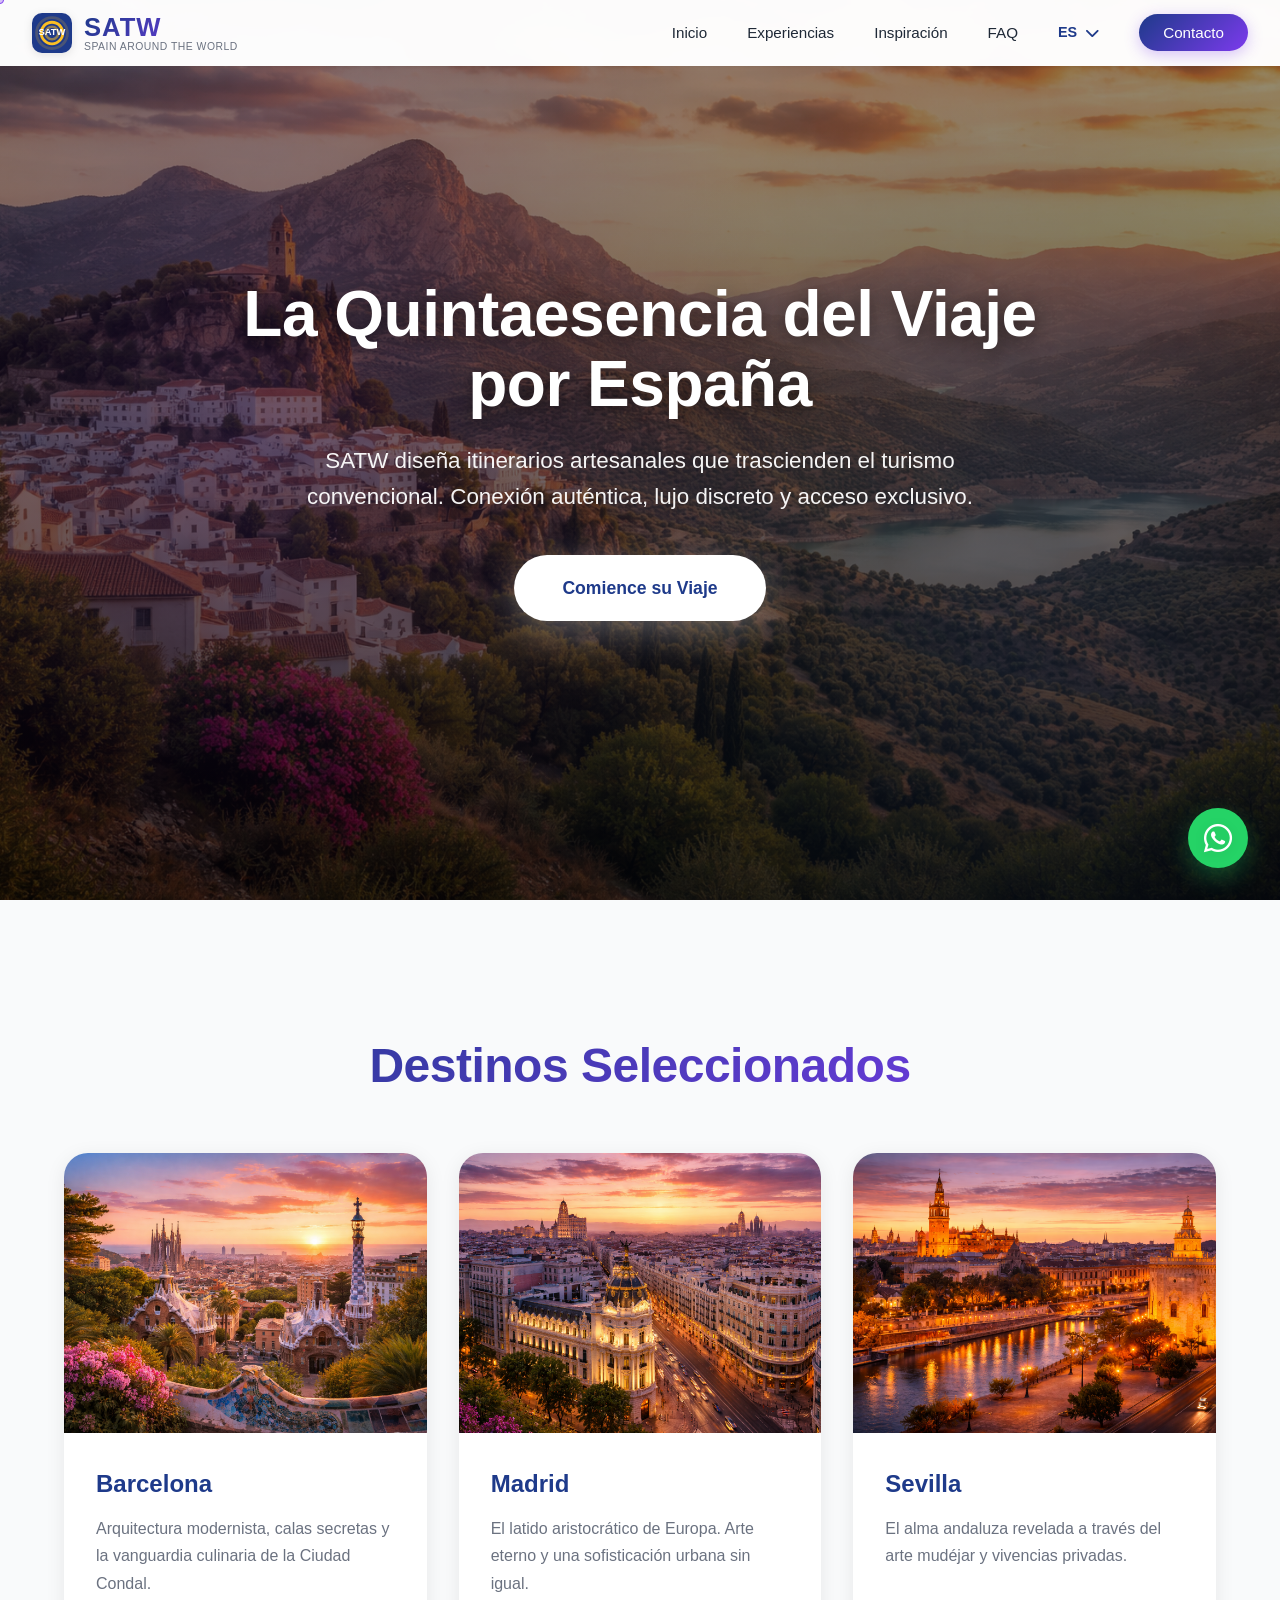
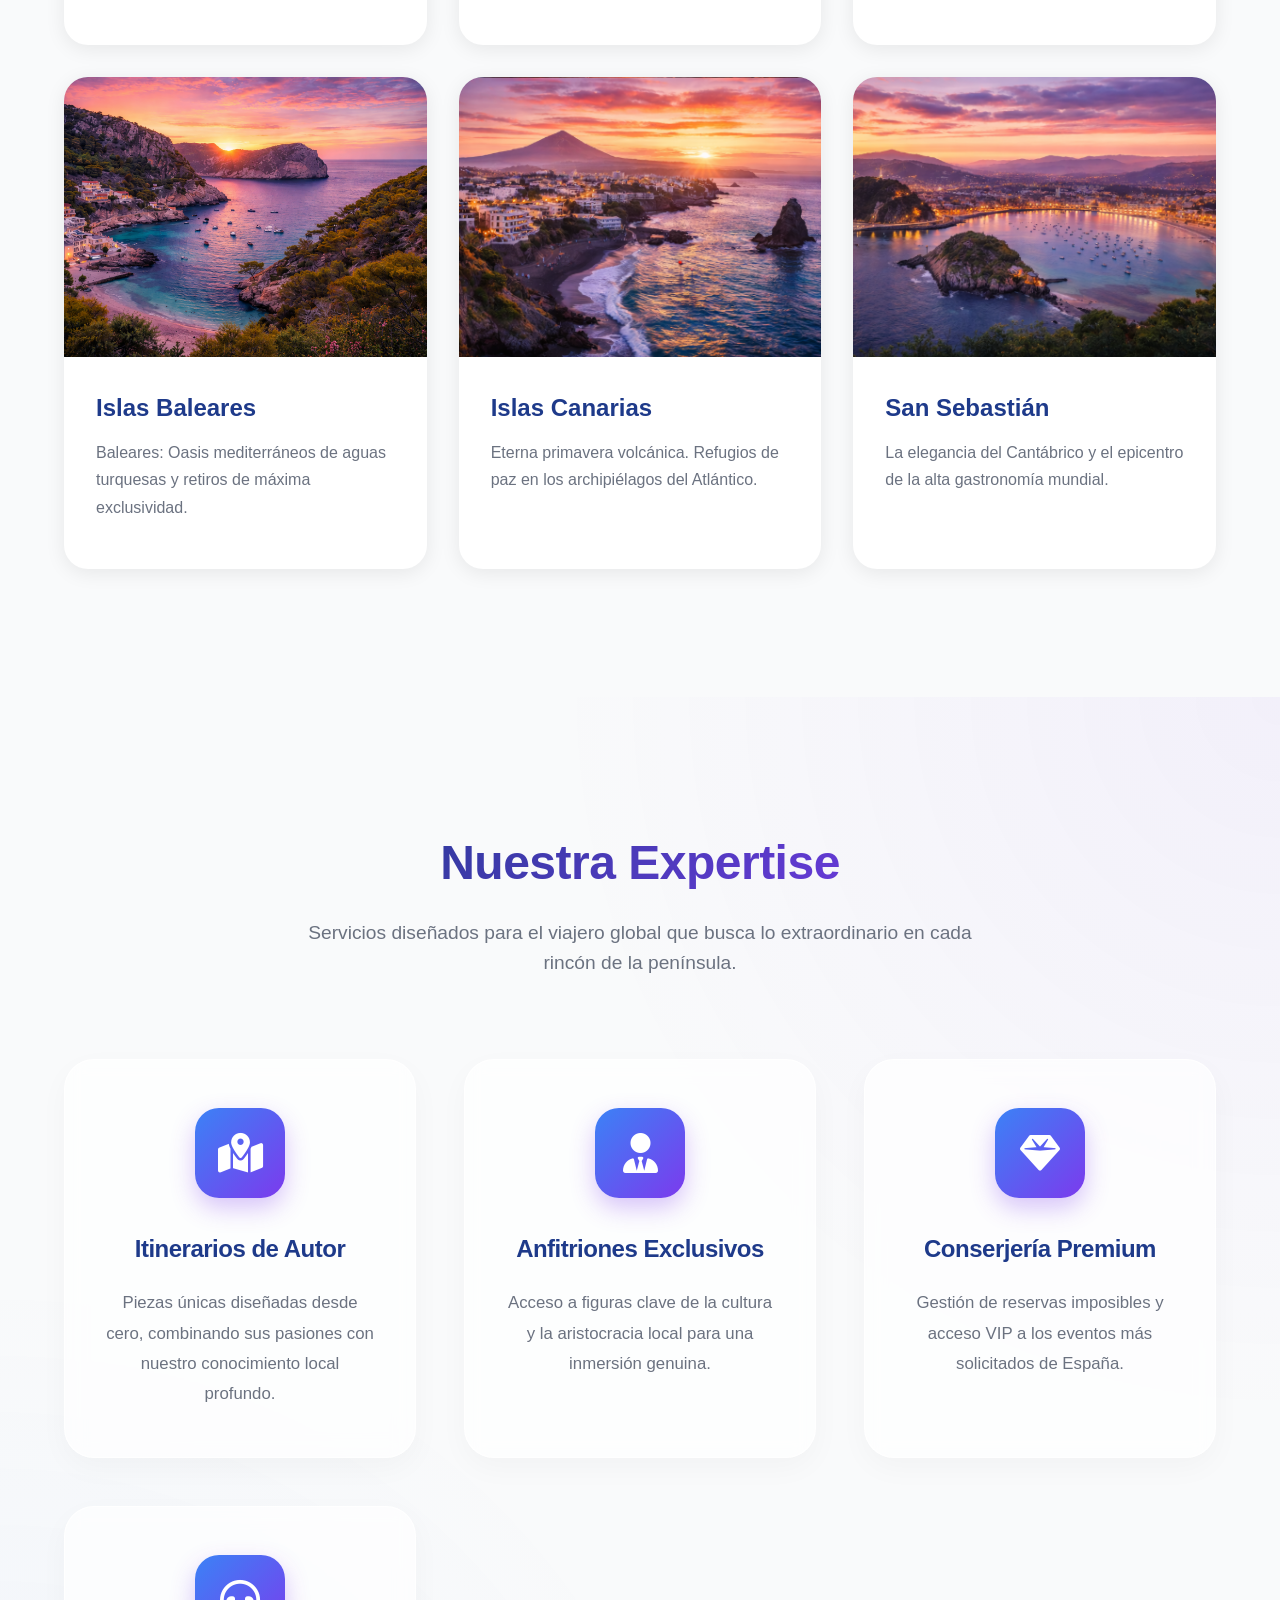
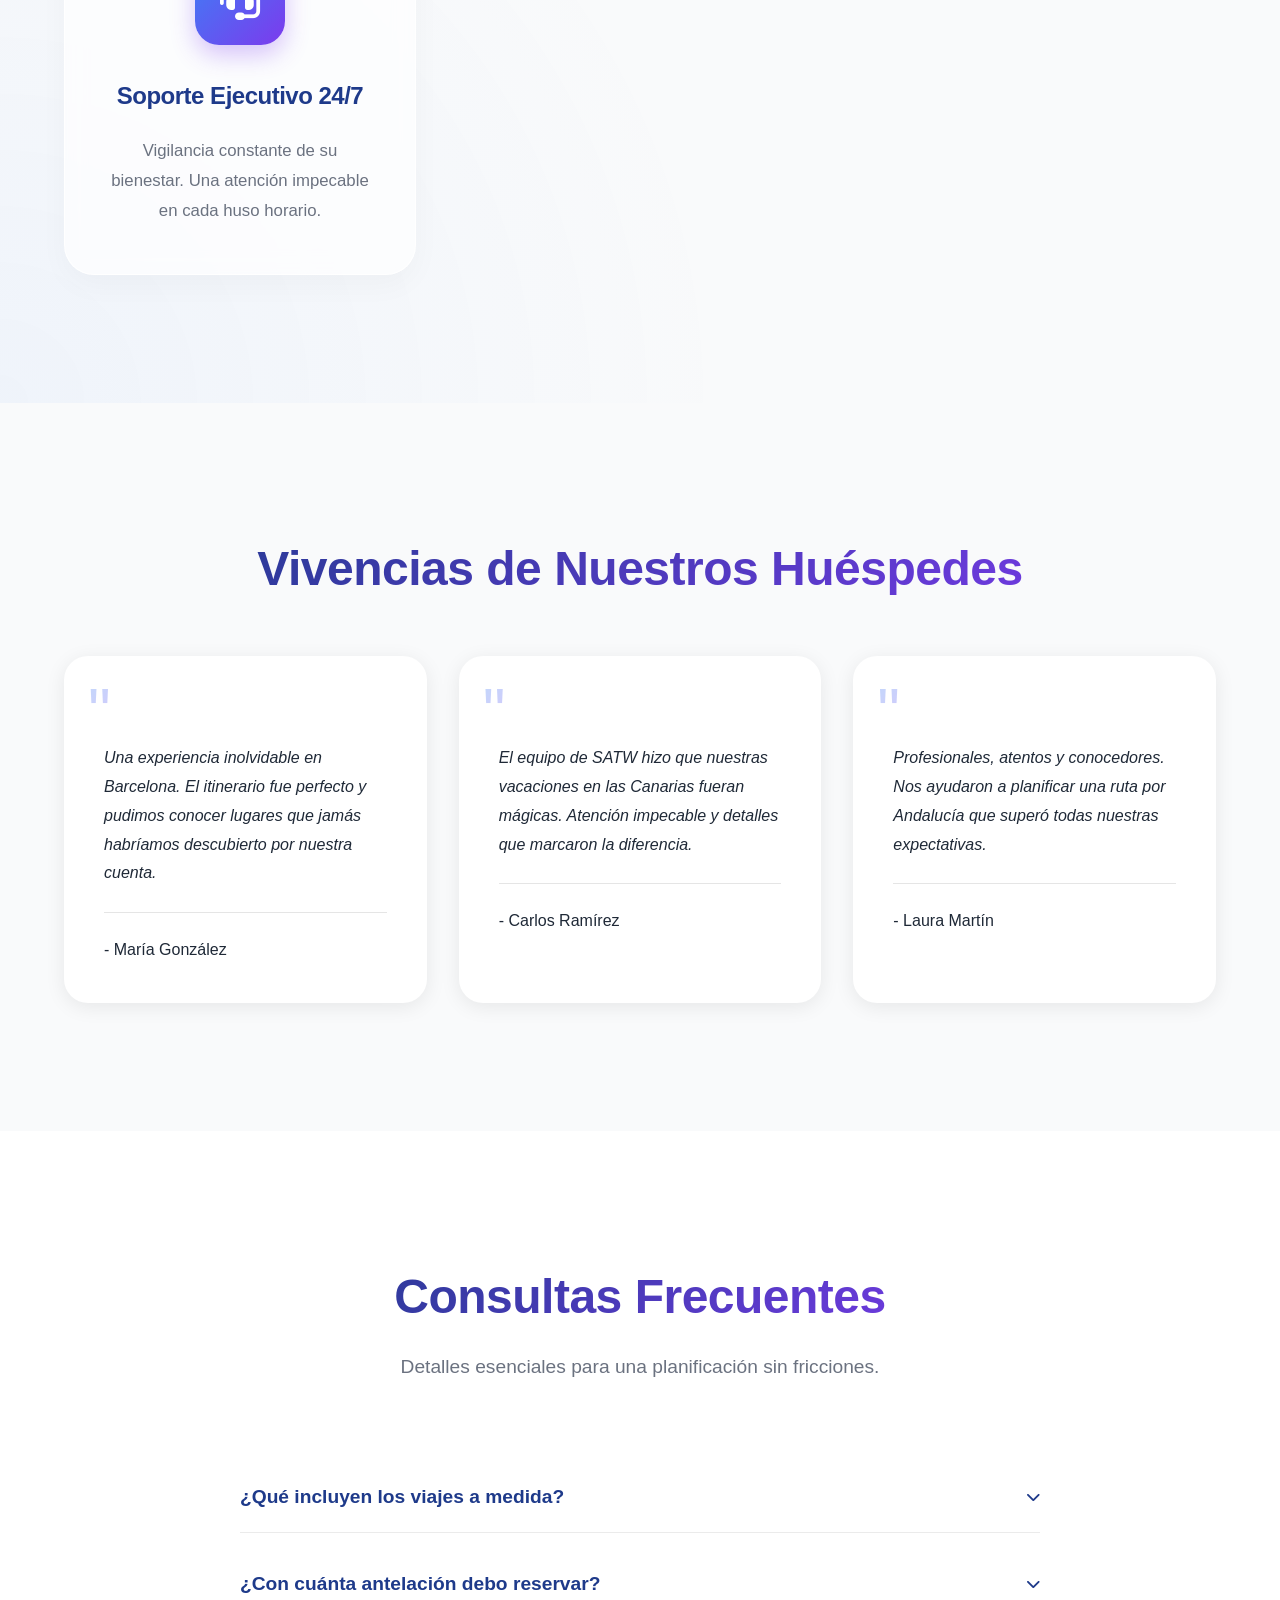
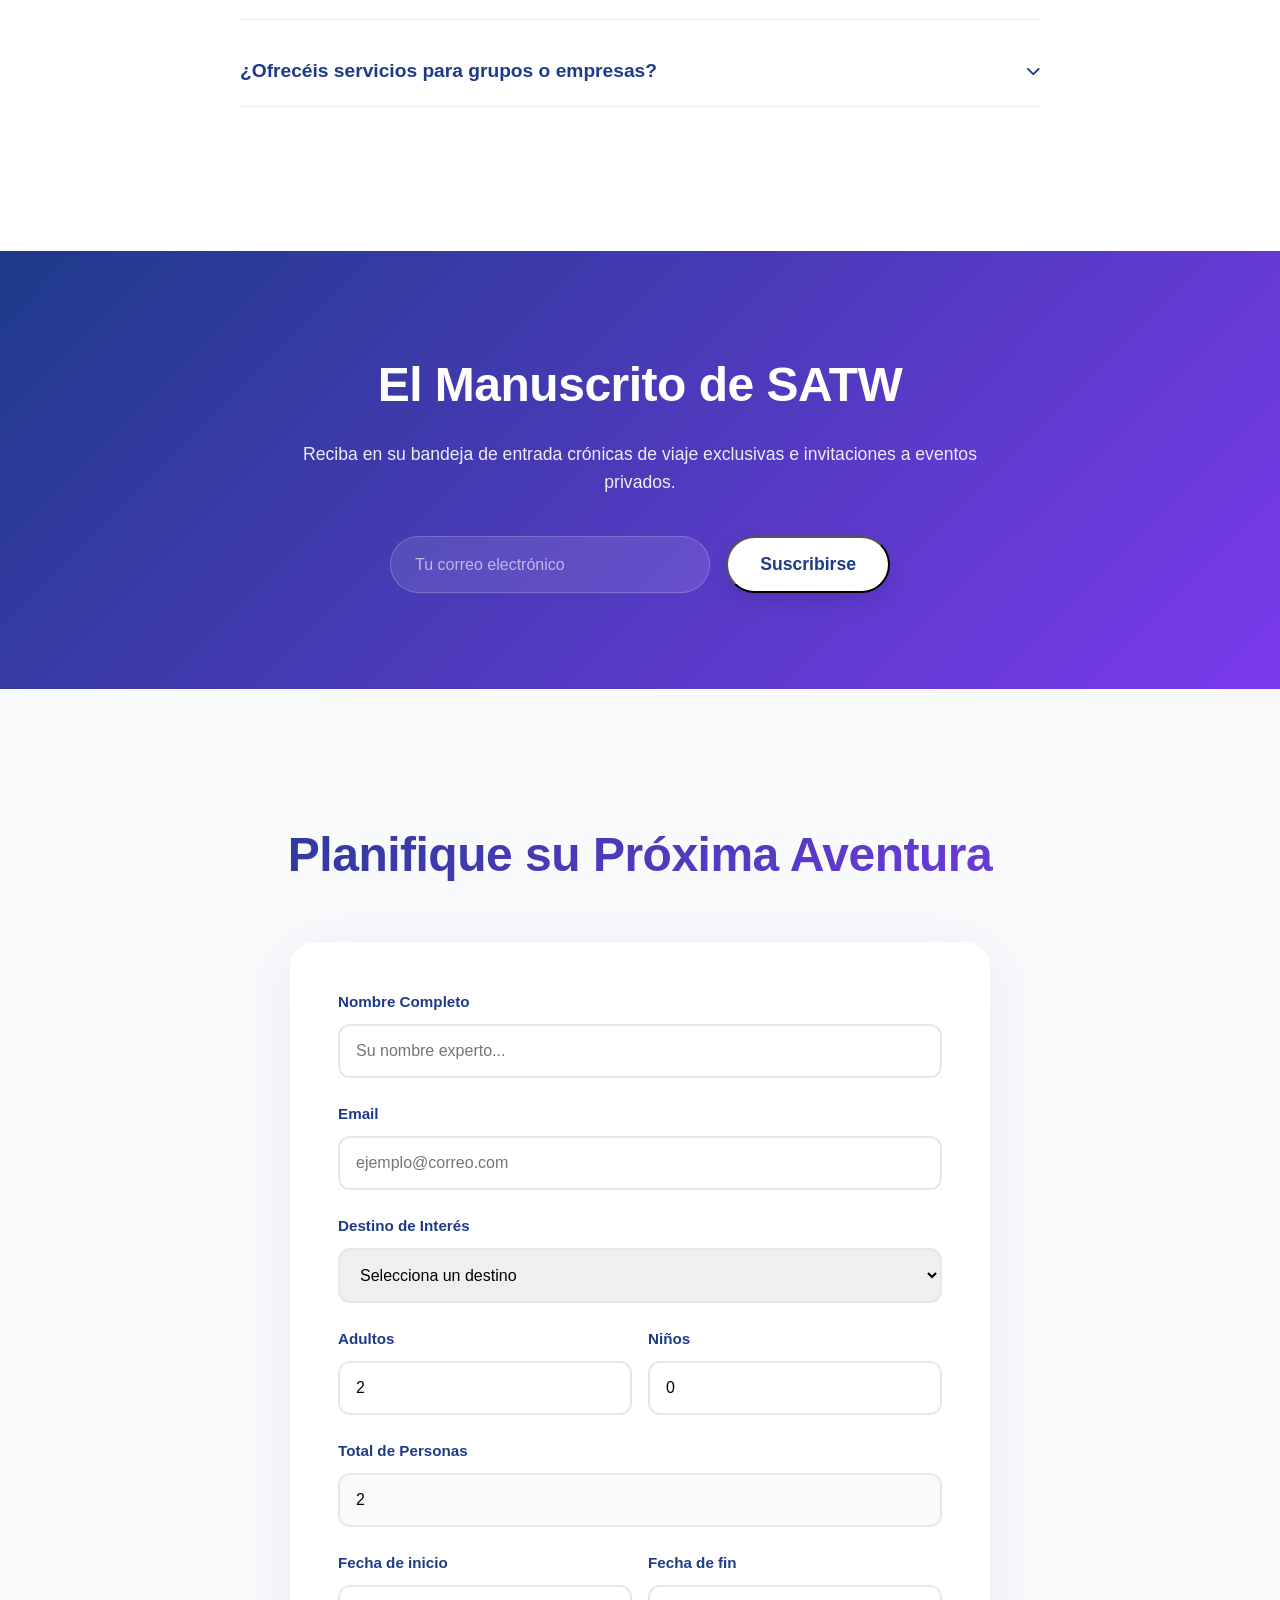
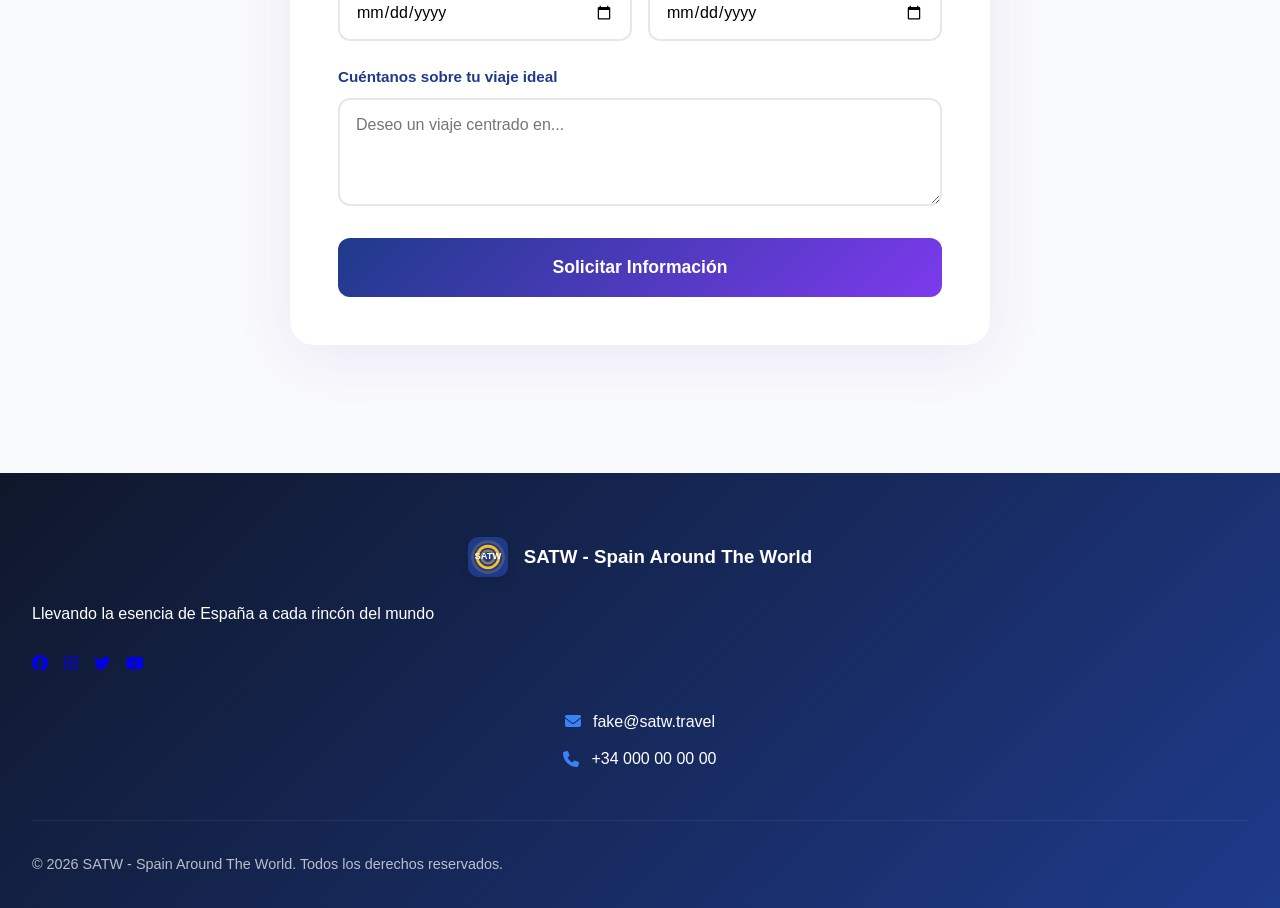
==== index.html @ 43351e34 "Initial commit - agencia de viaje website" ====
<!doctype html>
<html lang="es">
  <head>
    <meta charset="UTF-8" />
    <meta name="viewport" content="width=device-width, initial-scale=1.0" />
    <title>
      SATW - Viajes a España personalizados | Spain Around The World
    </title>
    <meta
      name="description"
      content="SATW diseña viajes personalizados por España: itinerarios exclusivos, guías locales y atención 24/7. Descubre Barcelona, Madrid, Andalucía y las islas con expertos locales."
    />
    <link rel="canonical" href="https://satw.travel/" />
    <meta name="robots" content="index, follow" />
    <meta name="theme-color" content="#1e3a8a" />

    <!-- Open Graph -->
    <meta property="og:title" content="SATW - Viajes a España personalizados" />
    <meta
      property="og:description"
      content="Diseñamos viajes a medida por España con guías locales, mejores precios y soporte 24/7."
    />
    <meta property="og:type" content="website" />
    <meta property="og:url" content="https://satw.travel/" />
    <meta
      property="og:image"
      content="https://satw.travel/images/favicon.svg"
    />
    <meta property="og:locale" content="es_ES" />

    <!-- Twitter Card -->
    <meta name="twitter:card" content="summary_large_image" />
    <meta
      name="twitter:title"
      content="SATW - Viajes a España personalizados"
    />
    <meta
      name="twitter:description"
      content="Viajes a medida por España: itinerarios únicos, guías locales y atención 24/7."
    />
    <meta
      name="twitter:image"
      content="https://satw.travel/images/favicon.svg"
    />

    <!-- JSON-LD Structured Data -->
    <script type="application/ld+json">
      {
        "@context": "https://schema.org",
        "@type": "TravelAgency",
        "name": "SATW - Spain Around The World",
        "image": "https://satw.travel/images/favicon.svg",
        "@id": "https://satw.travel/",
        "url": "https://satw.travel/",
        "telephone": "+34000000000",
        "address": {
          "@type": "PostalAddress",
          "streetAddress": "Calle Falsa 123",
          "addressLocality": "Madrid",
          "postalCode": "28001",
          "addressCountry": "ES"
        },
        "geo": {
          "@type": "GeoCoordinates",
          "latitude": 40.416775,
          "longitude": -3.70379
        },
        "openingHoursSpecification": {
          "@type": "OpeningHoursSpecification",
          "dayOfWeek": ["Monday", "Tuesday", "Wednesday", "Thursday", "Friday"],
          "opens": "09:00",
          "closes": "18:00"
        }
      }
    </script>
    <link
      rel="stylesheet"
      href="https://cdnjs.cloudflare.com/ajax/libs/font-awesome/6.5.1/css/all.min.css"
      integrity="sha512-DTOQO9RWCH3ppGqcWaEA1BIZOC6xxalwEsw9c2QQeAIftl+Vegovlnee1c9QX4TctnWMn13TZye+giMm8e2LwA=="
      crossorigin="anonymous"
      referrerpolicy="no-referrer"
    />
    <link rel="stylesheet" href="styles.css" />
    <script src="script.js" defer></script>
    <link rel="icon" type="image/svg+xml" href="images/favicon.svg" />
  </head>
  <body>
    <!-- Splash Screen -->
    <div id="splash-screen">
      <div class="splash-content">
        <img src="images/favicon.svg" alt="SATW Logo" class="splash-logo" />
        <div class="splash-loader"></div>
      </div>
    </div>

    <!-- Custom Cursor -->
    <div class="custom-cursor"></div>

    <!-- Scroll Progress Bar -->
    <div class="scroll-progress"></div>

    <!-- Floating Contact Button -->
    <a
      href="https://wa.me/34000000000"
      class="floating-whatsapp"
      target="_blank"
      aria-label="Contactar por WhatsApp"
    >
      <i class="fa-brands fa-whatsapp"></i>
    </a>

    <!-- Header -->
    <header>
      <nav>
        <div class="logo">
          <a href="index.html" class="logo-link" aria-label="Volver al inicio">
            <img src="images/favicon.svg" alt="España Alrededor del Mundo Logo" class="logo-image" />
            <div class="logo-text">
              <span class="logo-main">SATW</span>
              <span class="logo-sub">Spain Around The World</span>
            </div>
          </a>
        </div>
        <input
          type="checkbox"
          id="nav-toggle"
          class="nav-toggle-input"
          aria-hidden="true"
        />
        <label for="nav-toggle" class="nav-toggle" aria-label="Abrir menú">
          <span class="hamburger"></span>
        </label>
        <ul id="primary-navigation" class="nav-links">
          <li><a href="index.html" data-i18n="nav_home">Inicio</a></li>
          <li><a href="experiencias.html" data-i18n="nav_exp">Experiencias</a></li>
          <li><a href="blog.html" data-i18n="nav_blog">Inspiración</a></li>
          <li><a href="index.html#faq" data-i18n="nav_faq">FAQ</a></li>
          <li>
            <div class="lang-selector">
              <span class="current-lang">ES <i class="fa-solid fa-chevron-down"></i></span>
              <ul class="lang-dropdown">
                <li><a href="#" data-lang="es">Español</a></li>
                <li><a href="#" data-lang="en">English</a></li>
                <li><a href="#" data-lang="fr">Français</a></li>
                <li><a href="#" data-lang="nl">Nederlands</a></li>
              </ul>
            </div>
          </li>
          <li><a href="index.html#contacto" class="nav-cta" data-i18n="nav_contact">Contacto</a></li>
        </ul>
      </nav>
    </header>

    <!-- Hero Section -->
    <main>
      <section class="hero">
        <img
          src="images/paisaje españa.png"
          alt="Imagen de España"
          class="hero-image"
        />
        <div class="hero-content">
          <h1 data-i18n="hero_h1">Descubre España y Compártela con el Mundo</h1>
          <p data-i18n="hero_p">
            SATW te conecta con los rincones más auténticos de España y los
            lleva a cada esquina del planeta
          </p>
          <a href="#contacto" class="cta-button" data-i18n="cta_plan">Planifica tu Aventura</a>
        </div>
      </section>

      <!-- Destinos -->
      <section id="destinos">
        <h2 class="reveal" data-i18n="dest_title">Destinos Destacados</h2>
        <div class="destinations-grid">
          <div class="destination-card reveal">
            <div class="destination-image">
              <img src="images/paisaje barcelona.png" alt="Barcelona" />
            </div>
            <div class="destination-info">
              <h3>Barcelona</h3>
              <p data-i18n="dest_bcn_p">
                Arquitectura modernista, playas mediterráneas y una vida
                nocturna vibrante te esperan en la Ciudad Condal.
              </p>
            </div>
          </div>
          <div class="destination-card reveal">
            <div class="destination-image">
              <img src="images/paisaje madrid.png" alt="Madrid" />
            </div>
            <div class="destination-info">
              <h3>Madrid</h3>
              <p data-i18n="dest_mad_p">
                La capital ofrece arte de clase mundial, gastronomía excepcional
                y una energía incomparable.
              </p>
            </div>
          </div>
          <div class="destination-card reveal">
            <div class="destination-image">
              <img src="images/paisaje sevilla.png" alt="Sevilla" />
            </div>
            <div class="destination-info">
              <h3>Sevilla</h3>
              <p data-i18n="dest_sev_p">
                Sumérgete en el flamenco, la arquitectura mudéjar y la esencia
                del sur español.
              </p>
            </div>
          </div>
          <div class="destination-card reveal">
            <div class="destination-image">
              <img
                src="images/paisaje islas baleares.png"
                alt="Islas Baleares"
              />
            </div>
            <div class="destination-info">
              <h3>Islas Baleares</h3>
              <p data-i18n="dest_bal_p">
                Paraísos mediterráneos con calas cristalinas, cultura única y
                ambiente cosmopolita.
              </p>
            </div>
          </div>
          <div class="destination-card reveal">
            <div class="destination-image">
              <img
                src="images/paisaje islas canarias.png"
                alt="Islas Canarias"
              />
            </div>
            <div class="destination-info">
              <h3>Islas Canarias</h3>
              <p data-i18n="dest_can_p">
                Paisajes volcánicos, playas de ensueño y clima primaveral
                durante todo el año.
              </p>
            </div>
          </div>
          <div class="destination-card reveal">
            <div class="destination-image">
              <img src="images/paisaje san sebastian.png" alt="San Sebastián" />
            </div>
            <div class="destination-info">
              <h3>San Sebastián</h3>
              <p data-i18n="dest_ss_p">
                Capital gastronómica con playas urbanas espectaculares y cultura
                vasca auténtica.
              </p>
            </div>
          </div>
        </div>
      </section>

      <!-- Servicios -->
      <section id="servicios" class="services">
        <div class="section-header reveal">
          <h2 data-i18n="serv_title">Nuestros Servicios</h2>
          <p class="section-subtitle" data-i18n="serv_subtitle">
            Exclusividad, confort y experiencias diseñadas exclusivamente para
            ti en cada rincón de España.
          </p>
        </div>
        <div class="services-grid">
          <div class="service-card reveal">
            <div class="service-icon">
              <i class="fa-solid fa-map-location-dot"></i>
            </div>
            <h3 data-i18n="serv_custom_h">Viajes a Medida</h3>
            <p data-i18n="serv_custom_p">
              Creamos itinerarios artesanales que reflejan tus sueños, desde
              retiros boutique hasta aventuras gastronómicas privadas.
            </p>
          </div>
          <div class="service-card reveal">
            <div class="service-icon">
              <i class="fa-solid fa-user-tie"></i>
            </div>
            <h3 data-i18n="serv_local_h">Embajadores Locales</h3>
            <p data-i18n="serv_local_p">
              Más que guías, tendrás anfitriones expertos que te abrirán las
              puertas a los secretos mejor guardados de nuestra cultura.
            </p>
          </div>
          <div class="service-card reveal">
            <div class="service-icon">
              <i class="fa-solid fa-gem"></i>
            </div>
            <h3 data-i18n="serv_exec_h">Garantía de Excelencia</h3>
            <p data-i18n="serv_exec_p">
              Acceso a tarifas preferenciales y beneficios exclusivos en los
              mejores hoteles y establecimientos de la península.
            </p>
          </div>
          <div class="service-card reveal">
            <div class="service-icon">
              <i class="fa-solid fa-headset"></i>
            </div>
            <h3 data-i18n="serv_supp_h">Asistencia Ejecutiva 24/7</h3>
            <p data-i18n="serv_supp_p">
              Tu tranquilidad es nuestra prioridad. Nuestro equipo de soporte
              premium te acompaña en cada paso de tu viaje.
            </p>
          </div>
        </div>
      </section>

      <!-- Testimonios -->
      <section id="testimonios">
        <h2 class="reveal" data-i18n="test_title">Lo Que Dicen Nuestros Clientes</h2>
        <div class="testimonials-container">
          <div class="testimonial reveal">
            <div class="testimonial-quote">"</div>
            <p class="testimonial-text" data-i18n="test_1_text">
              Una experiencia inolvidable en Barcelona. El itinerario fue
              perfecto y pudimos conocer lugares que jamás habríamos descubierto
              por nuestra cuenta.
            </p>
            <p class="testimonial-author" data-i18n="test_1_author">- María González</p>
          </div>
          <div class="testimonial reveal">
            <div class="testimonial-quote">"</div>
            <p class="testimonial-text" data-i18n="test_2_text">
              El equipo de Viajes Horizonte hizo que nuestras vacaciones en las
              Canarias fueran mágicas. Atención impecable y detalles que
              marcaron la diferencia.
            </p>
            <p class="testimonial-author" data-i18n="test_2_author">- Carlos Ramírez</p>
          </div>
          <div class="testimonial reveal">
            <div class="testimonial-quote">"</div>
            <p class="testimonial-text" data-i18n="test_3_text">
              Profesionales, atentos y conocedores. Nos ayudaron a planificar
              una ruta por Andalucía que superó todas nuestras expectativas.
            </p>
            <p class="testimonial-author" data-i18n="test_3_author">- Laura Martín</p>
          </div>
        </div>
      </section>


      <!-- FAQ Section -->
      <section id="faq" class="faq-section reveal">
        <div class="section-header">
          <h2 data-i18n="faq_title">Preguntas Frecuentes</h2>
          <p class="section-subtitle" data-i18n="faq_subtitle">Resolvemos tus dudas para que solo te preocupes de disfrutar de tu viaje.</p>
        </div>
        <div class="faq-container">
          <div class="faq-item">
            <button class="faq-question" aria-expanded="false" data-i18n="faq_q1">
              ¿Qué incluyen los viajes a medida?
              <i class="fa-solid fa-chevron-down"></i>
            </button>
            <div class="faq-answer">
              <p data-i18n="faq_a1">Nuestros viajes incluyen itinerarios 100% personalizados, selección de hoteles boutique, transporte privado, guías locales exclusivos y asistencia 24/7 durante toda tu estancia.</p>
            </div>
          </div>
          <div class="faq-item">
            <button class="faq-question" aria-expanded="false" data-i18n="faq_q2">
              ¿Con cuánta antelación debo reservar?
              <i class="fa-solid fa-chevron-down"></i>
            </button>
            <div class="faq-answer">
              <p data-i18n="faq_a2">Recomendamos un mínimo de 2 a 3 meses para garantizar la disponibilidad en los destinos más exclusivos, aunque podemos gestionar peticiones de última hora según disponibilidad.</p>
            </div>
          </div>
          <div class="faq-item">
            <button class="faq-question" aria-expanded="false" data-i18n="faq_q3">
              ¿Ofrecéis servicios para grupos o empresas?
              <i class="fa-solid fa-chevron-down"></i>
            </button>
            <div class="faq-answer">
              <p data-i18n="faq_a3">Sí, diseñamos experiencias MICE, viajes de incentivo y retiros corporativos, así como viajes para grandes grupos familiares con logística dedicada.</p>
            </div>
          </div>
        </div>
      </section>

      <!-- Newsletter Section -->
      <section id="newsletter" class="newsletter-section reveal">
        <div class="newsletter-content">
          <h2 data-i18n="news_h2">Suscríbete a nuestra Newsletter</h2>
          <p data-i18n="news_p">
            Recibe itinerarios exclusivos y secretos de viaje directamente en tu
            bandeja de entrada.
          </p>
          <form class="newsletter-form">
            <input
              type="email"
              placeholder="Tu correo electrónico"
              required
              aria-label="Correo electrónico para newsletter"
              data-i18n="news_placeholder"
            />
            <button type="submit" class="cta-button" data-i18n="news_btn">Suscribirme</button>
          </form>
        </div>
      </section>

      <!-- Formulario de Contacto -->
      <section id="contacto">
        <h2 class="reveal" data-i18n="contact_h2">Planifica Tu Próxima Aventura</h2>
        <form class="contact-form reveal">
          <div class="form-group">
            <label for="nombre" data-i18n="form_name">Nombre Completo</label>
            <input type="text" id="nombre" name="nombre" required data-i18n="form_name_placeholder" />
          </div>
          <div class="form-group">
            <label for="email" data-i18n="form_email">Email</label>
            <input type="email" id="email" name="email" required data-i18n="form_email_placeholder" />
          </div>
          <div class="form-group">
            <label for="destino" data-i18n="form_destination">Destino de Interés</label>
            <select id="destino" name="destino">
              <option value="" data-i18n="form_opt_default">Selecciona un destino</option>
              <option value="barcelona">Barcelona</option>
              <option value="madrid">Madrid</option>
              <option value="sevilla">Sevilla</option>
              <option value="baleares">Islas Baleares</option>
              <option value="canarias">Islas Canarias</option>
              <option value="san-sebastian">San Sebastián</option>
              <option value="otro" data-i18n="form_opt_other">Otro destino</option>
            </select>
          </div>
          <div class="form-group small-inputs-grid">
            <div>
              <label for="adultos" data-i18n="form_adults">Adultos</label>
              <input
                type="number"
                id="adultos"
                name="adultos"
                min="0"
                value="2"
              />
            </div>
            <div>
              <label for="ninos" data-i18n="form_children">Niños</label>
              <input type="number" id="ninos" name="ninos" min="0" value="0" />
            </div>
          </div>
          <div class="form-group">
            <label for="total-personas" data-i18n="form_total">Total de Personas</label>
            <input
              type="number"
              id="total-personas"
              name="total-personas"
              readonly
              value="2"
            />
          </div>
          <div class="form-group date-grid">
            <div>
              <label for="fecha-inicio" data-i18n="form_start">Fecha de inicio</label>
              <input type="date" id="fecha-inicio" name="fecha-inicio" />
            </div>
            <div>
              <label for="fecha-fin" data-i18n="form_end">Fecha de fin</label>
              <input type="date" id="fecha-fin" name="fecha-fin" />
            </div>
          </div>
          <div class="form-group">
            <label for="mensaje" data-i18n="form_message">Cuéntanos sobre tu viaje ideal</label>
            <textarea id="mensaje" name="mensaje" rows="4" data-i18n="form_message_placeholder"></textarea>
          </div>
          <button type="submit" class="submit-button" data-i18n="form_btn">
            Solicitar Información
          </button>
        </form>
      </section>
    </main>

    <!-- Footer -->
    <footer>
      <div class="footer-content">
        <div class="footer-logo">
          <img src="images/favicon.svg" alt="" class="logo-image" aria-hidden="true" />
          <h3 data-i18n="footer_h3">SATW - Spain Around The World</h3>
        </div>
        <p data-i18n="footer_tagline">Llevando la esencia de España a cada rincón del mundo</p>
        <div class="social-links">
          <a href="#" aria-label="Facebook"><i class="fab fa-facebook"></i></a>
          <a href="#" aria-label="Instagram"><i class="fab fa-instagram"></i></a>
          <a href="#" aria-label="Twitter"><i class="fab fa-twitter"></i></a>
          <a href="#" aria-label="YouTube"><i class="fab fa-youtube"></i></a>
        </div>
        <div class="footer-contact">
          <p><i class="fa-solid fa-envelope"></i> fake@satw.travel</p>
          <p><i class="fa-solid fa-phone"></i> +34 000 00 00 00</p>
        </div>
        <p class="copyright" data-i18n="footer_copy">
          © 2026 SATW - Spain Around The World. Todos los derechos reservados.
        </p>
      </div>
    </footer>
    <!-- El JS se ha movido a script.js -->
  </body>
</html>
---- styles.css ----
* {
  margin: 0;
  padding: 0;
  box-sizing: border-box;
}

:root {
  --primary-dark: #1e3a8a;
  --primary-light: #3b82f6;
  --accent: #7c3aed;
  --accent-warm: #ffd166;
  --text-dark: #1f2937;
  --text-light: #6b7280;
  --bg-light: #f9fafb;
}

html {
  scroll-behavior: smooth;
}

body {
  font-family:
    "Inter",
    -apple-system,
    BlinkMacSystemFont,
    "Segoe UI",
    Roboto,
    sans-serif;
  color: var(--text-dark);
  overflow-x: hidden;
  line-height: 1.6;
  background-color: var(--bg-light);
}

/* Scroll Progress Bar */
.scroll-progress {
  position: fixed;
  top: 0;
  left: 0;
  width: 0%;
  height: 4px;
  background: linear-gradient(90deg, var(--primary-light), var(--accent));
  z-index: 2000;
  transition: width 0.1s;
}

/* Floating WhatsApp Button */
.floating-whatsapp {
  position: fixed;
  bottom: 2rem;
  right: 2rem;
  width: 60px;
  height: 60px;
  background: #25d366;
  color: white;
  border-radius: 50%;
  display: flex;
  align-items: center;
  justify-content: center;
  font-size: 2rem;
  box-shadow: 0 10px 25px rgba(37, 211, 102, 0.3);
  z-index: 1500;
  transition: all 0.3s cubic-bezier(0.175, 0.885, 0.32, 1.275);
  text-decoration: none;
}

.floating-whatsapp:hover {
  transform: scale(1.1) translateY(-5px);
  box-shadow: 0 15px 35px rgba(37, 211, 102, 0.4);
}

.floating-whatsapp i {
  filter: drop-shadow(0 2px 5px rgba(0, 0, 0, 0.1));
}

/* Scroll Animation Utilities */
.reveal {
  opacity: 0;
  transform: translateY(30px);
  transition: all 0.8s cubic-bezier(0.4, 0, 0.2, 1);
  visibility: hidden;
}

.reveal-left {
  opacity: 0;
  transform: translateX(-50px);
  transition: all 0.8s cubic-bezier(0.4, 0, 0.2, 1);
  visibility: hidden;
}

.reveal-right {
  opacity: 0;
  transform: translateX(50px);
  transition: all 0.8s cubic-bezier(0.4, 0, 0.2, 1);
  visibility: hidden;
}

.reveal.active,
.reveal-left.active,
.reveal-right.active {
  opacity: 1;
  transform: translate(0, 0);
  visibility: visible;
}

/* Header mejorado */
header {
  position: fixed;
  top: 0;
  width: 100%;
  background: rgba(255, 255, 255, 0.98);
  backdrop-filter: blur(20px);
  box-shadow: 0 1px 3px rgba(0, 0, 0, 0.08);
  z-index: 1000;
  padding: 0.8rem 2rem;
  transition: all 0.3s ease;
}

header.scrolled {
  padding: 0.5rem 2rem;
  box-shadow: 0 4px 12px rgba(0, 0, 0, 0.1);
}

nav {
  margin: 0 auto;
  display: flex;
  justify-content: space-between;
  align-items: center;
}

.logo {
  display: flex;
  align-items: center;
  gap: 0.75rem;
  transition: transform 0.3s ease;
}

.logo:hover {
  transform: scale(1.02);
}

.logo-image {
  width: 40px;
  height: auto;
  filter: drop-shadow(0 2px 4px rgba(0, 0, 0, 0.1));
}

.logo-text {
  display: flex;
  flex-direction: column;
  line-height: 1.1;
}

.logo-main {
  font-size: 1.6rem;
  font-weight: 800;
  background: linear-gradient(135deg, var(--primary-dark), var(--accent));
  -webkit-background-clip: text;
  -webkit-text-fill-color: transparent;
  background-clip: text;
  letter-spacing: 1px;
}

.logo-sub {
  font-size: 0.65rem;
  color: var(--text-light);
  font-weight: 500;
  letter-spacing: 0.5px;
  text-transform: uppercase;
}

.nav-links {
  display: flex;
  gap: 2.5rem;
  list-style: none;
  align-items: center;
}

.nav-links a {
  text-decoration: none;
  color: var(--text-dark);
  font-weight: 500;
  font-size: 0.95rem;
  position: relative;
  transition: color 0.3s;
}

.nav-links a::after {
  content: "";
  position: absolute;
  bottom: -5px;
  left: 0;
  width: 0;
  height: 2px;
  background: linear-gradient(90deg, var(--primary-dark), var(--accent));
  transition: width 0.3s ease;
}

.nav-links a:hover {
  color: var(--accent);
}

.nav-links a:hover::after {
  width: 100%;
}

/* Hamburger menu */
.nav-toggle {
  display: none;
  background: transparent;
  border: none;
  cursor: pointer;
  width: 44px;
  height: 44px;
  align-items: center;
  justify-content: center;
  z-index: 1201;
}

.hamburger,
.hamburger::before,
.hamburger::after {
  display: block;
  width: 24px;
  height: 2px;
  background: var(--primary-dark);
  border-radius: 2px;
  position: relative;
  transition: all 0.3s ease;
}

.hamburger::before,
.hamburger::after {
  content: "";
  position: absolute;
  left: 0;
}

.hamburger::before {
  top: -7px;
}
.hamburger::after {
  top: 7px;
}

#nav-toggle {
  display: none;
}
#nav-toggle:checked + .nav-toggle .hamburger {
  background: transparent;
}
#nav-toggle:checked + .nav-toggle .hamburger::before {
  transform: translateY(7px) rotate(45deg);
}
#nav-toggle:checked + .nav-toggle .hamburger::after {
  transform: translateY(-7px) rotate(-45deg);
}

/* Hero mejorado */
.hero {
  height: 100vh;
  min-height: 600px;
  background: linear-gradient(
    135deg,
    #0f172a 0%,
    var(--primary-dark) 50%,
    var(--accent) 100%
  );
  display: flex;
  align-items: center;
  justify-content: center;
  text-align: center;
  color: white;
  position: relative;
  overflow: hidden;
}

.hero-image {
  position: absolute;
  top: 0;
  left: 0;
  width: 100%;
  height: 100%;
  object-fit: cover;
  z-index: 0;
}

.hero::before {
  content: "";
  position: absolute;
  top: 0;
  left: 0;
  right: 0;
  bottom: 0;
  background:
    radial-gradient(
      circle at 20% 50%,
      rgba(124, 58, 237, 0.3) 0%,
      transparent 50%
    ),
    radial-gradient(
      circle at 80% 80%,
      rgba(59, 130, 246, 0.3) 0%,
      transparent 50%
    );
  z-index: 1;
}

.hero::after {
  content: "";
  position: absolute;
  top: 0;
  left: 0;
  right: 0;
  bottom: 0;
  background: linear-gradient(
    180deg,
    rgba(0, 0, 0, 0.4) 0%,
    rgba(0, 0, 0, 0.5) 50%,
    rgba(0, 0, 0, 0.7) 100%
  );
  z-index: 1;
}

.hero-content {
  position: relative;
  z-index: 2;
  max-width: 900px;
  padding: 2rem;
  animation: fadeInUp 1s ease-out;
}

@keyframes fadeInUp {
  from {
    opacity: 0;
    transform: translateY(40px);
  }
  to {
    opacity: 1;
    transform: translateY(0);
  }
}

.hero h1 {
  font-size: clamp(2rem, 5vw, 4.5rem);
  margin-bottom: 1.5rem;
  color: white;
  font-weight: 900;
  letter-spacing: -0.5px;
  text-shadow: 0 4px 20px rgba(0, 0, 0, 0.5);
  line-height: 1.1;
}

.hero h1 .highlight {
  background: linear-gradient(135deg, var(--accent-warm), #fbbf24);
  -webkit-background-clip: text;
  -webkit-text-fill-color: transparent;
  background-clip: text;
}

.hero p {
  font-size: clamp(1.1rem, 2vw, 1.4rem);
  margin-bottom: 2.5rem;
  opacity: 0.95;
  max-width: 700px;
  margin-left: auto;
  margin-right: auto;
  font-weight: 300;
  line-height: 1.6;
}

.cta-button {
  display: inline-flex;
  align-items: center;
  gap: 0.75rem;
  padding: 1.2rem 3rem;
  background: white;
  color: var(--primary-dark);
  text-decoration: none;
  border-radius: 50px;
  font-weight: 700;
  font-size: 1.1rem;
  transition: all 0.4s cubic-bezier(0.4, 0, 0.2, 1);
  box-shadow: 0 10px 40px rgba(255, 255, 255, 0.3);
}

.cta-button:hover {
  transform: translateY(-4px) scale(1.02);
  box-shadow: 0 20px 60px rgba(255, 255, 255, 0.4);
  background: var(--accent-warm);
}

.cta-button i {
  transition: transform 0.3s ease;
}

.cta-button:hover i {
  transform: translateX(5px);
}

/* Trust badges */
.trust-badges {
  position: absolute;
  bottom: 3rem;
  left: 50%;
  transform: translateX(-50%);
  display: flex;
  gap: 3rem;
  z-index: 3;
  flex-wrap: wrap;
  justify-content: center;
  padding: 0 2rem;
}

.badge {
  display: flex;
  flex-direction: column;
  align-items: center;
  gap: 0.5rem;
  color: white;
}

.badge-icon {
  font-size: 2rem;
  opacity: 0.9;
}

.badge-text {
  font-size: 0.85rem;
  font-weight: 600;
  opacity: 0.85;
}

/* Secciones */
section {
  padding: 8rem 5%;
  width: 100%;
  margin: 0;
}

@media (max-width: 768px) {
  section {
    padding: 5rem 5%;
  }
}

@media (max-width: 480px) {
  section {
    padding: 4rem 5%;
  }
}

h2 {
  text-align: center;
  font-size: clamp(2rem, 4vw, 3rem);
  margin-bottom: 1rem;
  background: linear-gradient(135deg, var(--primary-dark), var(--accent));
  -webkit-background-clip: text;
  -webkit-text-fill-color: transparent;
  background-clip: text;
  font-weight: 800;
  letter-spacing: -0.5px;
}

.section-header {
  text-align: center;
  max-width: 800px;
  margin: 0 auto 5rem;
}

.section-subtitle {
  text-align: center;
  color: var(--text-light);
  font-size: 1.2rem;
  line-height: 1.6;
  max-width: 700px;
  margin: 0 auto;
}

/* Destinos mejorados */
.destinations-grid {
  display: grid;
  grid-template-columns: repeat(auto-fit, minmax(300px, 1fr));
  gap: 2rem;
  margin-top: 3rem;
}

@media (max-width: 480px) {
  .destinations-grid {
    grid-template-columns: 1fr;
    gap: 1.5rem;
  }
}

.destination-card {
  background: white;
  border-radius: 24px;
  overflow: hidden;
  box-shadow: 0 4px 20px rgba(0, 0, 0, 0.08);
  transition: all 0.4s cubic-bezier(0.4, 0, 0.2, 1);
  cursor: pointer;
  position: relative;
}

.destination-card::before {
  content: "";
  position: absolute;
  top: 0;
  left: 0;
  right: 0;
  bottom: 0;
  background: linear-gradient(135deg, var(--primary-dark), var(--accent));
  opacity: 0;
  transition: opacity 0.4s ease;
  z-index: 1;
  border-radius: 24px;
}

.destination-card:hover {
  transform: translateY(-12px);
  box-shadow: 0 20px 60px rgba(124, 58, 237, 0.25);
}

.destination-card:hover::before {
  opacity: 0.05;
}

.destination-image {
  width: 100%;
  height: 280px;
  overflow: hidden;
  position: relative;
}

.destination-image img {
  width: 100%;
  height: 100%;
  object-fit: cover;
  transition: transform 0.6s ease;
}

.destination-card:hover .destination-image img {
  transform: scale(1.1);
}

.destination-badge {
  position: absolute;
  top: 1rem;
  right: 1rem;
  background: rgba(255, 255, 255, 0.95);
  backdrop-filter: blur(10px);
  padding: 0.5rem 1rem;
  border-radius: 50px;
  font-size: 0.85rem;
  font-weight: 600;
  color: var(--accent);
  z-index: 2;
}

.destination-info {
  padding: 2rem;
  position: relative;
  z-index: 2;
}

.destination-info h3 {
  color: var(--primary-dark);
  margin-bottom: 0.75rem;
  font-size: 1.5rem;
  font-weight: 700;
}

.destination-info p {
  color: var(--text-light);
  line-height: 1.7;
  margin-bottom: 1rem;
}

.destination-link {
  display: inline-flex;
  align-items: center;
  gap: 0.5rem;
  color: var(--accent);
  font-weight: 600;
  font-size: 0.95rem;
  text-decoration: none;
  transition: gap 0.3s ease;
}

.destination-link:hover {
  gap: 0.75rem;
}

/* Servicios mejorados */
.services {
  background:
    radial-gradient(
      circle at top right,
      rgba(124, 58, 237, 0.05),
      transparent 40%
    ),
    radial-gradient(
      circle at bottom left,
      rgba(59, 130, 246, 0.05),
      transparent 40%
    ),
    var(--bg-light);
}

.services-grid {
  display: grid;
  grid-template-columns: repeat(auto-fit, minmax(280px, 1fr));
  gap: 3rem;
  margin-top: 2rem;
}

@media (max-width: 768px) {
  .services-grid {
    gap: 2rem;
  }
}

.service-card {
  background: rgba(255, 255, 255, 0.7);
  backdrop-filter: blur(10px);
  -webkit-backdrop-filter: blur(10px);
  padding: 3rem 2.5rem;
  border-radius: 30px;
  text-align: center;
  transition: all 0.5s cubic-bezier(0.4, 0, 0.2, 1);
  border: 1px solid rgba(255, 255, 255, 0.8);
  box-shadow: 0 10px 30px rgba(0, 0, 0, 0.03);
  position: relative;
  overflow: hidden;
}

.service-card::before {
  content: "";
  position: absolute;
  top: 0;
  left: 0;
  width: 100%;
  height: 4px;
  background: linear-gradient(90deg, var(--primary-light), var(--accent));
  transform: scaleX(0);
  transition: transform 0.5s ease;
  transform-origin: left;
}

.service-card:hover {
  transform: translateY(-15px);
  box-shadow: 0 20px 50px rgba(124, 58, 237, 0.12);
  border-color: rgba(124, 58, 237, 0.2);
  background: white;
}

.service-card:hover::before {
  transform: scaleX(1);
}

.service-icon {
  width: 90px;
  height: 90px;
  margin: 0 auto 2rem;
  background: linear-gradient(135deg, var(--primary-light), var(--accent));
  border-radius: 24px;
  display: flex;
  align-items: center;
  justify-content: center;
  font-size: 2.5rem;
  color: white;
  transition: all 0.5s ease;
  box-shadow: 0 10px 25px rgba(124, 58, 237, 0.3);
}

.service-card:hover .service-icon {
  transform: scale(1.1) rotate(8deg);
  box-shadow: 0 15px 35px rgba(124, 58, 237, 0.4);
}

.service-card h3 {
  color: var(--primary-dark);
  margin-bottom: 1.25rem;
  font-size: 1.5rem;
  font-weight: 800;
  letter-spacing: -0.5px;
}

.service-card p {
  color: var(--text-light);
  line-height: 1.8;
  font-size: 1.05rem;
}

/* Stats section */
.stats-section {
  background: linear-gradient(135deg, var(--primary-dark), var(--accent));
  color: white;
  padding: 5rem 2rem;
  margin: 4rem 0;
}

.stats-grid {
  display: grid;
  grid-template-columns: repeat(auto-fit, minmax(200px, 1fr));
  gap: 3rem;
  max-width: 1200px;
  margin: 0 auto;
}

.stat-item {
  text-align: center;
}

.stat-number {
  font-size: 3.5rem;
  font-weight: 900;
  margin-bottom: 0.5rem;
  background: linear-gradient(135deg, white, var(--accent-warm));
  -webkit-background-clip: text;
  -webkit-text-fill-color: transparent;
  background-clip: text;
}

.stat-label {
  font-size: 1.1rem;
  opacity: 0.9;
  font-weight: 500;
}

/* Testimonios mejorados */
.testimonials-container {
  display: grid;
  grid-template-columns: repeat(auto-fit, minmax(320px, 1fr));
  gap: 2rem;
  margin-top: 3rem;
}

.testimonial {
  background: white;
  padding: 2.5rem;
  border-radius: 24px;
  position: relative;
  box-shadow: 0 4px 20px rgba(0, 0, 0, 0.08);
  transition: all 0.3s ease;
}

.testimonial:hover {
  transform: translateY(-5px);
  box-shadow: 0 12px 40px rgba(124, 58, 237, 0.15);
}

.testimonial-quote {
  font-size: 4rem;
  position: absolute;
  top: 1.5rem;
  left: 1.5rem;
  background: linear-gradient(135deg, var(--primary-light), var(--accent));
  -webkit-background-clip: text;
  -webkit-text-fill-color: transparent;
  background-clip: text;
  opacity: 0.3;
  line-height: 1;
}

.testimonial-text {
  margin: 3rem 0 1.5rem;
  line-height: 1.8;
  color: var(--text-dark);
  font-style: italic;
}

.testimonial-author {
  display: flex;
  align-items: center;
  gap: 1rem;
  margin-top: 1.5rem;
  padding-top: 1.5rem;
  border-top: 1px solid rgba(0, 0, 0, 0.1);
}

.author-avatar {
  width: 50px;
  height: 50px;
  border-radius: 50%;
  background: linear-gradient(135deg, var(--primary-light), var(--accent));
  display: flex;
  align-items: center;
  justify-content: center;
  color: white;
  font-weight: 700;
  font-size: 1.2rem;
}

.author-info {
  flex: 1;
}

.author-name {
  font-weight: 700;
  color: var(--primary-dark);
}

.author-location {
  font-size: 0.9rem;
  color: var(--text-light);
}

.rating {
  color: var(--accent-warm);
  font-size: 1.1rem;
}

/* Formulario mejorado */
.contact-form {
  max-width: 700px;
  margin: 3rem auto 0;
  background: white;
  padding: 3rem;
  border-radius: 24px;
  box-shadow: 0 10px 60px rgba(124, 58, 237, 0.1);
}

.form-group {
  margin-bottom: 1.5rem;
}

.form-group label {
  display: block;
  margin-bottom: 0.6rem;
  color: var(--primary-dark);
  font-weight: 600;
  font-size: 0.95rem;
}

.form-group input,
.form-group select,
.form-group textarea {
  width: 100%;
  padding: 1rem;
  border: 2px solid #e5e7eb;
  border-radius: 12px;
  font-size: 1rem;
  transition: all 0.3s;
  font-family: inherit;
}

.form-group input:focus,
.form-group select:focus,
.form-group textarea:focus {
  outline: none;
  border-color: var(--accent);
  box-shadow: 0 0 0 3px rgba(124, 58, 237, 0.1);
}

.small-inputs-grid {
  display: grid;
  grid-template-columns: 1fr 1fr;
  gap: 1rem;
}

.date-grid {
  display: grid;
  grid-template-columns: 1fr 1fr;
  gap: 1rem;
}

input[readonly] {
  background: var(--bg-light);
  cursor: not-allowed;
}

.submit-button {
  width: 100%;
  padding: 1.2rem;
  background: linear-gradient(135deg, var(--primary-dark), var(--accent));
  color: white;
  border: none;
  border-radius: 12px;
  font-size: 1.1rem;
  font-weight: 700;
  cursor: pointer;
  transition: all 0.3s;
  display: flex;
  align-items: center;
  justify-content: center;
  gap: 0.75rem;
}

.submit-button:hover {
  transform: translateY(-2px);
  box-shadow: 0 10px 30px rgba(124, 58, 237, 0.4);
}

/* Footer mejorado */
footer {
  background: linear-gradient(135deg, #0f172a, var(--primary-dark));
  color: white;
  padding: 4rem 2rem 2rem;
}

.footer-content {
  max-width: 1400px;
  margin: 0 auto;
}

.footer-grid {
  display: grid;
  grid-template-columns: repeat(auto-fit, minmax(250px, 1fr));
  gap: 3rem;
  margin-bottom: 3rem;
}

.footer-section h3 {
  margin-bottom: 1.5rem;
  font-size: 1.3rem;
}

.footer-section p,
.footer-section a {
  color: rgba(255, 255, 255, 0.8);
  line-height: 1.8;
  text-decoration: none;
  display: block;
  margin-bottom: 0.5rem;
}

.footer-section a:hover {
  color: var(--accent-warm);
}

.social-links {
  display: flex;
  gap: 1rem;
  margin-top: 1.5rem;
}

.social-link {
  width: 45px;
  height: 45px;
  border-radius: 50%;
  background: rgba(255, 255, 255, 0.1);
  display: flex;
  align-items: center;
  justify-content: center;
  color: white;
  transition: all 0.3s;
  font-size: 1.2rem;
}

.social-link:hover {
  background: var(--accent);
  transform: translateY(-3px);
}

.footer-bottom {
  text-align: center;
  padding-top: 2rem;
  border-top: 1px solid rgba(255, 255, 255, 0.1);
  color: rgba(255, 255, 255, 0.6);
}

/* Responsive */
@media (max-width: 768px) {
  .nav-toggle {
    display: flex;
  }

  .nav-links {
    position: fixed;
    top: 70px;
    right: 0;
    width: 280px;
    height: calc(100vh - 70px);
    background: rgba(255, 255, 255, 0.98);
    backdrop-filter: blur(20px);
    flex-direction: column;
    align-items: flex-start;
    padding: 2.5rem;
    box-shadow: -10px 0 30px rgba(0, 0, 0, 0.05);
    transform: translateX(100%);
    opacity: 0;
    transition: all 0.4s cubic-bezier(0.16, 1, 0.3, 1);
    pointer-events: none;
    overflow-y: auto;
  }

  #nav-toggle:checked ~ #primary-navigation {
    transform: translateX(0);
    opacity: 1;
    pointer-events: auto;
  }

  .nav-links li {
    width: 100%;
    border-bottom: 1px solid rgba(0, 0, 0, 0.05);
  }

  .nav-links a {
    display: block;
    padding: 1rem 0;
    width: 100%;
  }

  .trust-badges {
    gap: 2rem;
    bottom: 2rem;
  }

  .badge {
    font-size: 0.85rem;
  }

  .badge-icon {
    font-size: 1.5rem;
  }

  section {
    padding: 4rem 1.5rem;
  }

  .destinations-grid,
  .services-grid,
  .testimonials-container {
    grid-template-columns: 1fr;
  }

  .stats-grid {
    grid-template-columns: repeat(2, 1fr);
    gap: 2rem;
  }

  .stat-number {
    font-size: 2.5rem;
  }

  .date-grid,
  .small-inputs-grid {
    grid-template-columns: 1fr;
  }

  .contact-form {
    padding: 2rem 1.5rem;
  }
}

@media (max-width: 480px) {
  .logo-main {
    font-size: 1.3rem;
  }

  .trust-badges {
    flex-direction: column;
    gap: 1rem;
  }

  .stats-grid {
    grid-template-columns: 1fr;
  }
}

/* Animaciones adicionales */
@keyframes float {
  0%,
  100% {
    transform: translateY(0px);
  }
  50% {
    transform: translateY(-10px);
  }
}

.service-icon {
  animation: float 3s ease-in-out infinite;
}

.service-card:nth-child(2) .service-icon {
  animation-delay: 0.5s;
}

.service-card:nth-child(3) .service-icon {
  animation-delay: 1s;
}

.service-card:nth-child(4) .service-icon {
  animation-delay: 1.5s;
}

/* FAQ Section */
.faq-section {
  background: white;
}

.faq-container {
  max-width: 800px;
  margin: 0 auto;
}

.faq-item {
  border-bottom: 1px solid rgba(0, 0, 0, 0.08);
  margin-bottom: 1rem;
}

.faq-question {
  width: 100%;
  display: flex;
  justify-content: space-between;
  align-items: center;
  padding: 1.5rem 0;
  background: none;
  border: none;
  font-size: 1.2rem;
  font-weight: 700;
  color: var(--primary-dark);
  cursor: pointer;
  text-align: left;
  transition: color 0.3s ease;
}

.faq-question:hover {
  color: var(--accent);
}

.faq-question i {
  font-size: 0.9rem;
  transition: transform 0.4s cubic-bezier(0.4, 0, 0.2, 1);
}

.faq-item.active .faq-question i {
  transform: rotate(180deg);
}

.faq-answer {
  max-height: 0;
  overflow: hidden;
  transition: all 0.4s cubic-bezier(0.4, 0, 0.2, 1);
  opacity: 0;
}

.faq-item.active .faq-answer {
  max-height: 200px;
  padding-bottom: 1.5rem;
  opacity: 1;
}

.faq-answer p {
  color: var(--text-light);
  line-height: 1.7;
}

/* Newsletter Section */
.newsletter-section {
  background: linear-gradient(135deg, var(--primary-dark), var(--accent));
  color: white;
  text-align: center;
  padding: 6rem 5%;
}

.newsletter-content {
  max-width: 700px;
  margin: 0 auto;
}

.newsletter-section h2 {
  color: white !important;
  -webkit-text-fill-color: white !important;
  margin-bottom: 1rem;
}

.newsletter-section p {
  font-size: 1.1rem;
  opacity: 0.9;
  margin-bottom: 2.5rem;
}

.newsletter-form {
  display: flex;
  gap: 1rem;
  max-width: 500px;
  margin: 0 auto;
}

.newsletter-form input {
  flex: 1;
  padding: 1rem 1.5rem;
  border-radius: 50px;
  border: 1px solid rgba(255, 255, 255, 0.2);
  background: rgba(255, 255, 255, 0.1);
  color: white;
  font-size: 1rem;
  outline: none;
  transition: all 0.3s ease;
}

.newsletter-form input::placeholder {
  color: rgba(255, 255, 255, 0.6);
}

.newsletter-form input:focus {
  background: rgba(255, 255, 255, 0.2);
  border-color: white;
}

.newsletter-form .cta-button {
  padding: 1rem 2rem;
  box-shadow: 0 10px 20px rgba(0, 0, 0, 0.1);
}

/* Logo Link */
.logo-link {
  text-decoration: none;
  display: flex;
  align-items: center;
  gap: 0.75rem;
}

/* Footer Improved */
.footer-logo {
  display: flex;
  align-items: center;
  justify-content: center;
  gap: 1rem;
  margin-bottom: 1.5rem;
}

.footer-logo img {
  width: 40px;
}

.footer-contact {
  margin: 2rem 0;
  display: flex;
  flex-direction: column;
  gap: 0.75rem;
}

.footer-contact p {
  display: flex;
  align-items: center;
  justify-content: center;
  gap: 0.75rem;
  font-weight: 500;
}

.footer-contact i {
  color: var(--primary-light);
}

.copyright {
  margin-top: 3rem;
  padding-top: 2rem;
  border-top: 1px solid rgba(255, 255, 255, 0.1);
  font-size: 0.9rem;
  opacity: 0.7;
}

/* Responsive Newsletter */
/* Splash Screen */
#splash-screen {
  position: fixed;
  top: 0;
  left: 0;
  width: 100%;
  height: 100%;
  background: var(--primary-dark);
  display: flex;
  justify-content: center;
  align-items: center;
  z-index: 5000;
  transition:
    opacity 0.8s ease,
    visibility 0.8s ease;
}

#splash-screen.hidden {
  opacity: 0;
  visibility: hidden;
}

.splash-content {
  text-align: center;
}

.splash-logo {
  width: 120px;
  margin-bottom: 2rem;
  animation: splashPulse 2s infinite ease-in-out;
}

@keyframes splashPulse {
  0% {
    transform: scale(1);
    opacity: 0.8;
  }
  50% {
    transform: scale(1.1);
    opacity: 1;
  }
  100% {
    transform: scale(1);
    opacity: 0.8;
  }
}

.splash-loader {
  width: 50px;
  height: 50px;
  border: 3px solid rgba(255, 255, 255, 0.1);
  border-top-color: var(--accent-warm);
  border-radius: 50%;
  margin: 0 auto;
  animation: spin 1s linear infinite;
}

@keyframes spin {
  to {
    transform: rotate(360deg);
  }
}

/* Custom Cursor */
.custom-cursor {
  width: 8px;
  height: 8px;
  background: rgba(124, 58, 237, 0.3);
  border: 1px solid var(--accent);
  border-radius: 50%;
  position: fixed;
  pointer-events: none;
  z-index: 9999;
  transition:
    transform 0.1s ease,
    width 0.3s ease,
    height 0.3s ease,
    background 0.3s ease;
  transform: translate(-50%, -50%);
  display: none;
}

@media (hover: hover) and (pointer: fine) {
  .custom-cursor {
    display: block;
  }
}

.custom-cursor.hover {
  width: 30px;
  height: 30px;
  background: rgba(124, 58, 237, 0.1);
  border-width: 2px;
}

/* Parallax Utilities */
.parallax-container {
  overflow: hidden;
  position: relative;
}

.parallax-bg {
  transform: translateY(0);
  transition: transform 0.1s linear;
}

/* New Menu Style */
.nav-cta {
  background: linear-gradient(135deg, var(--primary-dark), var(--accent));
  color: white !important;
  padding: 0.6rem 1.5rem !important;
  border-radius: 50px;
  box-shadow: 0 4px 15px rgba(124, 58, 237, 0.3);
}

/* Sub-page Hero */
.hero-sub {
  height: 60vh;
  background:
    linear-gradient(rgba(15, 23, 42, 0.7), rgba(15, 23, 42, 0.7)),
    url("images/paisaje españa.png") center/cover no-repeat;
  display: flex;
  justify-content: center;
  align-items: center;
  text-align: center;
  color: white;
  padding: 0 5%;
}

.blog-bg {
  background-image:
    linear-gradient(rgba(15, 23, 42, 0.8), rgba(15, 23, 42, 0.8)),
    url("images/paisaje madrid.png");
}

/* Page Specifics */
.destination-badge {
  position: absolute;
  top: 1.5rem;
  right: 1.5rem;
  background: var(--accent);
  color: white;
  padding: 0.4rem 1rem;
  border-radius: 20px;
  font-size: 0.8rem;
  font-weight: 600;
  box-shadow: 0 4px 10px rgba(124, 58, 237, 0.2);
}

.post-date {
  display: block;
  font-size: 0.85rem;
  color: var(--accent);
  margin-bottom: 0.5rem;
  font-weight: 500;
}

.destination-link {
  display: inline-flex;
  align-items: center;
  gap: 0.5rem;
  color: var(--primary-dark);
  font-weight: 600;
  margin-top: 1.5rem;
  transition: gap 0.3s ease;
}

.destination-link:hover {
  gap: 1rem;
}

/* Active Nav State */
.nav-links li a.active {
  color: var(--accent) !important;
}

/* Language Selector */
.lang-selector {
  position: relative;
  cursor: pointer;
  padding: 0.5rem 0;
  font-weight: 600;
  font-size: 0.9rem;
  color: var(--primary-dark);
}

.current-lang {
  display: flex;
  align-items: center;
  gap: 0.5rem;
  transition: color 0.3s ease;
}

.lang-dropdown {
  position: absolute;
  top: 100%;
  right: 0;
  background: white;
  border-radius: 12px;
  box-shadow: 0 10px 30px rgba(0, 0, 0, 0.1);
  list-style: none;
  padding: 0.5rem 0;
  min-width: 120px;
  opacity: 0;
  visibility: hidden;
  transform: translateY(10px);
  transition: all 0.3s cubic-bezier(0.4, 0, 0.2, 1);
  z-index: 1000;
}

.lang-selector:hover .lang-dropdown {
  opacity: 1;
  visibility: visible;
  transform: translateY(0);
}

.lang-dropdown li a {
  display: block;
  padding: 0.6rem 1.2rem;
  color: var(--primary-dark);
  text-decoration: none;
  font-size: 0.85rem;
  transition:
    background 0.2s ease,
    color 0.2s ease;
}

.lang-dropdown li a:hover {
  background: rgba(124, 58, 237, 0.05);
  color: var(--accent);
}

/* Mobile Adjustments for Lang Selector */
@media (max-width: 992px) {
  .lang-dropdown {
    position: static;
    opacity: 1;
    visibility: visible;
    transform: none;
    box-shadow: none;
    background: transparent;
    padding-left: 1rem;
    display: none;
  }
}

/* Experiences Editorial Layout */
.experiences-container {
  display: flex;
  flex-direction: column;
  gap: 8rem;
  padding: 8rem 5%;
  max-width: 1400px;
  margin: 0 auto;
}

.experience-item {
  display: grid;
  grid-template-columns: 1.2fr 1fr;
  gap: 4rem;
  align-items: center;
}

.experience-item.inverted {
  grid-template-columns: 1fr 1.2fr;
}

.experience-item.inverted .experience-visual {
  order: 2;
}

.experience-visual {
  position: relative;
  border-radius: 40px;
  overflow: hidden;
  aspect-ratio: 4/3;
  box-shadow: 0 30px 60px rgba(0, 0, 0, 0.1);
  transition: transform 0.6s cubic-bezier(0.23, 1, 0.32, 1);
}

.experience-visual img {
  width: 100%;
  height: 100%;
  object-fit: cover;
  transition: transform 1.2s ease;
}

.experience-visual:hover img {
  transform: scale(1.1);
}

.experience-overlay {
  position: absolute;
  inset: 0;
  background: linear-gradient(to top, rgba(0, 0, 0, 0.4), transparent);
  opacity: 0;
  transition: opacity 0.6s ease;
}

.experience-visual:hover .experience-overlay {
  opacity: 1;
}

.experience-label {
  position: absolute;
  top: 2rem;
  left: 2rem;
  background: rgba(255, 255, 255, 0.9);
  backdrop-filter: blur(10px);
  padding: 0.6rem 1.5rem;
  border-radius: 30px;
  font-weight: 700;
  letter-spacing: 1px;
  text-transform: uppercase;
  font-size: 0.75rem;
  color: var(--primary-dark);
  z-index: 2;
}

.experience-text {
  padding: 2rem;
}

.experience-location {
  display: block;
  font-size: 0.9rem;
  color: var(--accent);
  font-weight: 500;
  margin-bottom: 1rem;
  text-transform: uppercase;
  letter-spacing: 2px;
}

.experience-text h3 {
  font-family: "Playfair Display", serif;
  font-size: 2.8rem;
  line-height: 1.2;
  margin-bottom: 1.5rem;
  color: var(--primary-dark);
}

.experience-text p {
  font-size: 1.15rem;
  line-height: 1.8;
  color: #64748b;
  margin-bottom: 2rem;
}

.experience-cta {
  display: inline-flex;
  align-items: center;
  gap: 1rem;
  padding: 1rem 2rem;
  background: var(--primary-dark);
  color: white;
  border-radius: 50px;
  text-decoration: none;
  font-weight: 600;
  transition: all 0.3s ease;
}

.experience-cta:hover {
  background: var(--accent);
  transform: translateX(10px);
  box-shadow: 0 10px 20px rgba(124, 58, 237, 0.2);
}

/* Responsive Experiences */
@media (max-width: 992px) {
  .experience-item,
  .experience-item.inverted {
    grid-template-columns: 1fr !important;
    gap: 2rem;
  }

  .experience-item.inverted .experience-visual {
    order: 0 !important;
  }

  .experience-text {
    padding: 0;
    text-align: center;
  }

  .experience-text h3 {
    font-size: 2.2rem;
  }
}

/* Blog Masonry Layout */
.blog-masonry-grid {
  display: grid;
  grid-template-columns: repeat(auto-fill, minmax(320px, 1fr));
  gap: 3rem;
  padding: 4rem 5%;
  max-width: 1400px;
  margin: 0 auto;
}

.blog-post-card {
  background: white;
  border-radius: 30px;
  overflow: hidden;
  box-shadow: 0 10px 30px rgba(0, 0, 0, 0.03);
  transition: all 0.5s cubic-bezier(0.4, 0, 0.2, 1);
  border: 1px solid rgba(0, 0, 0, 0.05);
  display: flex;
  flex-direction: column;
}

.blog-post-card.large {
  grid-column: span 2;
  flex-direction: row;
}

.blog-post-card.large .blog-post-visual {
  width: 55%;
  aspect-ratio: auto;
}

.blog-post-card.large .blog-post-content {
  width: 45%;
  padding: 3rem;
  justify-content: center;
}

.blog-post-visual {
  position: relative;
  aspect-ratio: 16/10;
  overflow: hidden;
}

.blog-post-visual img {
  width: 100%;
  height: 100%;
  object-fit: cover;
  transition: transform 1s ease;
}

.blog-post-card:hover .blog-post-visual img {
  transform: scale(1.05);
}

.blog-post-tag {
  position: absolute;
  top: 1.5rem;
  left: 1.5rem;
  background: rgba(15, 23, 42, 0.8);
  color: white;
  padding: 0.4rem 1rem;
  border-radius: 20px;
  font-size: 0.7rem;
  font-weight: 600;
  text-transform: uppercase;
  letter-spacing: 1px;
}

.blog-post-content {
  padding: 2rem;
  display: flex;
  flex-direction: column;
  flex-grow: 1;
}

.blog-post-meta {
  display: flex;
  gap: 1.5rem;
  margin-bottom: 1rem;
  font-size: 0.8rem;
  color: var(--accent);
  font-weight: 600;
  text-transform: uppercase;
  letter-spacing: 1px;
}

.blog-post-content h3 {
  font-family: "Playfair Display", serif;
  font-size: 1.8rem;
  margin-bottom: 1rem;
  line-height: 1.3;
  color: var(--primary-dark);
}

.blog-post-card.large h3 {
  font-size: 2.5rem;
}

.blog-post-content p {
  color: #64748b;
  line-height: 1.7;
  margin-bottom: 2rem;
  font-size: 1rem;
}

.blog-post-link {
  margin-top: auto;
  color: var(--primary-dark);
  text-decoration: none;
  font-weight: 700;
  display: inline-flex;
  align-items: center;
  gap: 0.8rem;
  transition: gap 0.3s ease;
}

.blog-post-link:hover {
  gap: 1.5rem;
  color: var(--accent);
}

.blog-post-card:hover {
  transform: translateY(-10px);
  box-shadow: 0 30px 60px rgba(0, 0, 0, 0.08);
  border-color: rgba(124, 58, 237, 0.2);
}

/* Responsive Blog */
@media (max-width: 1100px) {
  .blog-post-card.large {
    grid-column: span 1;
    flex-direction: column;
  }
  .blog-post-card.large .blog-post-visual,
  .blog-post-card.large .blog-post-content {
    width: 100%;
  }
  .blog-post-card.large .blog-post-content {
    padding: 2rem;
  }
}

@media (max-width: 768px) {
  .blog-masonry-grid {
    grid-template-columns: 1fr;
    padding: 2rem 5%;
  }
  .blog-post-content h3 {
    font-size: 1.5rem;
  }
}
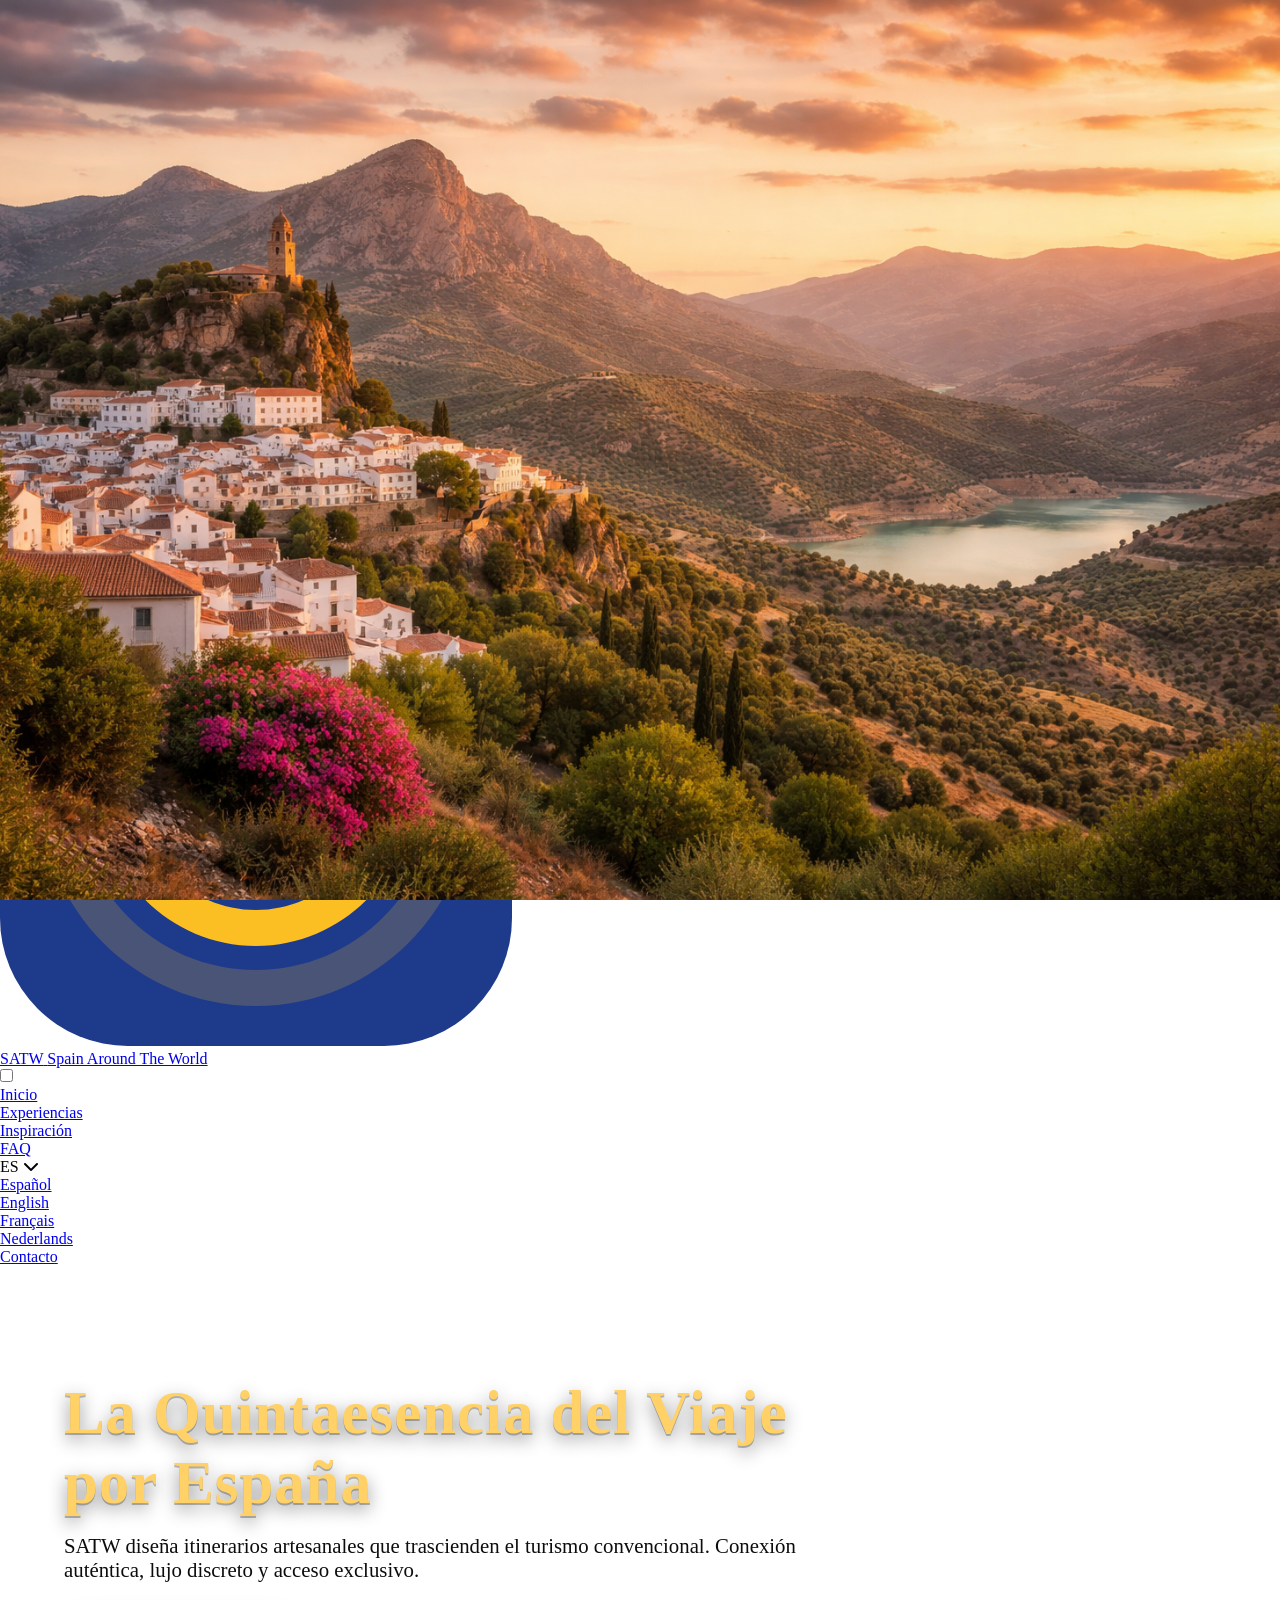
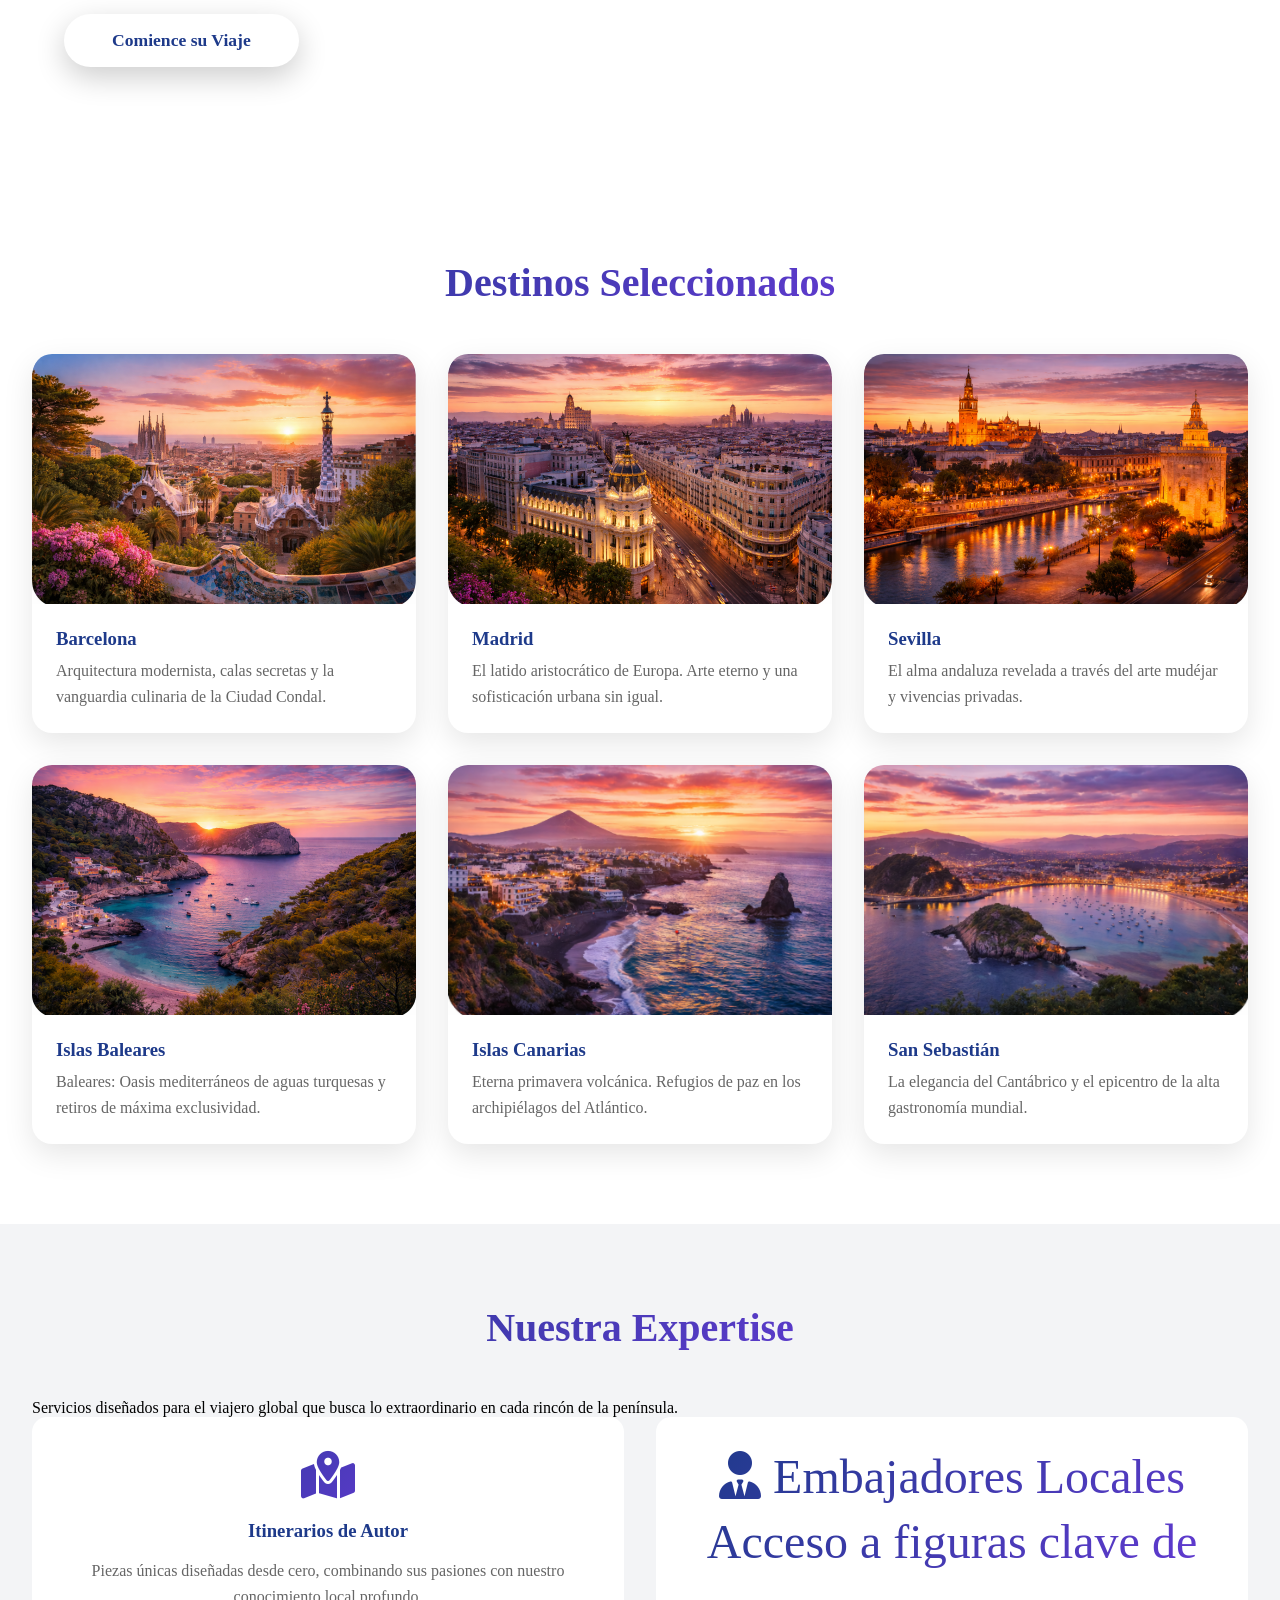
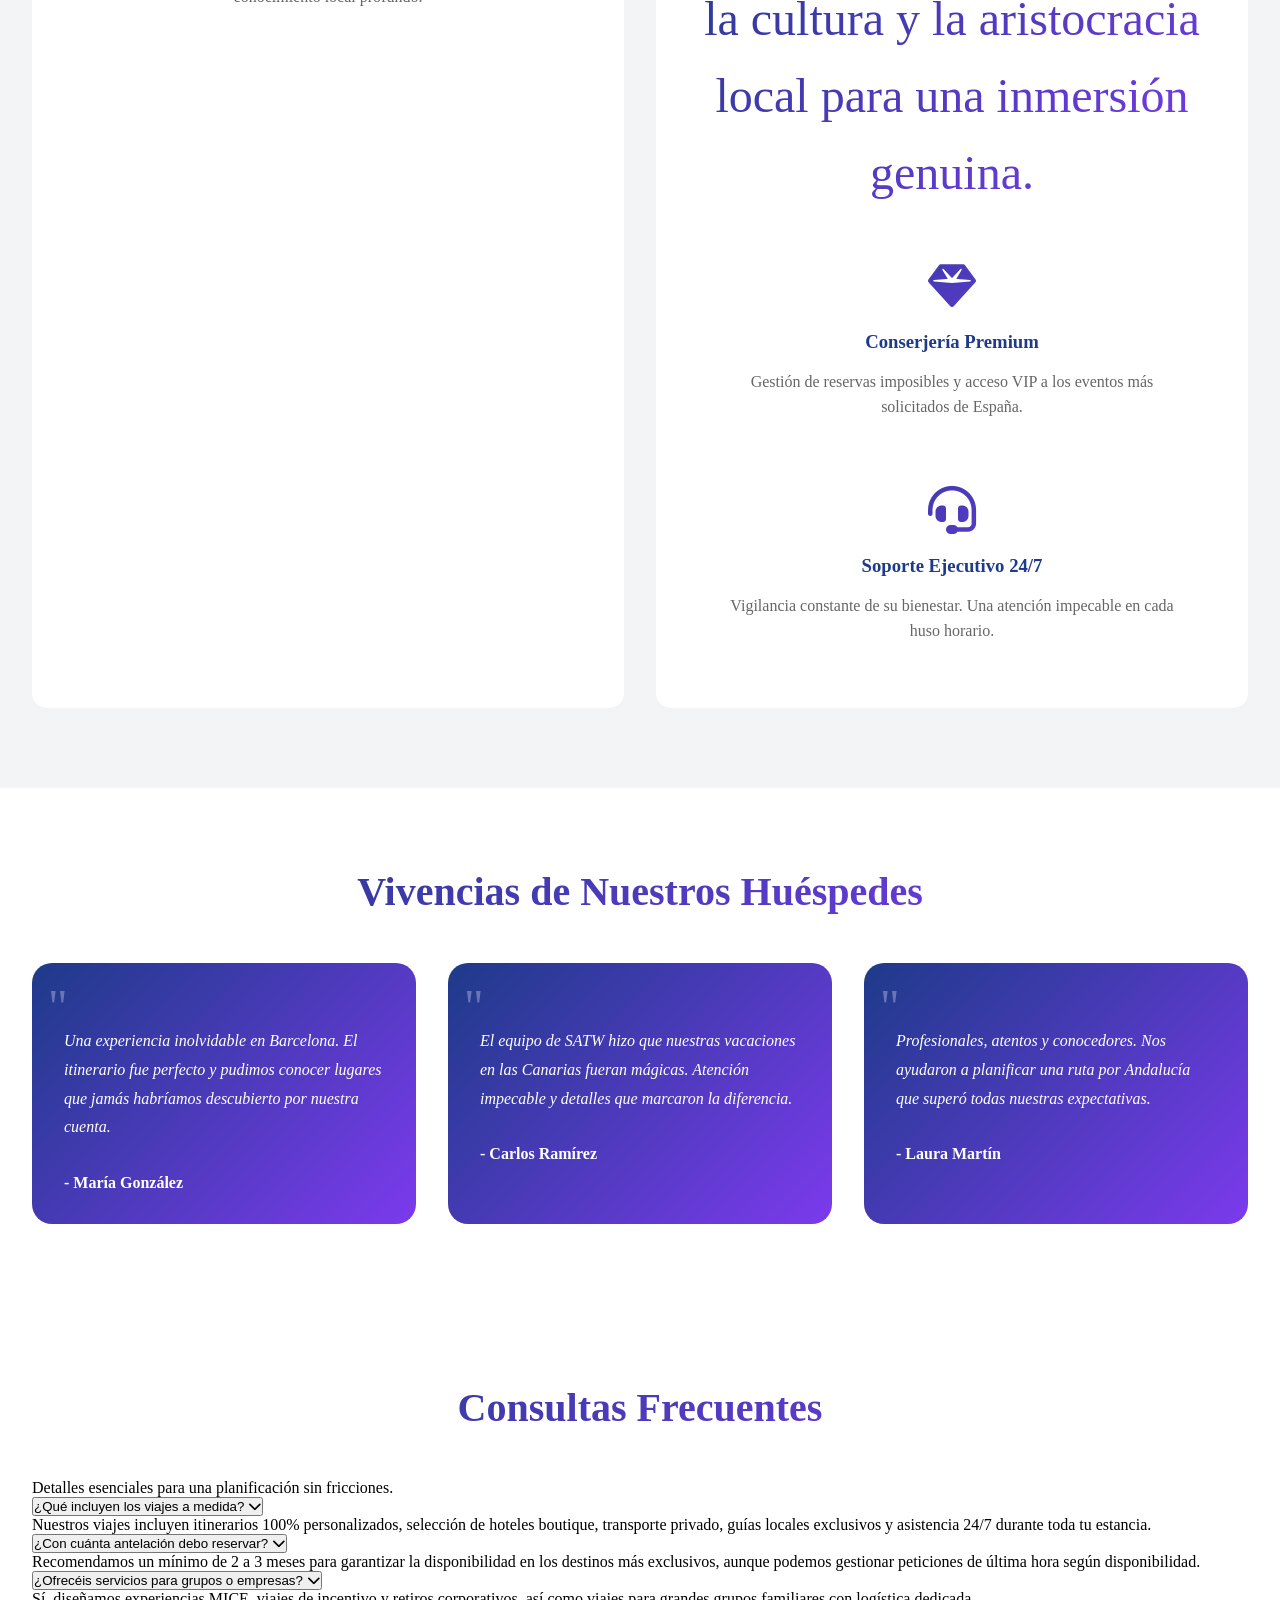
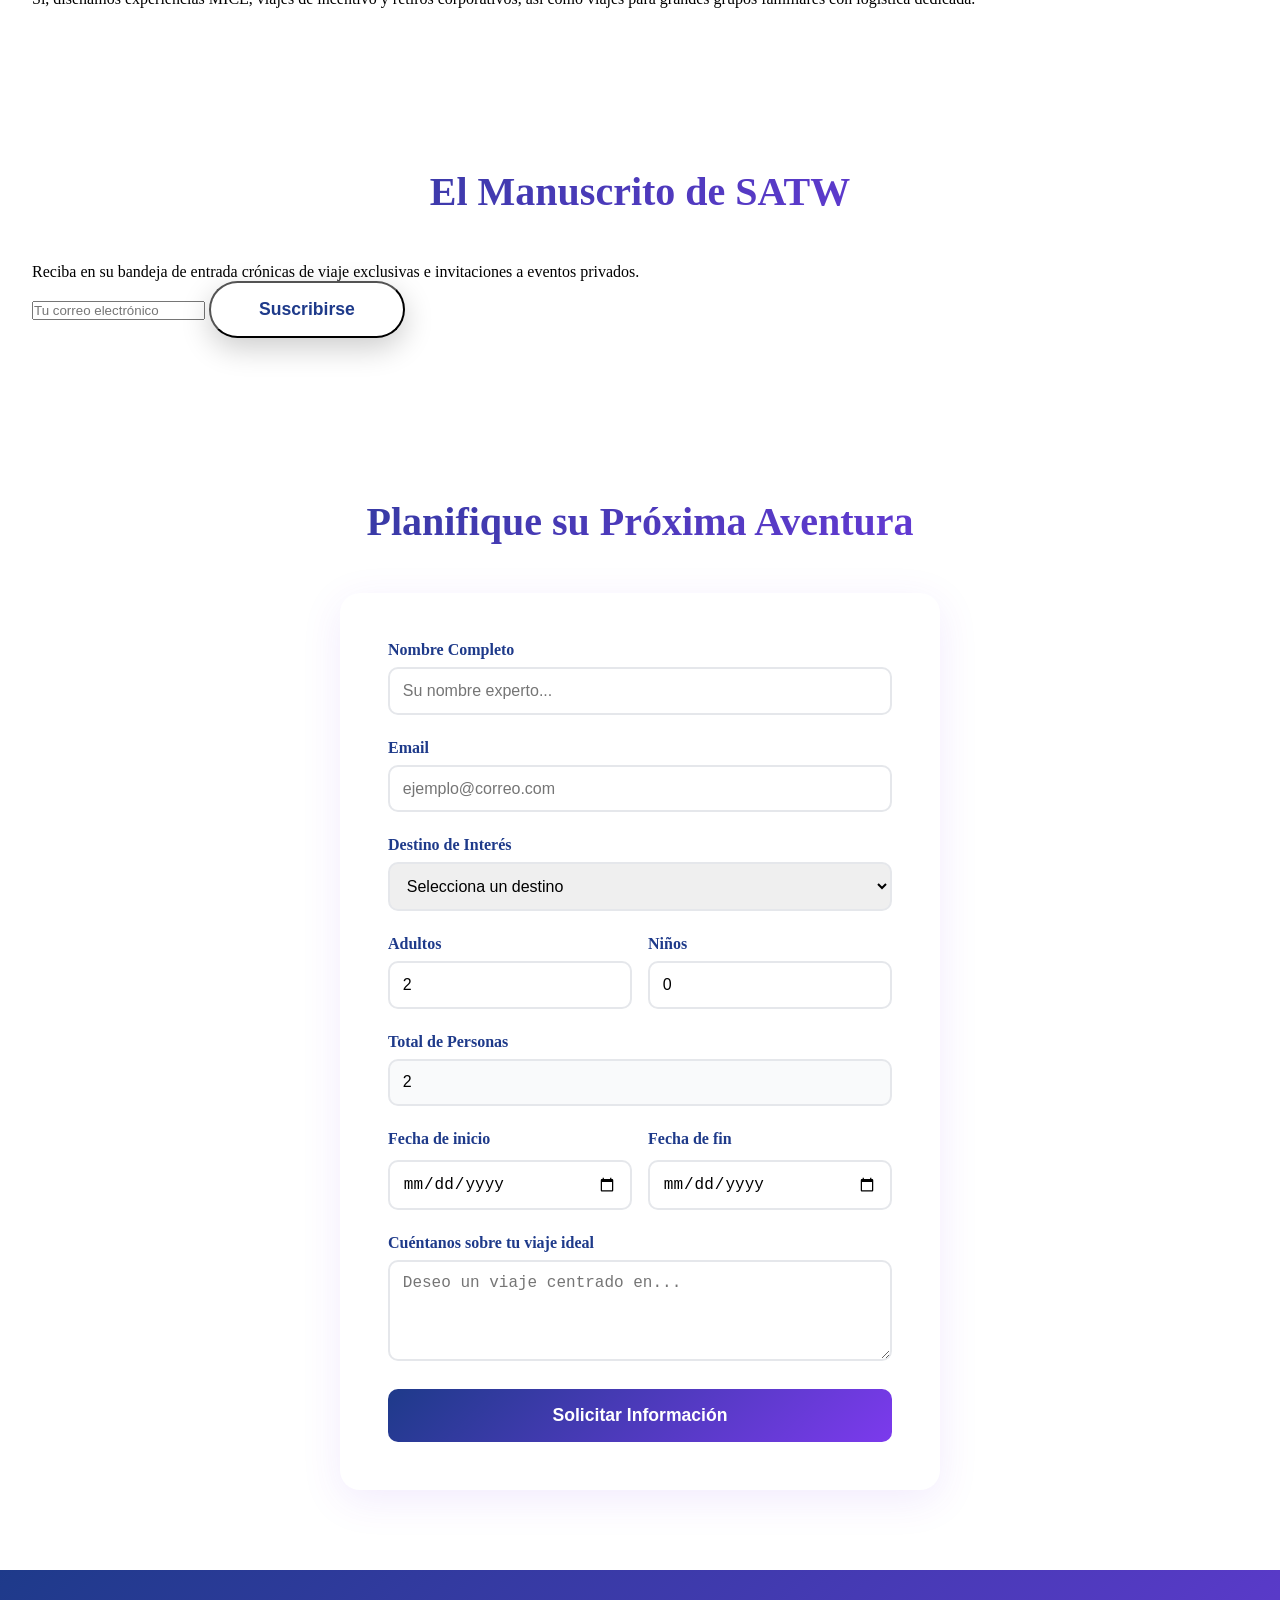
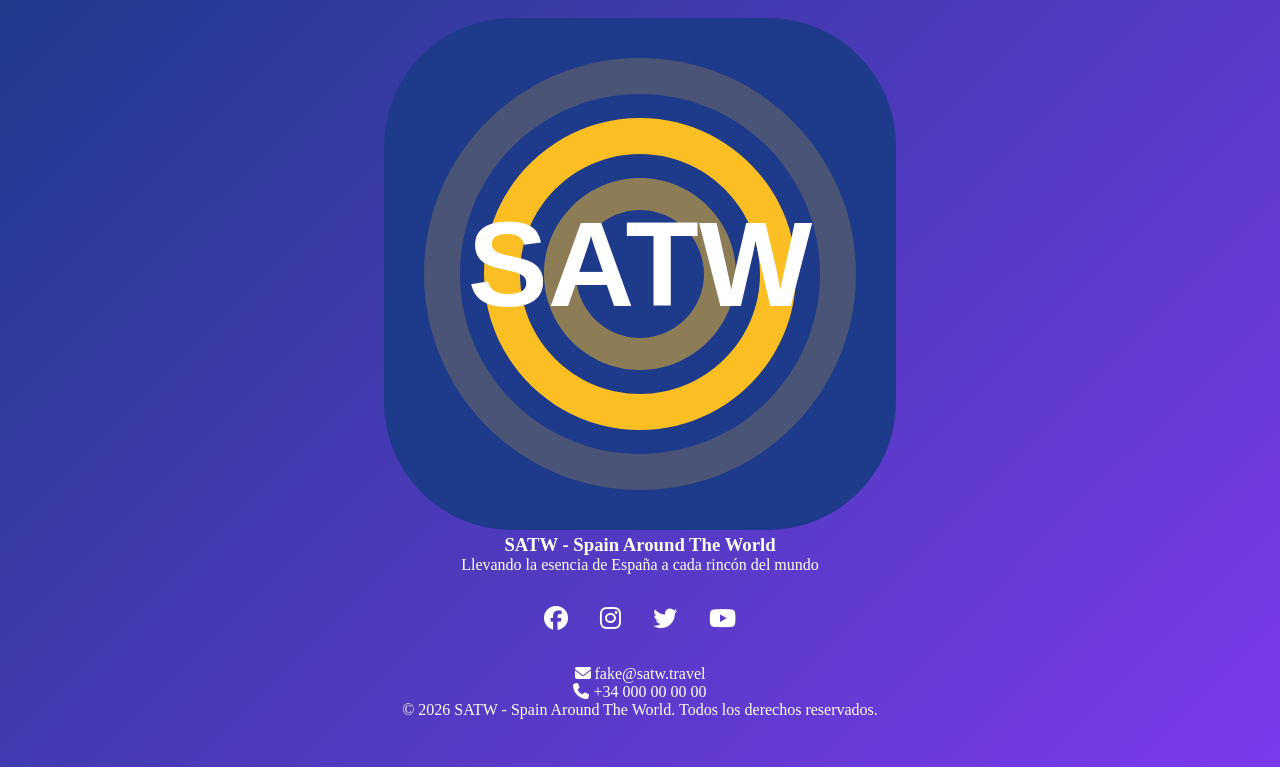
==== commit d6afe7bb: "Merge: Resolve conflicts, keep enhanced local version with i18n, splash screen, FAQ" ====
--- a/index.html
+++ b/index.html
@@ -277,8 +277,8 @@
           <div class="service-card reveal">
             <div class="service-icon">
               <i class="fa-solid fa-user-tie"></i>
-            </div>
-            <h3 data-i18n="serv_local_h">Embajadores Locales</h3>
+            <h>
+            </div3 data-i18n="serv_local_h">Embajadores Locales</h3>
             <p data-i18n="serv_local_p">
               Más que guías, tendrás anfitriones expertos que te abrirán las
               puertas a los secretos mejor guardados de nuestra cultura.
@@ -494,6 +494,5 @@
         </p>
       </div>
     </footer>
-    <!-- El JS se ha movido a script.js -->
   </body>
 </html>
--- a/styles.css
+++ b/styles.css
@@ -13,1785 +13,448 @@
   --text-light: #6b7280;
   --bg-light: #f9fafb;
 }
-
-html {
-  scroll-behavior: smooth;
-}
-
-body {
-  font-family:
-    "Inter",
-    -apple-system,
-    BlinkMacSystemFont,
-    "Segoe UI",
-    Roboto,
-    sans-serif;
-  color: var(--text-dark);
-  overflow-x: hidden;
-  line-height: 1.6;
-  background-color: var(--bg-light);
-}
-
-/* Scroll Progress Bar */
-.scroll-progress {
-  position: fixed;
-  top: 0;
-  left: 0;
-  width: 0%;
-  height: 4px;
-  background: linear-gradient(90deg, var(--primary-light), var(--accent));
-  z-index: 2000;
-  transition: width 0.1s;
-}
-
-/* Floating WhatsApp Button */
-.floating-whatsapp {
-  position: fixed;
-  bottom: 2rem;
-  right: 2rem;
-  width: 60px;
-  height: 60px;
-  background: #25d366;
-  color: white;
-  border-radius: 50%;
-  display: flex;
-  align-items: center;
-  justify-content: center;
-  font-size: 2rem;
-  box-shadow: 0 10px 25px rgba(37, 211, 102, 0.3);
-  z-index: 1500;
-  transition: all 0.3s cubic-bezier(0.175, 0.885, 0.32, 1.275);
-  text-decoration: none;
-}
-
-.floating-whatsapp:hover {
-  transform: scale(1.1) translateY(-5px);
-  box-shadow: 0 15px 35px rgba(37, 211, 102, 0.4);
-}
-
-.floating-whatsapp i {
-  filter: drop-shadow(0 2px 5px rgba(0, 0, 0, 0.1));
-}
-
-/* Scroll Animation Utilities */
-.reveal {
-  opacity: 0;
-  transform: translateY(30px);
-  transition: all 0.8s cubic-bezier(0.4, 0, 0.2, 1);
-  visibility: hidden;
-}
-
-.reveal-left {
-  opacity: 0;
-  transform: translateX(-50px);
-  transition: all 0.8s cubic-bezier(0.4, 0, 0.2, 1);
-  visibility: hidden;
-}
-
-.reveal-right {
-  opacity: 0;
-  transform: translateX(50px);
-  transition: all 0.8s cubic-bezier(0.4, 0, 0.2, 1);
-  visibility: hidden;
-}
-
-.reveal.active,
-.reveal-left.active,
-.reveal-right.active {
-  opacity: 1;
-  transform: translate(0, 0);
-  visibility: visible;
-}
-
-/* Header mejorado */
-header {
-  position: fixed;
-  top: 0;
-  width: 100%;
-  background: rgba(255, 255, 255, 0.98);
-  backdrop-filter: blur(20px);
-  box-shadow: 0 1px 3px rgba(0, 0, 0, 0.08);
-  z-index: 1000;
-  padding: 0.8rem 2rem;
-  transition: all 0.3s ease;
-}
-
-header.scrolled {
-  padding: 0.5rem 2rem;
-  box-shadow: 0 4px 12px rgba(0, 0, 0, 0.1);
-}
-
-nav {
-  margin: 0 auto;
-  display: flex;
-  justify-content: space-between;
-  align-items: center;
-}
-
-.logo {
-  display: flex;
-  align-items: center;
-  gap: 0.75rem;
-  transition: transform 0.3s ease;
-}
-
-.logo:hover {
-  transform: scale(1.02);
-}
-
-.logo-image {
-  width: 40px;
-  height: auto;
-  filter: drop-shadow(0 2px 4px rgba(0, 0, 0, 0.1));
-}
-
-.logo-text {
-  display: flex;
-  flex-direction: column;
-  line-height: 1.1;
-}
-
-.logo-main {
-  font-size: 1.6rem;
-  font-weight: 800;
-  background: linear-gradient(135deg, var(--primary-dark), var(--accent));
-  -webkit-background-clip: text;
-  -webkit-text-fill-color: transparent;
-  background-clip: text;
-  letter-spacing: 1px;
-}
-
-.logo-sub {
-  font-size: 0.65rem;
-  color: var(--text-light);
-  font-weight: 500;
-  letter-spacing: 0.5px;
-  text-transform: uppercase;
-}
-
-.nav-links {
-  display: flex;
-  gap: 2.5rem;
-  list-style: none;
-  align-items: center;
-}
-
-.nav-links a {
-  text-decoration: none;
-  color: var(--text-dark);
-  font-weight: 500;
-  font-size: 0.95rem;
-  position: relative;
-  transition: color 0.3s;
-}
-
-.nav-links a::after {
-  content: "";
-  position: absolute;
-  bottom: -5px;
-  left: 0;
-  width: 0;
-  height: 2px;
-  background: linear-gradient(90deg, var(--primary-dark), var(--accent));
-  transition: width 0.3s ease;
-}
-
-.nav-links a:hover {
-  color: var(--accent);
-}
-
-.nav-links a:hover::after {
-  width: 100%;
-}
-
-/* Hamburger menu */
-.nav-toggle {
-  display: none;
-  background: transparent;
-  border: none;
-  cursor: pointer;
-  width: 44px;
-  height: 44px;
-  align-items: center;
-  justify-content: center;
-  z-index: 1201;
-}
-
-.hamburger,
-.hamburger::before,
-.hamburger::after {
-  display: block;
-  width: 24px;
-  height: 2px;
-  background: var(--primary-dark);
-  border-radius: 2px;
-  position: relative;
-  transition: all 0.3s ease;
-}
-
-.hamburger::before,
-.hamburger::after {
-  content: "";
-  position: absolute;
-  left: 0;
-}
-
-.hamburger::before {
-  top: -7px;
-}
-.hamburger::after {
-  top: 7px;
-}
-
-#nav-toggle {
-  display: none;
-}
-#nav-toggle:checked + .nav-toggle .hamburger {
-  background: transparent;
-}
-#nav-toggle:checked + .nav-toggle .hamburger::before {
-  transform: translateY(7px) rotate(45deg);
-}
-#nav-toggle:checked + .nav-toggle .hamburger::after {
-  transform: translateY(-7px) rotate(-45deg);
-}
-
-/* Hero mejorado */
-.hero {
-  height: 100vh;
-  min-height: 600px;
-  background: linear-gradient(
-    135deg,
-    #0f172a 0%,
-    var(--primary-dark) 50%,
-    var(--accent) 100%
-  );
-  display: flex;
-  align-items: center;
-  justify-content: center;
-  text-align: center;
-  color: white;
-  position: relative;
-  overflow: hidden;
-}
-
-.hero-image {
-  position: absolute;
-  top: 0;
-  left: 0;
-  width: 100%;
-  height: 100%;
-  object-fit: cover;
-  z-index: 0;
-}
-
-.hero::before {
-  content: "";
-  position: absolute;
-  top: 0;
-  left: 0;
-  right: 0;
-  bottom: 0;
-  background:
-    radial-gradient(
-      circle at 20% 50%,
-      rgba(124, 58, 237, 0.3) 0%,
-      transparent 50%
-    ),
-    radial-gradient(
-      circle at 80% 80%,
-      rgba(59, 130, 246, 0.3) 0%,
-      transparent 50%
-    );
-  z-index: 1;
-}
-
-.hero::after {
-  content: "";
-  position: absolute;
-  top: 0;
-  left: 0;
-  right: 0;
-  bottom: 0;
-  background: linear-gradient(
-    180deg,
-    rgba(0, 0, 0, 0.4) 0%,
-    rgba(0, 0, 0, 0.5) 50%,
-    rgba(0, 0, 0, 0.7) 100%
-  );
-  z-index: 1;
-}
-
-.hero-content {
-  position: relative;
-  z-index: 2;
-  max-width: 900px;
-  padding: 2rem;
-  animation: fadeInUp 1s ease-out;
-}
-
-@keyframes fadeInUp {
-  from {
-    opacity: 0;
-    transform: translateY(40px);
-  }
-  to {
-    opacity: 1;
-    transform: translateY(0);
-  }
-}
-
-.hero h1 {
-  font-size: clamp(2rem, 5vw, 4.5rem);
-  margin-bottom: 1.5rem;
-  color: white;
-  font-weight: 900;
-  letter-spacing: -0.5px;
-  text-shadow: 0 4px 20px rgba(0, 0, 0, 0.5);
-  line-height: 1.1;
-}
-
-.hero h1 .highlight {
-  background: linear-gradient(135deg, var(--accent-warm), #fbbf24);
-  -webkit-background-clip: text;
-  -webkit-text-fill-color: transparent;
-  background-clip: text;
-}
-
-.hero p {
-  font-size: clamp(1.1rem, 2vw, 1.4rem);
-  margin-bottom: 2.5rem;
-  opacity: 0.95;
-  max-width: 700px;
-  margin-left: auto;
-  margin-right: auto;
-  font-weight: 300;
-  line-height: 1.6;
-}
-
-.cta-button {
-  display: inline-flex;
-  align-items: center;
-  gap: 0.75rem;
-  padding: 1.2rem 3rem;
-  background: white;
-  color: var(--primary-dark);
-  text-decoration: none;
-  border-radius: 50px;
-  font-weight: 700;
-  font-size: 1.1rem;
-  transition: all 0.4s cubic-bezier(0.4, 0, 0.2, 1);
-  box-shadow: 0 10px 40px rgba(255, 255, 255, 0.3);
-}
-
-.cta-button:hover {
-  transform: translateY(-4px) scale(1.02);
-  box-shadow: 0 20px 60px rgba(255, 255, 255, 0.4);
-  background: var(--accent-warm);
-}
-
-.cta-button i {
-  transition: transform 0.3s ease;
-}
-
-.cta-button:hover i {
-  transform: translateX(5px);
-}
-
-/* Trust badges */
-.trust-badges {
-  position: absolute;
-  bottom: 3rem;
-  left: 50%;
-  transform: translateX(-50%);
-  display: flex;
-  gap: 3rem;
-  z-index: 3;
-  flex-wrap: wrap;
-  justify-content: center;
-  padding: 0 2rem;
-}
-
-.badge {
-  display: flex;
-  flex-direction: column;
-  align-items: center;
-  gap: 0.5rem;
-  color: white;
-}
-
-.badge-icon {
-  font-size: 2rem;
-  opacity: 0.9;
-}
-
-.badge-text {
-  font-size: 0.85rem;
-  font-weight: 600;
-  opacity: 0.85;
-}
-
-/* Secciones */
-section {
-  padding: 8rem 5%;
-  width: 100%;
-  margin: 0;
-}
-
-@media (max-width: 768px) {
-  section {
-    padding: 5rem 5%;
-  }
-}
-
-@media (max-width: 480px) {
-  section {
-    padding: 4rem 5%;
-  }
-}
-
-h2 {
-  text-align: center;
-  font-size: clamp(2rem, 4vw, 3rem);
-  margin-bottom: 1rem;
-  background: linear-gradient(135deg, var(--primary-dark), var(--accent));
-  -webkit-background-clip: text;
-  -webkit-text-fill-color: transparent;
-  background-clip: text;
-  font-weight: 800;
-  letter-spacing: -0.5px;
-}
-
-.section-header {
-  text-align: center;
-  max-width: 800px;
-  margin: 0 auto 5rem;
-}
-
-.section-subtitle {
-  text-align: center;
-  color: var(--text-light);
-  font-size: 1.2rem;
-  line-height: 1.6;
-  max-width: 700px;
-  margin: 0 auto;
-}
-
-/* Destinos mejorados */
-.destinations-grid {
-  display: grid;
-  grid-template-columns: repeat(auto-fit, minmax(300px, 1fr));
-  gap: 2rem;
-  margin-top: 3rem;
-}
-
-@media (max-width: 480px) {
-  .destinations-grid {
-    grid-template-columns: 1fr;
-    gap: 1.5rem;
-  }
-}
-
-.destination-card {
-  background: white;
-  border-radius: 24px;
-  overflow: hidden;
-  box-shadow: 0 4px 20px rgba(0, 0, 0, 0.08);
-  transition: all 0.4s cubic-bezier(0.4, 0, 0.2, 1);
-  cursor: pointer;
-  position: relative;
-}
-
-.destination-card::before {
-  content: "";
-  position: absolute;
-  top: 0;
-  left: 0;
-  right: 0;
-  bottom: 0;
-  background: linear-gradient(135deg, var(--primary-dark), var(--accent));
-  opacity: 0;
-  transition: opacity 0.4s ease;
-  z-index: 1;
-  border-radius: 24px;
-}
-
-.destination-card:hover {
-  transform: translateY(-12px);
-  box-shadow: 0 20px 60px rgba(124, 58, 237, 0.25);
-}
-
-.destination-card:hover::before {
-  opacity: 0.05;
-}
-
-.destination-image {
-  width: 100%;
-  height: 280px;
-  overflow: hidden;
-  position: relative;
-}
-
-.destination-image img {
-  width: 100%;
-  height: 100%;
-  object-fit: cover;
-  transition: transform 0.6s ease;
-}
-
-.destination-card:hover .destination-image img {
-  transform: scale(1.1);
-}
-
-.destination-badge {
-  position: absolute;
-  top: 1rem;
-  right: 1rem;
-  background: rgba(255, 255, 255, 0.95);
-  backdrop-filter: blur(10px);
-  padding: 0.5rem 1rem;
-  border-radius: 50px;
-  font-size: 0.85rem;
-  font-weight: 600;
-  color: var(--accent);
-  z-index: 2;
-}
-
-.destination-info {
-  padding: 2rem;
-  position: relative;
-  z-index: 2;
-}
-
-.destination-info h3 {
-  color: var(--primary-dark);
-  margin-bottom: 0.75rem;
-  font-size: 1.5rem;
-  font-weight: 700;
-}
-
-.destination-info p {
-  color: var(--text-light);
-  line-height: 1.7;
-  margin-bottom: 1rem;
-}
-
-.destination-link {
-  display: inline-flex;
-  align-items: center;
-  gap: 0.5rem;
-  color: var(--accent);
-  font-weight: 600;
-  font-size: 0.95rem;
-  text-decoration: none;
-  transition: gap 0.3s ease;
-}
-
-.destination-link:hover {
-  gap: 0.75rem;
-}
-
-/* Servicios mejorados */
-.services {
-  background:
-    radial-gradient(
-      circle at top right,
-      rgba(124, 58, 237, 0.05),
-      transparent 40%
-    ),
-    radial-gradient(
-      circle at bottom left,
-      rgba(59, 130, 246, 0.05),
-      transparent 40%
-    ),
-    var(--bg-light);
-}
-
-.services-grid {
-  display: grid;
-  grid-template-columns: repeat(auto-fit, minmax(280px, 1fr));
-  gap: 3rem;
-  margin-top: 2rem;
-}
-
-@media (max-width: 768px) {
-  .services-grid {
-    gap: 2rem;
-  }
-}
-
-.service-card {
-  background: rgba(255, 255, 255, 0.7);
-  backdrop-filter: blur(10px);
-  -webkit-backdrop-filter: blur(10px);
-  padding: 3rem 2.5rem;
-  border-radius: 30px;
-  text-align: center;
-  transition: all 0.5s cubic-bezier(0.4, 0, 0.2, 1);
-  border: 1px solid rgba(255, 255, 255, 0.8);
-  box-shadow: 0 10px 30px rgba(0, 0, 0, 0.03);
-  position: relative;
-  overflow: hidden;
-}
-
-.service-card::before {
-  content: "";
-  position: absolute;
-  top: 0;
-  left: 0;
-  width: 100%;
-  height: 4px;
-  background: linear-gradient(90deg, var(--primary-light), var(--accent));
-  transform: scaleX(0);
-  transition: transform 0.5s ease;
-  transform-origin: left;
-}
-
-.service-card:hover {
-  transform: translateY(-15px);
-  box-shadow: 0 20px 50px rgba(124, 58, 237, 0.12);
-  border-color: rgba(124, 58, 237, 0.2);
-  background: white;
-}
-
-.service-card:hover::before {
-  transform: scaleX(1);
-}
-
-.service-icon {
-  width: 90px;
-  height: 90px;
-  margin: 0 auto 2rem;
-  background: linear-gradient(135deg, var(--primary-light), var(--accent));
-  border-radius: 24px;
-  display: flex;
-  align-items: center;
-  justify-content: center;
-  font-size: 2.5rem;
-  color: white;
-  transition: all 0.5s ease;
-  box-shadow: 0 10px 25px rgba(124, 58, 237, 0.3);
-}
-
-.service-card:hover .service-icon {
-  transform: scale(1.1) rotate(8deg);
-  box-shadow: 0 15px 35px rgba(124, 58, 237, 0.4);
-}
-
-.service-card h3 {
-  color: var(--primary-dark);
-  margin-bottom: 1.25rem;
-  font-size: 1.5rem;
-  font-weight: 800;
-  letter-spacing: -0.5px;
-}
-
-.service-card p {
-  color: var(--text-light);
-  line-height: 1.8;
-  font-size: 1.05rem;
-}
-
-/* Stats section */
-.stats-section {
-  background: linear-gradient(135deg, var(--primary-dark), var(--accent));
-  color: white;
-  padding: 5rem 2rem;
-  margin: 4rem 0;
-}
-
-.stats-grid {
-  display: grid;
-  grid-template-columns: repeat(auto-fit, minmax(200px, 1fr));
-  gap: 3rem;
-  max-width: 1200px;
-  margin: 0 auto;
-}
-
-.stat-item {
-  text-align: center;
-}
-
-.stat-number {
-  font-size: 3.5rem;
-  font-weight: 900;
-  margin-bottom: 0.5rem;
-  background: linear-gradient(135deg, white, var(--accent-warm));
-  -webkit-background-clip: text;
-  -webkit-text-fill-color: transparent;
-  background-clip: text;
-}
-
-.stat-label {
-  font-size: 1.1rem;
-  opacity: 0.9;
-  font-weight: 500;
-}
-
-/* Testimonios mejorados */
-.testimonials-container {
-  display: grid;
-  grid-template-columns: repeat(auto-fit, minmax(320px, 1fr));
-  gap: 2rem;
-  margin-top: 3rem;
-}
-
-.testimonial {
-  background: white;
-  padding: 2.5rem;
-  border-radius: 24px;
-  position: relative;
-  box-shadow: 0 4px 20px rgba(0, 0, 0, 0.08);
-  transition: all 0.3s ease;
-}
-
-.testimonial:hover {
-  transform: translateY(-5px);
-  box-shadow: 0 12px 40px rgba(124, 58, 237, 0.15);
-}
-
-.testimonial-quote {
-  font-size: 4rem;
-  position: absolute;
-  top: 1.5rem;
-  left: 1.5rem;
-  background: linear-gradient(135deg, var(--primary-light), var(--accent));
-  -webkit-background-clip: text;
-  -webkit-text-fill-color: transparent;
-  background-clip: text;
-  opacity: 0.3;
-  line-height: 1;
-}
-
-.testimonial-text {
-  margin: 3rem 0 1.5rem;
-  line-height: 1.8;
-  color: var(--text-dark);
-  font-style: italic;
-}
-
-.testimonial-author {
-  display: flex;
-  align-items: center;
-  gap: 1rem;
-  margin-top: 1.5rem;
-  padding-top: 1.5rem;
-  border-top: 1px solid rgba(0, 0, 0, 0.1);
-}
-
-.author-avatar {
-  width: 50px;
-  height: 50px;
-  border-radius: 50%;
-  background: linear-gradient(135deg, var(--primary-light), var(--accent));
-  display: flex;
-  align-items: center;
-  justify-content: center;
-  color: white;
-  font-weight: 700;
-  font-size: 1.2rem;
-}
-
-.author-info {
-  flex: 1;
-}
-
-.author-name {
-  font-weight: 700;
-  color: var(--primary-dark);
-}
-
-.author-location {
-  font-size: 0.9rem;
-  color: var(--text-light);
-}
-
-.rating {
-  color: var(--accent-warm);
-  font-size: 1.1rem;
-}
-
-/* Formulario mejorado */
-.contact-form {
-  max-width: 700px;
-  margin: 3rem auto 0;
-  background: white;
-  padding: 3rem;
-  border-radius: 24px;
-  box-shadow: 0 10px 60px rgba(124, 58, 237, 0.1);
-}
-
-.form-group {
-  margin-bottom: 1.5rem;
-}
-
-.form-group label {
-  display: block;
-  margin-bottom: 0.6rem;
-  color: var(--primary-dark);
-  font-weight: 600;
-  font-size: 0.95rem;
-}
-
-.form-group input,
-.form-group select,
-.form-group textarea {
-  width: 100%;
-  padding: 1rem;
-  border: 2px solid #e5e7eb;
-  border-radius: 12px;
-  font-size: 1rem;
-  transition: all 0.3s;
-  font-family: inherit;
-}
-
-.form-group input:focus,
-.form-group select:focus,
-.form-group textarea:focus {
-  outline: none;
-  border-color: var(--accent);
-  box-shadow: 0 0 0 3px rgba(124, 58, 237, 0.1);
-}
-
-.small-inputs-grid {
-  display: grid;
-  grid-template-columns: 1fr 1fr;
-  gap: 1rem;
-}
-
-.date-grid {
-  display: grid;
-  grid-template-columns: 1fr 1fr;
-  gap: 1rem;
-}
-
-input[readonly] {
-  background: var(--bg-light);
-  cursor: not-allowed;
-}
-
-.submit-button {
-  width: 100%;
-  padding: 1.2rem;
-  background: linear-gradient(135deg, var(--primary-dark), var(--accent));
-  color: white;
-  border: none;
-  border-radius: 12px;
-  font-size: 1.1rem;
-  font-weight: 700;
-  cursor: pointer;
-  transition: all 0.3s;
-  display: flex;
-  align-items: center;
-  justify-content: center;
-  gap: 0.75rem;
-}
-
-.submit-button:hover {
-  transform: translateY(-2px);
-  box-shadow: 0 10px 30px rgba(124, 58, 237, 0.4);
-}
-
-/* Footer mejorado */
-footer {
-  background: linear-gradient(135deg, #0f172a, var(--primary-dark));
-  color: white;
-  padding: 4rem 2rem 2rem;
-}
-
-.footer-content {
-  max-width: 1400px;
-  margin: 0 auto;
-}
-
-.footer-grid {
-  display: grid;
-  grid-template-columns: repeat(auto-fit, minmax(250px, 1fr));
-  gap: 3rem;
-  margin-bottom: 3rem;
-}
-
-.footer-section h3 {
-  margin-bottom: 1.5rem;
-  font-size: 1.3rem;
-}
-
-.footer-section p,
-.footer-section a {
-  color: rgba(255, 255, 255, 0.8);
-  line-height: 1.8;
-  text-decoration: none;
-  display: block;
-  margin-bottom: 0.5rem;
-}
-
-.footer-section a:hover {
-  color: var(--accent-warm);
-}
-
-.social-links {
-  display: flex;
-  gap: 1rem;
-  margin-top: 1.5rem;
-}
-
-.social-link {
-  width: 45px;
-  height: 45px;
-  border-radius: 50%;
-  background: rgba(255, 255, 255, 0.1);
-  display: flex;
-  align-items: center;
-  justify-content: center;
-  color: white;
-  transition: all 0.3s;
-  font-size: 1.2rem;
-}
-
-.social-link:hover {
-  background: var(--accent);
-  transform: translateY(-3px);
-}
-
-.footer-bottom {
-  text-align: center;
-  padding-top: 2rem;
-  border-top: 1px solid rgba(255, 255, 255, 0.1);
-  color: rgba(255, 255, 255, 0.6);
-}
-
-/* Responsive */
-@media (max-width: 768px) {
-  .nav-toggle {
-    display: flex;
-  }
-
-  .nav-links {
-    position: fixed;
-    top: 70px;
-    right: 0;
-    width: 280px;
-    height: calc(100vh - 70px);
-    background: rgba(255, 255, 255, 0.98);
-    backdrop-filter: blur(20px);
-    flex-direction: column;
-    align-items: flex-start;
-    padding: 2.5rem;
-    box-shadow: -10px 0 30px rgba(0, 0, 0, 0.05);
-    transform: translateX(100%);
-    opacity: 0;
-    transition: all 0.4s cubic-bezier(0.16, 1, 0.3, 1);
-    pointer-events: none;
-    overflow-y: auto;
-  }
-
-  #nav-toggle:checked ~ #primary-navigation {
-    transform: translateX(0);
-    opacity: 1;
-    pointer-events: auto;
-  }
-
-  .nav-links li {
-    width: 100%;
-    border-bottom: 1px solid rgba(0, 0, 0, 0.05);
-  }
-
-  .nav-links a {
-    display: block;
-    padding: 1rem 0;
-    width: 100%;
-  }
-
-  .trust-badges {
-    gap: 2rem;
-    bottom: 2rem;
-  }
-
-  .badge {
-    font-size: 0.85rem;
-  }
-
-  .badge-icon {
-    font-size: 1.5rem;
-  }
-
-  section {
-    padding: 4rem 1.5rem;
-  }
-
-  .destinations-grid,
-  .services-grid,
-  .testimonials-container {
-    grid-template-columns: 1fr;
-  }
-
-  .stats-grid {
-    grid-template-columns: repeat(2, 1fr);
-    gap: 2rem;
-  }
-
-  .stat-number {
-    font-size: 2.5rem;
-  }
-
-  .date-grid,
-  .small-inputs-grid {
-    grid-template-columns: 1fr;
-  }
-
-  .contact-form {
-    padding: 2rem 1.5rem;
-  }
-}
-
-@media (max-width: 480px) {
-  .logo-main {
-    font-size: 1.3rem;
-  }
-
-  .trust-badges {
-    flex-direction: column;
-    gap: 1rem;
-  }
-
-  .stats-grid {
-    grid-template-columns: 1fr;
-  }
-}
-
-/* Animaciones adicionales */
-@keyframes float {
-  0%,
-  100% {
-    transform: translateY(0px);
-  }
-  50% {
-    transform: translateY(-10px);
-  }
-}
-
-.service-icon {
-  animation: float 3s ease-in-out infinite;
-}
-
-.service-card:nth-child(2) .service-icon {
-  animation-delay: 0.5s;
-}
-
-.service-card:nth-child(3) .service-icon {
-  animation-delay: 1s;
-}
-
-.service-card:nth-child(4) .service-icon {
-  animation-delay: 1.5s;
-}
-
-/* FAQ Section */
-.faq-section {
-  background: white;
-}
-
-.faq-container {
-  max-width: 800px;
-  margin: 0 auto;
-}
-
-.faq-item {
-  border-bottom: 1px solid rgba(0, 0, 0, 0.08);
-  margin-bottom: 1rem;
-}
-
-.faq-question {
-  width: 100%;
-  display: flex;
-  justify-content: space-between;
-  align-items: center;
-  padding: 1.5rem 0;
-  background: none;
-  border: none;
-  font-size: 1.2rem;
-  font-weight: 700;
-  color: var(--primary-dark);
-  cursor: pointer;
-  text-align: left;
-  transition: color 0.3s ease;
-}
-
-.faq-question:hover {
-  color: var(--accent);
-}
-
-.faq-question i {
-  font-size: 0.9rem;
-  transition: transform 0.4s cubic-bezier(0.4, 0, 0.2, 1);
-}
-
-.faq-item.active .faq-question i {
-  transform: rotate(180deg);
-}
-
-.faq-answer {
-  max-height: 0;
-  overflow: hidden;
-  transition: all 0.4s cubic-bezier(0.4, 0, 0.2, 1);
-  opacity: 0;
-}
-
-.faq-item.active .faq-answer {
-  max-height: 200px;
-  padding-bottom: 1.5rem;
-  opacity: 1;
-}
-
-.faq-answer p {
-  color: var(--text-light);
-  line-height: 1.7;
-}
-
-/* Newsletter Section */
-.newsletter-section {
-  background: linear-gradient(135deg, var(--primary-dark), var(--accent));
-  color: white;
-  text-align: center;
-  padding: 6rem 5%;
-}
-
-.newsletter-content {
-  max-width: 700px;
-  margin: 0 auto;
-}
-
-.newsletter-section h2 {
-  color: white !important;
-  -webkit-text-fill-color: white !important;
-  margin-bottom: 1rem;
-}
-
-.newsletter-section p {
-  font-size: 1.1rem;
-  opacity: 0.9;
-  margin-bottom: 2.5rem;
-}
-
-.newsletter-form {
-  display: flex;
-  gap: 1rem;
-  max-width: 500px;
-  margin: 0 auto;
-}
-
-.newsletter-form input {
-  flex: 1;
-  padding: 1rem 1.5rem;
-  border-radius: 50px;
-  border: 1px solid rgba(255, 255, 255, 0.2);
-  background: rgba(255, 255, 255, 0.1);
-  color: white;
-  font-size: 1rem;
-  outline: none;
-  transition: all 0.3s ease;
-}
-
-.newsletter-form input::placeholder {
-  color: rgba(255, 255, 255, 0.6);
-}
-
-.newsletter-form input:focus {
-  background: rgba(255, 255, 255, 0.2);
-  border-color: white;
-}
-
-.newsletter-form .cta-button {
-  padding: 1rem 2rem;
-  box-shadow: 0 10px 20px rgba(0, 0, 0, 0.1);
-}
-
-/* Logo Link */
-.logo-link {
-  text-decoration: none;
-  display: flex;
-  align-items: center;
-  gap: 0.75rem;
-}
-
-/* Footer Improved */
-.footer-logo {
-  display: flex;
-  align-items: center;
-  justify-content: center;
-  gap: 1rem;
-  margin-bottom: 1.5rem;
-}
-
-.footer-logo img {
-  width: 40px;
-}
-
-.footer-contact {
-  margin: 2rem 0;
-  display: flex;
-  flex-direction: column;
-  gap: 0.75rem;
-}
-
-.footer-contact p {
-  display: flex;
-  align-items: center;
-  justify-content: center;
-  gap: 0.75rem;
-  font-weight: 500;
-}
-
-.footer-contact i {
-  color: var(--primary-light);
-}
-
-.copyright {
-  margin-top: 3rem;
-  padding-top: 2rem;
-  border-top: 1px solid rgba(255, 255, 255, 0.1);
-  font-size: 0.9rem;
-  opacity: 0.7;
-}
-
-/* Responsive Newsletter */
-/* Splash Screen */
-#splash-screen {
-  position: fixed;
-  top: 0;
-  left: 0;
-  width: 100%;
-  height: 100%;
-  background: var(--primary-dark);
-  display: flex;
-  justify-content: center;
-  align-items: center;
-  z-index: 5000;
-  transition:
-    opacity 0.8s ease,
-    visibility 0.8s ease;
-}
-
-#splash-screen.hidden {
-  opacity: 0;
-  visibility: hidden;
-}
-
-.splash-content {
-  text-align: center;
-}
-
-.splash-logo {
-  width: 120px;
-  margin-bottom: 2rem;
-  animation: splashPulse 2s infinite ease-in-out;
-}
-
-@keyframes splashPulse {
-  0% {
-    transform: scale(1);
-    opacity: 0.8;
-  }
-  50% {
-    transform: scale(1.1);
-    opacity: 1;
-  }
-  100% {
-    transform: scale(1);
-    opacity: 0.8;
-  }
-}
-
-.splash-loader {
-  width: 50px;
-  height: 50px;
-  border: 3px solid rgba(255, 255, 255, 0.1);
-  border-top-color: var(--accent-warm);
-  border-radius: 50%;
-  margin: 0 auto;
-  animation: spin 1s linear infinite;
-}
-
-@keyframes spin {
-  to {
-    transform: rotate(360deg);
-  }
-}
-
-/* Custom Cursor */
-.custom-cursor {
-  width: 8px;
-  height: 8px;
-  background: rgba(124, 58, 237, 0.3);
-  border: 1px solid var(--accent);
-  border-radius: 50%;
-  position: fixed;
-  pointer-events: none;
-  z-index: 9999;
-  transition:
-    transform 0.1s ease,
-    width 0.3s ease,
-    height 0.3s ease,
-    background 0.3s ease;
-  transform: translate(-50%, -50%);
-  display: none;
-}
-
-@media (hover: hover) and (pointer: fine) {
-  .custom-cursor {
-    display: block;
-  }
-}
-
-.custom-cursor.hover {
-  width: 30px;
-  height: 30px;
-  background: rgba(124, 58, 237, 0.1);
-  border-width: 2px;
-}
-
-/* Parallax Utilities */
-.parallax-container {
-  overflow: hidden;
-  position: relative;
-}
-
-.parallax-bg {
-  transform: translateY(0);
-  transition: transform 0.1s linear;
-}
-
-/* New Menu Style */
-.nav-cta {
-  background: linear-gradient(135deg, var(--primary-dark), var(--accent));
-  color: white !important;
-  padding: 0.6rem 1.5rem !important;
-  border-radius: 50px;
-  box-shadow: 0 4px 15px rgba(124, 58, 237, 0.3);
-}
-
-/* Sub-page Hero */
-.hero-sub {
-  height: 60vh;
-  background:
-    linear-gradient(rgba(15, 23, 42, 0.7), rgba(15, 23, 42, 0.7)),
-    url("images/paisaje españa.png") center/cover no-repeat;
-  display: flex;
-  justify-content: center;
-  align-items: center;
-  text-align: center;
-  color: white;
-  padding: 0 5%;
-}
-
-.blog-bg {
-  background-image:
-    linear-gradient(rgba(15, 23, 42, 0.8), rgba(15, 23, 42, 0.8)),
-    url("images/paisaje madrid.png");
-}
-
-/* Page Specifics */
-.destination-badge {
-  position: absolute;
-  top: 1.5rem;
-  right: 1.5rem;
-  background: var(--accent);
-  color: white;
-  padding: 0.4rem 1rem;
-  border-radius: 20px;
-  font-size: 0.8rem;
-  font-weight: 600;
-  box-shadow: 0 4px 10px rgba(124, 58, 237, 0.2);
-}
-
-.post-date {
-  display: block;
-  font-size: 0.85rem;
-  color: var(--accent);
-  margin-bottom: 0.5rem;
-  font-weight: 500;
-}
-
-.destination-link {
-  display: inline-flex;
-  align-items: center;
-  gap: 0.5rem;
-  color: var(--primary-dark);
-  font-weight: 600;
-  margin-top: 1.5rem;
-  transition: gap 0.3s ease;
-}
-
-.destination-link:hover {
-  gap: 1rem;
-}
-
-/* Active Nav State */
-.nav-links li a.active {
-  color: var(--accent) !important;
-}
-
-/* Language Selector */
-.lang-selector {
-  position: relative;
-  cursor: pointer;
-  padding: 0.5rem 0;
-  font-weight: 600;
-  font-size: 0.9rem;
-  color: var(--primary-dark);
-}
-
-.current-lang {
-  display: flex;
-  align-items: center;
-  gap: 0.5rem;
-  transition: color 0.3s ease;
-}
-
-.lang-dropdown {
-  position: absolute;
-  top: 100%;
-  right: 0;
-  background: white;
-  border-radius: 12px;
-  box-shadow: 0 10px 30px rgba(0, 0, 0, 0.1);
-  list-style: none;
-  padding: 0.5rem 0;
-  min-width: 120px;
-  opacity: 0;
-  visibility: hidden;
-  transform: translateY(10px);
-  transition: all 0.3s cubic-bezier(0.4, 0, 0.2, 1);
-  z-index: 1000;
-}
-
-.lang-selector:hover .lang-dropdown {
-  opacity: 1;
-  visibility: visible;
-  transform: translateY(0);
-}
-
-.lang-dropdown li a {
-  display: block;
-  padding: 0.6rem 1.2rem;
-  color: var(--primary-dark);
-  text-decoration: none;
-  font-size: 0.85rem;
-  transition:
-    background 0.2s ease,
-    color 0.2s ease;
-}
-
-.lang-dropdown li a:hover {
-  background: rgba(124, 58, 237, 0.05);
-  color: var(--accent);
-}
-
-/* Mobile Adjustments for Lang Selector */
-@media (max-width: 992px) {
-  .lang-dropdown {
-    position: static;
-    opacity: 1;
-    visibility: visible;
-    transform: none;
-    box-shadow: none;
-    background: transparent;
-    padding-left: 1rem;
-    display: none;
-  }
-}
-
-/* Experiences Editorial Layout */
-.experiences-container {
-  display: flex;
-  flex-direction: column;
-  gap: 8rem;
-  padding: 8rem 5%;
-  max-width: 1400px;
-  margin: 0 auto;
-}
-
-.experience-item {
-  display: grid;
-  grid-template-columns: 1.2fr 1fr;
-  gap: 4rem;
-  align-items: center;
-}
-
-.experience-item.inverted {
-  grid-template-columns: 1fr 1.2fr;
-}
-
-.experience-item.inverted .experience-visual {
-  order: 2;
-}
-
-.experience-visual {
-  position: relative;
-  border-radius: 40px;
-  overflow: hidden;
-  aspect-ratio: 4/3;
-  box-shadow: 0 30px 60px rgba(0, 0, 0, 0.1);
-  transition: transform 0.6s cubic-bezier(0.23, 1, 0.32, 1);
-}
-
-.experience-visual img {
-  width: 100%;
-  height: 100%;
-  object-fit: cover;
-  transition: transform 1.2s ease;
-}
-
-.experience-visual:hover img {
-  transform: scale(1.1);
-}
-
-.experience-overlay {
-  position: absolute;
-  inset: 0;
-  background: linear-gradient(to top, rgba(0, 0, 0, 0.4), transparent);
-  opacity: 0;
-  transition: opacity 0.6s ease;
-}
-
-.experience-visual:hover .experience-overlay {
-  opacity: 1;
-}
-
-.experience-label {
-  position: absolute;
-  top: 2rem;
-  left: 2rem;
-  background: rgba(255, 255, 255, 0.9);
-  backdrop-filter: blur(10px);
-  padding: 0.6rem 1.5rem;
-  border-radius: 30px;
-  font-weight: 700;
-  letter-spacing: 1px;
-  text-transform: uppercase;
-  font-size: 0.75rem;
-  color: var(--primary-dark);
-  z-index: 2;
-}
-
-.experience-text {
-  padding: 2rem;
-}
-
-.experience-location {
-  display: block;
-  font-size: 0.9rem;
-  color: var(--accent);
-  font-weight: 500;
-  margin-bottom: 1rem;
-  text-transform: uppercase;
-  letter-spacing: 2px;
-}
-
-.experience-text h3 {
-  font-family: "Playfair Display", serif;
-  font-size: 2.8rem;
-  line-height: 1.2;
-  margin-bottom: 1.5rem;
-  color: var(--primary-dark);
-}
-
-.experience-text p {
-  font-size: 1.15rem;
-  line-height: 1.8;
-  color: #64748b;
-  margin-bottom: 2rem;
-}
-
-.experience-cta {
-  display: inline-flex;
-  align-items: center;
-  gap: 1rem;
-  padding: 1rem 2rem;
-  background: var(--primary-dark);
-  color: white;
-  border-radius: 50px;
-  text-decoration: none;
-  font-weight: 600;
-  transition: all 0.3s ease;
-}
-
-.experience-cta:hover {
-  background: var(--accent);
-  transform: translateX(10px);
-  box-shadow: 0 10px 20px rgba(124, 58, 237, 0.2);
-}
-
-/* Responsive Experiences */
-@media (max-width: 992px) {
-  .experience-item,
-  .experience-item.inverted {
-    grid-template-columns: 1fr !important;
-    gap: 2rem;
-  }
-
-  .experience-item.inverted .experience-visual {
-    order: 0 !important;
-  }
-
-  .experience-text {
-    padding: 0;
-    text-align: center;
-  }
-
-  .experience-text h3 {
-    font-size: 2.2rem;
-  }
-}
-
-/* Blog Masonry Layout */
-.blog-masonry-grid {
-  display: grid;
-  grid-template-columns: repeat(auto-fill, minmax(320px, 1fr));
-  gap: 3rem;
-  padding: 4rem 5%;
-  max-width: 1400px;
-  margin: 0 auto;
-}
-
-.blog-post-card {
-  background: white;
-  border-radius: 30px;
-  overflow: hidden;
-  box-shadow: 0 10px 30px rgba(0, 0, 0, 0.03);
-  transition: all 0.5s cubic-bezier(0.4, 0, 0.2, 1);
-  border: 1px solid rgba(0, 0, 0, 0.05);
-  display: flex;
-  flex-direction: column;
-}
-
-.blog-post-card.large {
-  grid-column: span 2;
-  flex-direction: row;
-}
-
-.blog-post-card.large .blog-post-visual {
-  width: 55%;
-  aspect-ratio: auto;
-}
-
-.blog-post-card.large .blog-post-content {
-  width: 45%;
-  padding: 3rem;
-  justify-content: center;
-}
-
-.blog-post-visual {
-  position: relative;
-  aspect-ratio: 16/10;
-  overflow: hidden;
-}
-
-.blog-post-visual img {
-  width: 100%;
-  height: 100%;
-  object-fit: cover;
-  transition: transform 1s ease;
-}
-
-.blog-post-card:hover .blog-post-visual img {
-  transform: scale(1.05);
-}
-
-.blog-post-tag {
-  position: absolute;
-  top: 1.5rem;
-  left: 1.5rem;
-  background: rgba(15, 23, 42, 0.8);
-  color: white;
-  padding: 0.4rem 1rem;
-  border-radius: 20px;
-  font-size: 0.7rem;
-  font-weight: 600;
-  text-transform: uppercase;
-  letter-spacing: 1px;
-}
-
-.blog-post-content {
-  padding: 2rem;
-  display: flex;
-  flex-direction: column;
-  flex-grow: 1;
-}
-
-.blog-post-meta {
-  display: flex;
-  gap: 1.5rem;
-  margin-bottom: 1rem;
-  font-size: 0.8rem;
-  color: var(--accent);
-  font-weight: 600;
-  text-transform: uppercase;
-  letter-spacing: 1px;
-}
-
-.blog-post-content h3 {
-  font-family: "Playfair Display", serif;
-  font-size: 1.8rem;
-  margin-bottom: 1rem;
-  line-height: 1.3;
-  color: var(--primary-dark);
-}
-
-.blog-post-card.large h3 {
-  font-size: 2.5rem;
-}
-
-.blog-post-content p {
-  color: #64748b;
-  line-height: 1.7;
-  margin-bottom: 2rem;
-  font-size: 1rem;
-}
-
-.blog-post-link {
-  margin-top: auto;
-  color: var(--primary-dark);
-  text-decoration: none;
-  font-weight: 700;
-  display: inline-flex;
-  align-items: center;
-  gap: 0.8rem;
-  transition: gap 0.3s ease;
-}
-
-.blog-post-link:hover {
-  gap: 1.5rem;
-  color: var(--accent);
-}
-
-.blog-post-card:hover {
-  transform: translateY(-10px);
-  box-shadow: 0 30px 60px rgba(0, 0, 0, 0.08);
-  border-color: rgba(124, 58, 237, 0.2);
-}
-
-/* Responsive Blog */
-@media (max-width: 1100px) {
-  .blog-post-card.large {
-    grid-column: span 1;
-    flex-direction: column;
-  }
-  .blog-post-card.large .blog-post-visual,
-  .blog-post-card.large .blog-post-content {
-    width: 100%;
-  }
-  .blog-post-card.large .blog-post-content {
-    padding: 2rem;
-  }
-}
-
-@media (max-width: 768px) {
-  .blog-masonry-grid {
-    grid-template-columns: 1fr;
-    padding: 2rem 5%;
-  }
-  .blog-post-content h3 {
-    font-size: 1.5rem;
-  }
-}
+            background-size: cover;
+            opacity: 0.3;
+            z-index: 1;
+        }
+
+        /* Capa oscura y sombra inferior sobre la imagen del hero */
+        .hero::after {
+            content: '';
+            position: absolute;
+            top: 0;
+            left: 0;
+            right: 0;
+            bottom: 0;
+            pointer-events: none;
+            background: linear-gradient(180deg, rgba(0,0,0,0.35) 0%, rgba(0,0,0,0.45) 60%, rgba(0,0,0,0.65) 100%);
+            z-index: 1;
+        }
+
+        .hero-content {
+            position: relative;
+            z-index: 2;
+            max-width: 800px;
+            padding: 2rem;
+            animation: fadeInUp 1s ease-out;
+        }
+
+        .hero-image {
+            position: absolute;
+            top: 0;
+            left: 0;
+            width: 100%;
+            height: 100%;
+            object-fit: cover;
+            z-index: 0;
+        }
+
+        @keyframes fadeInUp {
+            from {
+                opacity: 0;
+                transform: translateY(30px);
+            }
+            to {
+                opacity: 1;
+                transform: translateY(0);
+            }
+        }
+
+        .hero h1 {
+            font-size: 3.8rem;
+            margin-bottom: 1rem;
+            color: #FFD166;
+            font-weight: 800;
+            letter-spacing: 1px;
+            text-shadow: 0 6px 18px rgba(0,0,0,0.45), 0 2px 0 rgba(0,0,0,0.25);
+        }
+
+        .hero p {
+            font-size: 1.3rem;
+            margin-bottom: 2rem;
+            opacity: 0.95;
+        }
+
+        .cta-button {
+            display: inline-block;
+            padding: 1rem 3rem;
+            background: white;
+            color: #1e3a8a;
+            text-decoration: none;
+            border-radius: 50px;
+            font-weight: bold;
+            font-size: 1.1rem;
+            transition: all 0.3s;
+            box-shadow: 0 10px 30px rgba(0, 0, 0, 0.2);
+        }
+
+        .cta-button:hover {
+            transform: translateY(-3px);
+            box-shadow: 0 15px 40px rgba(0, 0, 0, 0.3);
+        }
+
+        /* Secciones */
+        section {
+            padding: 5rem 2rem;
+            width: 100%;
+            max-width: none;
+            margin: 0;
+        }
+
+        h2 {
+            text-align: center;
+            font-size: 2.5rem;
+            margin-bottom: 3rem;
+            background: linear-gradient(135deg, #1e3a8a, #7c3aed);
+            -webkit-background-clip: text;
+            -webkit-text-fill-color: transparent;
+            background-clip: text;
+        }
+
+        /* Destinos */
+        .destinations-grid {
+            display: grid;
+            grid-template-columns: repeat(3, 1fr);
+            gap: 2rem;
+            justify-items: stretch;
+        }
+
+        .destination-card {
+            background: white;
+            border-radius: 20px;
+            overflow: hidden;
+            box-shadow: 0 10px 30px rgba(0, 0, 0, 0.1);
+            transition: all 0.3s;
+            cursor: pointer;
+        }
+
+        .destination-card:hover {
+            transform: translateY(-10px);
+            box-shadow: 0 20px 40px rgba(124, 58, 237, 0.2);
+        }
+
+        .destination-image {
+            width: 100%;
+            height: 250px;
+            display: flex;
+            align-items: center;
+            justify-content: center;
+            overflow: hidden;
+            position: relative;
+            background: linear-gradient(135deg, #3b82f6, #7c3aed);
+        }
+
+        .destination-image img {
+            width: 100%;
+            height: 100%;
+            object-fit: cover;
+            display: block;
+        }
+
+        .destination-info {
+            padding: 1.5rem;
+        }
+
+        .destination-info h3 {
+            color: #1e3a8a;
+            margin-bottom: 0.5rem;
+        }
+
+        .destination-info p {
+            color: #666;
+            line-height: 1.6;
+        }
+
+        /* Servicios */
+        .services {
+            background: #f3f4f6;
+        }
+
+        .services-grid {
+            display: grid;
+            grid-template-columns: repeat(auto-fit, minmax(250px, 1fr));
+            gap: 2rem;
+        }
+
+        .service-card {
+            background: white;
+            padding: 2rem;
+            border-radius: 15px;
+            text-align: center;
+            transition: all 0.3s;
+        }
+
+        .service-card:hover {
+            transform: scale(1.05);
+            box-shadow: 0 10px 30px rgba(124, 58, 237, 0.15);
+        }
+
+        .service-icon {
+            font-size: 3rem;
+            background: linear-gradient(135deg, #1e3a8a, #7c3aed);
+            -webkit-background-clip: text;
+            -webkit-text-fill-color: transparent;
+            background-clip: text;
+            margin-bottom: 1rem;
+        }
+
+        .service-card h3 {
+            color: #1e3a8a;
+            margin-bottom: 1rem;
+        }
+
+        .service-card p {
+            color: #666;
+            line-height: 1.6;
+        }
+
+        /* Testimonios */
+        .testimonials-container {
+            display: grid;
+            grid-template-columns: repeat(auto-fit, minmax(300px, 1fr));
+            gap: 2rem;
+        }
+
+        .testimonial {
+            background: linear-gradient(135deg, #1e3a8a, #7c3aed);
+            color: white;
+            padding: 2rem;
+            border-radius: 20px;
+            position: relative;
+        }
+
+        .testimonial-quote {
+            font-size: 3rem;
+            position: absolute;
+            top: 1rem;
+            left: 1rem;
+            opacity: 0.3;
+        }
+
+        .testimonial-text {
+            margin: 2rem 0;
+            line-height: 1.8;
+            font-style: italic;
+        }
+
+        .testimonial-author {
+            font-weight: bold;
+            margin-top: 1rem;
+        }
+
+        /* Formulario de contacto */
+        .contact-form {
+            max-width: 600px;
+            margin: 0 auto;
+            background: white;
+            padding: 3rem;
+            border-radius: 20px;
+            box-shadow: 0 10px 40px rgba(124, 58, 237, 0.1);
+        }
+
+        .form-group {
+            margin-bottom: 1.5rem;
+        }
+
+        .form-group label {
+            display: block;
+            margin-bottom: 0.5rem;
+            color: #1e3a8a;
+            font-weight: 600;
+        }
+
+        .form-group input,
+        .form-group select,
+        .form-group textarea {
+            width: 100%;
+            max-width: 100%;
+            padding: 0.8rem;
+            border: 2px solid #e5e7eb;
+            border-radius: 10px;
+            font-size: 1rem;
+            transition: border-color 0.3s;
+        }
+
+        /* Grid para inputs pequeños (adultos / niños) */
+        .small-inputs-grid {
+            display: grid;
+            grid-template-columns: 1fr 1fr;
+            gap: 1rem;
+        }
+
+        /* Grid para selecciones de fecha lado a lado */
+        .date-grid {
+            display: grid;
+            grid-template-columns: 1fr 1fr;
+            gap: 1rem;
+        }
+
+        /* Asegura que cada bloque tenga orientación columna (label encima del input) */
+        .date-grid > div {
+            display: flex;
+            flex-direction: column;
+            gap: 0.25rem;
+        }
+        /* Estilo para inputs de solo lectura (total) */
+        input[readonly] {
+            background: #f9fafb;
+            cursor: default;
+        }
+
+        .form-group input:focus,
+        .form-group select:focus,
+        .form-group textarea:focus {
+            outline: none;
+            border-color: #7c3aed;
+        }
+
+        .submit-button {
+            width: 100%;
+            padding: 1rem;
+            background: linear-gradient(135deg, #1e3a8a, #7c3aed);
+            color: white;
+            border: none;
+            border-radius: 10px;
+            font-size: 1.1rem;
+            font-weight: bold;
+            cursor: pointer;
+            transition: all 0.3s;
+        }
+
+        .submit-button:hover {
+            transform: translateY(-2px);
+            box-shadow: 0 10px 30px rgba(124, 58, 237, 0.3);
+        }
+
+        /* Footer */
+        footer {
+            background: linear-gradient(135deg, #1e3a8a, #7c3aed);
+            color: white;
+            padding: 3rem 2rem;
+            text-align: center;
+        }
+
+        .footer-content {
+            width: 100%;
+            max-width: none;
+            margin: 0;
+            padding: 0 2rem;
+        }
+
+        .social-links {
+            display: flex;
+            justify-content: center;
+            gap: 2rem;
+            margin: 2rem 0;
+            font-size: 1.5rem;
+        }
+
+        .social-links a {
+            color: white;
+            transition: transform 0.3s;
+        }
+
+        .social-links a:hover {
+            transform: scale(1.2);
+        }
+
+        /* Responsive */
+        @media (max-width: 1024px) {
+            .destinations-grid {
+                grid-template-columns: repeat(2, 1fr);
+                gap: 1.5rem;
+            }
+
+            .hero h1 {
+                font-size: 3rem;
+            }
+
+            .hero p {
+                font-size: 1.15rem;
+            }
+
+            header {
+                padding: 0.9rem 1.5rem;
+            }
+
+            .nav-links {
+                gap: 1rem;
+            }
+
+            .hero-content {
+                padding: 1.5rem;
+            }
+
+            .cta-button {
+                padding: 0.9rem 2rem;
+                font-size: 1rem;
+            }
+
+            footer {
+                padding: 2rem 1.5rem;
+            }
+        }
+
+        @media (max-width: 768px) {
+            .hero h1 {
+                font-size: 2rem;
+            }
+
+            .hero p {
+                font-size: 1rem;
+            }
+
+            h2 {
+                font-size: 1.8rem;
+            }
+
+            .destinations-grid {
+                grid-template-columns: 1fr;
+            }
+        }
+
+        /* En pantallas pequeñas apilar las fechas (inicio / fin) */
+        @media (max-width: 600px) {
+            .date-grid {
+                grid-template-columns: 1fr;
+                gap: 0.75rem;
+            }
+        }
+        @media (max-width: 480px) {
+            .hero h1 {
+                font-size: 1.6rem;
+                line-height: 1.1;
+            }
+
+            .hero p {
+                font-size: 0.95rem;
+            }
+
+            .hero-content {
+                padding: 1rem;
+            }
+
+            header {
+                padding: 0.6rem 1rem;
+            }
+
+            .destinations-grid {
+                grid-template-columns: 1fr;
+                gap: 1rem;
+            }
+
+            .destination-image {
+                height: 200px;
+            }
+
+            .cta-button {
+                padding: 0.7rem 1.4rem;
+                font-size: 0.95rem;
+            }
+
+            .nav-links {
+                width: 240px;
+                padding: 1rem 1.5rem;
+            }
+        }
+>>>>>>> 554434c2532d15357e457335e2a3988747863fe7
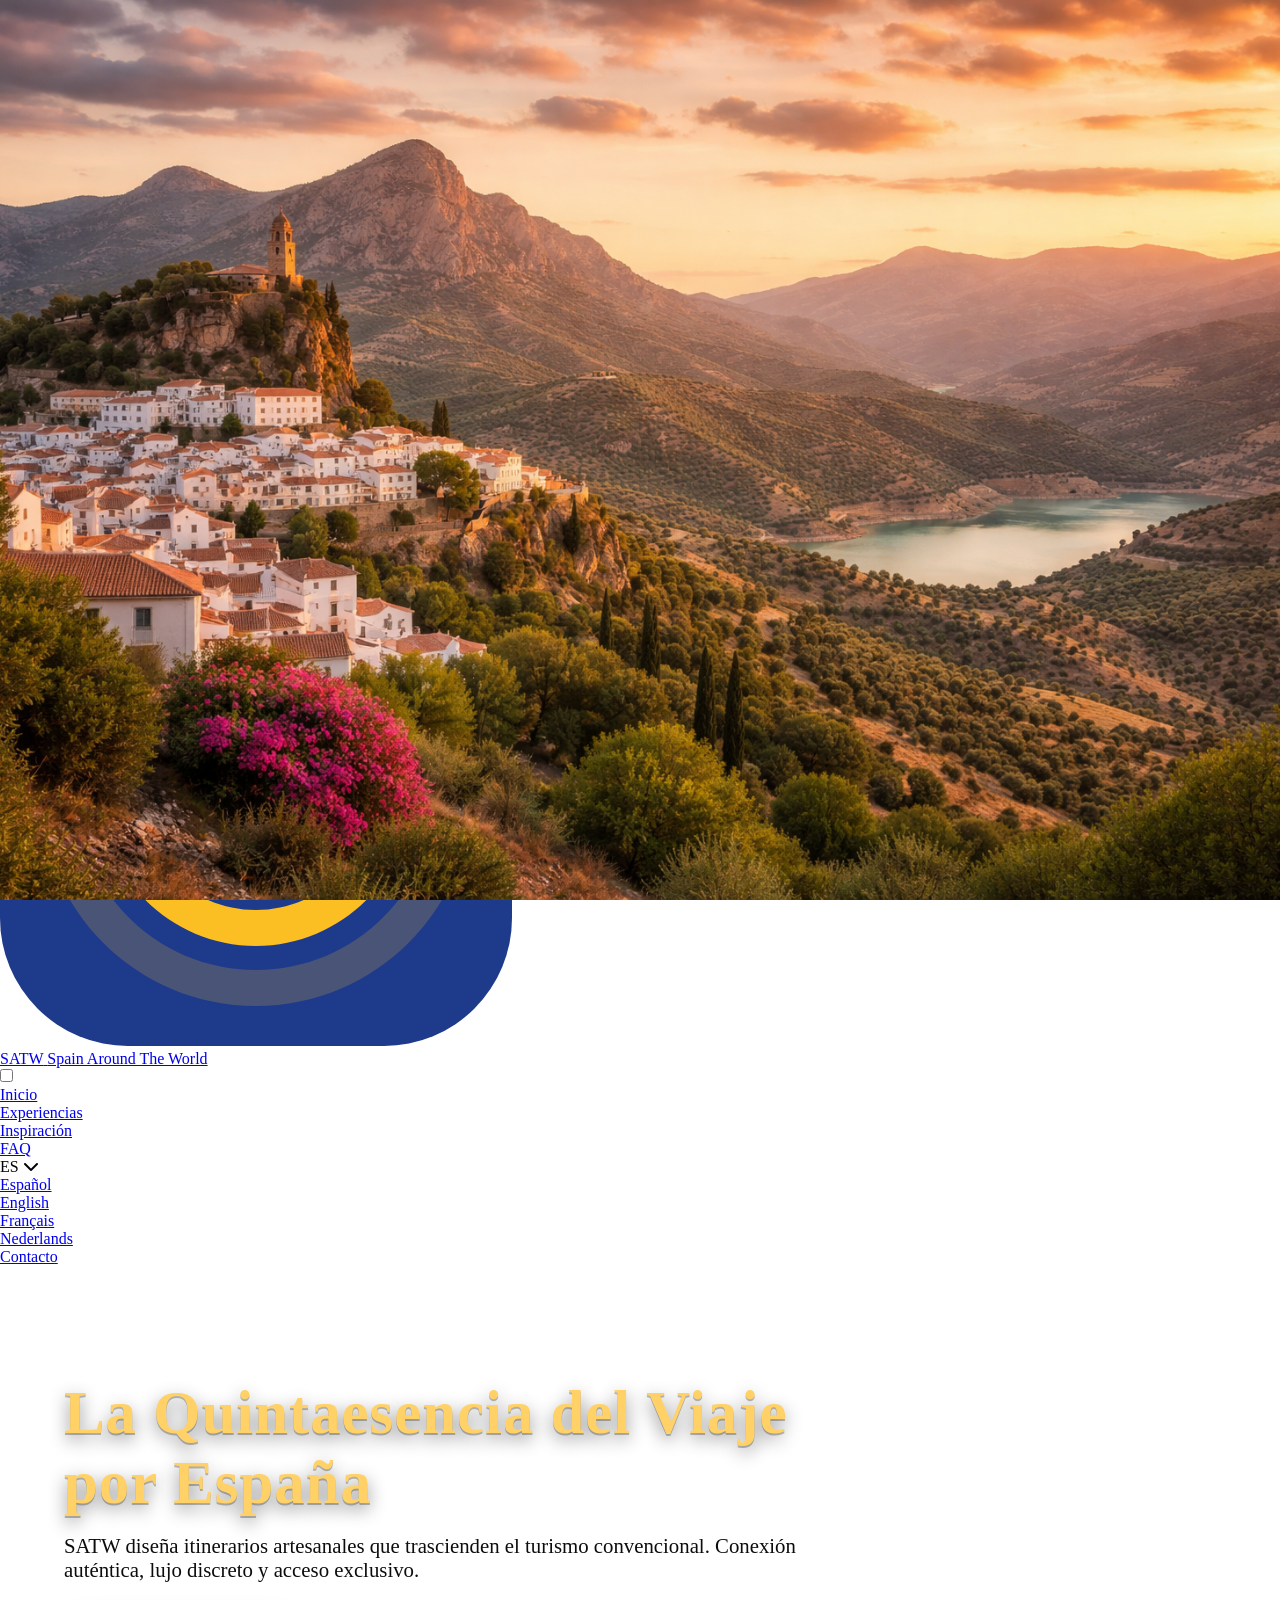
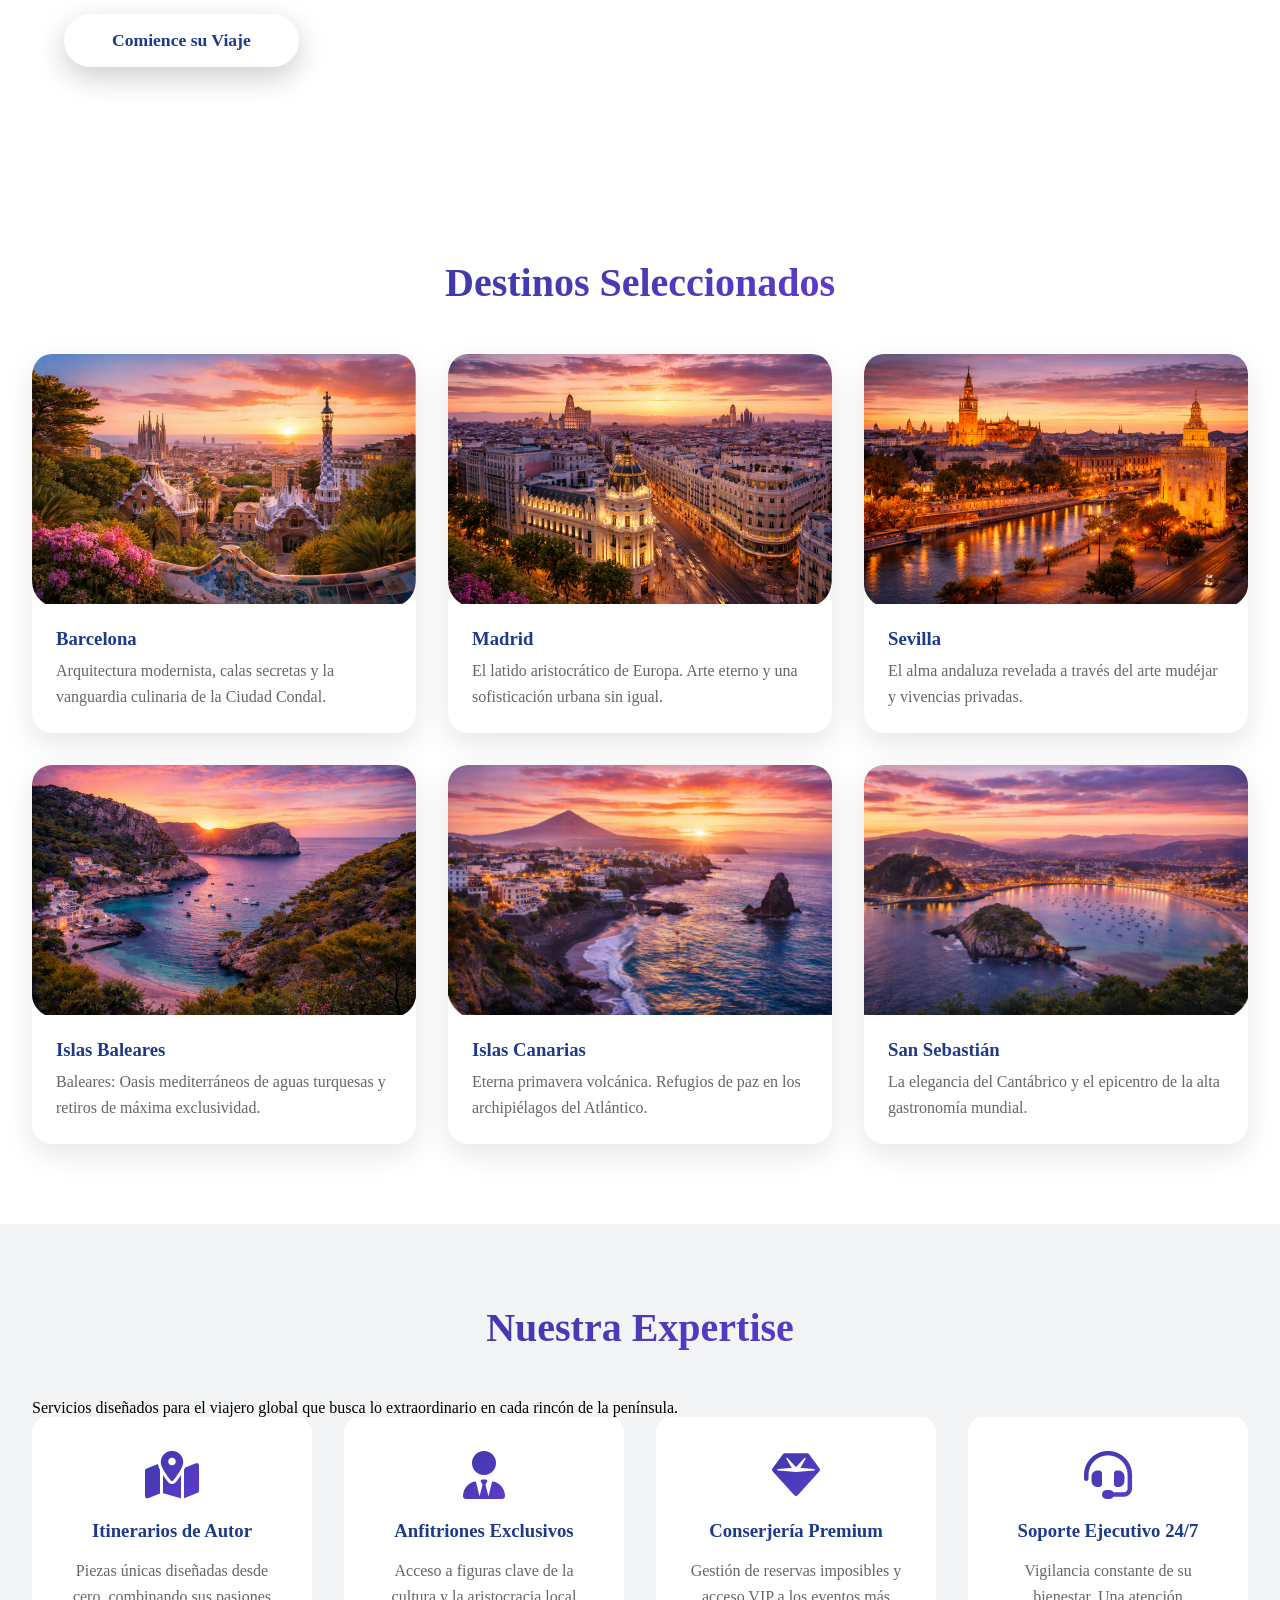
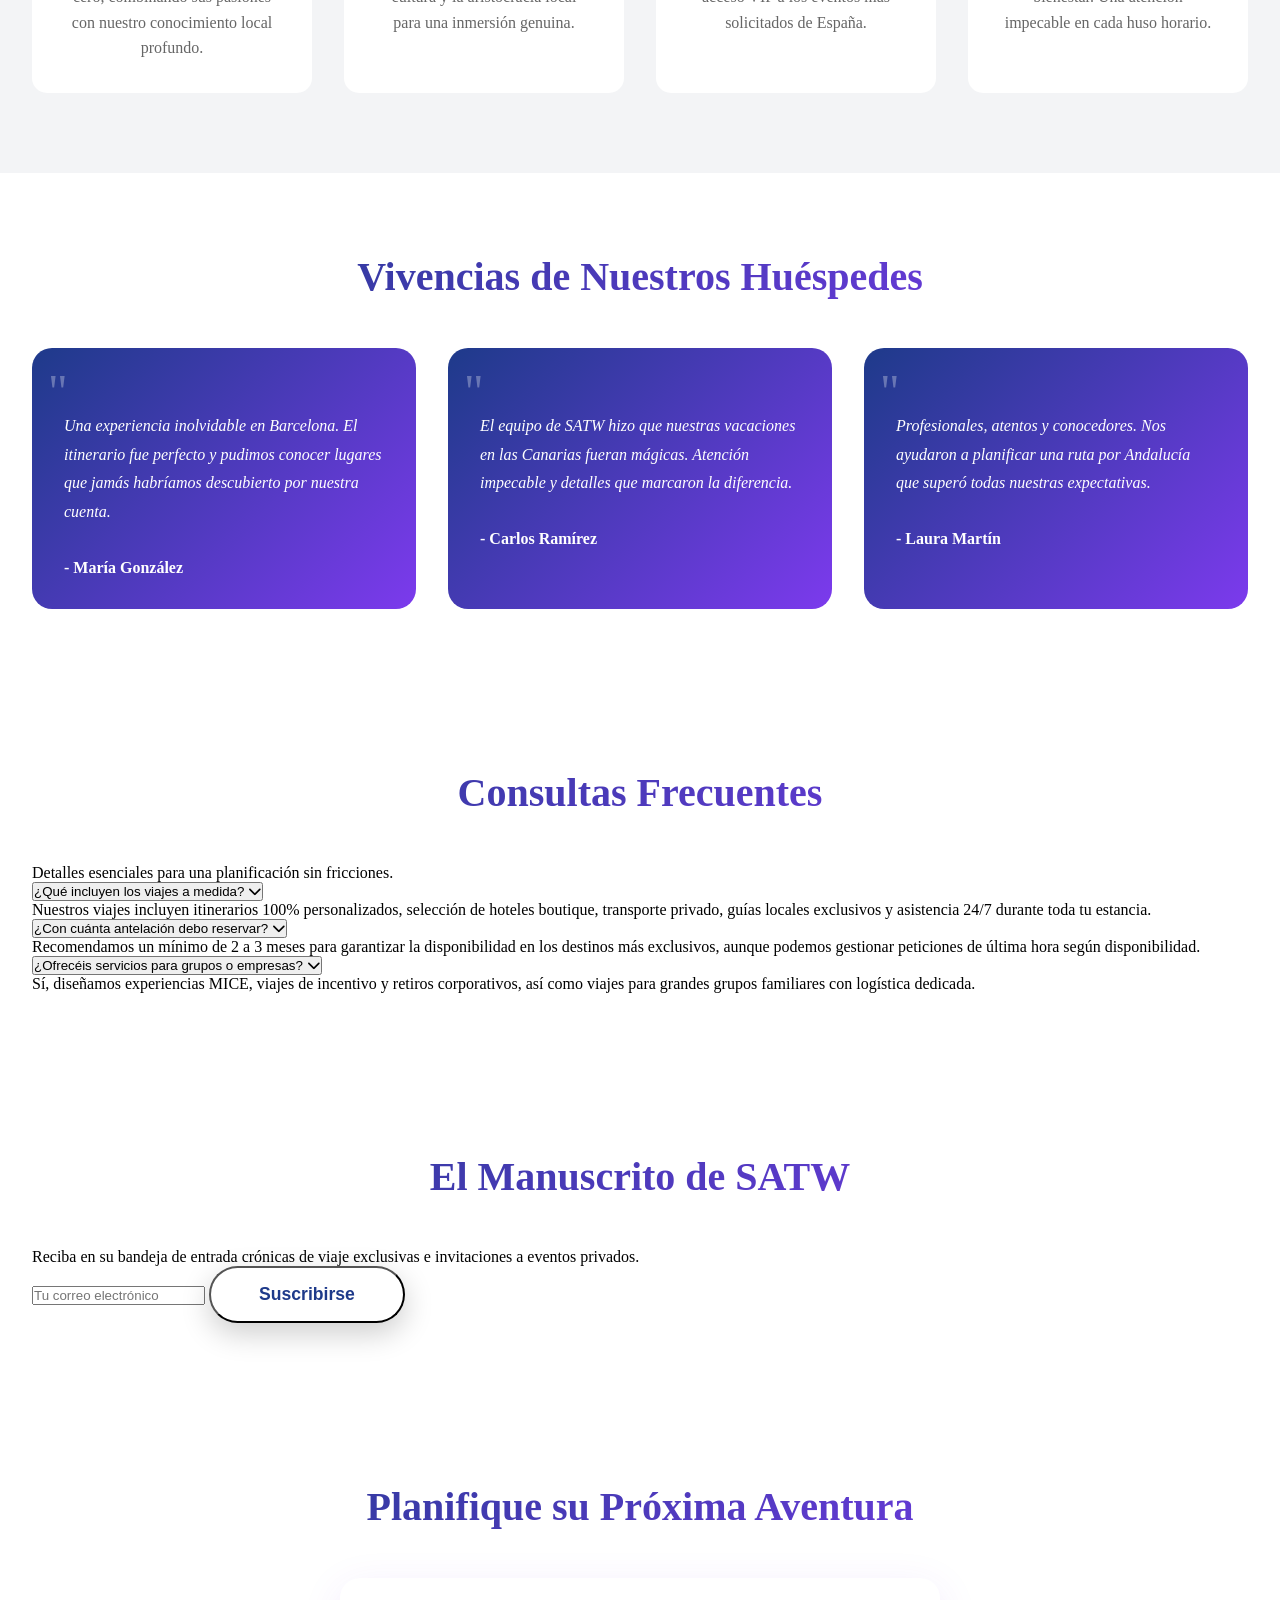
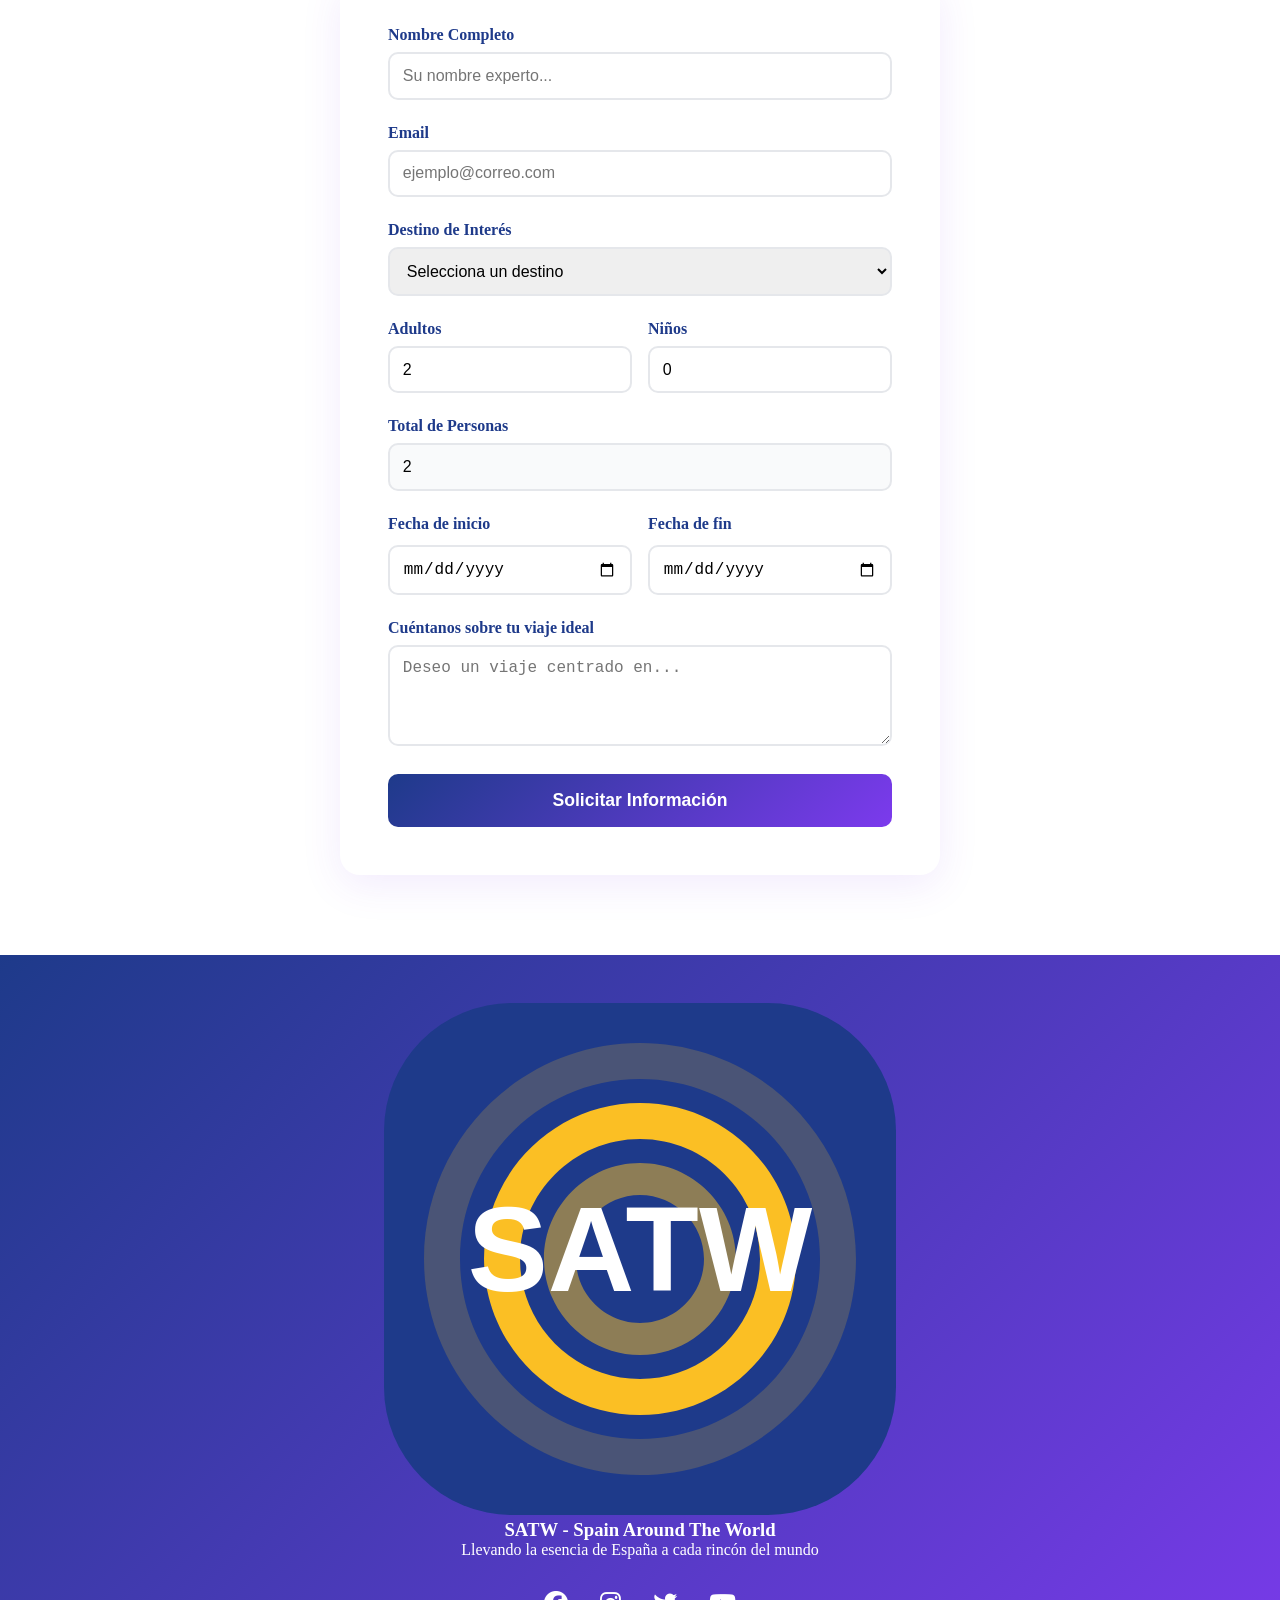
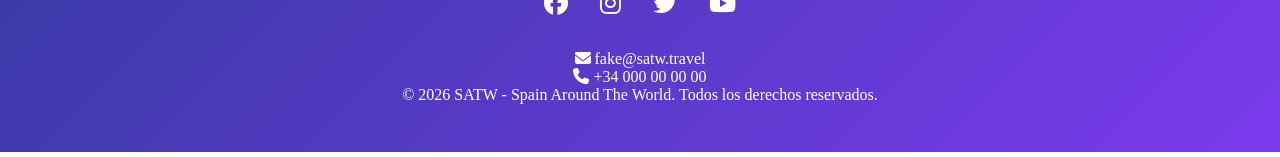
==== commit 170d0432: "Fix HTML typo in servicios section" ====
--- a/index.html
+++ b/index.html
@@ -277,8 +277,8 @@
           <div class="service-card reveal">
             <div class="service-icon">
               <i class="fa-solid fa-user-tie"></i>
-            <h>
-            </div3 data-i18n="serv_local_h">Embajadores Locales</h3>
+            </div>
+            <h3 data-i18n="serv_local_h">Embajadores Locales</h3>
             <p data-i18n="serv_local_p">
               Más que guías, tendrás anfitriones expertos que te abrirán las
               puertas a los secretos mejor guardados de nuestra cultura.
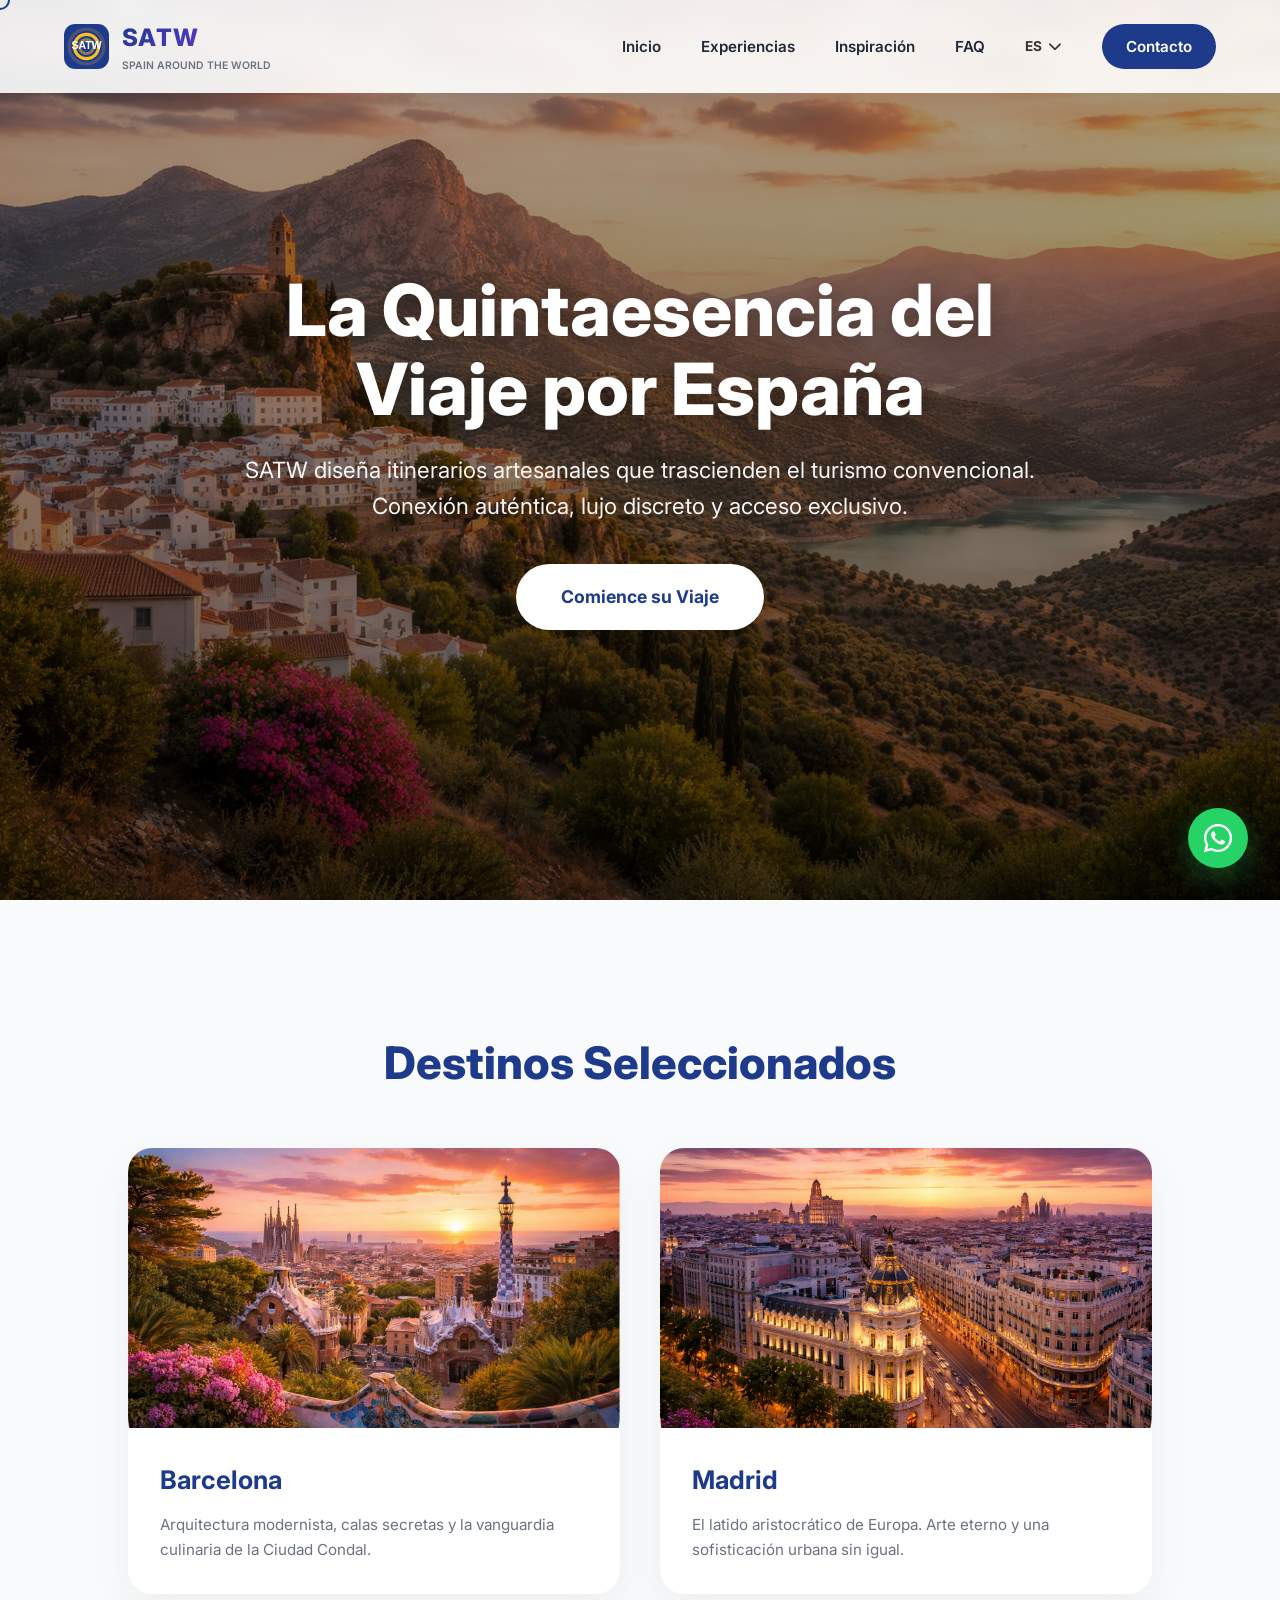
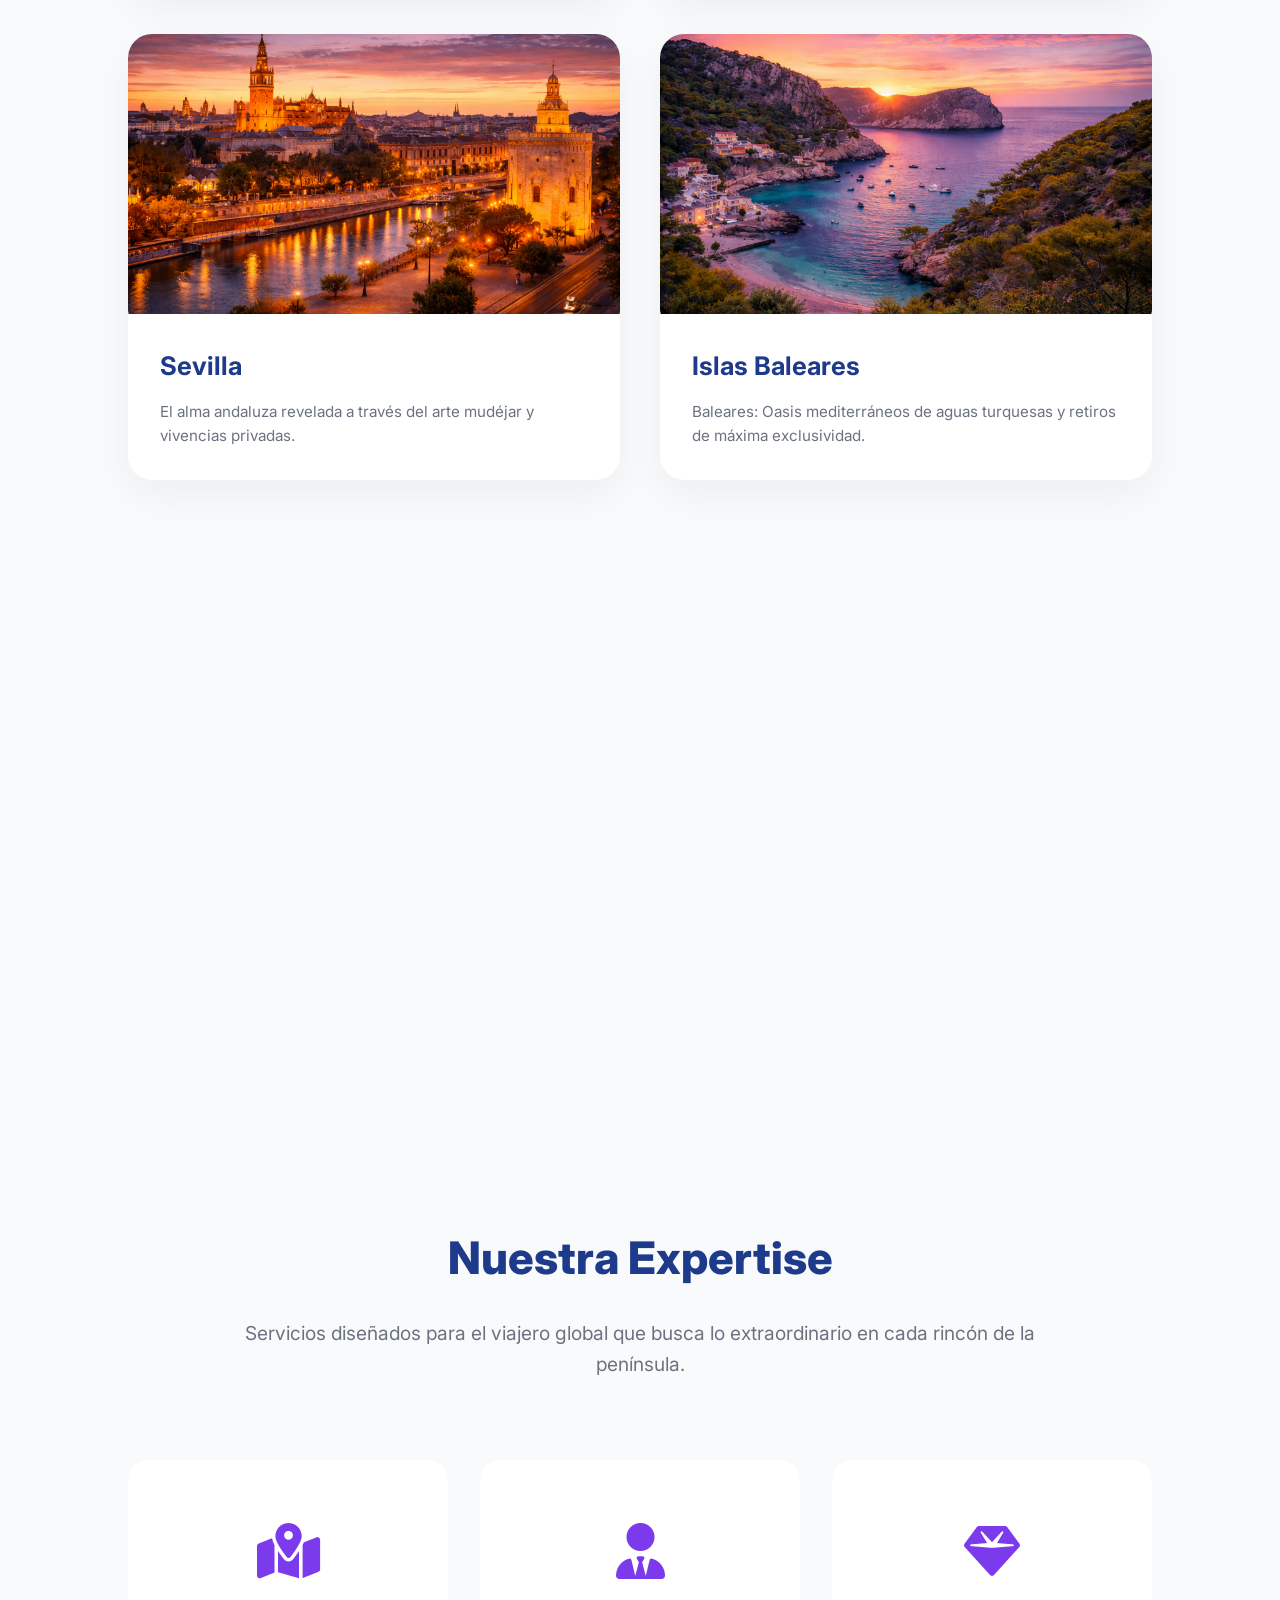
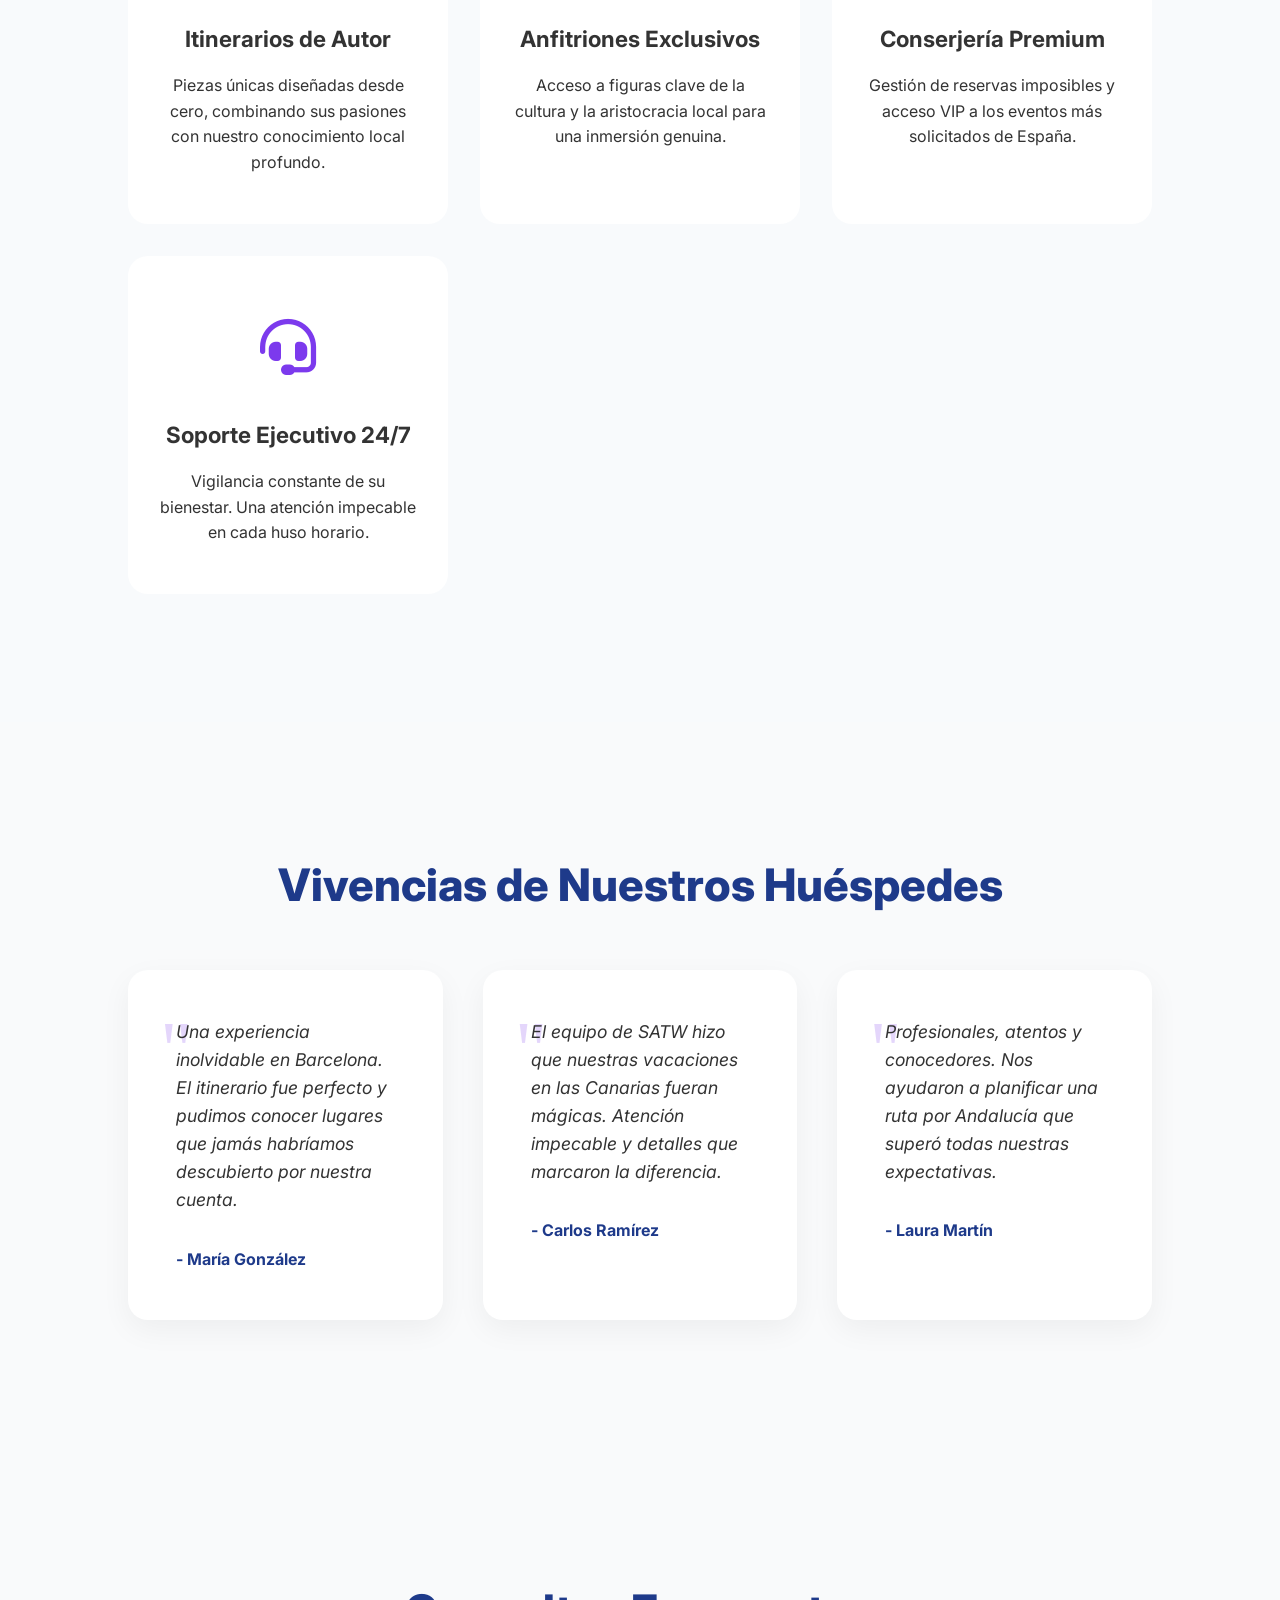
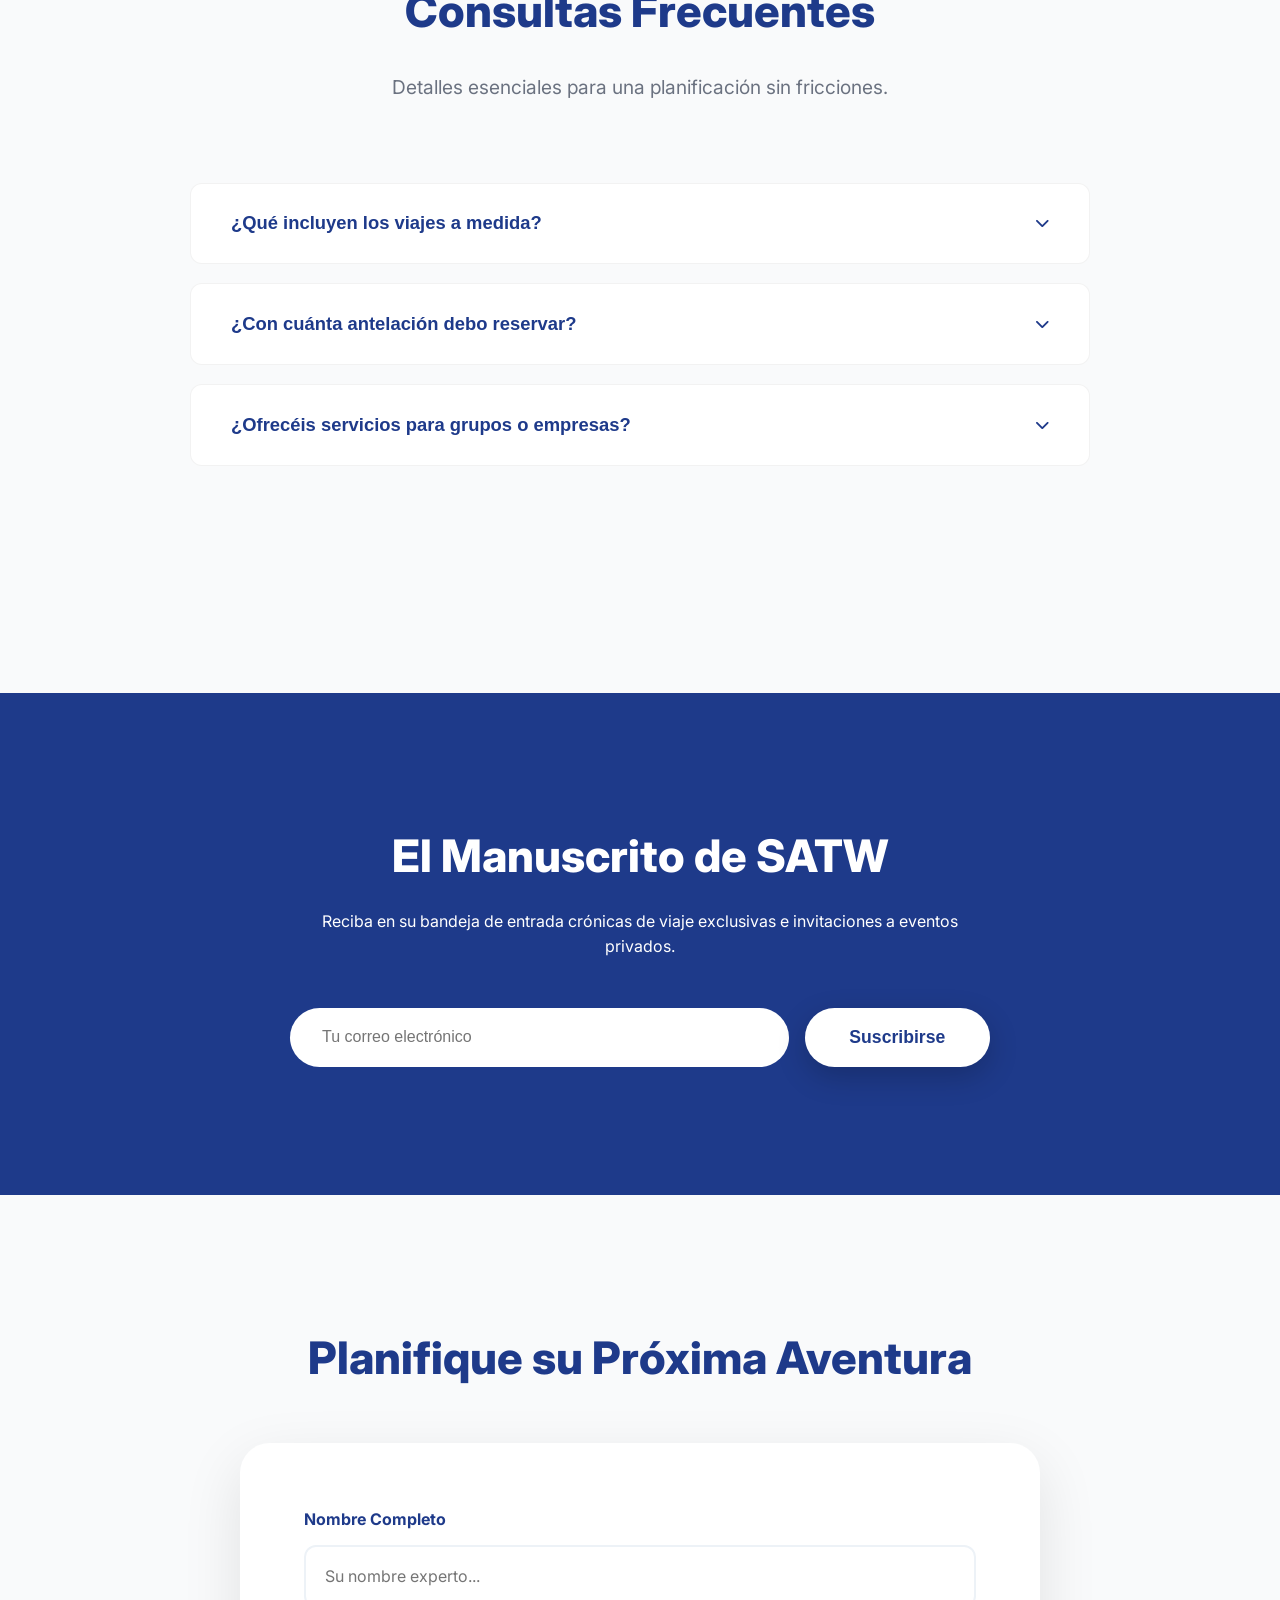
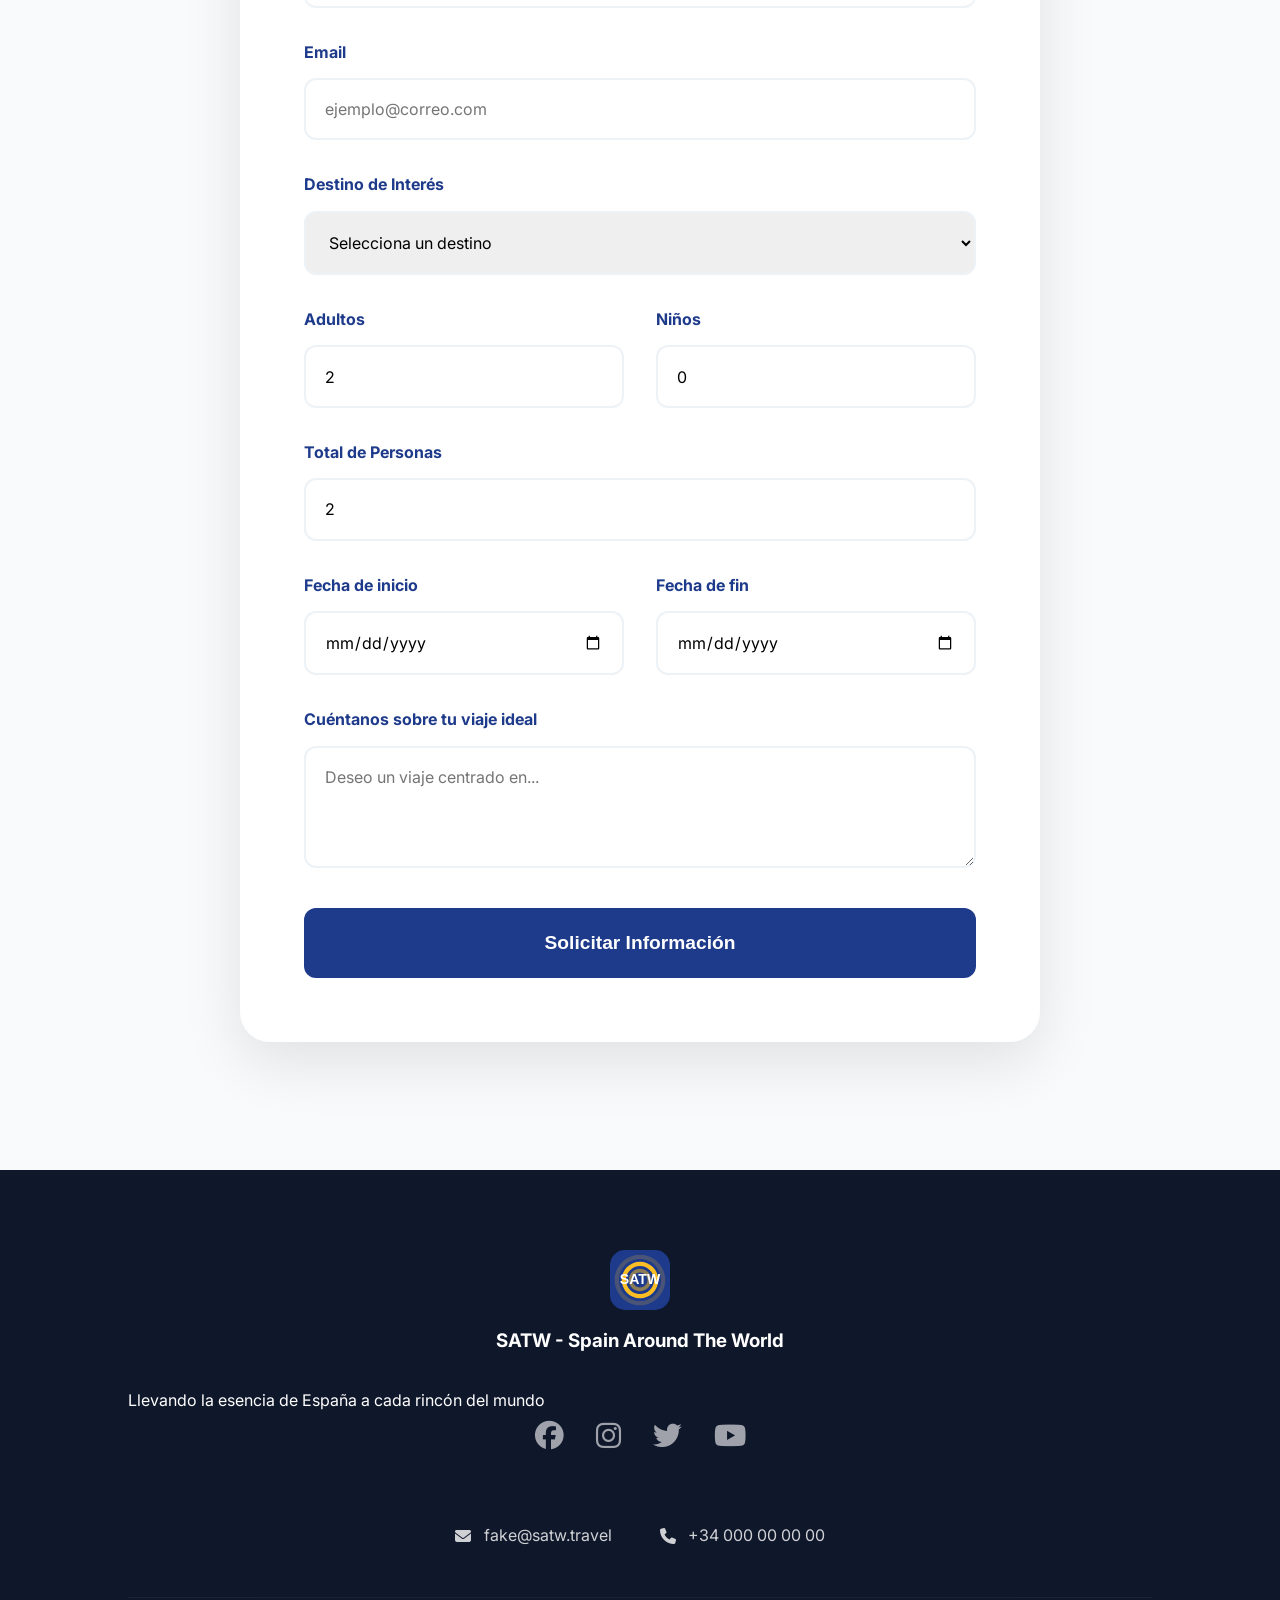
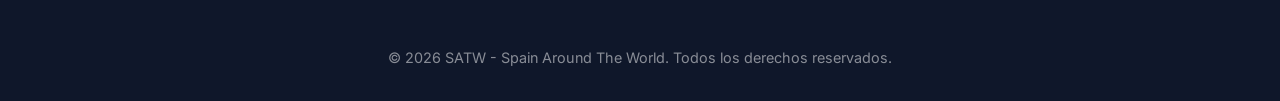
==== commit fb9430be: "Add files via upload" ====
--- a/index.html
+++ b/index.html
@@ -80,11 +80,15 @@
       crossorigin="anonymous"
       referrerpolicy="no-referrer"
     />
+    <link
+      href="https://fonts.googleapis.com/css2?family=Inter:wght@300;400;500;600;700;800&display=swap"
+      rel="stylesheet"
+    />
     <link rel="stylesheet" href="styles.css" />
     <script src="script.js" defer></script>
     <link rel="icon" type="image/svg+xml" href="images/favicon.svg" />
   </head>
-  <body>
+  <body class="loading">
     <!-- Splash Screen -->
     <div id="splash-screen">
       <div class="splash-content">
@@ -104,6 +108,7 @@
       href="https://wa.me/34000000000"
       class="floating-whatsapp"
       target="_blank"
+      rel="noopener"
       aria-label="Contactar por WhatsApp"
     >
       <i class="fa-brands fa-whatsapp"></i>
@@ -114,7 +119,11 @@
       <nav>
         <div class="logo">
           <a href="index.html" class="logo-link" aria-label="Volver al inicio">
-            <img src="images/favicon.svg" alt="España Alrededor del Mundo Logo" class="logo-image" />
+            <img
+              src="images/favicon.svg"
+              alt="España Alrededor del Mundo Logo"
+              class="logo-image"
+            />
             <div class="logo-text">
               <span class="logo-main">SATW</span>
               <span class="logo-sub">Spain Around The World</span>
@@ -132,12 +141,16 @@
         </label>
         <ul id="primary-navigation" class="nav-links">
           <li><a href="index.html" data-i18n="nav_home">Inicio</a></li>
-          <li><a href="experiencias.html" data-i18n="nav_exp">Experiencias</a></li>
+          <li>
+            <a href="experiencias.html" data-i18n="nav_exp">Experiencias</a>
+          </li>
           <li><a href="blog.html" data-i18n="nav_blog">Inspiración</a></li>
           <li><a href="index.html#faq" data-i18n="nav_faq">FAQ</a></li>
           <li>
             <div class="lang-selector">
-              <span class="current-lang">ES <i class="fa-solid fa-chevron-down"></i></span>
+              <span class="current-lang"
+                >ES <i class="fa-solid fa-chevron-down"></i
+              ></span>
               <ul class="lang-dropdown">
                 <li><a href="#" data-lang="es">Español</a></li>
                 <li><a href="#" data-lang="en">English</a></li>
@@ -146,7 +159,14 @@
               </ul>
             </div>
           </li>
-          <li><a href="index.html#contacto" class="nav-cta" data-i18n="nav_contact">Contacto</a></li>
+          <li>
+            <a
+              href="index.html#contacto"
+              class="nav-cta"
+              data-i18n="nav_contact"
+              >Contacto</a
+            >
+          </li>
         </ul>
       </nav>
     </header>
@@ -165,7 +185,9 @@
             SATW te conecta con los rincones más auténticos de España y los
             lleva a cada esquina del planeta
           </p>
-          <a href="#contacto" class="cta-button" data-i18n="cta_plan">Planifica tu Aventura</a>
+          <a href="#contacto" class="cta-button" data-i18n="cta_plan"
+            >Planifica tu Aventura</a
+          >
         </div>
       </section>
 
@@ -309,7 +331,9 @@
 
       <!-- Testimonios -->
       <section id="testimonios">
-        <h2 class="reveal" data-i18n="test_title">Lo Que Dicen Nuestros Clientes</h2>
+        <h2 class="reveal" data-i18n="test_title">
+          Lo Que Dicen Nuestros Clientes
+        </h2>
         <div class="testimonials-container">
           <div class="testimonial reveal">
             <div class="testimonial-quote">"</div>
@@ -318,7 +342,9 @@
               perfecto y pudimos conocer lugares que jamás habríamos descubierto
               por nuestra cuenta.
             </p>
-            <p class="testimonial-author" data-i18n="test_1_author">- María González</p>
+            <p class="testimonial-author" data-i18n="test_1_author">
+              - María González
+            </p>
           </div>
           <div class="testimonial reveal">
             <div class="testimonial-quote">"</div>
@@ -327,7 +353,9 @@
               Canarias fueran mágicas. Atención impecable y detalles que
               marcaron la diferencia.
             </p>
-            <p class="testimonial-author" data-i18n="test_2_author">- Carlos Ramírez</p>
+            <p class="testimonial-author" data-i18n="test_2_author">
+              - Carlos Ramírez
+            </p>
           </div>
           <div class="testimonial reveal">
             <div class="testimonial-quote">"</div>
@@ -335,44 +363,72 @@
               Profesionales, atentos y conocedores. Nos ayudaron a planificar
               una ruta por Andalucía que superó todas nuestras expectativas.
             </p>
-            <p class="testimonial-author" data-i18n="test_3_author">- Laura Martín</p>
-          </div>
-        </div>
-      </section>
-
+            <p class="testimonial-author" data-i18n="test_3_author">
+              - Laura Martín
+            </p>
+          </div>
+        </div>
+      </section>
 
       <!-- FAQ Section -->
       <section id="faq" class="faq-section reveal">
         <div class="section-header">
           <h2 data-i18n="faq_title">Preguntas Frecuentes</h2>
-          <p class="section-subtitle" data-i18n="faq_subtitle">Resolvemos tus dudas para que solo te preocupes de disfrutar de tu viaje.</p>
+          <p class="section-subtitle" data-i18n="faq_subtitle">
+            Resolvemos tus dudas para que solo te preocupes de disfrutar de tu
+            viaje.
+          </p>
         </div>
         <div class="faq-container">
           <div class="faq-item">
-            <button class="faq-question" aria-expanded="false" data-i18n="faq_q1">
+            <button
+              class="faq-question"
+              aria-expanded="false"
+              data-i18n="faq_q1"
+            >
               ¿Qué incluyen los viajes a medida?
               <i class="fa-solid fa-chevron-down"></i>
             </button>
             <div class="faq-answer">
-              <p data-i18n="faq_a1">Nuestros viajes incluyen itinerarios 100% personalizados, selección de hoteles boutique, transporte privado, guías locales exclusivos y asistencia 24/7 durante toda tu estancia.</p>
+              <p data-i18n="faq_a1">
+                Nuestros viajes incluyen itinerarios 100% personalizados,
+                selección de hoteles boutique, transporte privado, guías locales
+                exclusivos y asistencia 24/7 durante toda tu estancia.
+              </p>
             </div>
           </div>
           <div class="faq-item">
-            <button class="faq-question" aria-expanded="false" data-i18n="faq_q2">
+            <button
+              class="faq-question"
+              aria-expanded="false"
+              data-i18n="faq_q2"
+            >
               ¿Con cuánta antelación debo reservar?
               <i class="fa-solid fa-chevron-down"></i>
             </button>
             <div class="faq-answer">
-              <p data-i18n="faq_a2">Recomendamos un mínimo de 2 a 3 meses para garantizar la disponibilidad en los destinos más exclusivos, aunque podemos gestionar peticiones de última hora según disponibilidad.</p>
+              <p data-i18n="faq_a2">
+                Recomendamos un mínimo de 2 a 3 meses para garantizar la
+                disponibilidad en los destinos más exclusivos, aunque podemos
+                gestionar peticiones de última hora según disponibilidad.
+              </p>
             </div>
           </div>
           <div class="faq-item">
-            <button class="faq-question" aria-expanded="false" data-i18n="faq_q3">
+            <button
+              class="faq-question"
+              aria-expanded="false"
+              data-i18n="faq_q3"
+            >
               ¿Ofrecéis servicios para grupos o empresas?
               <i class="fa-solid fa-chevron-down"></i>
             </button>
             <div class="faq-answer">
-              <p data-i18n="faq_a3">Sí, diseñamos experiencias MICE, viajes de incentivo y retiros corporativos, así como viajes para grandes grupos familiares con logística dedicada.</p>
+              <p data-i18n="faq_a3">
+                Sí, diseñamos experiencias MICE, viajes de incentivo y retiros
+                corporativos, así como viajes para grandes grupos familiares con
+                logística dedicada.
+              </p>
             </div>
           </div>
         </div>
@@ -394,34 +450,56 @@
               aria-label="Correo electrónico para newsletter"
               data-i18n="news_placeholder"
             />
-            <button type="submit" class="cta-button" data-i18n="news_btn">Suscribirme</button>
+            <button type="submit" class="cta-button" data-i18n="news_btn">
+              Suscribirme
+            </button>
           </form>
         </div>
       </section>
 
       <!-- Formulario de Contacto -->
       <section id="contacto">
-        <h2 class="reveal" data-i18n="contact_h2">Planifica Tu Próxima Aventura</h2>
+        <h2 class="reveal" data-i18n="contact_h2">
+          Planifica Tu Próxima Aventura
+        </h2>
         <form class="contact-form reveal">
           <div class="form-group">
             <label for="nombre" data-i18n="form_name">Nombre Completo</label>
-            <input type="text" id="nombre" name="nombre" required data-i18n="form_name_placeholder" />
+            <input
+              type="text"
+              id="nombre"
+              name="nombre"
+              required
+              data-i18n="form_name_placeholder"
+            />
           </div>
           <div class="form-group">
             <label for="email" data-i18n="form_email">Email</label>
-            <input type="email" id="email" name="email" required data-i18n="form_email_placeholder" />
+            <input
+              type="email"
+              id="email"
+              name="email"
+              required
+              data-i18n="form_email_placeholder"
+            />
           </div>
           <div class="form-group">
-            <label for="destino" data-i18n="form_destination">Destino de Interés</label>
+            <label for="destino" data-i18n="form_destination"
+              >Destino de Interés</label
+            >
             <select id="destino" name="destino">
-              <option value="" data-i18n="form_opt_default">Selecciona un destino</option>
+              <option value="" data-i18n="form_opt_default">
+                Selecciona un destino
+              </option>
               <option value="barcelona">Barcelona</option>
               <option value="madrid">Madrid</option>
               <option value="sevilla">Sevilla</option>
               <option value="baleares">Islas Baleares</option>
               <option value="canarias">Islas Canarias</option>
               <option value="san-sebastian">San Sebastián</option>
-              <option value="otro" data-i18n="form_opt_other">Otro destino</option>
+              <option value="otro" data-i18n="form_opt_other">
+                Otro destino
+              </option>
             </select>
           </div>
           <div class="form-group small-inputs-grid">
@@ -441,7 +519,9 @@
             </div>
           </div>
           <div class="form-group">
-            <label for="total-personas" data-i18n="form_total">Total de Personas</label>
+            <label for="total-personas" data-i18n="form_total"
+              >Total de Personas</label
+            >
             <input
               type="number"
               id="total-personas"
@@ -452,7 +532,9 @@
           </div>
           <div class="form-group date-grid">
             <div>
-              <label for="fecha-inicio" data-i18n="form_start">Fecha de inicio</label>
+              <label for="fecha-inicio" data-i18n="form_start"
+                >Fecha de inicio</label
+              >
               <input type="date" id="fecha-inicio" name="fecha-inicio" />
             </div>
             <div>
@@ -461,8 +543,15 @@
             </div>
           </div>
           <div class="form-group">
-            <label for="mensaje" data-i18n="form_message">Cuéntanos sobre tu viaje ideal</label>
-            <textarea id="mensaje" name="mensaje" rows="4" data-i18n="form_message_placeholder"></textarea>
+            <label for="mensaje" data-i18n="form_message"
+              >Cuéntanos sobre tu viaje ideal</label
+            >
+            <textarea
+              id="mensaje"
+              name="mensaje"
+              rows="4"
+              data-i18n="form_message_placeholder"
+            ></textarea>
           </div>
           <button type="submit" class="submit-button" data-i18n="form_btn">
             Solicitar Información
@@ -475,13 +564,22 @@
     <footer>
       <div class="footer-content">
         <div class="footer-logo">
-          <img src="images/favicon.svg" alt="" class="logo-image" aria-hidden="true" />
+          <img
+            src="images/favicon.svg"
+            alt=""
+            class="logo-image"
+            aria-hidden="true"
+          />
           <h3 data-i18n="footer_h3">SATW - Spain Around The World</h3>
         </div>
-        <p data-i18n="footer_tagline">Llevando la esencia de España a cada rincón del mundo</p>
+        <p data-i18n="footer_tagline">
+          Llevando la esencia de España a cada rincón del mundo
+        </p>
         <div class="social-links">
           <a href="#" aria-label="Facebook"><i class="fab fa-facebook"></i></a>
-          <a href="#" aria-label="Instagram"><i class="fab fa-instagram"></i></a>
+          <a href="#" aria-label="Instagram"
+            ><i class="fab fa-instagram"></i
+          ></a>
           <a href="#" aria-label="Twitter"><i class="fab fa-twitter"></i></a>
           <a href="#" aria-label="YouTube"><i class="fab fa-youtube"></i></a>
         </div>
--- a/styles.css
+++ b/styles.css
@@ -1,460 +1,985 @@
-* {
-  margin: 0;
-  padding: 0;
-  box-sizing: border-box;
-}
-
-:root {
-  --primary-dark: #1e3a8a;
-  --primary-light: #3b82f6;
-  --accent: #7c3aed;
-  --accent-warm: #ffd166;
-  --text-dark: #1f2937;
-  --text-light: #6b7280;
-  --bg-light: #f9fafb;
-}
-            background-size: cover;
-            opacity: 0.3;
-            z-index: 1;
-        }
-
-        /* Capa oscura y sombra inferior sobre la imagen del hero */
-        .hero::after {
-            content: '';
-            position: absolute;
-            top: 0;
-            left: 0;
-            right: 0;
-            bottom: 0;
-            pointer-events: none;
-            background: linear-gradient(180deg, rgba(0,0,0,0.35) 0%, rgba(0,0,0,0.45) 60%, rgba(0,0,0,0.65) 100%);
-            z-index: 1;
-        }
-
-        .hero-content {
-            position: relative;
-            z-index: 2;
-            max-width: 800px;
-            padding: 2rem;
-            animation: fadeInUp 1s ease-out;
-        }
-
-        .hero-image {
-            position: absolute;
-            top: 0;
-            left: 0;
-            width: 100%;
-            height: 100%;
-            object-fit: cover;
-            z-index: 0;
-        }
-
-        @keyframes fadeInUp {
-            from {
-                opacity: 0;
-                transform: translateY(30px);
-            }
-            to {
-                opacity: 1;
-                transform: translateY(0);
-            }
-        }
-
-        .hero h1 {
-            font-size: 3.8rem;
-            margin-bottom: 1rem;
-            color: #FFD166;
-            font-weight: 800;
-            letter-spacing: 1px;
-            text-shadow: 0 6px 18px rgba(0,0,0,0.45), 0 2px 0 rgba(0,0,0,0.25);
-        }
-
-        .hero p {
-            font-size: 1.3rem;
-            margin-bottom: 2rem;
-            opacity: 0.95;
-        }
-
-        .cta-button {
-            display: inline-block;
-            padding: 1rem 3rem;
-            background: white;
-            color: #1e3a8a;
-            text-decoration: none;
-            border-radius: 50px;
-            font-weight: bold;
-            font-size: 1.1rem;
-            transition: all 0.3s;
-            box-shadow: 0 10px 30px rgba(0, 0, 0, 0.2);
-        }
-
-        .cta-button:hover {
-            transform: translateY(-3px);
-            box-shadow: 0 15px 40px rgba(0, 0, 0, 0.3);
-        }
-
-        /* Secciones */
-        section {
-            padding: 5rem 2rem;
-            width: 100%;
-            max-width: none;
-            margin: 0;
-        }
-
-        h2 {
-            text-align: center;
-            font-size: 2.5rem;
-            margin-bottom: 3rem;
-            background: linear-gradient(135deg, #1e3a8a, #7c3aed);
-            -webkit-background-clip: text;
-            -webkit-text-fill-color: transparent;
-            background-clip: text;
-        }
-
-        /* Destinos */
-        .destinations-grid {
-            display: grid;
-            grid-template-columns: repeat(3, 1fr);
-            gap: 2rem;
-            justify-items: stretch;
-        }
-
-        .destination-card {
-            background: white;
-            border-radius: 20px;
-            overflow: hidden;
-            box-shadow: 0 10px 30px rgba(0, 0, 0, 0.1);
-            transition: all 0.3s;
-            cursor: pointer;
-        }
-
-        .destination-card:hover {
-            transform: translateY(-10px);
-            box-shadow: 0 20px 40px rgba(124, 58, 237, 0.2);
-        }
-
-        .destination-image {
-            width: 100%;
-            height: 250px;
-            display: flex;
-            align-items: center;
-            justify-content: center;
-            overflow: hidden;
-            position: relative;
-            background: linear-gradient(135deg, #3b82f6, #7c3aed);
-        }
-
-        .destination-image img {
-            width: 100%;
-            height: 100%;
-            object-fit: cover;
-            display: block;
-        }
-
-        .destination-info {
-            padding: 1.5rem;
-        }
-
-        .destination-info h3 {
-            color: #1e3a8a;
-            margin-bottom: 0.5rem;
-        }
-
-        .destination-info p {
-            color: #666;
-            line-height: 1.6;
-        }
-
-        /* Servicios */
-        .services {
-            background: #f3f4f6;
-        }
-
-        .services-grid {
-            display: grid;
-            grid-template-columns: repeat(auto-fit, minmax(250px, 1fr));
-            gap: 2rem;
-        }
-
-        .service-card {
-            background: white;
-            padding: 2rem;
-            border-radius: 15px;
-            text-align: center;
-            transition: all 0.3s;
-        }
-
-        .service-card:hover {
-            transform: scale(1.05);
-            box-shadow: 0 10px 30px rgba(124, 58, 237, 0.15);
-        }
-
-        .service-icon {
-            font-size: 3rem;
-            background: linear-gradient(135deg, #1e3a8a, #7c3aed);
-            -webkit-background-clip: text;
-            -webkit-text-fill-color: transparent;
-            background-clip: text;
-            margin-bottom: 1rem;
-        }
-
-        .service-card h3 {
-            color: #1e3a8a;
-            margin-bottom: 1rem;
-        }
-
-        .service-card p {
-            color: #666;
-            line-height: 1.6;
-        }
-
-        /* Testimonios */
-        .testimonials-container {
-            display: grid;
-            grid-template-columns: repeat(auto-fit, minmax(300px, 1fr));
-            gap: 2rem;
-        }
-
-        .testimonial {
-            background: linear-gradient(135deg, #1e3a8a, #7c3aed);
-            color: white;
-            padding: 2rem;
-            border-radius: 20px;
-            position: relative;
-        }
-
-        .testimonial-quote {
-            font-size: 3rem;
-            position: absolute;
-            top: 1rem;
-            left: 1rem;
-            opacity: 0.3;
-        }
-
-        .testimonial-text {
-            margin: 2rem 0;
-            line-height: 1.8;
-            font-style: italic;
-        }
-
-        .testimonial-author {
-            font-weight: bold;
-            margin-top: 1rem;
-        }
-
-        /* Formulario de contacto */
-        .contact-form {
-            max-width: 600px;
-            margin: 0 auto;
-            background: white;
-            padding: 3rem;
-            border-radius: 20px;
-            box-shadow: 0 10px 40px rgba(124, 58, 237, 0.1);
-        }
-
-        .form-group {
-            margin-bottom: 1.5rem;
-        }
-
-        .form-group label {
-            display: block;
-            margin-bottom: 0.5rem;
-            color: #1e3a8a;
-            font-weight: 600;
-        }
-
-        .form-group input,
-        .form-group select,
-        .form-group textarea {
-            width: 100%;
-            max-width: 100%;
-            padding: 0.8rem;
-            border: 2px solid #e5e7eb;
-            border-radius: 10px;
-            font-size: 1rem;
-            transition: border-color 0.3s;
-        }
-
-        /* Grid para inputs pequeños (adultos / niños) */
-        .small-inputs-grid {
-            display: grid;
-            grid-template-columns: 1fr 1fr;
-            gap: 1rem;
-        }
-
-        /* Grid para selecciones de fecha lado a lado */
-        .date-grid {
-            display: grid;
-            grid-template-columns: 1fr 1fr;
-            gap: 1rem;
-        }
-
-        /* Asegura que cada bloque tenga orientación columna (label encima del input) */
-        .date-grid > div {
-            display: flex;
-            flex-direction: column;
-            gap: 0.25rem;
-        }
-        /* Estilo para inputs de solo lectura (total) */
-        input[readonly] {
-            background: #f9fafb;
-            cursor: default;
-        }
-
-        .form-group input:focus,
-        .form-group select:focus,
-        .form-group textarea:focus {
-            outline: none;
-            border-color: #7c3aed;
-        }
-
-        .submit-button {
-            width: 100%;
-            padding: 1rem;
-            background: linear-gradient(135deg, #1e3a8a, #7c3aed);
-            color: white;
-            border: none;
-            border-radius: 10px;
-            font-size: 1.1rem;
-            font-weight: bold;
-            cursor: pointer;
-            transition: all 0.3s;
-        }
-
-        .submit-button:hover {
-            transform: translateY(-2px);
-            box-shadow: 0 10px 30px rgba(124, 58, 237, 0.3);
-        }
-
-        /* Footer */
-        footer {
-            background: linear-gradient(135deg, #1e3a8a, #7c3aed);
-            color: white;
-            padding: 3rem 2rem;
-            text-align: center;
-        }
-
-        .footer-content {
-            width: 100%;
-            max-width: none;
-            margin: 0;
-            padding: 0 2rem;
-        }
-
-        .social-links {
-            display: flex;
-            justify-content: center;
-            gap: 2rem;
-            margin: 2rem 0;
-            font-size: 1.5rem;
-        }
-
-        .social-links a {
-            color: white;
-            transition: transform 0.3s;
-        }
-
-        .social-links a:hover {
-            transform: scale(1.2);
-        }
-
-        /* Responsive */
-        @media (max-width: 1024px) {
-            .destinations-grid {
-                grid-template-columns: repeat(2, 1fr);
-                gap: 1.5rem;
-            }
-
-            .hero h1 {
-                font-size: 3rem;
-            }
-
-            .hero p {
-                font-size: 1.15rem;
-            }
-
-            header {
-                padding: 0.9rem 1.5rem;
-            }
-
-            .nav-links {
-                gap: 1rem;
-            }
-
-            .hero-content {
-                padding: 1.5rem;
-            }
-
-            .cta-button {
-                padding: 0.9rem 2rem;
-                font-size: 1rem;
-            }
-
-            footer {
-                padding: 2rem 1.5rem;
-            }
-        }
-
-        @media (max-width: 768px) {
-            .hero h1 {
-                font-size: 2rem;
-            }
-
-            .hero p {
-                font-size: 1rem;
-            }
-
-            h2 {
-                font-size: 1.8rem;
-            }
-
-            .destinations-grid {
-                grid-template-columns: 1fr;
-            }
-        }
-
-        /* En pantallas pequeñas apilar las fechas (inicio / fin) */
-        @media (max-width: 600px) {
-            .date-grid {
-                grid-template-columns: 1fr;
-                gap: 0.75rem;
-            }
-        }
-        @media (max-width: 480px) {
-            .hero h1 {
-                font-size: 1.6rem;
-                line-height: 1.1;
-            }
-
-            .hero p {
-                font-size: 0.95rem;
-            }
-
-            .hero-content {
-                padding: 1rem;
-            }
-
-            header {
-                padding: 0.6rem 1rem;
-            }
-
-            .destinations-grid {
-                grid-template-columns: 1fr;
-                gap: 1rem;
-            }
-
-            .destination-image {
-                height: 200px;
-            }
-
-            .cta-button {
-                padding: 0.7rem 1.4rem;
-                font-size: 0.95rem;
-            }
-
-            .nav-links {
-                width: 240px;
-                padding: 1rem 1.5rem;
-            }
-        }
->>>>>>> 554434c2532d15357e457335e2a3988747863fe7
+﻿:root {
+  --primary-dark: #1e3a8a;
+  --primary-light: #3b82f6;
+  --accent: #7c3aed;
+  --accent-warm: #ffd166;
+  --text-dark: #1f2937;
+  --text-light: #6b7280;
+  --bg-light: #f9fafb;
+}
+
+* {
+  margin: 0;
+  padding: 0;
+  box-sizing: border-box;
+}
+
+body {
+  font-family: "Inter", "Segoe UI", Tahoma, Geneva, Verdana, sans-serif;
+  color: #333;
+  overflow-x: hidden;
+  background-color: var(--bg-light);
+  line-height: 1.6;
+}
+
+body.loading {
+  overflow: hidden;
+}
+
+/* --- Animations --- */
+.reveal {
+  opacity: 0;
+  transform: translateY(30px);
+  transition: all 0.8s cubic-bezier(0.16, 1, 0.3, 1);
+}
+
+.reveal.active {
+  opacity: 1;
+  transform: translateY(0);
+}
+
+.reveal-left {
+  opacity: 0;
+  transform: translateX(-50px);
+  transition: all 0.8s cubic-bezier(0.16, 1, 0.3, 1);
+}
+
+.reveal-left.active {
+  opacity: 1;
+  transform: translateX(0);
+}
+
+.reveal-right {
+  opacity: 0;
+  transform: translateX(50px);
+  transition: all 0.8s cubic-bezier(0.16, 1, 0.3, 1);
+}
+
+.reveal-right.active {
+  opacity: 1;
+  transform: translateX(0);
+}
+
+/* --- Splash Screen --- */
+#splash-screen {
+  position: fixed;
+  top: 0;
+  left: 0;
+  width: 100%;
+  height: 100%;
+  background: #fff;
+  display: flex;
+  justify-content: center;
+  align-items: center;
+  z-index: 9999;
+  transition: opacity 0.8s cubic-bezier(0.45, 0, 0.55, 1), visibility 0.8s;
+}
+
+#splash-screen.hidden {
+  opacity: 0;
+  visibility: hidden;
+}
+
+.splash-content {
+  text-align: center;
+  animation: pulse 2s infinite ease-in-out;
+}
+
+.splash-logo {
+  width: 120px;
+  margin-bottom: 2rem;
+}
+
+.splash-loader {
+  width: 50px;
+  height: 50px;
+  border: 3px solid rgba(30, 58, 138, 0.1);
+  border-top: 3px solid var(--primary-dark);
+  border-radius: 50%;
+  margin: 0 auto;
+  animation: spin 1s linear infinite;
+}
+
+@keyframes spin { 0% { transform: rotate(0deg); } 100% { transform: rotate(360deg); } }
+@keyframes pulse { 0%, 100% { transform: scale(1); opacity: 1; } 50% { transform: scale(1.05); opacity: 0.8; } }
+
+/* --- Custom Cursor --- */
+.custom-cursor {
+  width: 20px;
+  height: 20px;
+  border: 2px solid var(--primary-dark);
+  border-radius: 50%;
+  position: fixed;
+  pointer-events: none;
+  z-index: 99999;
+  transform: translate(-50%, -50%);
+  transition: width 0.3s, height 0.3s, background 0.3s, border-color 0.3s;
+}
+
+.custom-cursor.hover {
+  width: 40px;
+  height: 40px;
+  background: rgba(30, 58, 138, 0.1);
+  border-color: var(--accent);
+}
+
+@media (max-width: 1024px) {
+  .custom-cursor { display: none; }
+}
+
+/* --- Scroll Progress Bar --- */
+.scroll-progress {
+  position: fixed;
+  top: 0;
+  left: 0;
+  width: 0%;
+  height: 4px;
+  background: linear-gradient(to right, var(--primary-dark), var(--accent));
+  z-index: 2000;
+  transition: width 0.1s ease;
+}
+
+/* --- Floating WhatsApp --- */
+.floating-whatsapp {
+  position: fixed;
+  bottom: 2rem;
+  right: 2rem;
+  width: 60px;
+  height: 60px;
+  background: #25d366;
+  color: white;
+  border-radius: 50%;
+  display: flex;
+  align-items: center;
+  justify-content: center;
+  font-size: 2rem;
+  box-shadow: 0 10px 30px rgba(37, 211, 102, 0.3);
+  z-index: 1000;
+  text-decoration: none;
+  transition: all 0.3s;
+}
+
+.floating-whatsapp:hover {
+  transform: scale(1.1) translateY(-5px);
+  box-shadow: 0 15px 40px rgba(37, 211, 102, 0.4);
+}
+
+/* --- Header --- */
+header {
+  position: fixed;
+  top: 0;
+  width: 100%;
+  background: rgba(255, 255, 255, 0.9);
+  -webkit-backdrop-filter: blur(10px);
+  backdrop-filter: blur(10px);
+  box-shadow: 0 2px 20px rgba(0, 0, 0, 0.05);
+  z-index: 1000;
+  transition: all 0.4s ease;
+  padding: 1.2rem 5%;
+}
+
+header.scrolled {
+  padding: 0.7rem 5%;
+  background: rgba(255, 255, 255, 0.98);
+  box-shadow: 0 4px 30px rgba(0, 0, 0, 0.1);
+}
+
+nav {
+  display: flex;
+  justify-content: space-between;
+  align-items: center;
+}
+
+.logo-link {
+  text-decoration: none;
+  display: flex;
+  align-items: center;
+  gap: 0.8rem;
+}
+
+.logo-image {
+  width: 45px;
+  height: auto;
+  flex-shrink: 0;
+}
+
+.logo-text {
+  display: flex;
+  flex-direction: column;
+}
+
+.logo-main {
+  font-size: 1.5rem;
+  font-weight: 800;
+  background: linear-gradient(135deg, var(--primary-dark), var(--accent));
+  -webkit-background-clip: text;
+  -webkit-text-fill-color: transparent;
+  background-clip: text;
+  letter-spacing: 1.5px;
+}
+
+.logo-sub {
+  font-size: 0.65rem;
+  color: var(--text-light);
+  font-weight: 600;
+  text-transform: uppercase;
+}
+
+.nav-links {
+  display: flex;
+  gap: 2.5rem;
+  list-style: none;
+  align-items: center;
+}
+
+.nav-links a {
+  text-decoration: none;
+  color: var(--text-dark);
+  font-weight: 600;
+  font-size: 0.95rem;
+  transition: color 0.3s;
+}
+
+.nav-links a:hover,
+.nav-links a.active {
+  color: var(--accent);
+}
+
+.nav-cta {
+  background: var(--primary-dark);
+  color: white !important;
+  padding: 0.8rem 1.5rem;
+  border-radius: 50px;
+  transition: all 0.3s !important;
+}
+
+.nav-cta:hover {
+  background: var(--accent);
+  transform: translateY(-2px);
+  box-shadow: 0 5px 15px rgba(124, 58, 237, 0.2);
+}
+
+/* Mobile Toggle */
+.nav-toggle {
+  display: none;
+  cursor: pointer;
+  z-index: 1100;
+}
+
+.hamburger {
+  display: block;
+  width: 25px;
+  height: 2px;
+  background: var(--primary-dark);
+  position: relative;
+  transition: background 0.3s;
+}
+
+.hamburger::before,
+.hamburger::after {
+  content: "";
+  position: absolute;
+  width: 100%;
+  height: 100%;
+  background: var(--primary-dark);
+  transition: all 0.3s;
+}
+
+.hamburger::before { top: -8px; }
+.hamburger::after { top: 8px; }
+
+#nav-toggle:checked + .nav-toggle .hamburger { background: transparent; }
+#nav-toggle:checked + .nav-toggle .hamburger::before { transform: rotate(45deg); top: 0; }
+#nav-toggle:checked + .nav-toggle .hamburger::after { transform: rotate(-45deg); top: 0; }
+
+.nav-toggle-input { display: none; }
+
+/* Language Selector */
+.lang-selector {
+  position: relative;
+  cursor: pointer;
+}
+
+.current-lang {
+  font-weight: 700;
+  font-size: 0.85rem;
+  display: flex;
+  align-items: center;
+  gap: 0.4rem;
+}
+
+.lang-dropdown {
+  position: absolute;
+  top: calc(100% + 1rem);
+  right: 0;
+  background: white;
+  border-radius: 12px;
+  box-shadow: 0 10px 40px rgba(0,0,0,0.1);
+  list-style: none;
+  padding: 0.8rem;
+  min-width: 120px;
+  opacity: 0;
+  visibility: hidden;
+  transform: translateY(10px);
+  transition: all 0.3s;
+}
+
+.lang-selector:hover .lang-dropdown {
+  opacity: 1;
+  visibility: visible;
+  transform: translateY(0);
+}
+
+.lang-dropdown li a {
+  display: block;
+  padding: 0.5rem 1rem;
+  border-radius: 6px;
+  white-space: nowrap;
+}
+
+.lang-dropdown li a:hover {
+  background: var(--bg-light);
+}
+
+/* --- Hero Section --- */
+.hero {
+  height: 100vh;
+  position: relative;
+  display: flex;
+  align-items: center;
+  justify-content: center;
+  overflow: hidden;
+  color: white;
+  text-align: center;
+}
+
+.hero-image {
+  position: absolute;
+  top: 0;
+  left: 0;
+  width: 100%;
+  height: 100%;
+  object-fit: cover;
+  z-index: -1;
+}
+
+.hero::after {
+  content: "";
+  position: absolute;
+  top: 0;
+  left: 0;
+  width: 100%;
+  height: 100%;
+  background: linear-gradient(to bottom, rgba(0,0,0,0.3), rgba(0,0,0,0.6));
+  z-index: 0;
+}
+
+.hero-content {
+  position: relative;
+  z-index: 10;
+  max-width: 900px;
+  padding: 0 2rem;
+}
+
+.hero h1 {
+  font-size: clamp(2.5rem, 6vw, 4.5rem);
+  font-weight: 800;
+  line-height: 1.1;
+  margin-bottom: 1.5rem;
+  text-shadow: 0 4px 20px rgba(0,0,0,0.3);
+}
+
+.hero p {
+  font-size: clamp(1rem, 2vw, 1.4rem);
+  margin-bottom: 2.5rem;
+  opacity: 0.95;
+}
+
+.cta-button {
+  display: inline-block;
+  padding: 1.2rem 2.8rem;
+  background: white;
+  color: var(--primary-dark);
+  text-decoration: none;
+  border-radius: 50px;
+  font-weight: 700;
+  font-size: 1.1rem;
+  transition: all 0.3s;
+  box-shadow: 0 10px 30px rgba(0,0,0,0.2);
+  border: none;
+  cursor: pointer;
+}
+
+.cta-button:hover {
+  transform: translateY(-3px);
+  box-shadow: 0 15px 40px rgba(0,0,0,0.3);
+  background: var(--primary-light);
+  color: white;
+}
+
+/* --- Sections --- */
+section {
+  padding: 8rem 10%;
+}
+
+h2 {
+  font-size: 2.8rem;
+  font-weight: 800;
+  color: var(--primary-dark);
+  margin-bottom: 3rem;
+  text-align: center;
+}
+
+.section-header {
+  max-width: 800px;
+  margin: 0 auto 5rem;
+  text-align: center;
+}
+
+.section-subtitle {
+  font-size: 1.2rem;
+  color: var(--text-light);
+  margin-top: -1.5rem;
+}
+
+/* --- Destinations --- */
+.destinations-grid {
+  display: grid;
+  grid-template-columns: repeat(auto-fill, minmax(350px, 1fr));
+  gap: 2.5rem;
+}
+
+.destination-card {
+  background: white;
+  border-radius: 24px;
+  overflow: hidden;
+  box-shadow: 0 15px 40px rgba(0,0,0,0.05);
+  transition: all 0.5s cubic-bezier(0.16, 1, 0.3, 1);
+}
+
+.destination-card:hover {
+  transform: translateY(-10px);
+  box-shadow: 0 30px 60px rgba(30, 58, 138, 0.1);
+}
+
+.destination-image {
+  height: 280px;
+  overflow: hidden;
+}
+
+.destination-image img {
+  width: 100%;
+  height: 100%;
+  object-fit: cover;
+  transition: transform 0.8s ease;
+}
+
+.destination-card:hover .destination-image img {
+  transform: scale(1.1);
+}
+
+.destination-info {
+  padding: 2rem;
+}
+
+.destination-info h3 {
+  font-size: 1.6rem;
+  color: var(--primary-dark);
+  margin-bottom: 0.8rem;
+}
+
+.destination-info p {
+  color: var(--text-light);
+  font-size: 0.95rem;
+}
+
+/* --- Services --- */
+.services {
+  background: #f8fafc;
+}
+
+.services-grid {
+  display: grid;
+  grid-template-columns: repeat(auto-fit, minmax(280px, 1fr));
+  gap: 2rem;
+}
+
+.service-card {
+  background: white;
+  padding: 3rem 2rem;
+  border-radius: 20px;
+  text-align: center;
+  transition: all 0.3s;
+}
+
+.service-card:hover {
+  background: var(--primary-dark);
+  color: white;
+  transform: scale(1.03);
+}
+
+.service-icon {
+  font-size: 3.5rem;
+  color: var(--accent);
+  margin-bottom: 1.5rem;
+  transition: color 0.3s;
+}
+
+.service-card:hover .service-icon {
+  color: var(--accent-warm);
+}
+
+.service-card h3 {
+  font-size: 1.4rem;
+  margin-bottom: 1rem;
+}
+
+.service-card:hover p {
+  color: rgba(255,255,255,0.8);
+}
+
+/* --- Testimonials --- */
+.testimonials-container {
+  display: grid;
+  grid-template-columns: repeat(auto-fit, minmax(300px, 1fr));
+  gap: 2.5rem;
+}
+
+.testimonial {
+  background: white;
+  padding: 3rem;
+  border-radius: 20px;
+  position: relative;
+  box-shadow: 0 10px 30px rgba(0,0,0,0.05);
+}
+
+.testimonial-quote {
+  font-family: serif;
+  font-size: 5rem;
+  color: var(--accent);
+  opacity: 0.2;
+  position: absolute;
+  top: 1rem;
+  left: 2rem;
+}
+
+.testimonial-text {
+  font-style: italic;
+  font-size: 1.1rem;
+  margin-bottom: 2rem;
+  position: relative;
+  z-index: 1;
+}
+
+.testimonial-author {
+  font-weight: 700;
+  color: var(--primary-dark);
+}
+
+/* --- FAQ --- */
+.faq-container {
+  max-width: 900px;
+  margin: 0 auto;
+}
+
+.faq-item {
+  margin-bottom: 1.2rem;
+  border-radius: 12px;
+  background: white;
+  border: 1px solid rgba(0,0,0,0.05);
+  overflow: hidden;
+}
+
+.faq-question {
+  width: 100%;
+  padding: 1.8rem 2.5rem;
+  background: none;
+  border: none;
+  display: flex;
+  justify-content: space-between;
+  align-items: center;
+  font-size: 1.15rem;
+  font-weight: 700;
+  color: var(--primary-dark);
+  cursor: pointer;
+  text-align: left;
+  transition: all 0.3s;
+}
+
+.faq-question i {
+  font-size: 0.9rem;
+  transition: transform 0.3s;
+}
+
+.faq-item.active .faq-question {
+  background: var(--bg-light);
+  color: var(--accent);
+}
+
+.faq-item.active i { transform: rotate(180deg); }
+
+.faq-answer {
+  max-height: 0;
+  overflow: hidden;
+  transition: max-height 0.4s cubic-bezier(0.16, 1, 0.3, 1);
+}
+
+.faq-item.active .faq-answer {
+  max-height: 300px;
+  padding: 0 2.5rem 2rem;
+}
+
+/* --- Newsletter --- */
+.newsletter-section {
+  background: var(--primary-dark);
+  color: white;
+  margin-top: 5rem;
+}
+
+.newsletter-content {
+  max-width: 700px;
+  margin: 0 auto;
+  text-align: center;
+}
+
+.newsletter-content h2 {
+  color: white;
+  margin-bottom: 1rem;
+}
+
+.newsletter-form {
+  display: flex;
+  gap: 1rem;
+  margin-top: 3rem;
+}
+
+.newsletter-form input {
+  flex: 1;
+  padding: 1.2rem 2rem;
+  border-radius: 50px;
+  border: none;
+  outline: none;
+  font-size: 1rem;
+}
+
+@media (max-width: 600px) {
+  .newsletter-form { flex-direction: column; }
+}
+
+/* --- Contact Form --- */
+.contact-form {
+  max-width: 800px;
+  margin: 0 auto;
+  background: white;
+  padding: 4rem;
+  border-radius: 30px;
+  box-shadow: 0 20px 60px rgba(0,0,0,0.1);
+}
+
+.form-group {
+  margin-bottom: 2rem;
+}
+
+.form-group label {
+  display: block;
+  font-weight: 700;
+  margin-bottom: 0.8rem;
+  color: var(--primary-dark);
+}
+
+.form-group input,
+.form-group select,
+.form-group textarea {
+  width: 100%;
+  padding: 1.2rem;
+  border: 2px solid #edf2f7;
+  border-radius: 12px;
+  font-family: inherit;
+  font-size: 1rem;
+  transition: border-color 0.3s;
+}
+
+.form-group input:focus,
+.form-group select:focus,
+.form-group textarea:focus {
+  outline: none;
+  border-color: var(--accent);
+}
+
+.small-inputs-grid, .date-grid {
+  display: grid;
+  grid-template-columns: 1fr 1fr;
+  gap: 2rem;
+}
+
+.submit-button {
+  width: 100%;
+  padding: 1.5rem;
+  background: var(--primary-dark);
+  color: white;
+  border: none;
+  border-radius: 12px;
+  font-size: 1.2rem;
+  font-weight: 800;
+  cursor: pointer;
+  transition: all 0.3s;
+}
+
+.submit-button:hover {
+  background: var(--accent);
+  transform: translateY(-3px);
+  box-shadow: 0 10px 30px rgba(124, 58, 237, 0.3);
+}
+
+/* --- Footer --- */
+footer {
+  background: #0f172a;
+  color: white;
+  padding: 5rem 10% 2rem;
+}
+
+.footer-logo {
+  margin-bottom: 2rem;
+  display: flex;
+  flex-direction: column;
+  align-items: center;
+  gap: 1rem;
+}
+
+.footer-logo img { width: 60px; }
+
+.footer-contact {
+  display: flex;
+  justify-content: center;
+  gap: 3rem;
+  margin: 3rem 0;
+}
+
+.footer-contact p {
+  display: flex;
+  align-items: center;
+  gap: 0.8rem;
+  opacity: 0.8;
+}
+
+.social-links {
+  display: flex;
+  justify-content: center;
+  gap: 2rem;
+  margin-bottom: 4rem;
+}
+
+.social-links a {
+  font-size: 1.8rem;
+  color: white;
+  opacity: 0.6;
+  transition: all 0.3s;
+}
+
+.social-links a:hover {
+  opacity: 1;
+  transform: translateY(-5px);
+  color: var(--accent);
+}
+
+.copyright {
+  text-align: center;
+  padding-top: 3rem;
+  border-top: 1px solid rgba(255,255,255,0.1);
+  font-size: 0.9rem;
+  opacity: 0.5;
+}
+
+/* --- Subpages --- */
+.hero-sub {
+  height: 50vh;
+  min-height: 400px;
+  display: flex;
+  align-items: center;
+  justify-content: center;
+  background: var(--primary-dark);
+  color: white;
+  text-align: center;
+  padding-top: 100px;
+  position: relative;
+}
+
+.hero-sub.blog-bg {
+  background: linear-gradient(rgba(0,0,0,0.4), rgba(0,0,0,0.4)), url('images/paisaje madrid.png') center/cover;
+}
+
+.hero-sub.exp-bg {
+  background: linear-gradient(rgba(0,0,0,0.4), rgba(0,0,0,0.4)), url('images/paisaje islas baleares.png') center/cover;
+}
+
+/* --- Experiences Gallery --- */
+.experiences-container {
+  max-width: 1200px;
+  margin: 0 auto;
+  display: flex;
+  flex-direction: column;
+  gap: 6rem;
+}
+
+.experience-item {
+  display: flex;
+  gap: 5rem;
+  align-items: center;
+}
+
+.experience-item.inverted { flex-direction: row-reverse; }
+
+.experience-visual {
+  flex: 1.3;
+  height: 500px;
+  border-radius: 30px;
+  overflow: hidden;
+  position: relative;
+}
+
+.experience-visual img { width: 100%; height: 100%; object-fit: cover; }
+
+.experience-overlay {
+  position: absolute;
+  top: 0;
+  left: 0;
+  width: 100%;
+  height: 100%;
+  background: linear-gradient(to top, rgba(0,0,0,0.4), transparent);
+}
+
+.experience-label {
+  position: absolute;
+  top: 2rem;
+  left: 2rem;
+  background: white;
+  color: var(--primary-dark);
+  padding: 0.6rem 1.4rem;
+  border-radius: 50px;
+  font-weight: 800;
+  font-size: 0.8rem;
+  text-transform: uppercase;
+}
+
+.experience-text { flex: 1; }
+
+.experience-location {
+  color: var(--accent);
+  font-weight: 800;
+  font-size: 0.9rem;
+  margin-bottom: 1rem;
+  display: block;
+}
+
+.experience-text h3 {
+  font-size: 2.5rem;
+  margin-bottom: 1.5rem;
+}
+
+.experience-cta {
+  display: flex;
+  align-items: center;
+  gap: 1rem;
+  text-decoration: none;
+  color: var(--primary-dark);
+  font-weight: 800;
+  margin-top: 2rem;
+  transition: all 0.3s;
+}
+
+.experience-cta:hover { gap: 1.5rem; color: var(--accent); }
+
+/* --- Blog Masonry --- */
+.blog-masonry-grid {
+  display: grid;
+  grid-template-columns: repeat(auto-fill, minmax(350px, 1fr));
+  gap: 3rem;
+}
+
+.blog-post-card.large {
+  grid-column: span 2;
+}
+
+@media (max-width: 900px) {
+  .blog-post-card.large {
+    grid-column: span 1;
+  }
+}
+
+.blog-post-card {
+  background: white;
+  border-radius: 24px;
+  overflow: hidden;
+  box-shadow: 0 15px 40px rgba(0,0,0,0.05);
+}
+
+.blog-post-visual {
+  height: 260px;
+  position: relative;
+}
+
+.blog-post-visual img { width: 100%; height: 100%; object-fit: cover; }
+
+.blog-post-tag {
+  position: absolute;
+  bottom: 1.5rem;
+  right: 1.5rem;
+  background: var(--accent);
+  color: white;
+  padding: 0.5rem 1.2rem;
+  border-radius: 50px;
+  font-size: 0.75rem;
+  font-weight: 700;
+}
+
+.blog-post-content { padding: 2.5rem; }
+
+.blog-post-meta {
+  display: flex;
+  gap: 1.5rem;
+  font-size: 0.85rem;
+  color: var(--text-light);
+  margin-bottom: 1rem;
+}
+
+.blog-post-link {
+  color: var(--accent);
+  font-weight: 700;
+  text-decoration: none;
+  display: flex;
+  align-items: center;
+  gap: 0.5rem;
+  margin-top: 1.5rem;
+}
+
+/* --- Responsive Adaptations --- */
+@media (max-width: 1024px) {
+  section { padding: 5rem 5%; }
+  .header { padding: 1rem 5%; }
+  .nav-links {
+    position: fixed;
+    top: 0;
+    right: -100%;
+    width: 300px;
+    height: 100vh;
+    background: white;
+    flex-direction: column;
+    padding: 100px 2rem;
+    transition: 0.5s;
+    box-shadow: -10px 0 30px rgba(0,0,0,0.1);
+    z-index: 1000;
+  }
+  #nav-toggle:checked ~ .nav-links { right: 0; }
+  .nav-toggle { display: block; }
+  .hero h1 { font-size: 3.2rem; }
+  .experience-item { flex-direction: column !important; gap: 2rem; }
+  .experience-visual { width: 100%; height: 350px; }
+}
+
+@media (max-width: 768px) {
+  .hero h1 { font-size: 2.5rem; }
+  .destinations-grid { grid-template-columns: 1fr; }
+  .small-inputs-grid, .date-grid { grid-template-columns: 1fr; }
+  .footer-contact { flex-direction: column; gap: 1rem; align-items: center; }
+  .contact-form { padding: 2rem; }
+}
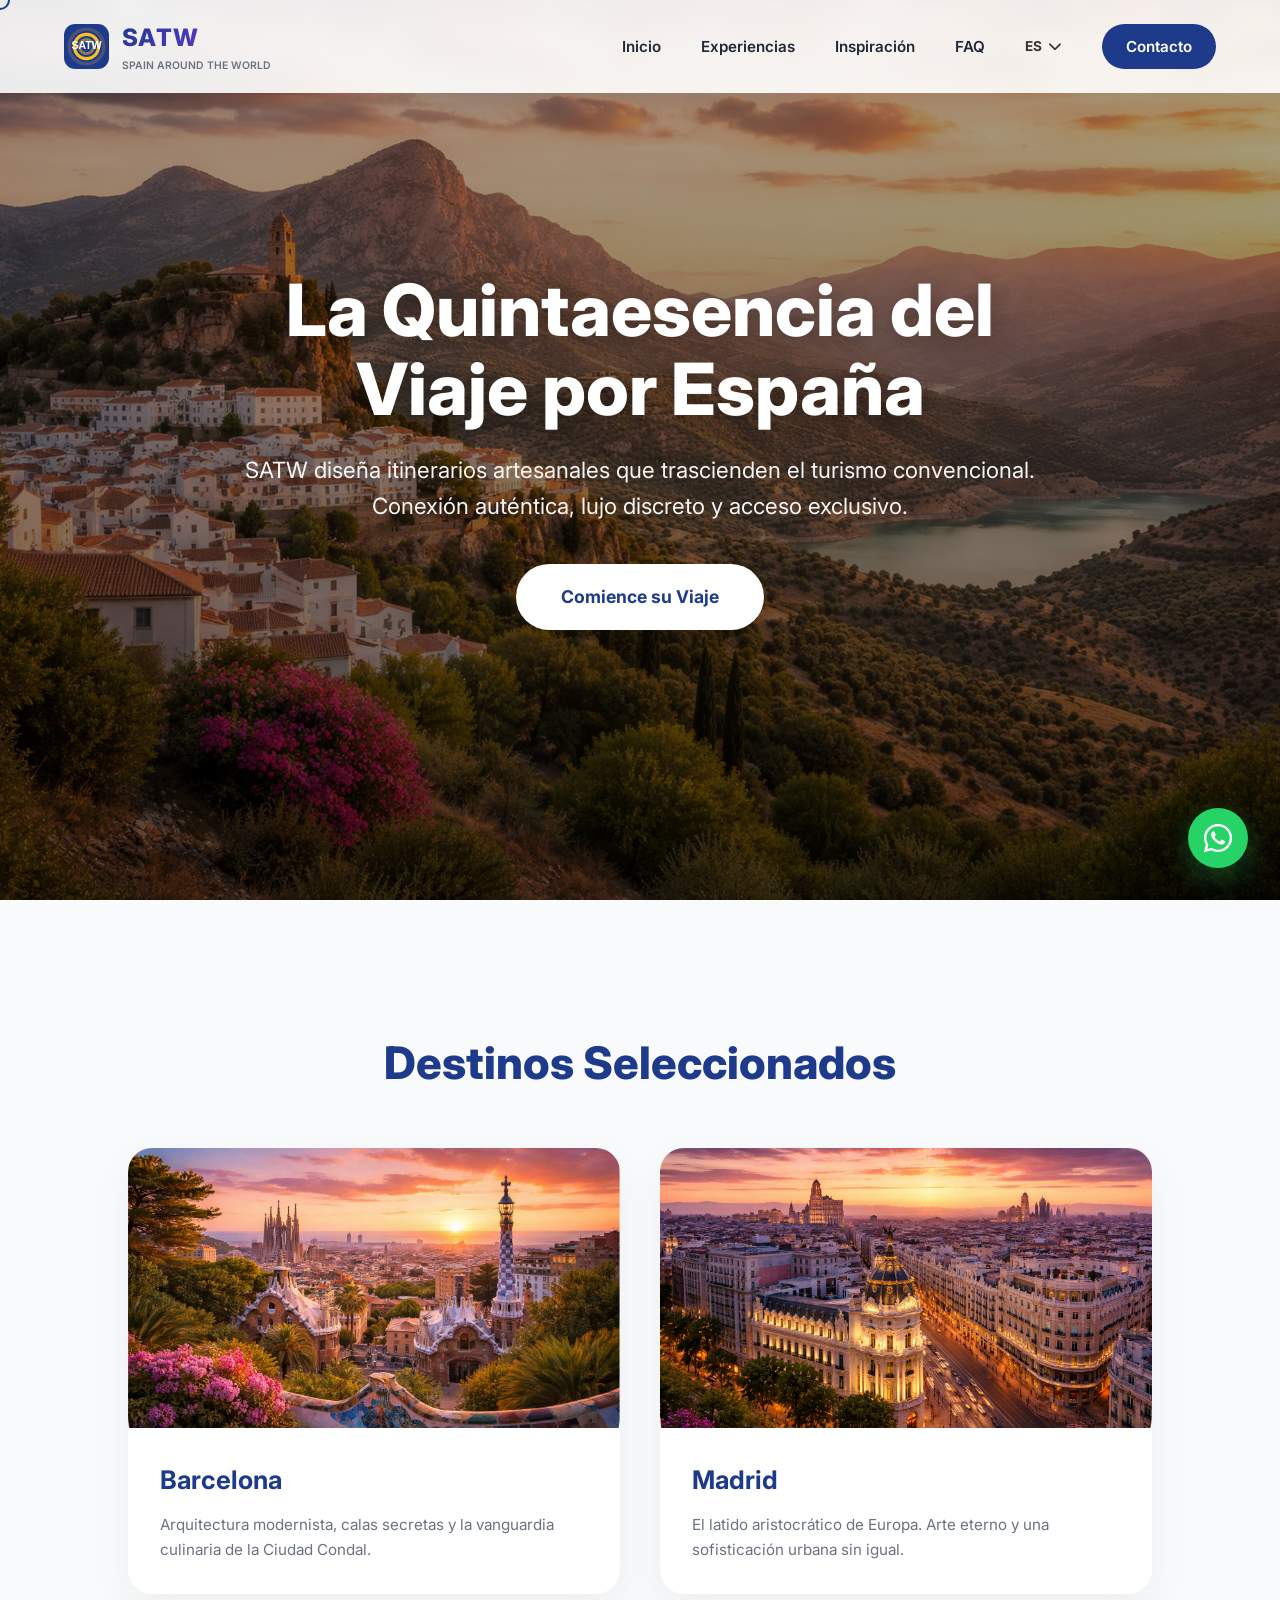
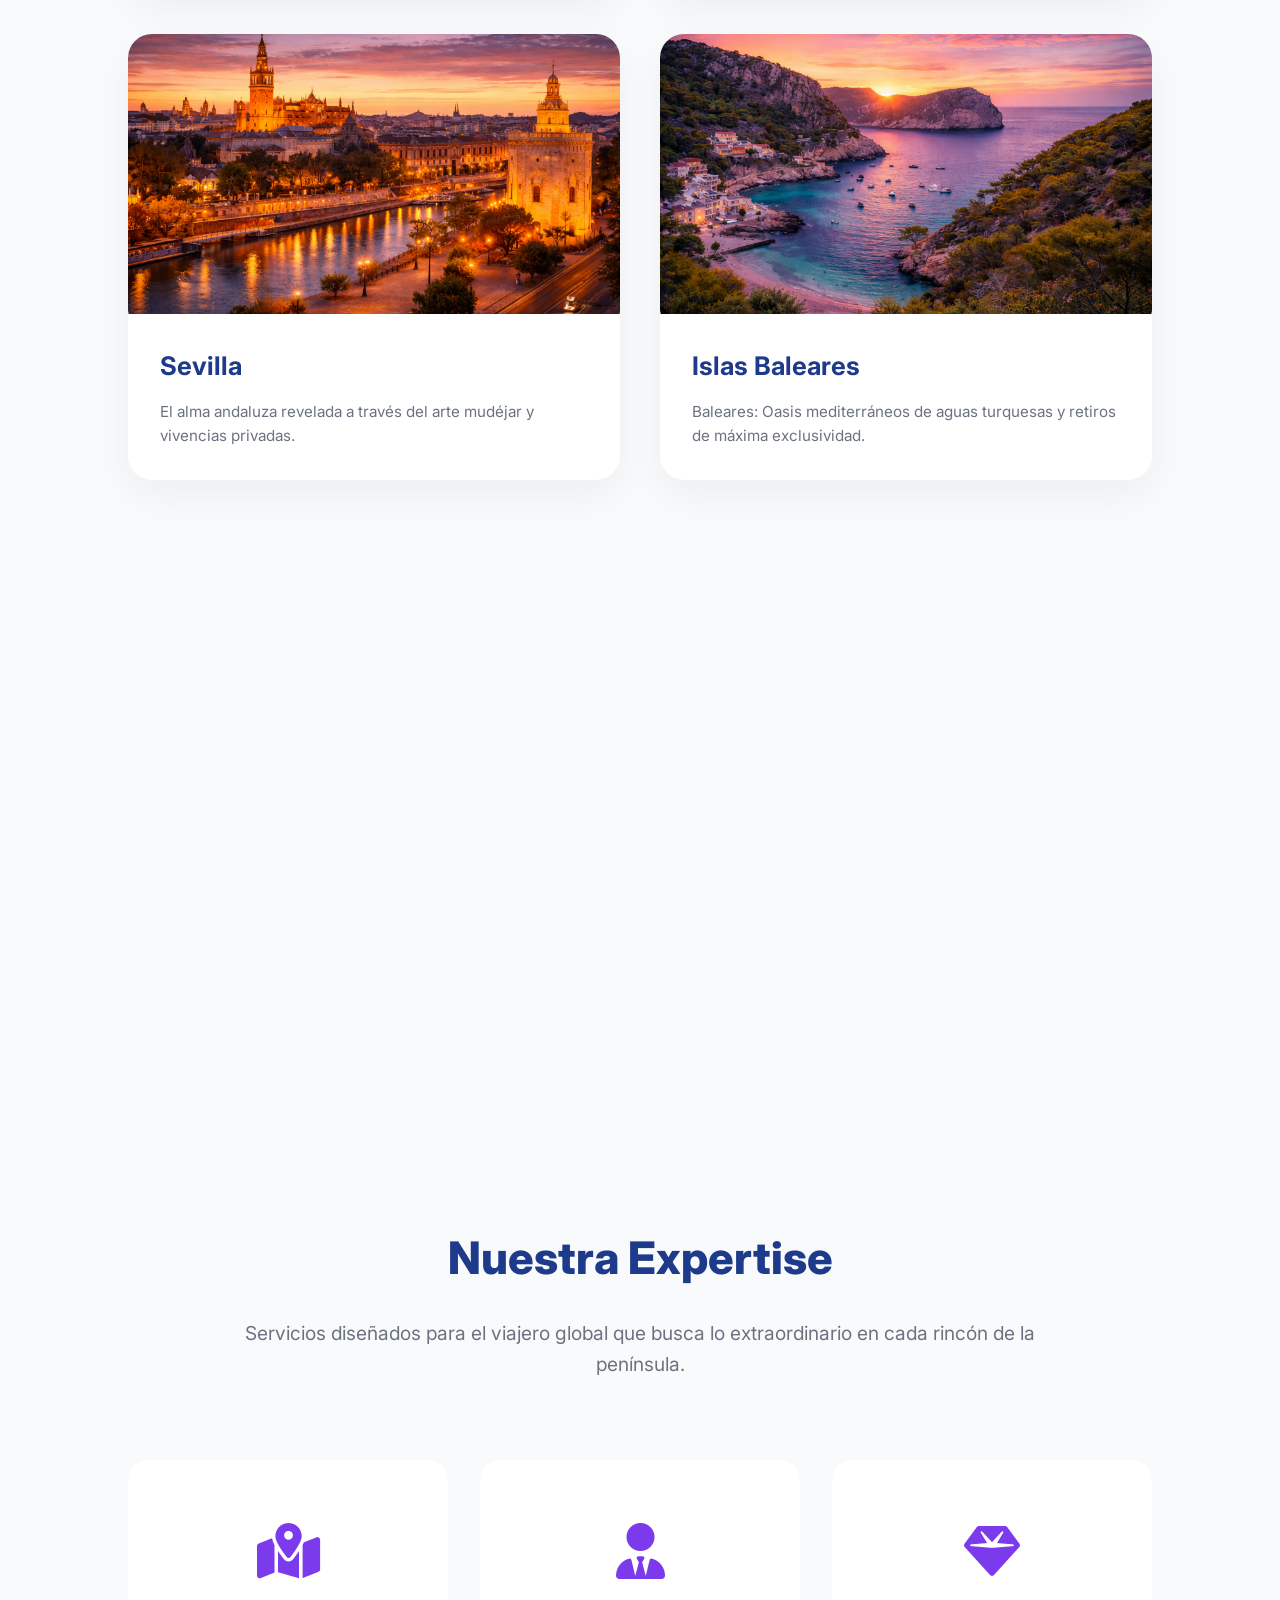
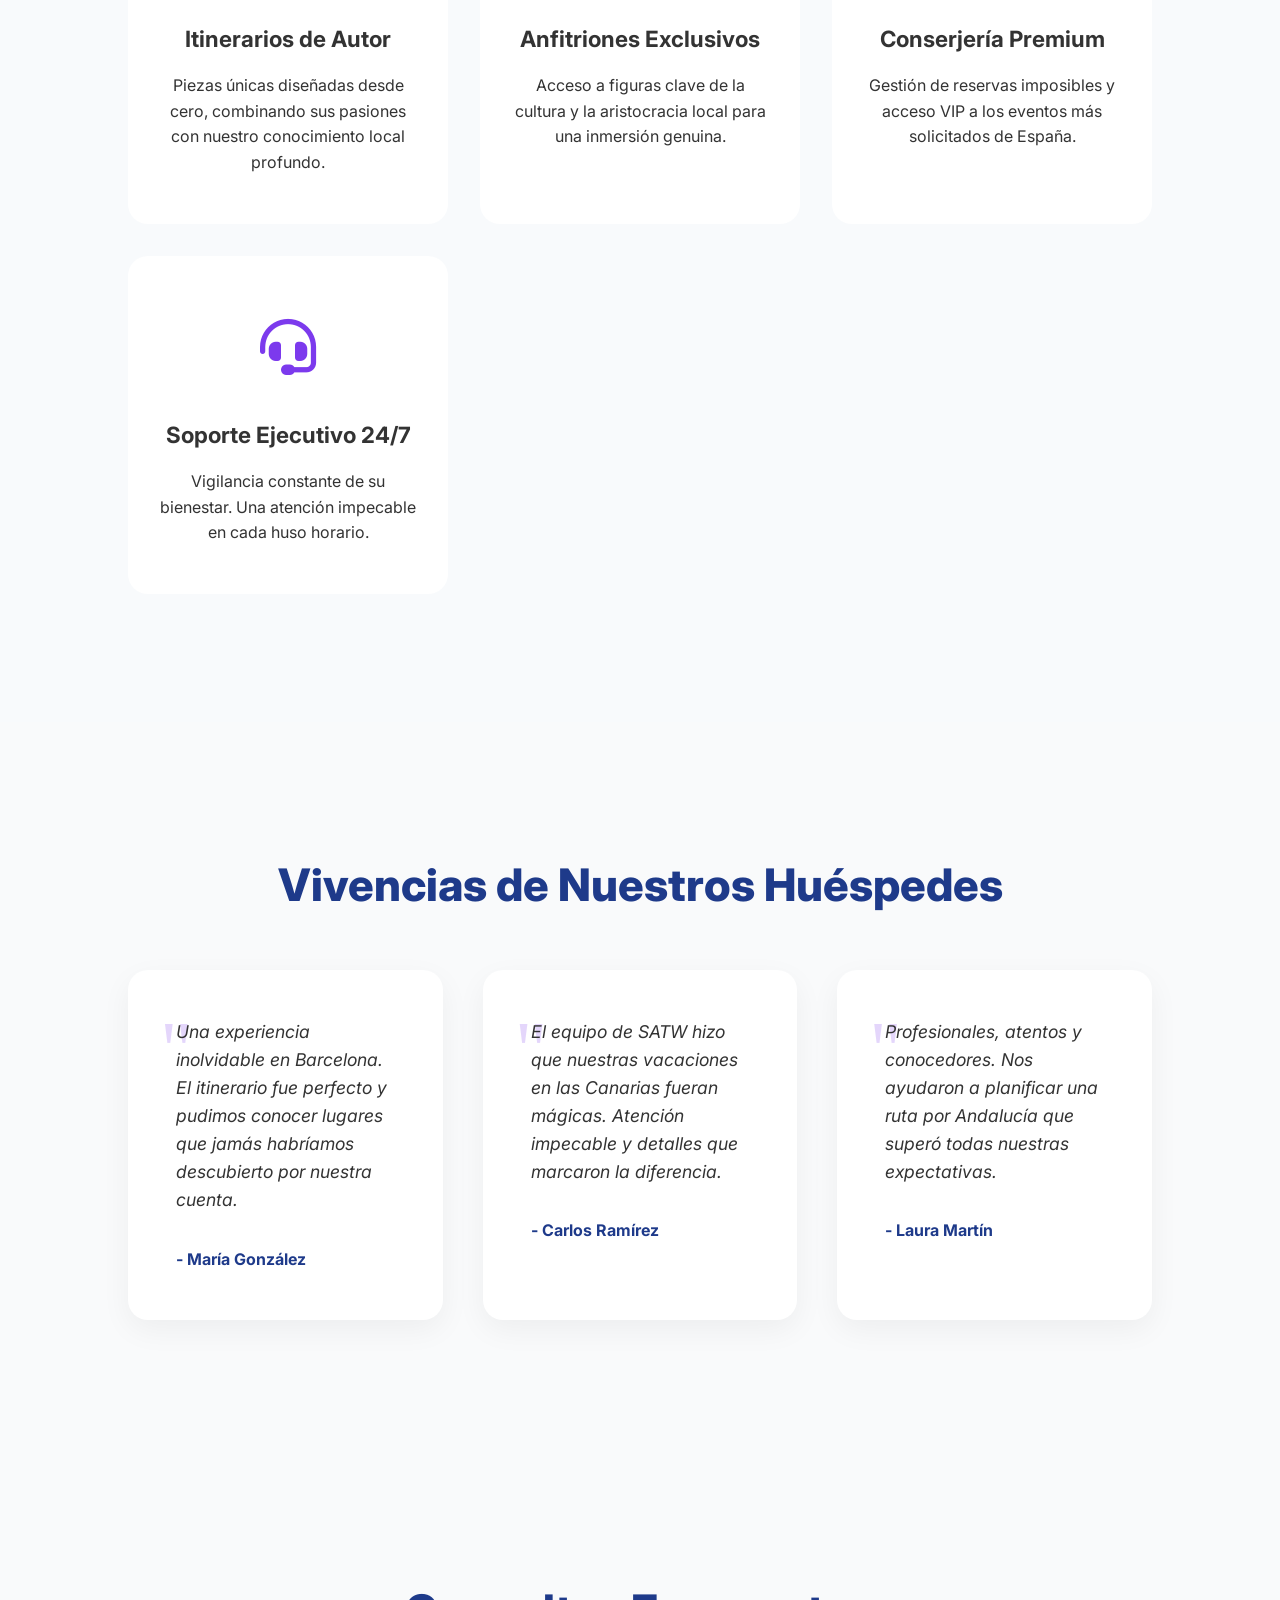
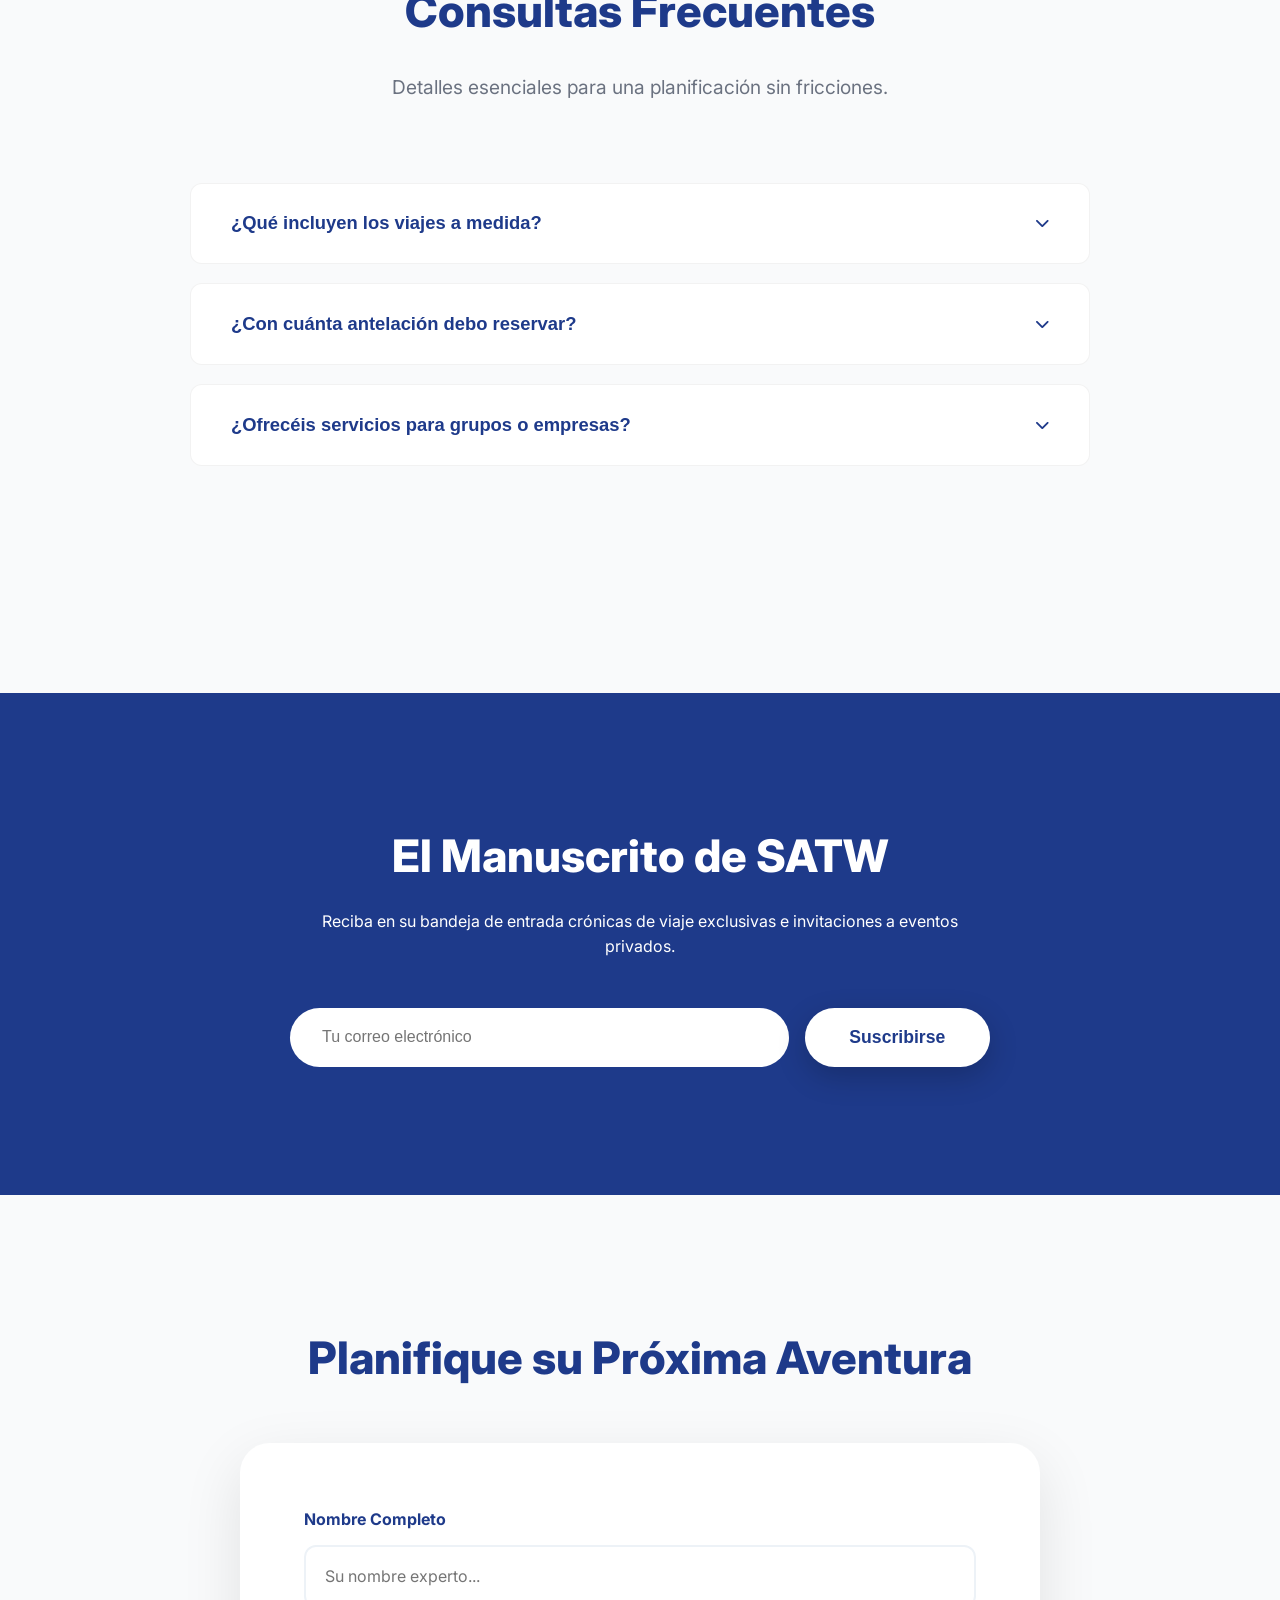
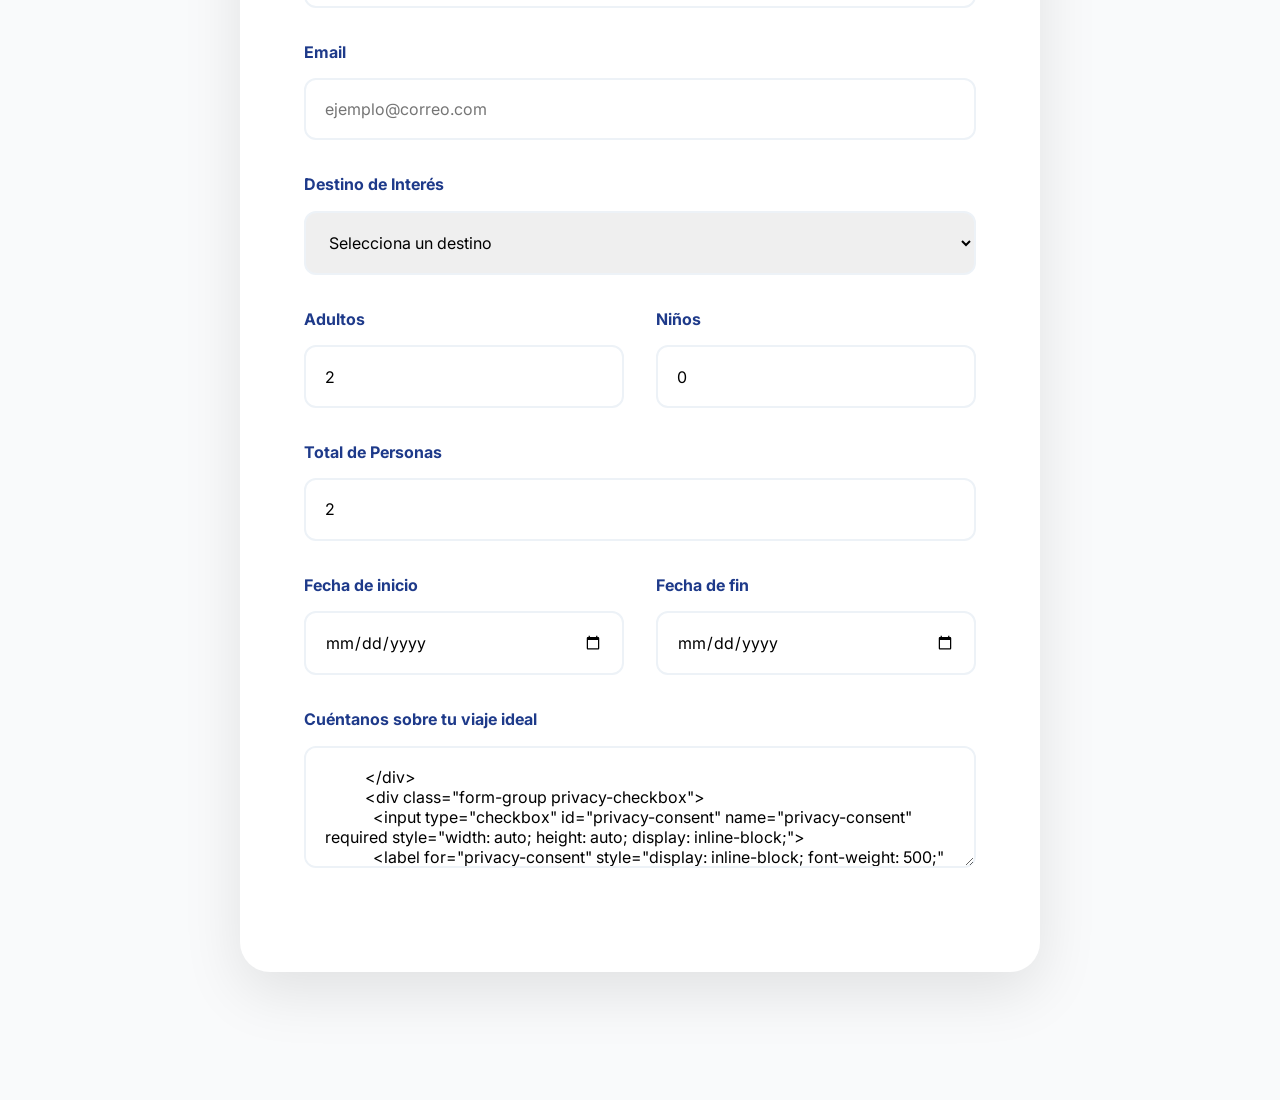
==== commit a4e81a79: "Add files via upload" ====
--- a/index.html
+++ b/index.html
@@ -551,7 +551,11 @@
               name="mensaje"
               rows="4"
               data-i18n="form_message_placeholder"
-            ></textarea>
+            </textarea>
+          </div>
+          <div class="form-group privacy-checkbox">
+            <input type="checkbox" id="privacy-consent" name="privacy-consent" required style="width: auto; height: auto; display: inline-block;">
+            <label for="privacy-consent" style="display: inline-block; font-weight: 500;" data-i18n="form_privacy_consent">Acepto la política de privacidad</label>
           </div>
           <button type="submit" class="submit-button" data-i18n="form_btn">
             Solicitar Información
@@ -590,6 +594,12 @@
         <p class="copyright" data-i18n="footer_copy">
           © 2026 SATW - Spain Around The World. Todos los derechos reservados.
         </p>
+        <div class="footer-legal-links">
+          <a href="aviso-legal.html" data-i18n="legal_notice">Aviso Legal</a>
+          <a href="politica-privacidad.html" data-i18n="privacy_policy">Política de Privacidad</a>
+          <a href="politica-cookies.html" data-i18n="cookies_policy">Política de Cookies</a>
+          <a href="condiciones-contratacion.html" data-i18n="terms_conditions">Condiciones de Contratación</a>
+        </div>
       </div>
     </footer>
   </body>
--- a/styles.css
+++ b/styles.css
@@ -1,4 +1,4 @@
-﻿:root {
+:root {
   --primary-dark: #1e3a8a;
   --primary-light: #3b82f6;
   --accent: #7c3aed;
@@ -789,6 +789,159 @@
   font-size: 0.9rem;
   opacity: 0.5;
 }
+
+.footer-legal-links {
+  display: flex;
+  justify-content: center;
+  gap: 2rem;
+  margin-top: 2rem;
+  flex-wrap: wrap;
+}
+
+.footer-legal-links a {
+  color: white;
+  opacity: 0.6;
+  text-decoration: none;
+  font-size: 0.85rem;
+  transition: opacity 0.3s;
+}
+
+.footer-legal-links a:hover {
+  opacity: 1;
+  text-decoration: underline;
+}
+
+/* --- Cookie Banner --- */
+.cookie-banner {
+  position: fixed;
+  bottom: -100px;
+  left: 2rem;
+  right: 2rem;
+  background: white;
+  padding: 1.5rem 2.5rem;
+  border-radius: 20px;
+  box-shadow: 0 20px 60px rgba(0,0,0,0.15);
+  z-index: 10000;
+  transition: bottom 0.5s cubic-bezier(0.16, 1, 0.3, 1);
+  display: flex;
+  justify-content: center;
+}
+
+.cookie-banner.show {
+  bottom: 2rem;
+}
+
+.cookie-banner-content {
+  display: flex;
+  align-items: center;
+  gap: 2rem;
+  max-width: 1200px;
+  width: 100%;
+}
+
+.cookie-banner-content p {
+  color: var(--text-dark);
+  font-size: 0.95rem;
+  margin: 0;
+  flex: 1;
+}
+
+.cookie-banner-buttons {
+  display: flex;
+  align-items: center;
+  gap: 1.5rem;
+  flex-shrink: 0;
+}
+
+.cookie-link {
+  color: var(--accent);
+  text-decoration: none;
+  font-weight: 700;
+  font-size: 0.9rem;
+}
+
+.cookie-btn {
+  padding: 0.8rem 1.8rem;
+  border-radius: 50px;
+  border: none;
+  font-weight: 800;
+  cursor: pointer;
+  transition: all 0.3s;
+  font-size: 0.9rem;
+}
+
+.cookie-btn.reject {
+  background: var(--bg-light);
+  color: var(--text-dark);
+}
+
+.cookie-btn.accept {
+  background: var(--primary-dark);
+  color: white;
+}
+
+.cookie-btn.accept:hover {
+  background: var(--accent);
+  transform: translateY(-2px);
+}
+
+@media (max-width: 900px) {
+  .cookie-banner {
+    left: 1rem;
+    right: 1rem;
+    padding: 1.5rem;
+  }
+  .cookie-banner-content {
+    flex-direction: column;
+    text-align: center;
+    gap: 1.5rem;
+  }
+  .cookie-banner-buttons {
+    width: 100%;
+    justify-content: center;
+    flex-wrap: wrap;
+  }
+}
+
+/* --- Legal Content Pages --- */
+.legal-content {
+  padding: 140px 10% 80px;
+  max-width: 1000px;
+  margin: 0 auto;
+  min-height: 80vh;
+}
+
+.legal-content h1 {
+  color: var(--primary-dark);
+  margin-bottom: 3rem;
+  font-size: 3rem;
+  font-weight: 800;
+  text-align: center;
+}
+
+.legal-content h2 {
+  text-align: left;
+  font-size: 1.8rem;
+  margin: 3rem 0 1.5rem;
+  color: var(--primary-dark);
+  font-weight: 800;
+}
+
+.legal-content p, .legal-content ul {
+  margin-bottom: 1.5rem;
+  color: var(--text-dark);
+  font-size: 1.05rem;
+  line-height: 1.8;
+}
+
+.legal-content ul {
+  padding-left: 1.5rem;
+}
+
+.legal-content li {
+  margin-bottom: 0.8rem;
+}
+
 
 /* --- Subpages --- */
 .hero-sub {
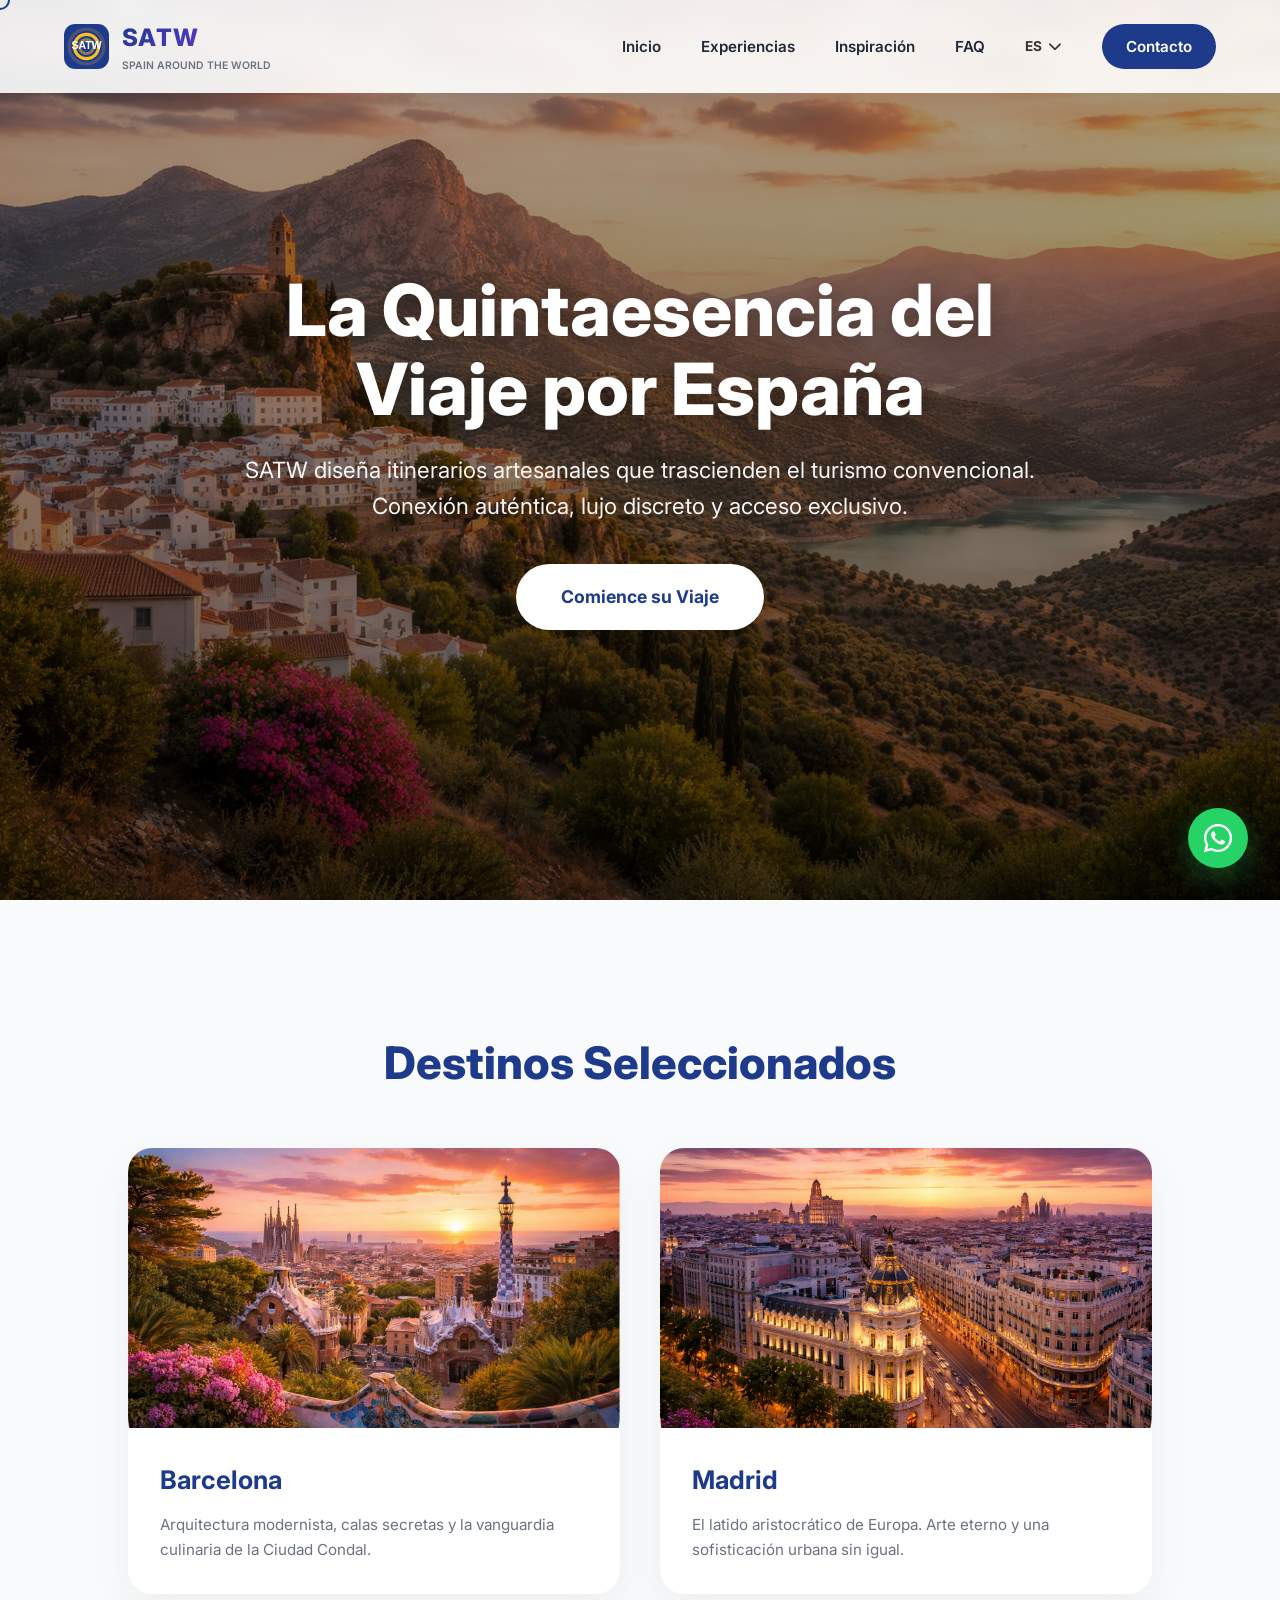
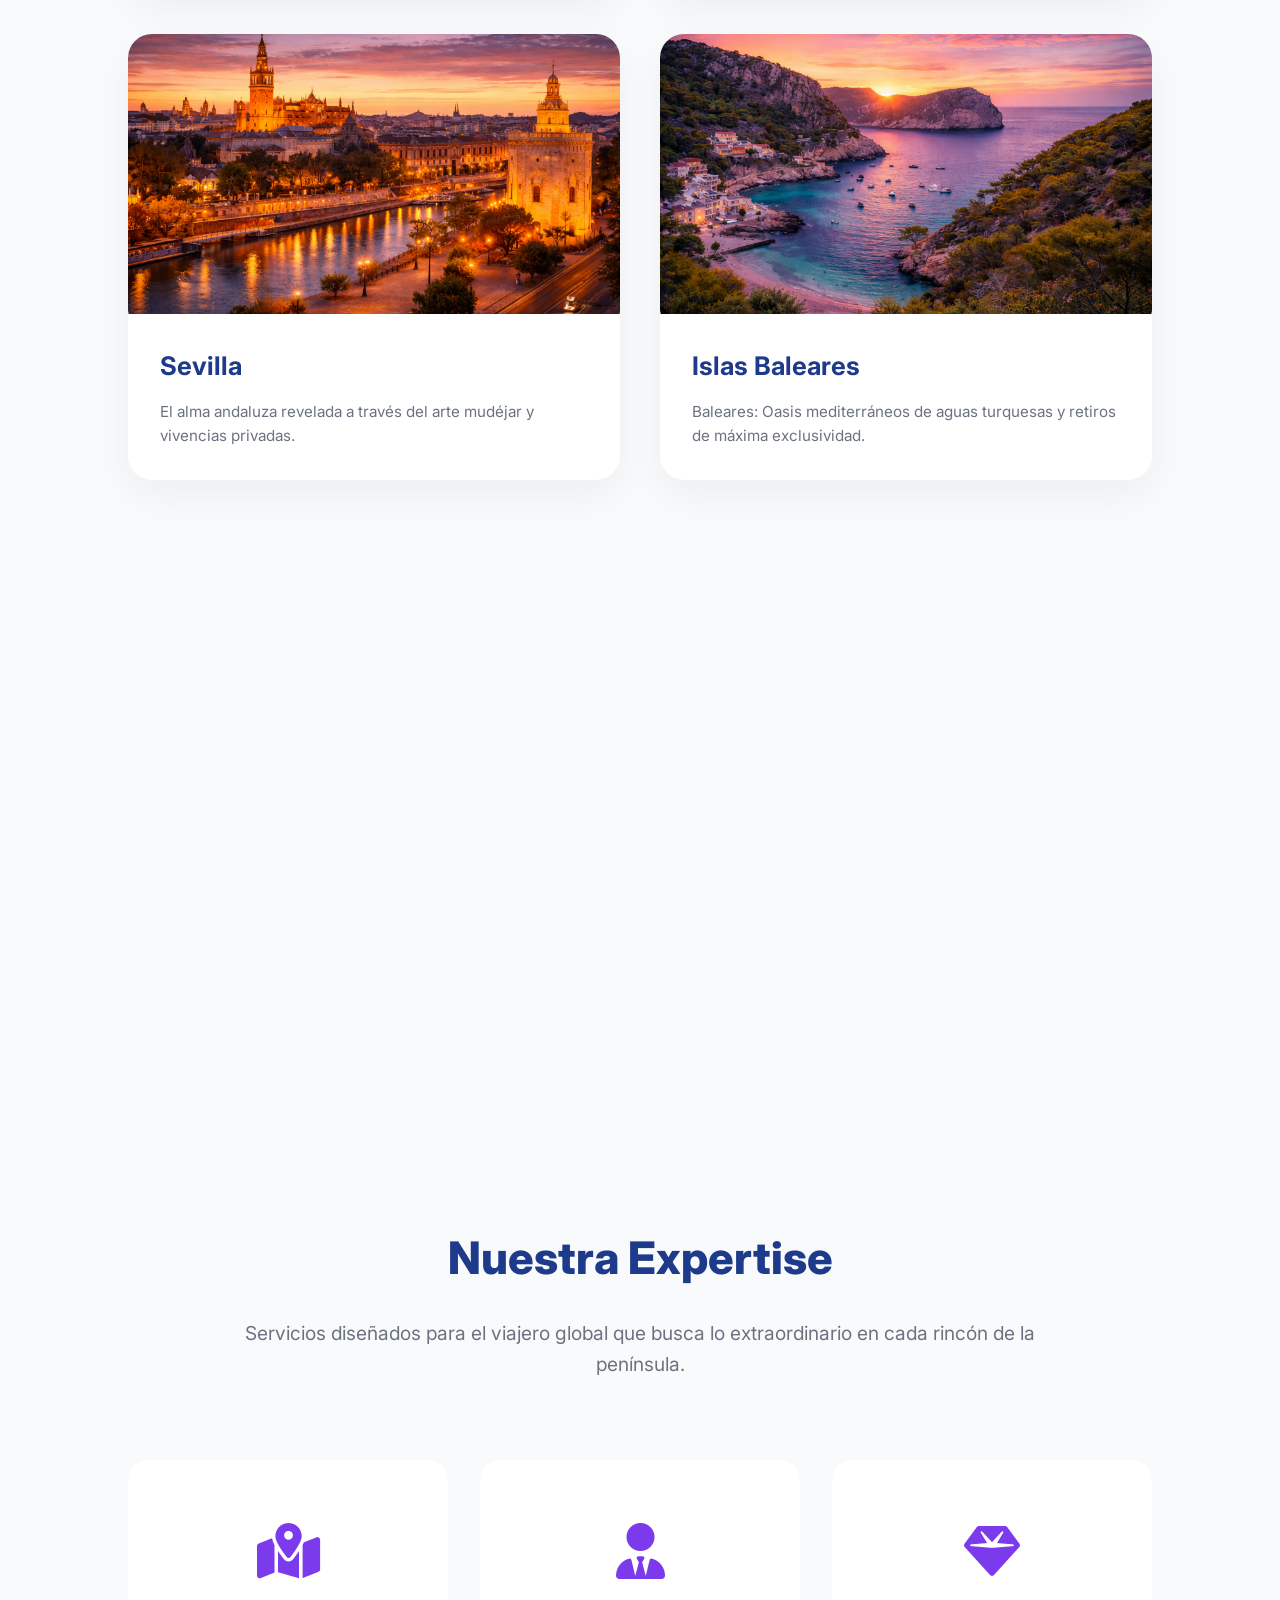
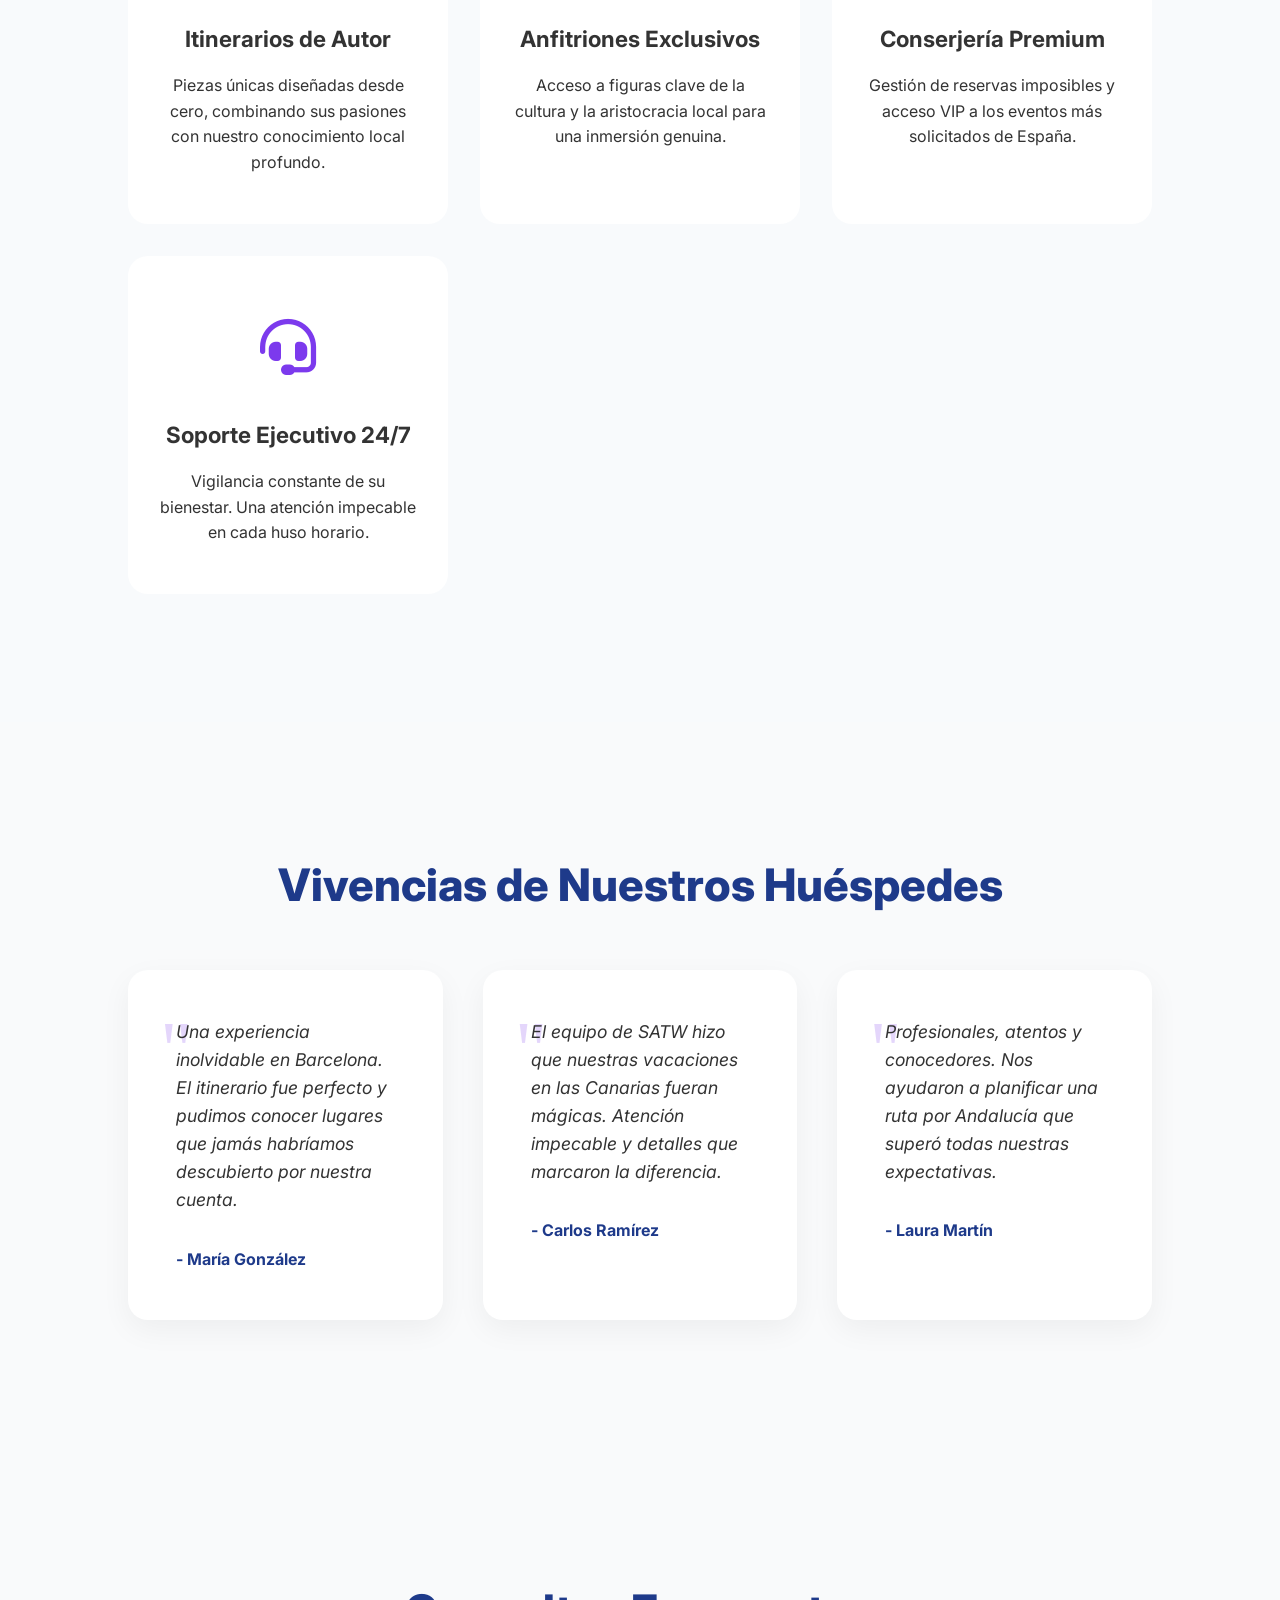
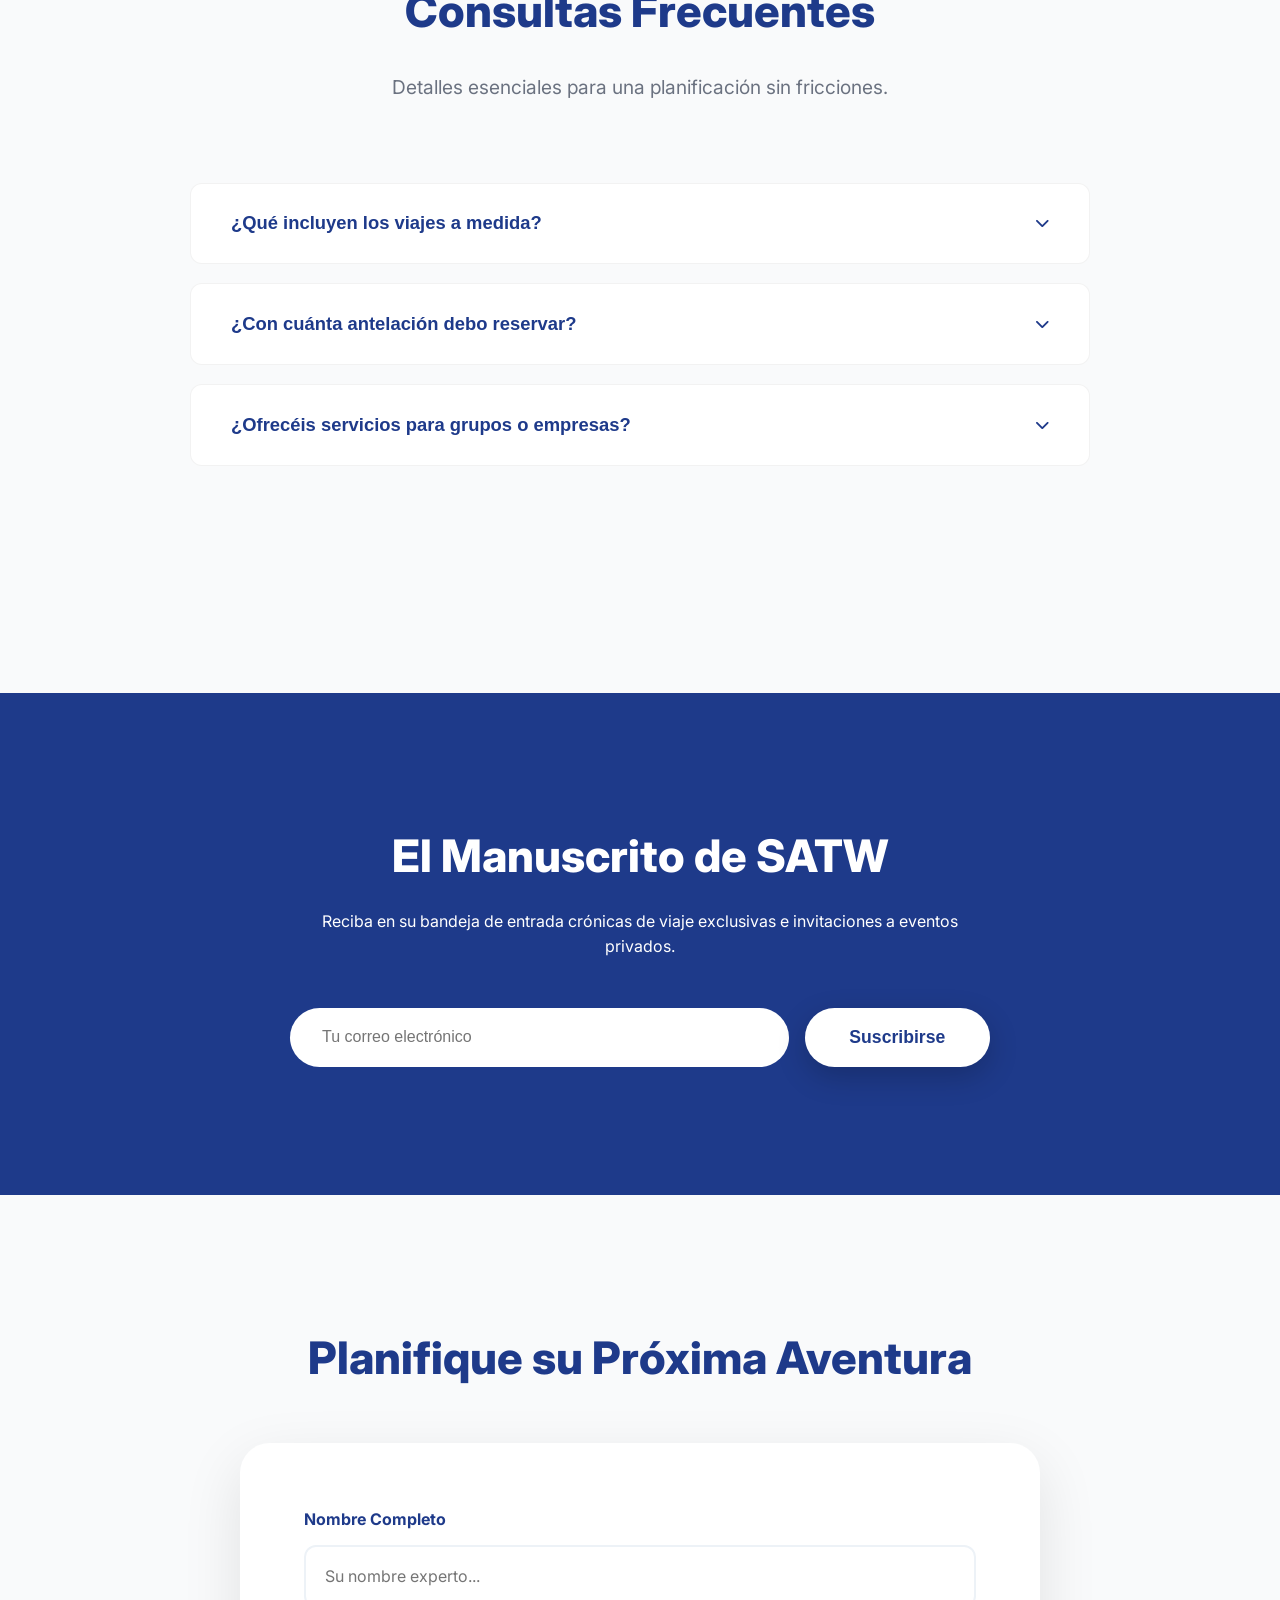
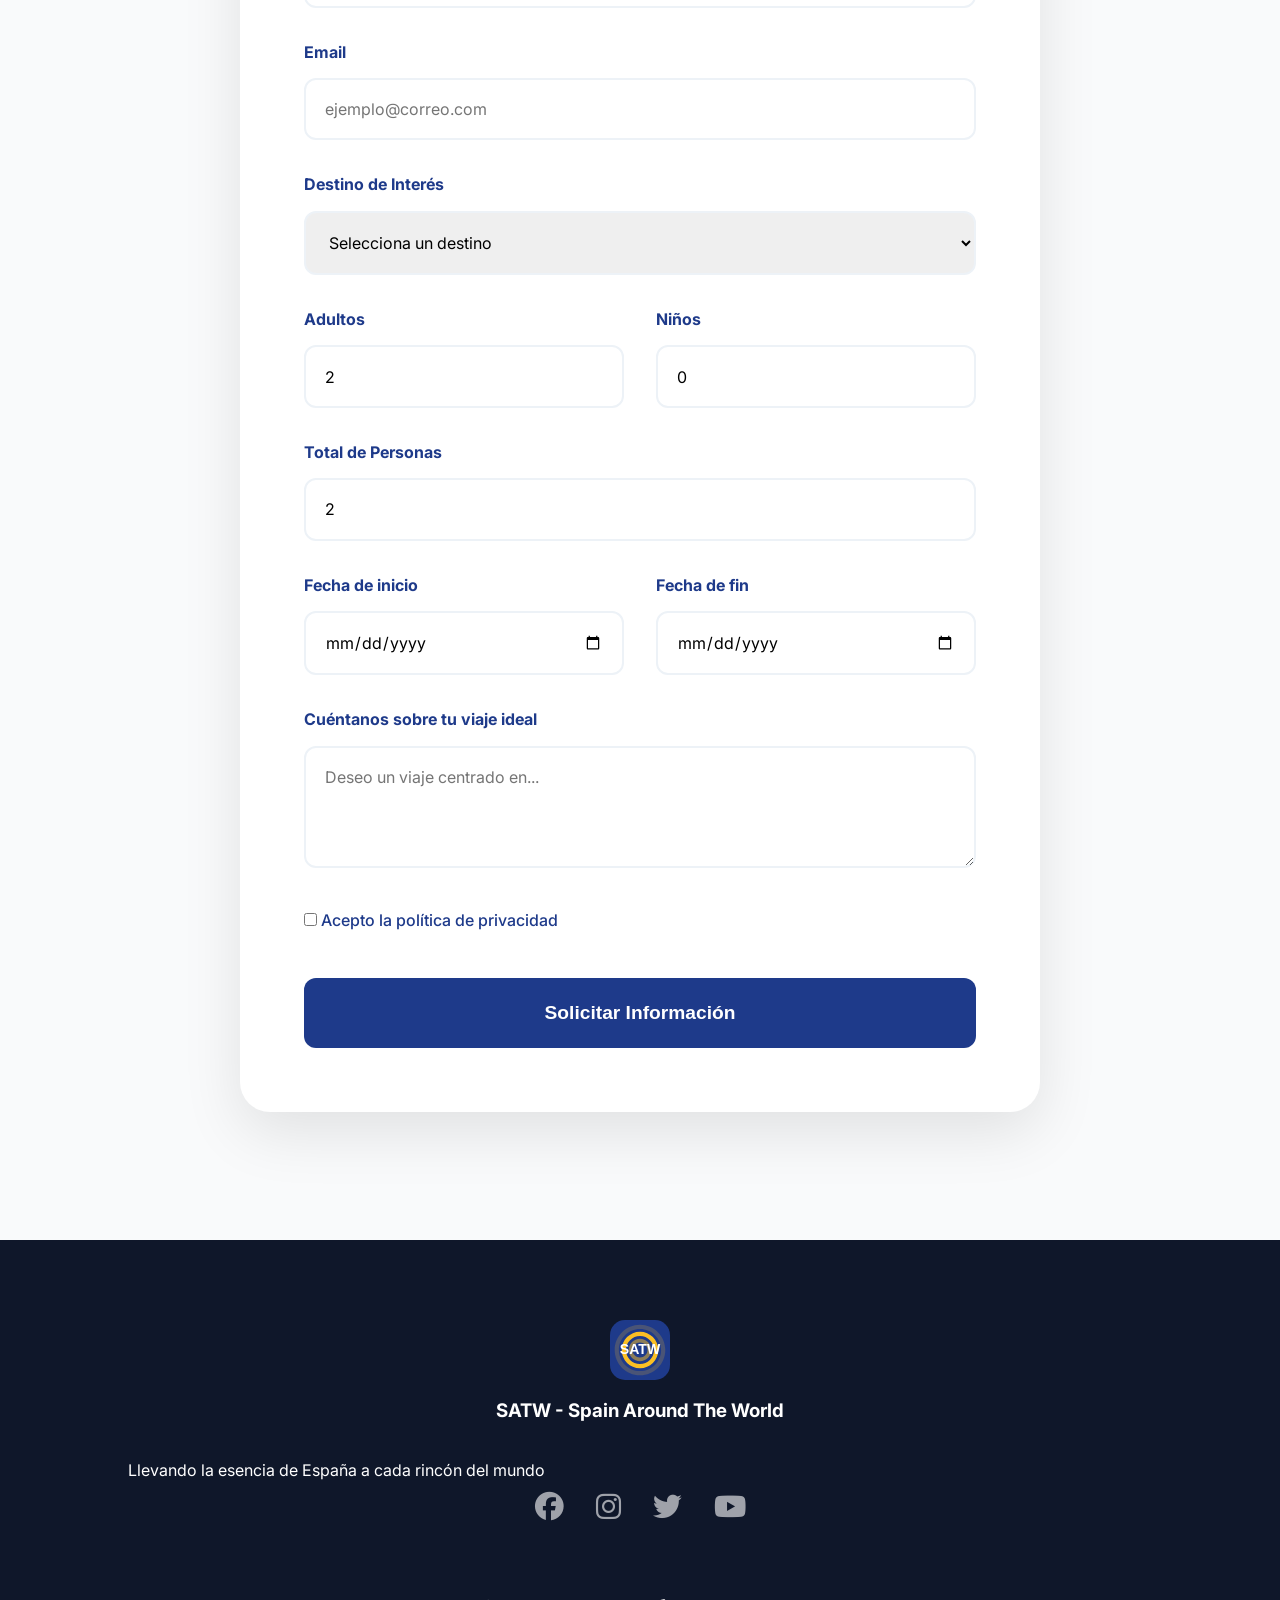
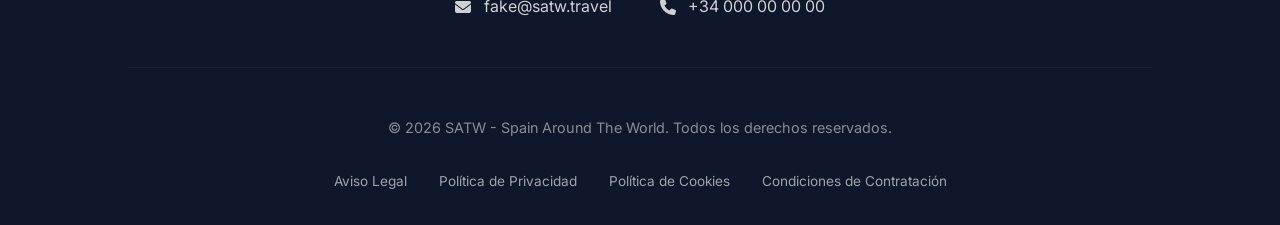
==== commit d74e5eb5: "Add files via upload" ====
--- a/index.html
+++ b/index.html
@@ -551,7 +551,7 @@
               name="mensaje"
               rows="4"
               data-i18n="form_message_placeholder"
-            </textarea>
+            ></textarea>
           </div>
           <div class="form-group privacy-checkbox">
             <input type="checkbox" id="privacy-consent" name="privacy-consent" required style="width: auto; height: auto; display: inline-block;">
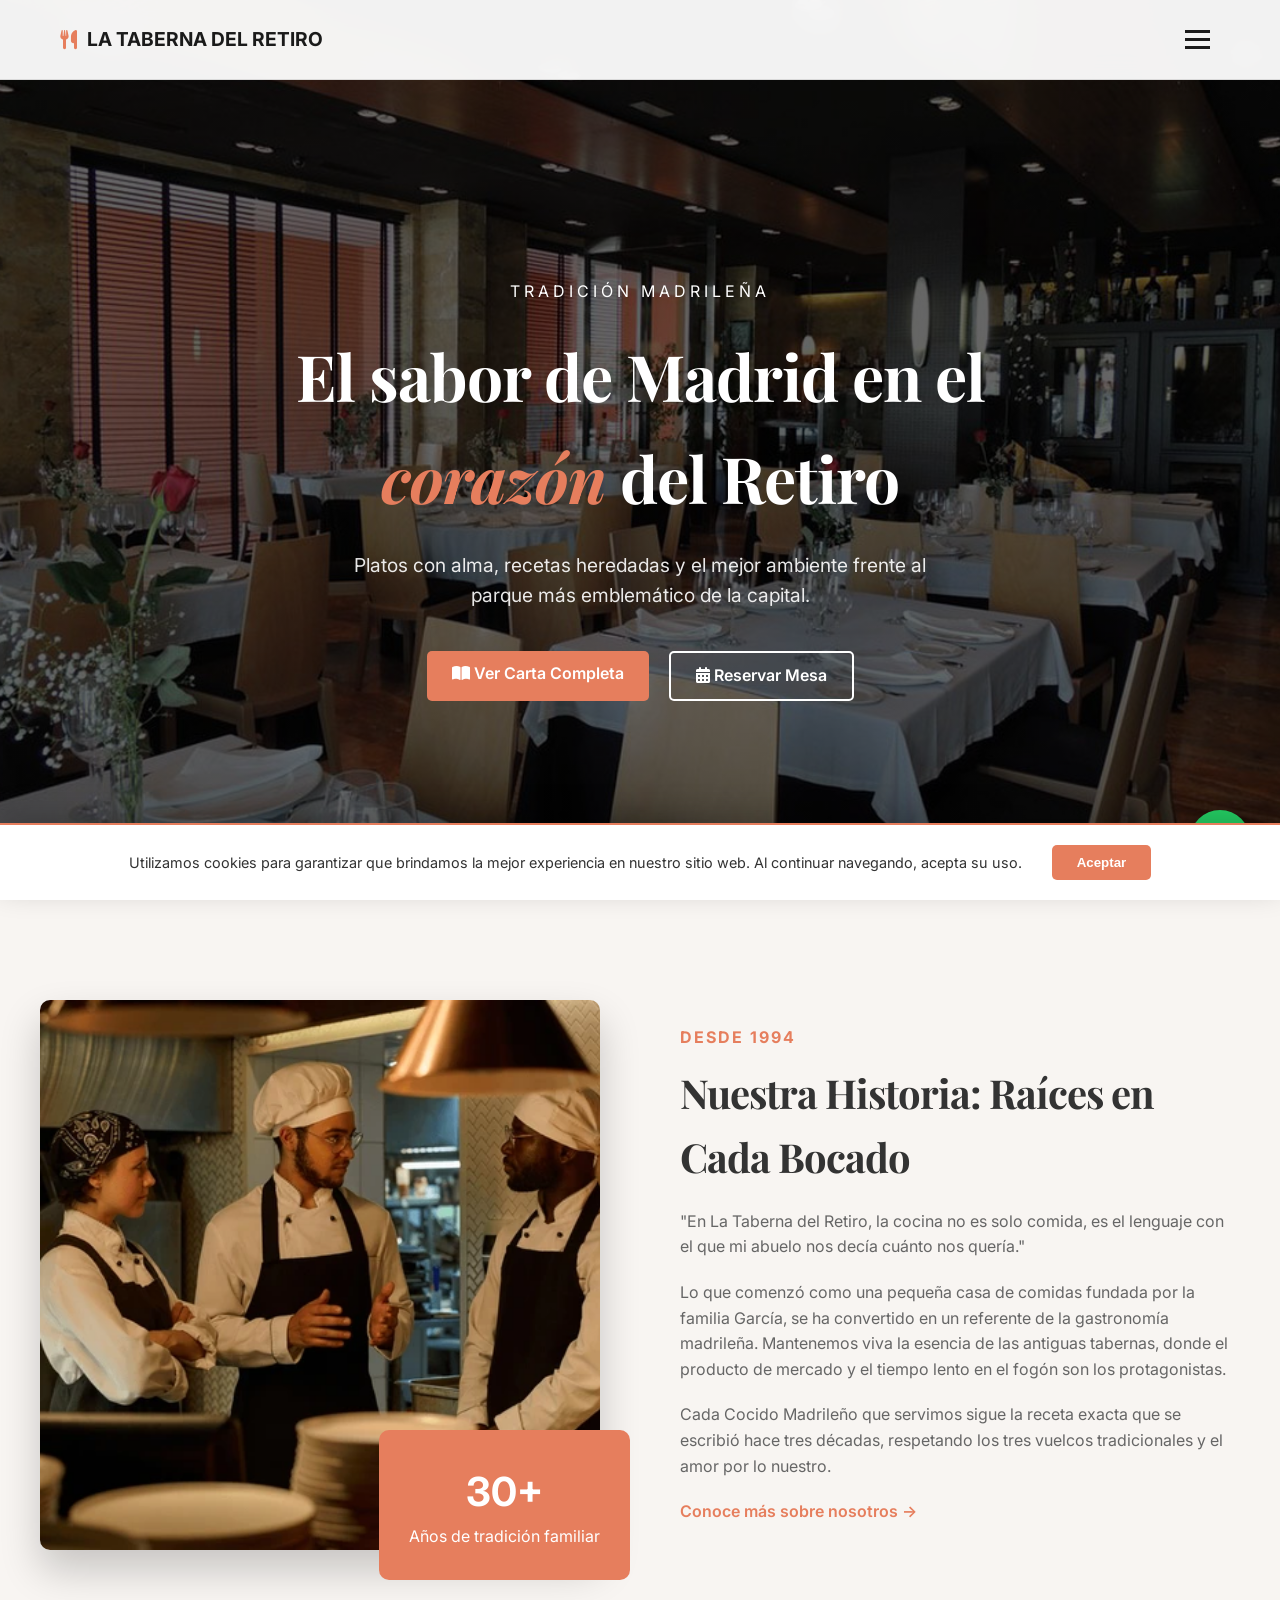
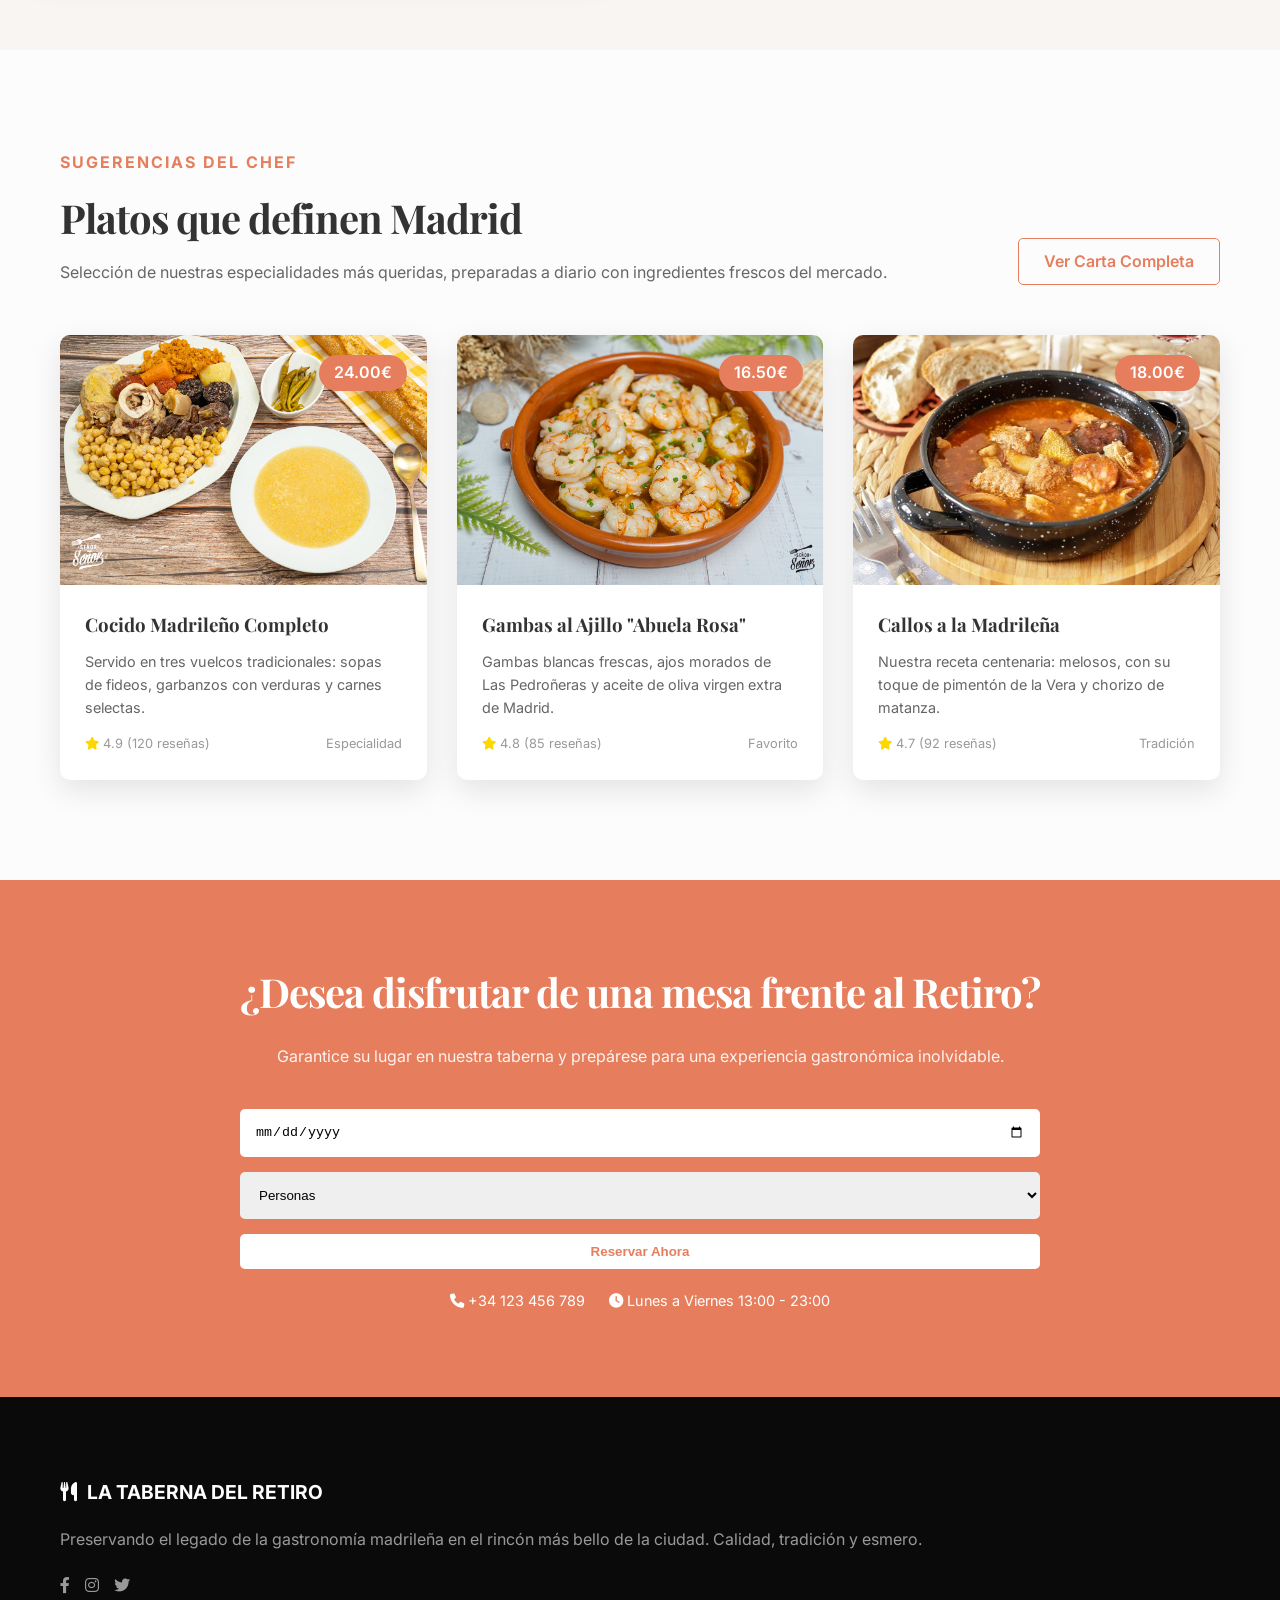
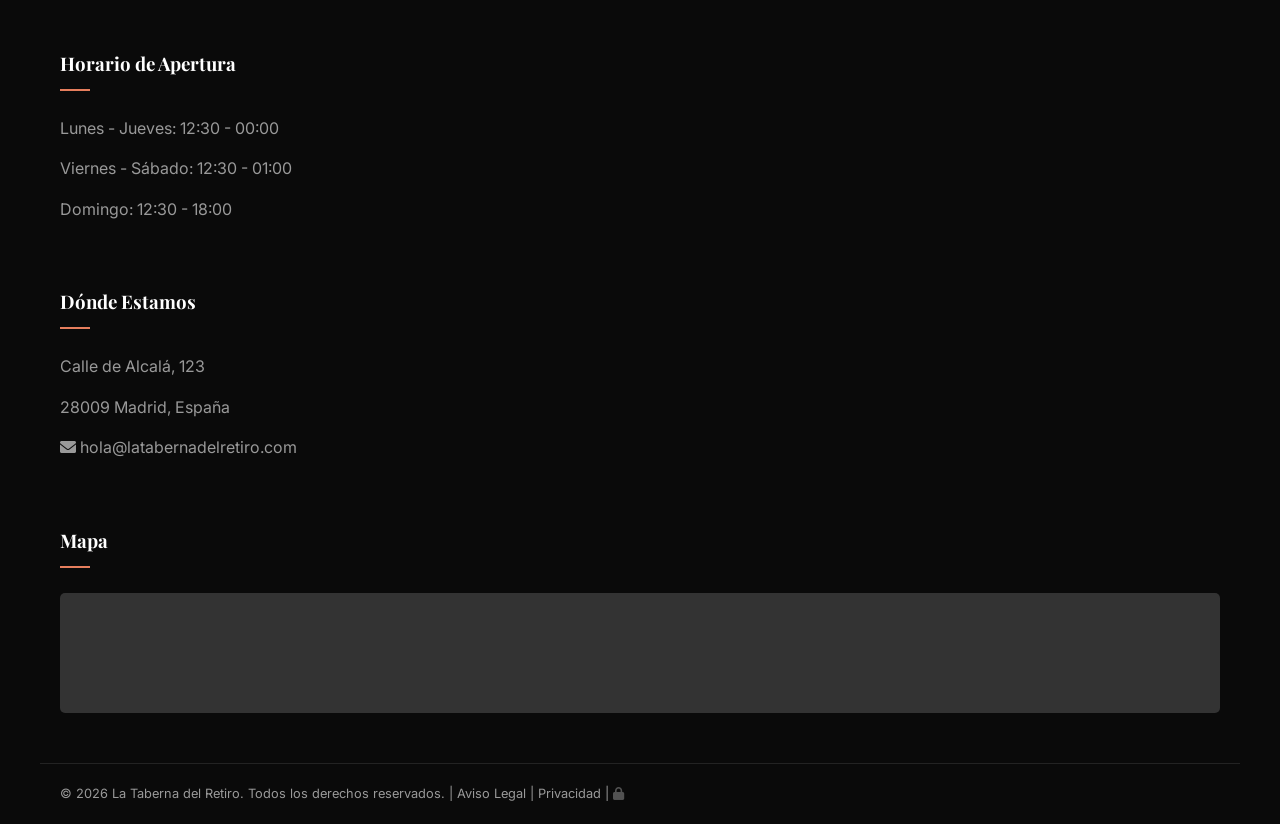
==== commit c3de21f5: "Add files via upload" ====
--- a/index.html
+++ b/index.html
@@ -1,606 +1,386 @@
-<!doctype html>
-<html lang="es">
-  <head>
-    <meta charset="UTF-8" />
-    <meta name="viewport" content="width=device-width, initial-scale=1.0" />
-    <title>
-      SATW - Viajes a España personalizados | Spain Around The World
-    </title>
-    <meta
-      name="description"
-      content="SATW diseña viajes personalizados por España: itinerarios exclusivos, guías locales y atención 24/7. Descubre Barcelona, Madrid, Andalucía y las islas con expertos locales."
-    />
-    <link rel="canonical" href="https://satw.travel/" />
-    <meta name="robots" content="index, follow" />
-    <meta name="theme-color" content="#1e3a8a" />
-
-    <!-- Open Graph -->
-    <meta property="og:title" content="SATW - Viajes a España personalizados" />
-    <meta
-      property="og:description"
-      content="Diseñamos viajes a medida por España con guías locales, mejores precios y soporte 24/7."
-    />
-    <meta property="og:type" content="website" />
-    <meta property="og:url" content="https://satw.travel/" />
-    <meta
-      property="og:image"
-      content="https://satw.travel/images/favicon.svg"
-    />
-    <meta property="og:locale" content="es_ES" />
-
-    <!-- Twitter Card -->
-    <meta name="twitter:card" content="summary_large_image" />
-    <meta
-      name="twitter:title"
-      content="SATW - Viajes a España personalizados"
-    />
-    <meta
-      name="twitter:description"
-      content="Viajes a medida por España: itinerarios únicos, guías locales y atención 24/7."
-    />
-    <meta
-      name="twitter:image"
-      content="https://satw.travel/images/favicon.svg"
-    />
-
-    <!-- JSON-LD Structured Data -->
-    <script type="application/ld+json">
-      {
-        "@context": "https://schema.org",
-        "@type": "TravelAgency",
-        "name": "SATW - Spain Around The World",
-        "image": "https://satw.travel/images/favicon.svg",
-        "@id": "https://satw.travel/",
-        "url": "https://satw.travel/",
-        "telephone": "+34000000000",
-        "address": {
-          "@type": "PostalAddress",
-          "streetAddress": "Calle Falsa 123",
-          "addressLocality": "Madrid",
-          "postalCode": "28001",
-          "addressCountry": "ES"
-        },
-        "geo": {
-          "@type": "GeoCoordinates",
-          "latitude": 40.416775,
-          "longitude": -3.70379
-        },
-        "openingHoursSpecification": {
-          "@type": "OpeningHoursSpecification",
-          "dayOfWeek": ["Monday", "Tuesday", "Wednesday", "Thursday", "Friday"],
-          "opens": "09:00",
-          "closes": "18:00"
-        }
-      }
-    </script>
-    <link
-      rel="stylesheet"
-      href="https://cdnjs.cloudflare.com/ajax/libs/font-awesome/6.5.1/css/all.min.css"
-      integrity="sha512-DTOQO9RWCH3ppGqcWaEA1BIZOC6xxalwEsw9c2QQeAIftl+Vegovlnee1c9QX4TctnWMn13TZye+giMm8e2LwA=="
-      crossorigin="anonymous"
-      referrerpolicy="no-referrer"
-    />
-    <link
-      href="https://fonts.googleapis.com/css2?family=Inter:wght@300;400;500;600;700;800&display=swap"
-      rel="stylesheet"
-    />
-    <link rel="stylesheet" href="styles.css" />
-    <script src="script.js" defer></script>
-    <link rel="icon" type="image/svg+xml" href="images/favicon.svg" />
-  </head>
-  <body class="loading">
-    <!-- Splash Screen -->
-    <div id="splash-screen">
-      <div class="splash-content">
-        <img src="images/favicon.svg" alt="SATW Logo" class="splash-logo" />
-        <div class="splash-loader"></div>
-      </div>
-    </div>
-
-    <!-- Custom Cursor -->
-    <div class="custom-cursor"></div>
-
-    <!-- Scroll Progress Bar -->
-    <div class="scroll-progress"></div>
-
-    <!-- Floating Contact Button -->
-    <a
-      href="https://wa.me/34000000000"
-      class="floating-whatsapp"
-      target="_blank"
-      rel="noopener"
-      aria-label="Contactar por WhatsApp"
-    >
-      <i class="fa-brands fa-whatsapp"></i>
-    </a>
-
-    <!-- Header -->
-    <header>
-      <nav>
-        <div class="logo">
-          <a href="index.html" class="logo-link" aria-label="Volver al inicio">
-            <img
-              src="images/favicon.svg"
-              alt="España Alrededor del Mundo Logo"
-              class="logo-image"
-            />
-            <div class="logo-text">
-              <span class="logo-main">SATW</span>
-              <span class="logo-sub">Spain Around The World</span>
-            </div>
-          </a>
-        </div>
-        <input
-          type="checkbox"
-          id="nav-toggle"
-          class="nav-toggle-input"
-          aria-hidden="true"
-        />
-        <label for="nav-toggle" class="nav-toggle" aria-label="Abrir menú">
-          <span class="hamburger"></span>
-        </label>
-        <ul id="primary-navigation" class="nav-links">
-          <li><a href="index.html" data-i18n="nav_home">Inicio</a></li>
-          <li>
-            <a href="experiencias.html" data-i18n="nav_exp">Experiencias</a>
-          </li>
-          <li><a href="blog.html" data-i18n="nav_blog">Inspiración</a></li>
-          <li><a href="index.html#faq" data-i18n="nav_faq">FAQ</a></li>
-          <li>
-            <div class="lang-selector">
-              <span class="current-lang"
-                >ES <i class="fa-solid fa-chevron-down"></i
-              ></span>
-              <ul class="lang-dropdown">
-                <li><a href="#" data-lang="es">Español</a></li>
-                <li><a href="#" data-lang="en">English</a></li>
-                <li><a href="#" data-lang="fr">Français</a></li>
-                <li><a href="#" data-lang="nl">Nederlands</a></li>
-              </ul>
-            </div>
-          </li>
-          <li>
-            <a
-              href="index.html#contacto"
-              class="nav-cta"
-              data-i18n="nav_contact"
-              >Contacto</a
-            >
-          </li>
-        </ul>
-      </nav>
-    </header>
-
-    <!-- Hero Section -->
-    <main>
-      <section class="hero">
-        <img
-          src="images/paisaje españa.png"
-          alt="Imagen de España"
-          class="hero-image"
-        />
-        <div class="hero-content">
-          <h1 data-i18n="hero_h1">Descubre España y Compártela con el Mundo</h1>
-          <p data-i18n="hero_p">
-            SATW te conecta con los rincones más auténticos de España y los
-            lleva a cada esquina del planeta
-          </p>
-          <a href="#contacto" class="cta-button" data-i18n="cta_plan"
-            >Planifica tu Aventura</a
-          >
-        </div>
-      </section>
-
-      <!-- Destinos -->
-      <section id="destinos">
-        <h2 class="reveal" data-i18n="dest_title">Destinos Destacados</h2>
-        <div class="destinations-grid">
-          <div class="destination-card reveal">
-            <div class="destination-image">
-              <img src="images/paisaje barcelona.png" alt="Barcelona" />
-            </div>
-            <div class="destination-info">
-              <h3>Barcelona</h3>
-              <p data-i18n="dest_bcn_p">
-                Arquitectura modernista, playas mediterráneas y una vida
-                nocturna vibrante te esperan en la Ciudad Condal.
-              </p>
-            </div>
-          </div>
-          <div class="destination-card reveal">
-            <div class="destination-image">
-              <img src="images/paisaje madrid.png" alt="Madrid" />
-            </div>
-            <div class="destination-info">
-              <h3>Madrid</h3>
-              <p data-i18n="dest_mad_p">
-                La capital ofrece arte de clase mundial, gastronomía excepcional
-                y una energía incomparable.
-              </p>
-            </div>
-          </div>
-          <div class="destination-card reveal">
-            <div class="destination-image">
-              <img src="images/paisaje sevilla.png" alt="Sevilla" />
-            </div>
-            <div class="destination-info">
-              <h3>Sevilla</h3>
-              <p data-i18n="dest_sev_p">
-                Sumérgete en el flamenco, la arquitectura mudéjar y la esencia
-                del sur español.
-              </p>
-            </div>
-          </div>
-          <div class="destination-card reveal">
-            <div class="destination-image">
-              <img
-                src="images/paisaje islas baleares.png"
-                alt="Islas Baleares"
-              />
-            </div>
-            <div class="destination-info">
-              <h3>Islas Baleares</h3>
-              <p data-i18n="dest_bal_p">
-                Paraísos mediterráneos con calas cristalinas, cultura única y
-                ambiente cosmopolita.
-              </p>
-            </div>
-          </div>
-          <div class="destination-card reveal">
-            <div class="destination-image">
-              <img
-                src="images/paisaje islas canarias.png"
-                alt="Islas Canarias"
-              />
-            </div>
-            <div class="destination-info">
-              <h3>Islas Canarias</h3>
-              <p data-i18n="dest_can_p">
-                Paisajes volcánicos, playas de ensueño y clima primaveral
-                durante todo el año.
-              </p>
-            </div>
-          </div>
-          <div class="destination-card reveal">
-            <div class="destination-image">
-              <img src="images/paisaje san sebastian.png" alt="San Sebastián" />
-            </div>
-            <div class="destination-info">
-              <h3>San Sebastián</h3>
-              <p data-i18n="dest_ss_p">
-                Capital gastronómica con playas urbanas espectaculares y cultura
-                vasca auténtica.
-              </p>
-            </div>
-          </div>
-        </div>
-      </section>
-
-      <!-- Servicios -->
-      <section id="servicios" class="services">
-        <div class="section-header reveal">
-          <h2 data-i18n="serv_title">Nuestros Servicios</h2>
-          <p class="section-subtitle" data-i18n="serv_subtitle">
-            Exclusividad, confort y experiencias diseñadas exclusivamente para
-            ti en cada rincón de España.
-          </p>
-        </div>
-        <div class="services-grid">
-          <div class="service-card reveal">
-            <div class="service-icon">
-              <i class="fa-solid fa-map-location-dot"></i>
-            </div>
-            <h3 data-i18n="serv_custom_h">Viajes a Medida</h3>
-            <p data-i18n="serv_custom_p">
-              Creamos itinerarios artesanales que reflejan tus sueños, desde
-              retiros boutique hasta aventuras gastronómicas privadas.
-            </p>
-          </div>
-          <div class="service-card reveal">
-            <div class="service-icon">
-              <i class="fa-solid fa-user-tie"></i>
-            </div>
-            <h3 data-i18n="serv_local_h">Embajadores Locales</h3>
-            <p data-i18n="serv_local_p">
-              Más que guías, tendrás anfitriones expertos que te abrirán las
-              puertas a los secretos mejor guardados de nuestra cultura.
-            </p>
-          </div>
-          <div class="service-card reveal">
-            <div class="service-icon">
-              <i class="fa-solid fa-gem"></i>
-            </div>
-            <h3 data-i18n="serv_exec_h">Garantía de Excelencia</h3>
-            <p data-i18n="serv_exec_p">
-              Acceso a tarifas preferenciales y beneficios exclusivos en los
-              mejores hoteles y establecimientos de la península.
-            </p>
-          </div>
-          <div class="service-card reveal">
-            <div class="service-icon">
-              <i class="fa-solid fa-headset"></i>
-            </div>
-            <h3 data-i18n="serv_supp_h">Asistencia Ejecutiva 24/7</h3>
-            <p data-i18n="serv_supp_p">
-              Tu tranquilidad es nuestra prioridad. Nuestro equipo de soporte
-              premium te acompaña en cada paso de tu viaje.
-            </p>
-          </div>
-        </div>
-      </section>
-
-      <!-- Testimonios -->
-      <section id="testimonios">
-        <h2 class="reveal" data-i18n="test_title">
-          Lo Que Dicen Nuestros Clientes
-        </h2>
-        <div class="testimonials-container">
-          <div class="testimonial reveal">
-            <div class="testimonial-quote">"</div>
-            <p class="testimonial-text" data-i18n="test_1_text">
-              Una experiencia inolvidable en Barcelona. El itinerario fue
-              perfecto y pudimos conocer lugares que jamás habríamos descubierto
-              por nuestra cuenta.
-            </p>
-            <p class="testimonial-author" data-i18n="test_1_author">
-              - María González
-            </p>
-          </div>
-          <div class="testimonial reveal">
-            <div class="testimonial-quote">"</div>
-            <p class="testimonial-text" data-i18n="test_2_text">
-              El equipo de Viajes Horizonte hizo que nuestras vacaciones en las
-              Canarias fueran mágicas. Atención impecable y detalles que
-              marcaron la diferencia.
-            </p>
-            <p class="testimonial-author" data-i18n="test_2_author">
-              - Carlos Ramírez
-            </p>
-          </div>
-          <div class="testimonial reveal">
-            <div class="testimonial-quote">"</div>
-            <p class="testimonial-text" data-i18n="test_3_text">
-              Profesionales, atentos y conocedores. Nos ayudaron a planificar
-              una ruta por Andalucía que superó todas nuestras expectativas.
-            </p>
-            <p class="testimonial-author" data-i18n="test_3_author">
-              - Laura Martín
-            </p>
-          </div>
-        </div>
-      </section>
-
-      <!-- FAQ Section -->
-      <section id="faq" class="faq-section reveal">
-        <div class="section-header">
-          <h2 data-i18n="faq_title">Preguntas Frecuentes</h2>
-          <p class="section-subtitle" data-i18n="faq_subtitle">
-            Resolvemos tus dudas para que solo te preocupes de disfrutar de tu
-            viaje.
-          </p>
-        </div>
-        <div class="faq-container">
-          <div class="faq-item">
-            <button
-              class="faq-question"
-              aria-expanded="false"
-              data-i18n="faq_q1"
-            >
-              ¿Qué incluyen los viajes a medida?
-              <i class="fa-solid fa-chevron-down"></i>
-            </button>
-            <div class="faq-answer">
-              <p data-i18n="faq_a1">
-                Nuestros viajes incluyen itinerarios 100% personalizados,
-                selección de hoteles boutique, transporte privado, guías locales
-                exclusivos y asistencia 24/7 durante toda tu estancia.
-              </p>
-            </div>
-          </div>
-          <div class="faq-item">
-            <button
-              class="faq-question"
-              aria-expanded="false"
-              data-i18n="faq_q2"
-            >
-              ¿Con cuánta antelación debo reservar?
-              <i class="fa-solid fa-chevron-down"></i>
-            </button>
-            <div class="faq-answer">
-              <p data-i18n="faq_a2">
-                Recomendamos un mínimo de 2 a 3 meses para garantizar la
-                disponibilidad en los destinos más exclusivos, aunque podemos
-                gestionar peticiones de última hora según disponibilidad.
-              </p>
-            </div>
-          </div>
-          <div class="faq-item">
-            <button
-              class="faq-question"
-              aria-expanded="false"
-              data-i18n="faq_q3"
-            >
-              ¿Ofrecéis servicios para grupos o empresas?
-              <i class="fa-solid fa-chevron-down"></i>
-            </button>
-            <div class="faq-answer">
-              <p data-i18n="faq_a3">
-                Sí, diseñamos experiencias MICE, viajes de incentivo y retiros
-                corporativos, así como viajes para grandes grupos familiares con
-                logística dedicada.
-              </p>
-            </div>
-          </div>
-        </div>
-      </section>
-
-      <!-- Newsletter Section -->
-      <section id="newsletter" class="newsletter-section reveal">
-        <div class="newsletter-content">
-          <h2 data-i18n="news_h2">Suscríbete a nuestra Newsletter</h2>
-          <p data-i18n="news_p">
-            Recibe itinerarios exclusivos y secretos de viaje directamente en tu
-            bandeja de entrada.
-          </p>
-          <form class="newsletter-form">
-            <input
-              type="email"
-              placeholder="Tu correo electrónico"
-              required
-              aria-label="Correo electrónico para newsletter"
-              data-i18n="news_placeholder"
-            />
-            <button type="submit" class="cta-button" data-i18n="news_btn">
-              Suscribirme
-            </button>
-          </form>
-        </div>
-      </section>
-
-      <!-- Formulario de Contacto -->
-      <section id="contacto">
-        <h2 class="reveal" data-i18n="contact_h2">
-          Planifica Tu Próxima Aventura
-        </h2>
-        <form class="contact-form reveal">
-          <div class="form-group">
-            <label for="nombre" data-i18n="form_name">Nombre Completo</label>
-            <input
-              type="text"
-              id="nombre"
-              name="nombre"
-              required
-              data-i18n="form_name_placeholder"
-            />
-          </div>
-          <div class="form-group">
-            <label for="email" data-i18n="form_email">Email</label>
-            <input
-              type="email"
-              id="email"
-              name="email"
-              required
-              data-i18n="form_email_placeholder"
-            />
-          </div>
-          <div class="form-group">
-            <label for="destino" data-i18n="form_destination"
-              >Destino de Interés</label
-            >
-            <select id="destino" name="destino">
-              <option value="" data-i18n="form_opt_default">
-                Selecciona un destino
-              </option>
-              <option value="barcelona">Barcelona</option>
-              <option value="madrid">Madrid</option>
-              <option value="sevilla">Sevilla</option>
-              <option value="baleares">Islas Baleares</option>
-              <option value="canarias">Islas Canarias</option>
-              <option value="san-sebastian">San Sebastián</option>
-              <option value="otro" data-i18n="form_opt_other">
-                Otro destino
-              </option>
-            </select>
-          </div>
-          <div class="form-group small-inputs-grid">
-            <div>
-              <label for="adultos" data-i18n="form_adults">Adultos</label>
-              <input
-                type="number"
-                id="adultos"
-                name="adultos"
-                min="0"
-                value="2"
-              />
-            </div>
-            <div>
-              <label for="ninos" data-i18n="form_children">Niños</label>
-              <input type="number" id="ninos" name="ninos" min="0" value="0" />
-            </div>
-          </div>
-          <div class="form-group">
-            <label for="total-personas" data-i18n="form_total"
-              >Total de Personas</label
-            >
-            <input
-              type="number"
-              id="total-personas"
-              name="total-personas"
-              readonly
-              value="2"
-            />
-          </div>
-          <div class="form-group date-grid">
-            <div>
-              <label for="fecha-inicio" data-i18n="form_start"
-                >Fecha de inicio</label
-              >
-              <input type="date" id="fecha-inicio" name="fecha-inicio" />
-            </div>
-            <div>
-              <label for="fecha-fin" data-i18n="form_end">Fecha de fin</label>
-              <input type="date" id="fecha-fin" name="fecha-fin" />
-            </div>
-          </div>
-          <div class="form-group">
-            <label for="mensaje" data-i18n="form_message"
-              >Cuéntanos sobre tu viaje ideal</label
-            >
-            <textarea
-              id="mensaje"
-              name="mensaje"
-              rows="4"
-              data-i18n="form_message_placeholder"
-            ></textarea>
-          </div>
-          <div class="form-group privacy-checkbox">
-            <input type="checkbox" id="privacy-consent" name="privacy-consent" required style="width: auto; height: auto; display: inline-block;">
-            <label for="privacy-consent" style="display: inline-block; font-weight: 500;" data-i18n="form_privacy_consent">Acepto la política de privacidad</label>
-          </div>
-          <button type="submit" class="submit-button" data-i18n="form_btn">
-            Solicitar Información
-          </button>
-        </form>
-      </section>
-    </main>
-
-    <!-- Footer -->
-    <footer>
-      <div class="footer-content">
-        <div class="footer-logo">
-          <img
-            src="images/favicon.svg"
-            alt=""
-            class="logo-image"
-            aria-hidden="true"
-          />
-          <h3 data-i18n="footer_h3">SATW - Spain Around The World</h3>
-        </div>
-        <p data-i18n="footer_tagline">
-          Llevando la esencia de España a cada rincón del mundo
-        </p>
-        <div class="social-links">
-          <a href="#" aria-label="Facebook"><i class="fab fa-facebook"></i></a>
-          <a href="#" aria-label="Instagram"
-            ><i class="fab fa-instagram"></i
-          ></a>
-          <a href="#" aria-label="Twitter"><i class="fab fa-twitter"></i></a>
-          <a href="#" aria-label="YouTube"><i class="fab fa-youtube"></i></a>
-        </div>
-        <div class="footer-contact">
-          <p><i class="fa-solid fa-envelope"></i> fake@satw.travel</p>
-          <p><i class="fa-solid fa-phone"></i> +34 000 00 00 00</p>
-        </div>
-        <p class="copyright" data-i18n="footer_copy">
-          © 2026 SATW - Spain Around The World. Todos los derechos reservados.
-        </p>
-        <div class="footer-legal-links">
-          <a href="aviso-legal.html" data-i18n="legal_notice">Aviso Legal</a>
-          <a href="politica-privacidad.html" data-i18n="privacy_policy">Política de Privacidad</a>
-          <a href="politica-cookies.html" data-i18n="cookies_policy">Política de Cookies</a>
-          <a href="condiciones-contratacion.html" data-i18n="terms_conditions">Condiciones de Contratación</a>
-        </div>
-      </div>
-    </footer>
-  </body>
-</html>
+<!doctype html>
+<html lang="es">
+  <head>
+    <meta charset="UTF-8" />
+    <meta name="viewport" content="width=device-width, initial-scale=1.0" />
+    <title>La Taberna del Retiro | Gastronomía Tradicional en Madrid</title>
+    <meta
+      name="description"
+      content="Disfruta de la mejor gastronomía madrileña frente al Parque del Retiro. Cocido madrileño tradicional, ambiente premium y producto de mercado."
+    />
+
+    <link rel="icon" type="image/svg+xml" href="images/favicon.svg" />
+
+    <!-- Open Graph / Facebook -->
+    <meta property="og:type" content="website" />
+    <meta
+      property="og:title"
+      content="La Taberna del Retiro - El Sabor de Madrid"
+    />
+    <meta
+      property="og:description"
+      content="Recetas heredadas frente al emblemático Parque del Retiro. ¡Haz tu reserva online!"
+    />
+    <meta
+      property="og:image"
+      content="images/restaurante por dentro.webp"
+    />
+
+    <!-- Google Fonts -->
+    <link
+      href="https://fonts.googleapis.com/css2?family=Inter:wght@400;600;700&family=Playfair+Display:ital,wght@0,700;1,700&display=swap"
+      rel="stylesheet"
+    />
+    <!-- Font Awesome -->
+    <link
+      rel="stylesheet"
+      href="https://cdnjs.cloudflare.com/ajax/libs/font-awesome/6.0.0/css/all.min.css"
+    />
+    <!-- AOS Animations -->
+    <link href="https://unpkg.com/aos@2.3.1/dist/aos.css" rel="stylesheet" />
+    <link rel="stylesheet" href="styles.css" />
+  </head>
+  <body>
+    <a href="https://wa.me/34912345678" class="whatsapp-float" target="_blank" aria-label="Contactar por WhatsApp">
+      <i class="fab fa-whatsapp"></i>
+    </a>
+    <nav>
+      <div class="container">
+        <a href="index.html" class="logo">
+          <i class="fas fa-utensils" style="color: var(--primary-color)"></i>
+          <span>LA TABERNA DEL RETIRO</span>
+        </a>
+        <ul class="nav-links">
+          <li><a href="index.html" data-i18n="nav_home">Inicio</a></li>
+          <li>
+            <a href="index.html#historia" data-i18n="nav_history">Historia</a>
+          </li>
+          <li><a href="carta.html" data-i18n="nav_menu">Carta</a></li>
+          <li><a href="reservas.html" data-i18n="nav_contact">Contacto</a></li>
+          <li>
+            <a href="reservas.html" class="btn-primary" data-i18n="nav_reserve"
+              >Reservar Mesa</a
+            >
+          </li>
+
+          <li>
+            <button id="lang-toggle" class="lang-switch">
+              <i class="fas fa-globe"></i> <span id="lang-text">EN</span>
+            </button>
+          </li>
+        </ul>
+
+        <button class="hamburger" id="hamburger" aria-label="Menu">
+          <span></span>
+          <span></span>
+          <span></span>
+        </button>
+      </div>
+    </nav>
+
+    <header
+      class="hero"
+      style="
+        background-image:
+          linear-gradient(rgba(0, 0, 0, 0.6), rgba(0, 0, 0, 0.6)),
+          url(&quot;images/restaurante por dentro.webp&quot;);
+      "
+    >
+      <div class="hero-content">
+        <h4 data-i18n="hero_subtitle">Tradición Madrileña</h4>
+        <h1 data-i18n="hero_title">
+          El sabor de Madrid en el <span>corazón</span> del Retiro
+        </h1>
+        <p data-i18n="hero_description">
+          Platos con alma, recetas heredadas y el mejor ambiente frente al
+          parque más emblemático de la capital.
+        </p>
+        <div class="hero-btns">
+          <a href="carta.html" class="btn-primary"
+            ><i class="fas fa-book-open"></i>
+            <span data-i18n="btn_view_menu">Ver Carta Completa</span></a
+          >
+          <a href="reservas.html" class="btn-outline"
+            ><i class="fas fa-calendar-alt"></i>
+            <span data-i18n="btn_reserve">Reservar Mesa</span></a
+          >
+        </div>
+      </div>
+    </header>
+
+    <section id="historia" class="section container" data-aos="fade-up">
+      <div class="history">
+        <div class="history-image" data-aos="zoom-in" data-aos-delay="200">
+          <img src="images/cocineros.webp" alt="Nuestra Historia - El Retiro" />
+          <div class="history-badge">
+            <span>30+</span>
+            <p>Años de tradición familiar</p>
+          </div>
+        </div>
+        <div class="history-content" data-aos="fade-left" data-aos-delay="400">
+          <h4 data-i18n="history_date">Desde 1994</h4>
+          <h2 data-i18n="history_title">
+            Nuestra Historia: Raíces en Cada Bocado
+          </h2>
+          <p data-i18n="history_quote">
+            "En La Taberna del Retiro, la cocina no es solo comida, es el
+            lenguaje con el que mi abuelo nos decía cuánto nos quería."
+          </p>
+          <p data-i18n="history_p1">
+            Lo que comenzó como una pequeña casa de comidas fundada por la
+            familia García, se ha convertido en un referente de la gastronomía
+            madrileña. Mantenemos viva la esencia de las antiguas tabernas,
+            donde el producto de mercado y el tiempo lento en el fogón son los
+            protagonistas.
+          </p>
+          <p data-i18n="history_p2">
+            Cada Cocido Madrileño que servimos sigue la receta exacta que se
+            escribió hace tres décadas, respetando los tres vuelcos
+            tradicionales y el amor por lo nuestro.
+          </p>
+          <a
+            href="#"
+            style="color: var(--primary-color); font-weight: 600"
+            data-i18n="history_more"
+            >Conoce más sobre nosotros →</a
+          >
+        </div>
+      </div>
+    </section>
+
+    <section class="section" style="background-color: var(--section-bg-light)">
+      <div class="container">
+        <div class="dishes-header" data-aos="fade-right">
+          <div>
+            <h4
+              style="
+                color: var(--primary-color);
+                text-transform: uppercase;
+                letter-spacing: 2px;
+              "
+              data-i18n="dishes_subtitle"
+            >
+              Sugerencias del Chef
+            </h4>
+            <h2
+              class="serif"
+              style="font-size: 2.5rem; margin-top: 10px"
+              data-i18n="dishes_title"
+            >
+              Platos que definen Madrid
+            </h2>
+            <p
+              style="color: var(--muted-text); margin-top: 10px"
+              data-i18n="dishes_description"
+            >
+              Selección de nuestras especialidades más queridas, preparadas a
+              diario con ingredientes frescos del mercado.
+            </p>
+          </div>
+          <a
+            href="carta.html"
+            class="btn-primary"
+            style="
+              background-color: transparent;
+              color: var(--primary-color);
+              border: 1px solid var(--primary-color);
+            "
+            data-i18n="btn_view_menu"
+            >Ver Carta Completa</a
+          >
+        </div>
+
+        <div class="dishes-grid">
+          <div class="dish-card" data-aos="fade-up" data-aos-delay="100">
+            <div class="dish-image">
+              <img
+                src="images/cocido-madrileno-receta.webp"
+                alt="Cocido Madrileño"
+              />
+              <span class="dish-price">24.00€</span>
+            </div>
+            <div class="dish-info">
+              <h3 data-i18n="dish1_title">Cocido Madrileño Completo</h3>
+              <p data-i18n="dish1_desc">
+                Servido en tres vuelcos tradicionales: sopas de fideos,
+                garbanzos con verduras y carnes selectas.
+              </p>
+              <div class="dish-meta">
+                <span
+                  ><i class="fas fa-star" style="color: gold"></i> 4.9 (120
+                  <span data-i18n="reviews">reseñas</span>)</span
+                >
+                <span data-i18n="specialty">Especialidad</span>
+              </div>
+            </div>
+          </div>
+          <div class="dish-card" data-aos="fade-up" data-aos-delay="200">
+            <div class="dish-image">
+              <img
+                src="images/gambas-al-ajillo.webp"
+                alt="Gambas al Ajillo"
+              />
+              <span class="dish-price">16.50€</span>
+            </div>
+            <div class="dish-info">
+              <h3 data-i18n="dish2_title">Gambas al Ajillo "Abuela Rosa"</h3>
+              <p data-i18n="dish2_desc">
+                Gambas blancas frescas, ajos morados de Las Pedroñeras y aceite
+                de oliva virgen extra de Madrid.
+              </p>
+              <div class="dish-meta">
+                <span
+                  ><i class="fas fa-star" style="color: gold"></i> 4.8 (85
+                  <span data-i18n="reviews">reseñas</span>)</span
+                >
+                <span data-i18n="favorite">Favorito</span>
+              </div>
+            </div>
+          </div>
+          <div class="dish-card" data-aos="fade-up" data-aos-delay="300">
+            <div class="dish-image">
+              <img
+                src="images/callos-a-la-madrilena.webp"
+                alt="Callos a la Madrileña"
+              />
+              <span class="dish-price">18.00€</span>
+            </div>
+            <div class="dish-info">
+              <h3 data-i18n="dish3_title">Callos a la Madrileña</h3>
+              <p data-i18n="dish3_desc">
+                Nuestra receta centenaria: melosos, con su toque de pimentón de
+                la Vera y chorizo de matanza.
+              </p>
+              <div class="dish-meta">
+                <span
+                  ><i class="fas fa-star" style="color: gold"></i> 4.7 (92
+                  <span data-i18n="reviews">reseñas</span>)</span
+                >
+                <span data-i18n="tradition">Tradición</span>
+              </div>
+            </div>
+          </div>
+        </div>
+      </div>
+    </section>
+
+    <section class="reservation-teaser" data-aos="zoom-in">
+      <div class="container">
+        <h2 data-i18n="teaser_title">
+          ¿Desea disfrutar de una mesa frente al Retiro?
+        </h2>
+        <p data-i18n="teaser_desc">
+          Garantice su lugar en nuestra taberna y prepárese para una experiencia
+          gastronómica inolvidable.
+        </p>
+        <form class="teaser-form" action="reservas.html" method="GET">
+          <input type="date" name="date" aria-label="Fecha de reserva" required />
+          <select name="people" aria-label="Número de personas" required>
+            <option value="" disabled selected>Personas</option>
+            <option value="1">1 Persona</option>
+            <option value="2">2 Personas</option>
+            <option value="3">3 Personas</option>
+            <option value="4">4 Personas</option>
+            <option value="5">5+ Personas</option>
+          </select>
+          <button
+            type="submit"
+            class="btn-primary"
+            data-i18n="btn_reserve_now"
+          >
+            Reservar Ahora
+          </button>
+        </form>
+        <div style="margin-top: 20px; font-size: 0.9rem">
+          <span><i class="fas fa-phone"></i> +34 123 456 789</span>
+          <span style="margin-left: 20px"
+            ><i class="fas fa-clock"></i>
+            <span data-i18n="hours_summary"
+              >Lunes a Viernes 13:00 - 23:00</span
+            ></span
+          >
+        </div>
+      </div>
+    </section>
+
+    <footer>
+      <div class="container footer-grid">
+        <div class="footer-col">
+          <div class="logo" style="color: white; margin-bottom: 20px">
+            <i class="fas fa-utensils"></i>
+            <span data-i18n="footer_logo">LA TABERNA DEL RETIRO</span>
+          </div>
+          <p data-i18n="footer_desc">
+            Preservando el legado de la gastronomía madrileña en el rincón más
+            bello de la ciudad. Calidad, tradición y esmero.
+          </p>
+          <div class="social-links">
+            <a href="#" aria-label="Facebook"><i class="fab fa-facebook-f"></i></a>
+            <a href="#" aria-label="Instagram"><i class="fab fa-instagram"></i></a>
+            <a href="#" aria-label="Twitter"><i class="fab fa-twitter"></i></a>
+          </div>
+        </div>
+        <div class="footer-col">
+          <h3 data-i18n="footer_hours_title">Horario de Apertura</h3>
+          <p><span data-i18n="mon_thu">Lunes - Jueves</span>: 12:30 - 00:00</p>
+          <p>
+            <span data-i18n="fri_sat">Viernes - Sábado</span>: 12:30 - 01:00
+          </p>
+          <p><span data-i18n="sun">Domingo</span>: 12:30 - 18:00</p>
+        </div>
+        <div class="footer-col">
+          <h3 data-i18n="footer_location_title">Dónde Estamos</h3>
+          <p data-i18n="street">Calle de Alcalá, 123</p>
+          <p data-i18n="city">28009 Madrid, España</p>
+          <p><i class="fas fa-envelope"></i> hola@latabernadelretiro.com</p>
+        </div>
+        <div class="footer-col">
+          <h3 data-i18n="footer_map_title">Mapa</h3>
+          <div
+            style="height: 120px; background: #333; border-radius: 5px"
+          ></div>
+        </div>
+      </div>
+      <div class="container footer-bottom">
+        <p>
+          © 2026 La Taberna del Retiro.
+          <span data-i18n="all_rights">Todos los derechos reservados.</span> |
+          <a href="legal.html" data-i18n="legal">Aviso Legal</a> |
+          <a href="privacidad.html" data-i18n="privacy">Privacidad</a> |
+          <a href="admin.html" aria-label="Admin" rel="nofollow" style="text-decoration: none;"><i class="fas fa-lock" style="color: inherit; opacity: 0.5; font-size: 0.8rem;"></i></a>
+        </p>
+      </div>
+    </footer>
+
+    <!-- Cookie Banner -->
+    <div id="cookie-banner" class="cookie-banner">
+      <div class="container">
+        <div class="cookie-content">
+          <p data-i18n="cookie_text">
+            Utilizamos cookies para garantizar que brindamos la mejor
+            experiencia en nuestro sitio web. Al continuar navegando, acepta su
+            uso.
+          </p>
+        </div>
+        <div class="cookie-actions">
+          <button
+            id="accept-cookies"
+            class="btn-primary"
+            data-i18n="cookie_accept"
+          >
+            Aceptar
+          </button>
+        </div>
+      </div>
+    </div>
+
+    <script src="https://unpkg.com/aos@2.3.1/dist/aos.js"></script>
+    <script>
+      AOS.init({
+        duration: 800,
+        once: true,
+      });
+    </script>
+    <script src="script.js"></script>
+  </body>
+</html>
--- a/styles.css
+++ b/styles.css
@@ -1,12 +1,26 @@
 :root {
-  --primary-dark: #1e3a8a;
-  --primary-light: #3b82f6;
-  --accent: #7c3aed;
-  --accent-warm: #ffd166;
-  --text-dark: #1f2937;
-  --text-light: #6b7280;
-  --bg-light: #f9fafb;
-}
+  --primary-color: #e67e5d; /* Terracotta-ish */
+  --secondary-color: #f8f5f2; /* Cream background */
+  --dark-color: #1a1a1a; /* Dark charcoal */
+  --text-color: #333333;
+  --muted-text: #666666;
+  --light-muted-text: #999999;
+  --white: #ffffff;
+  --accent-color: #8d5b4c;
+  --transition: all 0.3s ease;
+  --container-width: 1200px;
+  --bg-color: var(--secondary-color);
+  --nav-bg: rgba(255, 255, 255, 0.95);
+  --card-bg: var(--white);
+  --border-color: rgba(0, 0, 0, 0.1);
+  --form-bg: var(--white);
+  --input-border: #dddddd;
+  --tag-bg: #ffece6;
+  --contact-card-bg: #fff5f1;
+  --section-bg-light: #fcfcfc;
+}
+
+
 
 * {
   margin: 0;
@@ -15,1124 +29,875 @@
 }
 
 body {
-  font-family: "Inter", "Segoe UI", Tahoma, Geneva, Verdana, sans-serif;
-  color: #333;
+  font-family: "Inter", sans-serif;
+  background-color: var(--bg-color);
+  color: var(--text-color);
+  line-height: 1.6;
   overflow-x: hidden;
-  background-color: var(--bg-light);
-  line-height: 1.6;
-}
-
-body.loading {
-  overflow: hidden;
-}
-
-/* --- Animations --- */
-.reveal {
-  opacity: 0;
-  transform: translateY(30px);
-  transition: all 0.8s cubic-bezier(0.16, 1, 0.3, 1);
-}
-
-.reveal.active {
-  opacity: 1;
-  transform: translateY(0);
-}
-
-.reveal-left {
-  opacity: 0;
-  transform: translateX(-50px);
-  transition: all 0.8s cubic-bezier(0.16, 1, 0.3, 1);
-}
-
-.reveal-left.active {
-  opacity: 1;
-  transform: translateX(0);
-}
-
-.reveal-right {
-  opacity: 0;
-  transform: translateX(50px);
-  transition: all 0.8s cubic-bezier(0.16, 1, 0.3, 1);
-}
-
-.reveal-right.active {
-  opacity: 1;
-  transform: translateX(0);
-}
-
-/* --- Splash Screen --- */
-#splash-screen {
+  transition: var(--transition);
+  position: relative;
+  width: 100%;
+}
+
+html {
+  overflow-x: hidden;
+  width: 100%;
+  scroll-behavior: smooth;
+}
+
+h1,
+h2,
+h3,
+.serif {
+  font-family: "Playfair Display", serif;
+  font-weight: 700;
+}
+
+a {
+  text-decoration: none;
+  color: inherit;
+  transition: var(--transition);
+}
+
+ul {
+  list-style: none;
+}
+
+img {
+  max-width: 100%;
+  display: block;
+}
+
+/* Layout */
+.container {
+  max-width: var(--container-width);
+  margin: 0 auto;
+  padding: 0 20px;
+}
+
+.section {
+  padding: 100px 0;
+}
+
+/* Navigation */
+nav {
   position: fixed;
   top: 0;
   left: 0;
   width: 100%;
-  height: 100%;
-  background: #fff;
-  display: flex;
-  justify-content: center;
-  align-items: center;
-  z-index: 9999;
-  transition: opacity 0.8s cubic-bezier(0.45, 0, 0.55, 1), visibility 0.8s;
-}
-
-#splash-screen.hidden {
-  opacity: 0;
-  visibility: hidden;
-}
-
-.splash-content {
-  text-align: center;
-  animation: pulse 2s infinite ease-in-out;
-}
-
-.splash-logo {
-  width: 120px;
-  margin-bottom: 2rem;
-}
-
-.splash-loader {
-  width: 50px;
-  height: 50px;
-  border: 3px solid rgba(30, 58, 138, 0.1);
-  border-top: 3px solid var(--primary-dark);
-  border-radius: 50%;
-  margin: 0 auto;
-  animation: spin 1s linear infinite;
-}
-
-@keyframes spin { 0% { transform: rotate(0deg); } 100% { transform: rotate(360deg); } }
-@keyframes pulse { 0%, 100% { transform: scale(1); opacity: 1; } 50% { transform: scale(1.05); opacity: 0.8; } }
-
-/* --- Custom Cursor --- */
-.custom-cursor {
-  width: 20px;
-  height: 20px;
-  border: 2px solid var(--primary-dark);
-  border-radius: 50%;
-  position: fixed;
-  pointer-events: none;
-  z-index: 99999;
-  transform: translate(-50%, -50%);
-  transition: width 0.3s, height 0.3s, background 0.3s, border-color 0.3s;
-}
-
-.custom-cursor.hover {
-  width: 40px;
-  height: 40px;
-  background: rgba(30, 58, 138, 0.1);
-  border-color: var(--accent);
-}
-
-@media (max-width: 1024px) {
-  .custom-cursor { display: none; }
-}
-
-/* --- Scroll Progress Bar --- */
-.scroll-progress {
-  position: fixed;
-  top: 0;
-  left: 0;
-  width: 0%;
-  height: 4px;
-  background: linear-gradient(to right, var(--primary-dark), var(--accent));
-  z-index: 2000;
-  transition: width 0.1s ease;
-}
-
-/* --- Floating WhatsApp --- */
-.floating-whatsapp {
-  position: fixed;
-  bottom: 2rem;
-  right: 2rem;
-  width: 60px;
-  height: 60px;
-  background: #25d366;
-  color: white;
-  border-radius: 50%;
-  display: flex;
-  align-items: center;
-  justify-content: center;
-  font-size: 2rem;
-  box-shadow: 0 10px 30px rgba(37, 211, 102, 0.3);
-  z-index: 1000;
-  text-decoration: none;
-  transition: all 0.3s;
-}
-
-.floating-whatsapp:hover {
-  transform: scale(1.1) translateY(-5px);
-  box-shadow: 0 15px 40px rgba(37, 211, 102, 0.4);
-}
-
-/* --- Header --- */
-header {
-  position: fixed;
-  top: 0;
-  width: 100%;
-  background: rgba(255, 255, 255, 0.9);
+  background: var(--nav-bg);
   -webkit-backdrop-filter: blur(10px);
   backdrop-filter: blur(10px);
-  box-shadow: 0 2px 20px rgba(0, 0, 0, 0.05);
   z-index: 1000;
-  transition: all 0.4s ease;
-  padding: 1.2rem 5%;
-}
-
-header.scrolled {
-  padding: 0.7rem 5%;
-  background: rgba(255, 255, 255, 0.98);
-  box-shadow: 0 4px 30px rgba(0, 0, 0, 0.1);
-}
-
-nav {
+  padding: 15px 0;
+  border-bottom: 1px solid var(--border-color);
+  transition: var(--transition);
+}
+
+nav .container {
   display: flex;
   justify-content: space-between;
   align-items: center;
 }
 
-.logo-link {
-  text-decoration: none;
-  display: flex;
-  align-items: center;
-  gap: 0.8rem;
-}
-
-.logo-image {
-  width: 45px;
-  height: auto;
-  flex-shrink: 0;
-}
-
-.logo-text {
-  display: flex;
-  flex-direction: column;
-}
-
-.logo-main {
-  font-size: 1.5rem;
-  font-weight: 800;
-  background: linear-gradient(135deg, var(--primary-dark), var(--accent));
-  -webkit-background-clip: text;
-  -webkit-text-fill-color: transparent;
-  background-clip: text;
-  letter-spacing: 1.5px;
-}
-
-.logo-sub {
-  font-size: 0.65rem;
-  color: var(--text-light);
+.logo {
+  display: flex;
+  align-items: center;
+  gap: 10px;
+  font-size: 1.2rem;
+  font-weight: 700;
+  color: var(--dark-color);
+}
+
+.logo img {
+  height: 40px;
+}
+
+.nav-links {
+  display: flex;
+  gap: 30px;
+  align-items: center;
+}
+
+.nav-links a:hover {
+  color: var(--primary-color);
+}
+
+
+
+.lang-switch {
+  background: transparent;
+  border: 1px solid var(--primary-color);
+  color: var(--primary-color);
+  padding: 5px 12px;
+  border-radius: 20px;
+  font-size: 0.8rem;
   font-weight: 600;
-  text-transform: uppercase;
-}
-
-.nav-links {
-  display: flex;
-  gap: 2.5rem;
-  list-style: none;
-  align-items: center;
-}
-
-.nav-links a {
-  text-decoration: none;
-  color: var(--text-dark);
+  cursor: pointer;
+  display: flex;
+  align-items: center;
+  gap: 8px;
+  transition: var(--transition);
+}
+
+.lang-switch:hover {
+  background: var(--primary-color);
+  color: white;
+}
+
+.btn-primary {
+  background-color: var(--primary-color);
+  color: var(--white);
+  padding: 10px 25px;
+  border-radius: 5px;
   font-weight: 600;
-  font-size: 0.95rem;
-  transition: color 0.3s;
-}
-
-.nav-links a:hover,
-.nav-links a.active {
-  color: var(--accent);
-}
-
-.nav-cta {
-  background: var(--primary-dark);
-  color: white !important;
-  padding: 0.8rem 1.5rem;
-  border-radius: 50px;
-  transition: all 0.3s !important;
-}
-
-.nav-cta:hover {
-  background: var(--accent);
+  border: none;
+  cursor: pointer;
+  transition: var(--transition);
+}
+
+.btn-primary:hover {
+  background-color: var(--accent-color);
   transform: translateY(-2px);
-  box-shadow: 0 5px 15px rgba(124, 58, 237, 0.2);
-}
-
-/* Mobile Toggle */
-.nav-toggle {
-  display: none;
+  box-shadow: 0 5px 15px rgba(230, 126, 93, 0.3);
+}
+
+.btn-outline {
+  background: transparent;
+  color: var(--white);
+  padding: 10px 25px;
+  border-radius: 5px;
+  font-weight: 600;
+  border: 2px solid var(--white);
   cursor: pointer;
-  z-index: 1100;
-}
-
-.hamburger {
-  display: block;
-  width: 25px;
-  height: 2px;
-  background: var(--primary-dark);
-  position: relative;
-  transition: background 0.3s;
-}
-
-.hamburger::before,
-.hamburger::after {
-  content: "";
-  position: absolute;
-  width: 100%;
-  height: 100%;
-  background: var(--primary-dark);
-  transition: all 0.3s;
-}
-
-.hamburger::before { top: -8px; }
-.hamburger::after { top: 8px; }
-
-#nav-toggle:checked + .nav-toggle .hamburger { background: transparent; }
-#nav-toggle:checked + .nav-toggle .hamburger::before { transform: rotate(45deg); top: 0; }
-#nav-toggle:checked + .nav-toggle .hamburger::after { transform: rotate(-45deg); top: 0; }
-
-.nav-toggle-input { display: none; }
-
-/* Language Selector */
-.lang-selector {
-  position: relative;
-  cursor: pointer;
-}
-
-.current-lang {
-  font-weight: 700;
-  font-size: 0.85rem;
-  display: flex;
-  align-items: center;
-  gap: 0.4rem;
-}
-
-.lang-dropdown {
-  position: absolute;
-  top: calc(100% + 1rem);
-  right: 0;
-  background: white;
-  border-radius: 12px;
-  box-shadow: 0 10px 40px rgba(0,0,0,0.1);
-  list-style: none;
-  padding: 0.8rem;
-  min-width: 120px;
-  opacity: 0;
-  visibility: hidden;
-  transform: translateY(10px);
-  transition: all 0.3s;
-}
-
-.lang-selector:hover .lang-dropdown {
-  opacity: 1;
-  visibility: visible;
-  transform: translateY(0);
-}
-
-.lang-dropdown li a {
-  display: block;
-  padding: 0.5rem 1rem;
-  border-radius: 6px;
-  white-space: nowrap;
-}
-
-.lang-dropdown li a:hover {
-  background: var(--bg-light);
-}
-
-/* --- Hero Section --- */
+  transition: var(--transition);
+}
+
+.btn-outline:hover {
+  background-color: var(--white);
+  color: var(--dark-color);
+}
+
+/* Hero Section */
 .hero {
   height: 100vh;
+  background:
+    linear-gradient(rgba(0, 0, 0, 0.5), rgba(0, 0, 0, 0.5)),
+    url("assets/hero.jpg");
+  background-size: cover;
+  background-position: center;
+  display: flex;
+  align-items: center;
+  justify-content: center;
+  text-align: center;
+  color: #ffffff;
+  padding-top: 80px;
+}
+
+.hero-content h4 {
+  text-transform: uppercase;
+  letter-spacing: 4px;
+  margin-bottom: 20px;
+  font-weight: 400;
+}
+
+.hero-content h1 {
+  font-size: 4rem;
+  margin-bottom: 20px;
+  max-width: 800px;
+}
+
+.hero-content h1 span {
+  color: var(--primary-color);
+  font-style: italic;
+}
+
+.hero-content p {
+  font-size: 1.2rem;
+  max-width: 600px;
+  margin: 0 auto 40px;
+  opacity: 0.9;
+}
+
+.hero-btns {
+  display: flex;
+  gap: 20px;
+  justify-content: center;
+}
+
+/* History Section */
+.history {
+  display: grid;
+  grid-template-columns: 1fr 1fr;
+  gap: 80px;
+  align-items: center;
+}
+
+.history-image {
   position: relative;
-  display: flex;
-  align-items: center;
-  justify-content: center;
+}
+
+.history-image img {
+  border-radius: 10px;
+  box-shadow: 0 20px 40px rgba(0, 0, 0, 0.2);
+  width: 100%;
+  height: 550px;
+  object-fit: cover;
+}
+
+.history-badge {
+  position: absolute;
+  bottom: -30px;
+  right: -30px;
+  background-color: var(--primary-color);
+  color: var(--white);
+  padding: 30px;
+  border-radius: 10px;
+  text-align: center;
+}
+
+.history-badge span {
+  display: block;
+  font-size: 2.5rem;
+  font-weight: 700;
+}
+
+.history-content h4 {
+  color: var(--primary-color);
+  text-transform: uppercase;
+  letter-spacing: 2px;
+  margin-bottom: 10px;
+}
+
+.history-content h2 {
+  font-size: 2.5rem;
+  margin-bottom: 20px;
+}
+
+.history-content p {
+  margin-bottom: 20px;
+  color: var(--muted-text);
+}
+
+/* Dishes Grid */
+.dishes-header {
+  display: flex;
+  justify-content: space-between;
+  align-items: flex-end;
+  margin-bottom: 50px;
+}
+
+.dishes-grid {
+  display: grid;
+  grid-template-columns: repeat(auto-fit, minmax(300px, 1fr));
+  gap: 30px;
+}
+
+.dish-card {
+  background: var(--card-bg);
+  border-radius: 10px;
   overflow: hidden;
-  color: white;
-  text-align: center;
-}
-
-.hero-image {
-  position: absolute;
-  top: 0;
-  left: 0;
+  box-shadow: 0 10px 30px rgba(0, 0, 0, 0.1);
+  transition: var(--transition);
+}
+
+.dish-card:hover {
+  transform: translateY(-10px);
+}
+
+.dish-image {
+  height: 250px;
+  overflow: hidden;
+  position: relative;
+}
+
+.dish-image img {
   width: 100%;
   height: 100%;
   object-fit: cover;
-  z-index: -1;
-}
-
-.hero::after {
-  content: "";
+}
+
+.dish-price {
   position: absolute;
-  top: 0;
-  left: 0;
-  width: 100%;
-  height: 100%;
-  background: linear-gradient(to bottom, rgba(0,0,0,0.3), rgba(0,0,0,0.6));
-  z-index: 0;
-}
-
-.hero-content {
-  position: relative;
-  z-index: 10;
-  max-width: 900px;
-  padding: 0 2rem;
-}
-
-.hero h1 {
-  font-size: clamp(2.5rem, 6vw, 4.5rem);
-  font-weight: 800;
-  line-height: 1.1;
-  margin-bottom: 1.5rem;
-  text-shadow: 0 4px 20px rgba(0,0,0,0.3);
-}
-
-.hero p {
-  font-size: clamp(1rem, 2vw, 1.4rem);
-  margin-bottom: 2.5rem;
-  opacity: 0.95;
-}
-
-.cta-button {
-  display: inline-block;
-  padding: 1.2rem 2.8rem;
-  background: white;
-  color: var(--primary-dark);
-  text-decoration: none;
-  border-radius: 50px;
-  font-weight: 700;
-  font-size: 1.1rem;
-  transition: all 0.3s;
-  box-shadow: 0 10px 30px rgba(0,0,0,0.2);
-  border: none;
-  cursor: pointer;
-}
-
-.cta-button:hover {
-  transform: translateY(-3px);
-  box-shadow: 0 15px 40px rgba(0,0,0,0.3);
-  background: var(--primary-light);
-  color: white;
-}
-
-/* --- Sections --- */
-section {
-  padding: 8rem 10%;
-}
-
-h2 {
-  font-size: 2.8rem;
-  font-weight: 800;
-  color: var(--primary-dark);
-  margin-bottom: 3rem;
+  top: 20px;
+  right: 20px;
+  background: var(--primary-color);
+  color: var(--white);
+  padding: 5px 15px;
+  border-radius: 20px;
+  font-weight: 600;
+}
+
+.dish-info {
+  padding: 25px;
+}
+
+.dish-info h3 {
+  margin-bottom: 10px;
+}
+
+.dish-info p {
+  font-size: 0.9rem;
+  color: var(--muted-text);
+  margin-bottom: 15px;
+}
+
+.dish-meta {
+  display: flex;
+  justify-content: space-between;
+  align-items: center;
+  font-size: 0.8rem;
+  color: var(--light-muted-text);
+}
+
+/* Reservation Teaser */
+.reservation-teaser {
+  background-color: var(--primary-color);
+  color: var(--white);
   text-align: center;
-}
-
-.section-header {
-  max-width: 800px;
-  margin: 0 auto 5rem;
-  text-align: center;
-}
-
-.section-subtitle {
-  font-size: 1.2rem;
-  color: var(--text-light);
-  margin-top: -1.5rem;
-}
-
-/* --- Destinations --- */
-.destinations-grid {
-  display: grid;
-  grid-template-columns: repeat(auto-fill, minmax(350px, 1fr));
-  gap: 2.5rem;
-}
-
-.destination-card {
-  background: white;
-  border-radius: 24px;
-  overflow: hidden;
-  box-shadow: 0 15px 40px rgba(0,0,0,0.05);
-  transition: all 0.5s cubic-bezier(0.16, 1, 0.3, 1);
-}
-
-.destination-card:hover {
-  transform: translateY(-10px);
-  box-shadow: 0 30px 60px rgba(30, 58, 138, 0.1);
-}
-
-.destination-image {
-  height: 280px;
-  overflow: hidden;
-}
-
-.destination-image img {
-  width: 100%;
-  height: 100%;
-  object-fit: cover;
-  transition: transform 0.8s ease;
-}
-
-.destination-card:hover .destination-image img {
-  transform: scale(1.1);
-}
-
-.destination-info {
-  padding: 2rem;
-}
-
-.destination-info h3 {
-  font-size: 1.6rem;
-  color: var(--primary-dark);
-  margin-bottom: 0.8rem;
-}
-
-.destination-info p {
-  color: var(--text-light);
-  font-size: 0.95rem;
-}
-
-/* --- Services --- */
-.services {
-  background: #f8fafc;
-}
-
-.services-grid {
-  display: grid;
-  grid-template-columns: repeat(auto-fit, minmax(280px, 1fr));
-  gap: 2rem;
-}
-
-.service-card {
-  background: white;
-  padding: 3rem 2rem;
-  border-radius: 20px;
-  text-align: center;
-  transition: all 0.3s;
-}
-
-.service-card:hover {
-  background: var(--primary-dark);
-  color: white;
-  transform: scale(1.03);
-}
-
-.service-icon {
-  font-size: 3.5rem;
-  color: var(--accent);
-  margin-bottom: 1.5rem;
-  transition: color 0.3s;
-}
-
-.service-card:hover .service-icon {
-  color: var(--accent-warm);
-}
-
-.service-card h3 {
-  font-size: 1.4rem;
-  margin-bottom: 1rem;
-}
-
-.service-card:hover p {
-  color: rgba(255,255,255,0.8);
-}
-
-/* --- Testimonials --- */
-.testimonials-container {
-  display: grid;
-  grid-template-columns: repeat(auto-fit, minmax(300px, 1fr));
-  gap: 2.5rem;
-}
-
-.testimonial {
-  background: white;
-  padding: 3rem;
-  border-radius: 20px;
-  position: relative;
-  box-shadow: 0 10px 30px rgba(0,0,0,0.05);
-}
-
-.testimonial-quote {
-  font-family: serif;
-  font-size: 5rem;
-  color: var(--accent);
-  opacity: 0.2;
-  position: absolute;
-  top: 1rem;
-  left: 2rem;
-}
-
-.testimonial-text {
-  font-style: italic;
-  font-size: 1.1rem;
-  margin-bottom: 2rem;
-  position: relative;
-  z-index: 1;
-}
-
-.testimonial-author {
-  font-weight: 700;
-  color: var(--primary-dark);
-}
-
-/* --- FAQ --- */
-.faq-container {
-  max-width: 900px;
-  margin: 0 auto;
-}
-
-.faq-item {
-  margin-bottom: 1.2rem;
-  border-radius: 12px;
-  background: white;
-  border: 1px solid rgba(0,0,0,0.05);
-  overflow: hidden;
-}
-
-.faq-question {
-  width: 100%;
-  padding: 1.8rem 2.5rem;
-  background: none;
-  border: none;
-  display: flex;
-  justify-content: space-between;
-  align-items: center;
-  font-size: 1.15rem;
-  font-weight: 700;
-  color: var(--primary-dark);
-  cursor: pointer;
-  text-align: left;
-  transition: all 0.3s;
-}
-
-.faq-question i {
-  font-size: 0.9rem;
-  transition: transform 0.3s;
-}
-
-.faq-item.active .faq-question {
-  background: var(--bg-light);
-  color: var(--accent);
-}
-
-.faq-item.active i { transform: rotate(180deg); }
-
-.faq-answer {
-  max-height: 0;
-  overflow: hidden;
-  transition: max-height 0.4s cubic-bezier(0.16, 1, 0.3, 1);
-}
-
-.faq-item.active .faq-answer {
-  max-height: 300px;
-  padding: 0 2.5rem 2rem;
-}
-
-/* --- Newsletter --- */
-.newsletter-section {
-  background: var(--primary-dark);
-  color: white;
-  margin-top: 5rem;
-}
-
-.newsletter-content {
-  max-width: 700px;
-  margin: 0 auto;
-  text-align: center;
-}
-
-.newsletter-content h2 {
-  color: white;
-  margin-bottom: 1rem;
-}
-
-.newsletter-form {
-  display: flex;
-  gap: 1rem;
-  margin-top: 3rem;
-}
-
-.newsletter-form input {
-  flex: 1;
-  padding: 1.2rem 2rem;
-  border-radius: 50px;
-  border: none;
-  outline: none;
-  font-size: 1rem;
-}
-
-@media (max-width: 600px) {
-  .newsletter-form { flex-direction: column; }
-}
-
-/* --- Contact Form --- */
-.contact-form {
+  padding: 80px 0;
+}
+
+.reservation-teaser h2 {
+  font-size: 2.5rem;
+  margin-bottom: 20px;
+}
+
+.reservation-teaser p {
+  margin-bottom: 40px;
+  opacity: 0.9;
+}
+
+.teaser-form {
+  display: flex;
+  gap: 15px;
+  justify-content: center;
   max-width: 800px;
   margin: 0 auto;
+}
+
+.teaser-form input,
+.teaser-form select {
+  padding: 15px;
+  border-radius: 5px;
+  border: none;
+  flex: 1;
+}
+
+.teaser-form .btn-primary {
   background: white;
-  padding: 4rem;
-  border-radius: 30px;
-  box-shadow: 0 20px 60px rgba(0,0,0,0.1);
+  color: var(--primary-color);
+}
+
+/* Footer */
+footer {
+  background-color: #0a0a0a;
+  color: var(--light-muted-text);
+  padding: 80px 0 20px;
+}
+
+.footer-grid {
+  display: grid;
+  grid-template-columns: 2fr 1fr 1fr 1fr;
+  gap: 50px;
+  margin-bottom: 50px;
+}
+
+.footer-col h3 {
+  color: var(--white);
+  margin-bottom: 25px;
+}
+
+.footer-col p {
+  margin-bottom: 15px;
+}
+
+.social-links {
+  display: flex;
+  gap: 15px;
+  margin-top: 20px;
+}
+
+.footer-bottom {
+  border-top: 1px solid rgba(255, 255, 255, 0.1);
+  padding-top: 20px;
+  display: flex;
+  justify-content: space-between;
+  font-size: 0.8rem;
+}
+
+/* Contact/Reservation Page specific */
+.contact-container {
+  display: grid;
+  grid-template-columns: 1fr 1fr;
+  gap: 50px;
+  margin-bottom: 50px;
+}
+
+.reservation-form-container {
+  background: var(--form-bg);
+  padding: 40px;
+  border-radius: 10px;
+  box-shadow: 0 20px 50px rgba(0, 0, 0, 0.1);
 }
 
 .form-group {
-  margin-bottom: 2rem;
+  margin-bottom: 20px;
 }
 
 .form-group label {
   display: block;
-  font-weight: 700;
-  margin-bottom: 0.8rem;
-  color: var(--primary-dark);
+  margin-bottom: 8px;
+  font-weight: 600;
 }
 
 .form-group input,
 .form-group select,
 .form-group textarea {
   width: 100%;
-  padding: 1.2rem;
-  border: 2px solid #edf2f7;
-  border-radius: 12px;
+  padding: 12px;
+  border: 1px solid var(--input-border);
+  border-radius: 5px;
   font-family: inherit;
-  font-size: 1rem;
-  transition: border-color 0.3s;
-}
-
-.form-group input:focus,
-.form-group select:focus,
-.form-group textarea:focus {
-  outline: none;
-  border-color: var(--accent);
-}
-
-.small-inputs-grid, .date-grid {
+  background-color: var(--bg-color);
+  color: var(--text-color);
+}
+
+.contact-info-card {
+  background: var(--contact-card-bg);
+  padding: 40px;
+  border-radius: 10px;
+  border-left: 5px solid var(--primary-color);
+}
+
+.info-item {
+  display: flex;
+  gap: 15px;
+  margin-bottom: 25px;
+}
+
+.info-icon {
+  color: var(--primary-color);
+  font-size: 1.5rem;
+}
+
+.map-placeholder {
+  height: 300px;
+  background: #eee;
+  margin-top: 30px;
+  border-radius: 10px;
+  display: flex;
+  align-items: center;
+  justify-content: center;
+  background-image: url("assets/map.jpg");
+  background-size: cover;
+}
+
+/* Menu Page Styles */
+.menu-category {
+  margin-bottom: 60px;
+}
+
+.menu-category-header {
+  display: flex;
+  align-items: center;
+  gap: 15px;
+  margin-bottom: 30px;
+}
+
+.menu-category-header i {
+  color: var(--primary-color);
+  font-size: 1.5rem;
+}
+
+.menu-items-grid {
   display: grid;
   grid-template-columns: 1fr 1fr;
-  gap: 2rem;
-}
-
-.submit-button {
-  width: 100%;
-  padding: 1.5rem;
-  background: var(--primary-dark);
-  color: white;
-  border: none;
-  border-radius: 12px;
+  gap: 50px 100px;
+}
+
+.menu-item {
+  display: flex;
+  justify-content: space-between;
+  align-items: flex-start;
+  padding-bottom: 15px;
+  border-bottom: 1px dashed var(--border-color);
+}
+
+.menu-item-info h4 {
   font-size: 1.2rem;
-  font-weight: 800;
-  cursor: pointer;
-  transition: all 0.3s;
-}
-
-.submit-button:hover {
-  background: var(--accent);
-  transform: translateY(-3px);
-  box-shadow: 0 10px 30px rgba(124, 58, 237, 0.3);
-}
-
-/* --- Footer --- */
-footer {
-  background: #0f172a;
-  color: white;
-  padding: 5rem 10% 2rem;
-}
-
-.footer-logo {
-  margin-bottom: 2rem;
-  display: flex;
-  flex-direction: column;
-  align-items: center;
-  gap: 1rem;
-}
-
-.footer-logo img { width: 60px; }
-
-.footer-contact {
-  display: flex;
-  justify-content: center;
-  gap: 3rem;
-  margin: 3rem 0;
-}
-
-.footer-contact p {
-  display: flex;
-  align-items: center;
-  gap: 0.8rem;
-  opacity: 0.8;
-}
-
-.social-links {
-  display: flex;
-  justify-content: center;
-  gap: 2rem;
-  margin-bottom: 4rem;
-}
-
-.social-links a {
-  font-size: 1.8rem;
-  color: white;
-  opacity: 0.6;
-  transition: all 0.3s;
-}
-
-.social-links a:hover {
-  opacity: 1;
-  transform: translateY(-5px);
-  color: var(--accent);
-}
-
-.copyright {
-  text-align: center;
-  padding-top: 3rem;
-  border-top: 1px solid rgba(255,255,255,0.1);
+  margin-bottom: 5px;
+}
+
+.menu-item-info p {
   font-size: 0.9rem;
-  opacity: 0.5;
-}
-
-.footer-legal-links {
-  display: flex;
-  justify-content: center;
-  gap: 2rem;
-  margin-top: 2rem;
-  flex-wrap: wrap;
-}
-
-.footer-legal-links a {
-  color: white;
-  opacity: 0.6;
-  text-decoration: none;
-  font-size: 0.85rem;
-  transition: opacity 0.3s;
-}
-
-.footer-legal-links a:hover {
-  opacity: 1;
-  text-decoration: underline;
-}
-
-/* --- Cookie Banner --- */
-.cookie-banner {
-  position: fixed;
-  bottom: -100px;
-  left: 2rem;
-  right: 2rem;
-  background: white;
-  padding: 1.5rem 2.5rem;
-  border-radius: 20px;
-  box-shadow: 0 20px 60px rgba(0,0,0,0.15);
-  z-index: 10000;
-  transition: bottom 0.5s cubic-bezier(0.16, 1, 0.3, 1);
-  display: flex;
-  justify-content: center;
-}
-
-.cookie-banner.show {
-  bottom: 2rem;
-}
-
-.cookie-banner-content {
-  display: flex;
-  align-items: center;
-  gap: 2rem;
-  max-width: 1200px;
-  width: 100%;
-}
-
-.cookie-banner-content p {
-  color: var(--text-dark);
-  font-size: 0.95rem;
-  margin: 0;
-  flex: 1;
-}
-
-.cookie-banner-buttons {
-  display: flex;
-  align-items: center;
-  gap: 1.5rem;
-  flex-shrink: 0;
-}
-
-.cookie-link {
-  color: var(--accent);
-  text-decoration: none;
+  color: var(--muted-text);
+}
+
+.menu-item-price {
   font-weight: 700;
-  font-size: 0.9rem;
-}
-
-.cookie-btn {
-  padding: 0.8rem 1.8rem;
-  border-radius: 50px;
-  border: none;
-  font-weight: 800;
-  cursor: pointer;
-  transition: all 0.3s;
-  font-size: 0.9rem;
-}
-
-.cookie-btn.reject {
-  background: var(--bg-light);
-  color: var(--text-dark);
-}
-
-.cookie-btn.accept {
-  background: var(--primary-dark);
-  color: white;
-}
-
-.cookie-btn.accept:hover {
-  background: var(--accent);
-  transform: translateY(-2px);
-}
-
-@media (max-width: 900px) {
-  .cookie-banner {
-    left: 1rem;
-    right: 1rem;
-    padding: 1.5rem;
-  }
-  .cookie-banner-content {
-    flex-direction: column;
-    text-align: center;
-    gap: 1.5rem;
-  }
-  .cookie-banner-buttons {
-    width: 100%;
-    justify-content: center;
-    flex-wrap: wrap;
-  }
-}
-
-/* --- Legal Content Pages --- */
-.legal-content {
-  padding: 140px 10% 80px;
-  max-width: 1000px;
-  margin: 0 auto;
-  min-height: 80vh;
-}
-
-.legal-content h1 {
-  color: var(--primary-dark);
-  margin-bottom: 3rem;
-  font-size: 3rem;
-  font-weight: 800;
-  text-align: center;
-}
-
-.legal-content h2 {
-  text-align: left;
-  font-size: 1.8rem;
-  margin: 3rem 0 1.5rem;
-  color: var(--primary-dark);
-  font-weight: 800;
-}
-
-.legal-content p, .legal-content ul {
-  margin-bottom: 1.5rem;
-  color: var(--text-dark);
-  font-size: 1.05rem;
-  line-height: 1.8;
-}
-
-.legal-content ul {
-  padding-left: 1.5rem;
-}
-
-.legal-content li {
-  margin-bottom: 0.8rem;
-}
-
-
-/* --- Subpages --- */
-.hero-sub {
-  height: 50vh;
-  min-height: 400px;
-  display: flex;
-  align-items: center;
-  justify-content: center;
-  background: var(--primary-dark);
-  color: white;
-  text-align: center;
-  padding-top: 100px;
-  position: relative;
-}
-
-.hero-sub.blog-bg {
-  background: linear-gradient(rgba(0,0,0,0.4), rgba(0,0,0,0.4)), url('images/paisaje madrid.png') center/cover;
-}
-
-.hero-sub.exp-bg {
-  background: linear-gradient(rgba(0,0,0,0.4), rgba(0,0,0,0.4)), url('images/paisaje islas baleares.png') center/cover;
-}
-
-/* --- Experiences Gallery --- */
-.experiences-container {
-  max-width: 1200px;
-  margin: 0 auto;
-  display: flex;
-  flex-direction: column;
-  gap: 6rem;
-}
-
-.experience-item {
-  display: flex;
-  gap: 5rem;
-  align-items: center;
-}
-
-.experience-item.inverted { flex-direction: row-reverse; }
-
-.experience-visual {
-  flex: 1.3;
-  height: 500px;
-  border-radius: 30px;
-  overflow: hidden;
-  position: relative;
-}
-
-.experience-visual img { width: 100%; height: 100%; object-fit: cover; }
-
-.experience-overlay {
-  position: absolute;
-  top: 0;
-  left: 0;
-  width: 100%;
-  height: 100%;
-  background: linear-gradient(to top, rgba(0,0,0,0.4), transparent);
-}
-
-.experience-label {
-  position: absolute;
-  top: 2rem;
-  left: 2rem;
-  background: white;
-  color: var(--primary-dark);
-  padding: 0.6rem 1.4rem;
-  border-radius: 50px;
-  font-weight: 800;
-  font-size: 0.8rem;
+  color: var(--primary-color);
+}
+
+.tag-badge {
+  font-size: 0.7rem;
+  background: var(--tag-bg);
+  color: var(--primary-color);
+  padding: 2px 8px;
+  border-radius: 4px;
+  margin-left: 10px;
   text-transform: uppercase;
 }
 
-.experience-text { flex: 1; }
-
-.experience-location {
-  color: var(--accent);
-  font-weight: 800;
-  font-size: 0.9rem;
-  margin-bottom: 1rem;
-  display: block;
-}
-
-.experience-text h3 {
-  font-size: 2.5rem;
-  margin-bottom: 1.5rem;
-}
-
-.experience-cta {
-  display: flex;
-  align-items: center;
-  gap: 1rem;
-  text-decoration: none;
-  color: var(--primary-dark);
-  font-weight: 800;
-  margin-top: 2rem;
-  transition: all 0.3s;
-}
-
-.experience-cta:hover { gap: 1.5rem; color: var(--accent); }
-
-/* --- Blog Masonry --- */
-.blog-masonry-grid {
-  display: grid;
-  grid-template-columns: repeat(auto-fill, minmax(350px, 1fr));
-  gap: 3rem;
-}
-
-.blog-post-card.large {
-  grid-column: span 2;
-}
-
-@media (max-width: 900px) {
-  .blog-post-card.large {
-    grid-column: span 1;
-  }
-}
-
-.blog-post-card {
-  background: white;
-  border-radius: 24px;
-  overflow: hidden;
-  box-shadow: 0 15px 40px rgba(0,0,0,0.05);
-}
-
-.blog-post-visual {
-  height: 260px;
-  position: relative;
-}
-
-.blog-post-visual img { width: 100%; height: 100%; object-fit: cover; }
-
-.blog-post-tag {
-  position: absolute;
-  bottom: 1.5rem;
-  right: 1.5rem;
-  background: var(--accent);
-  color: white;
-  padding: 0.5rem 1.2rem;
-  border-radius: 50px;
-  font-size: 0.75rem;
-  font-weight: 700;
-}
-
-.blog-post-content { padding: 2.5rem; }
-
-.blog-post-meta {
-  display: flex;
-  gap: 1.5rem;
-  font-size: 0.85rem;
-  color: var(--text-light);
-  margin-bottom: 1rem;
-}
-
-.blog-post-link {
-  color: var(--accent);
-  font-weight: 700;
-  text-decoration: none;
-  display: flex;
-  align-items: center;
-  gap: 0.5rem;
-  margin-top: 1.5rem;
-}
-
-/* --- Responsive Adaptations --- */
-@media (max-width: 1024px) {
-  section { padding: 5rem 5%; }
-  .header { padding: 1rem 5%; }
+/* Mobile Responsive */
+@media (max-width: 992px) {
+  .hero-content h1 {
+    font-size: 3rem;
+  }
+  .history,
+  .contact-container,
+  .menu-items-grid,
+  .footer-grid {
+    grid-template-columns: 1fr;
+    gap: 40px;
+  }
+}
+
+  .hamburger {
+    display: block;
+    cursor: pointer;
+    background: none;
+    border: none;
+    padding: 10px;
+    z-index: 1001;
+  }
+
+  .hamburger span {
+    display: block;
+    width: 25px;
+    height: 3px;
+    background-color: var(--dark-color);
+    margin: 5px 0;
+    transition: var(--transition);
+  }
+
+  /* Hamburger Animation */
+  .hamburger.active span:nth-child(1) {
+    transform: rotate(-45deg) translate(-5px, 6px);
+  }
+  .hamburger.active span:nth-child(2) {
+    opacity: 0;
+  }
+  .hamburger.active span:nth-child(3) {
+    transform: rotate(45deg) translate(-5px, -6px);
+  }
+
   .nav-links {
     position: fixed;
     top: 0;
     right: -100%;
-    width: 300px;
+    width: 80%;
+    max-width: 320px;
     height: 100vh;
-    background: white;
+    background: var(--nav-bg);
+    backdrop-filter: blur(20px);
+    -webkit-backdrop-filter: blur(20px);
     flex-direction: column;
-    padding: 100px 2rem;
-    transition: 0.5s;
-    box-shadow: -10px 0 30px rgba(0,0,0,0.1);
+    justify-content: center;
+    gap: 40px;
+    transition: 0.5s ease-in-out;
+    box-shadow: -10px 0 30px rgba(0, 0, 0, 0.1);
+  }
+
+  .nav-links.active {
+    right: 0;
+  }
+
+  .nav-links li {
+    opacity: 0;
+    transform: translateX(20px);
+    transition: 0.3s ease;
+  }
+
+  .nav-links.active li {
+    opacity: 1;
+    transform: translateX(0);
+  }
+
+  /* Animate menu items sequentially */
+  .nav-links.active li:nth-child(1) { transition-delay: 0.1s; }
+  .nav-links.active li:nth-child(2) { transition-delay: 0.2s; }
+  .nav-links.active li:nth-child(3) { transition-delay: 0.3s; }
+  .nav-links.active li:nth-child(4) { transition-delay: 0.4s; }
+  .nav-links.active li:nth-child(5) { transition-delay: 0.5s; }
+  .nav-links.active li:nth-child(6) { transition-delay: 0.6s; }
+
+  .teaser-form {
+    flex-direction: column;
+  }
+  .footer-grid {
+    grid-template-columns: 1fr;
+  }
+}
+
+/* Base Hamburger hidden on Desktop */
+.hamburger {
+  display: none;
+}
+
+/* --- PREMIUM TOUCHES --- */
+
+/* Custom Scrollbar */
+::-webkit-scrollbar {
+  width: 10px;
+}
+::-webkit-scrollbar-track {
+  background: var(--secondary-color);
+}
+::-webkit-scrollbar-thumb {
+  background: var(--primary-color);
+  border-radius: 5px;
+}
+::-webkit-scrollbar-thumb:hover {
+  background: var(--accent-color);
+}
+
+/* Floating WhatsApp Button */
+.whatsapp-float {
+  position: fixed;
+  bottom: 30px;
+  right: 30px;
+  background-color: #25d366;
+  color: white;
+  width: 60px;
+  height: 60px;
+  border-radius: 50px;
+  text-align: center;
+  font-size: 30px;
+  box-shadow: 2px 2px 10px rgba(0, 0, 0, 0.2);
+  display: flex;
+  align-items: center;
+  justify-content: center;
+  z-index: 1000;
+  transition: var(--transition);
+}
+.whatsapp-float:hover {
+  transform: scale(1.1) rotate(5deg);
+  color: white;
+}
+
+/* Premium Typography adjustments */
+h1,
+h2,
+.serif {
+  letter-spacing: -1px;
+}
+
+/* Footer premium touch */
+footer {
+  border-top: 5px solid var(--primary-color);
+}
+
+.footer-col h3::after {
+  content: "";
+  display: block;
+  width: 30px;
+  height: 2px;
+  background: var(--primary-color);
+  margin-top: 10px;
+}
+
+/* Responsive Typography & Spacing Improvements */
+@media (max-width: 992px) {
+  :root {
+    --section-padding: 80px 0;
+  }
+  .hero-content h1 {
+    font-size: 3.5rem;
+  }
+  .history {
+    gap: 40px;
+  }
+}
+
+@media (max-width: 1024px) {
+  nav .container {
+    padding: 10px 20px;
+  }
+
+  .hamburger {
+    display: block;
+  }
+
+  .nav-links {
+    position: fixed;
+    top: 0;
+    right: -100%;
+    width: 80%;
+    max-width: 320px;
+    height: 100vh;
+    background: var(--nav-bg);
+    backdrop-filter: blur(20px);
+    -webkit-backdrop-filter: blur(20px);
+    flex-direction: column;
+    justify-content: center;
+    gap: 40px;
+    transition: 0.5s ease-in-out;
+    box-shadow: -10px 0 30px rgba(0, 0, 0, 0.1);
     z-index: 1000;
   }
-  #nav-toggle:checked ~ .nav-links { right: 0; }
-  .nav-toggle { display: block; }
-  .hero h1 { font-size: 3.2rem; }
-  .experience-item { flex-direction: column !important; gap: 2rem; }
-  .experience-visual { width: 100%; height: 350px; }
+
+  .nav-links.active {
+    right: 0;
+  }
+
+  .nav-links li {
+    opacity: 0;
+    transform: translateX(20px);
+    transition: 0.3s ease;
+  }
+
+  .nav-links.active li {
+    opacity: 1;
+    transform: translateX(0);
+  }
+
+  /* Animate menu items sequentially */
+  .nav-links.active li:nth-child(1) { transition-delay: 0.1s; }
+  .nav-links.active li:nth-child(2) { transition-delay: 0.2s; }
+  .nav-links.active li:nth-child(3) { transition-delay: 0.3s; }
+  .nav-links.active li:nth-child(4) { transition-delay: 0.4s; }
+  .nav-links.active li:nth-child(5) { transition-delay: 0.5s; }
+  .nav-links.active li:nth-child(6) { transition-delay: 0.6s; }
+
+  :root {
+    --section-padding: 60px 0;
+  }
+  .section {
+    padding: var(--section-padding);
+  }
+  .hero-content h1 {
+    font-size: 2.8rem;
+    padding: 0 15px;
+  }
+  .hero-content p {
+    font-size: 1.1rem;
+    padding: 0 20px;
+  }
+  .hero-btns {
+    flex-direction: column;
+    align-items: center;
+    width: 100%;
+    max-width: 300px;
+    margin: 0 auto;
+  }
+  .hero-btns .btn-primary,
+  .hero-btns .btn-outline {
+    width: 100%;
+    text-align: center;
+  }
+  .history-content {
+    text-align: center;
+  }
+  .history-badge {
+    position: static;
+    margin: 20px auto 0;
+    width: fit-content;
+  }
+  .dishes-header {
+    flex-direction: column;
+    align-items: center;
+    text-align: center;
+    gap: 30px;
+  }
+  .menu-items-grid {
+    gap: 30px;
+  }
+  .footer-bottom {
+    flex-direction: column;
+    text-align: center;
+    gap: 15px;
+  }
+  
+  .footer-col {
+    text-align: center;
+    display: flex;
+    flex-direction: column;
+    align-items: center;
+  }
+
+  .social-links {
+    justify-content: center;
+  }
+}
+
+@media (max-width: 480px) {
+  .hero-content h1 {
+    font-size: 2.2rem;
+  }
+  .logo span {
+    font-size: 0.9rem;
+  }
+  .dish-price {
+    font-size: 1.1rem;
+    padding: 4px 12px;
+  }
+}
+
+/* Navigation glass effect improvement */
+nav {
+  background: var(--nav-bg);
+  -webkit-backdrop-filter: blur(15px);
+  backdrop-filter: blur(15px);
+}
+
+/* Cookie Banner */
+.cookie-banner {
+  position: fixed;
+  bottom: 0;
+  left: 0;
+  right: 0;
+  background: var(--card-bg);
+  box-shadow: 0 -10px 30px rgba(0, 0, 0, 0.2);
+  padding: 20px 0;
+  z-index: 9999;
+  display: flex;
+  justify-content: space-between;
+  align-items: center;
+  transform: translateY(100%);
+  transition: transform 0.5s ease;
+  border-top: 2px solid var(--primary-color);
+}
+
+.cookie-banner.show {
+  transform: translateY(0);
+}
+
+.cookie-banner .container {
+  display: flex;
+  justify-content: space-between;
+  align-items: center;
+  gap: 30px;
+}
+
+.cookie-content {
+  font-size: 0.9rem;
+  color: var(--text-color);
+  flex: 1;
+}
+
+.cookie-actions {
+  display: flex;
+  gap: 15px;
 }
 
 @media (max-width: 768px) {
-  .hero h1 { font-size: 2.5rem; }
-  .destinations-grid { grid-template-columns: 1fr; }
-  .small-inputs-grid, .date-grid { grid-template-columns: 1fr; }
-  .footer-contact { flex-direction: column; gap: 1rem; align-items: center; }
-  .contact-form { padding: 2rem; }
-}
+  .cookie-banner .container {
+    flex-direction: column;
+    text-align: center;
+    gap: 15px;
+  }
+}
+\ n / *   A d m i n   u t i l i t y   c l a s s e s   * / \ n . t e x t - p r i m a r y   {   c o l o r :   v a r ( - - p r i m a r y - c o l o r ) ;   } \ n . n a v - c l e a r - b t n   {   c o l o r :   # 6 6 6 ;   f o n t - s i z e :   0 . 8 r e m ;   } \ n . a d m i n - m a i n - p a d d i n g   {   p a d d i n g - t o p :   1 2 0 p x ;   } \ n . n o - r e s e r v a t i o n s - b o x   {   t e x t - a l i g n :   c e n t e r ;   p a d d i n g :   5 0 p x ;   b a c k g r o u n d :   w h i t e ;   b o r d e r - r a d i u s :   1 0 p x ;   m a r g i n - t o p :   3 0 p x ;   } \ n . e m p t y - i c o n   {   f o n t - s i z e :   3 r e m ;   c o l o r :   # c c c ;   m a r g i n - b o t t o m :   2 0 p x ;   } \ n 
+ 
+ 
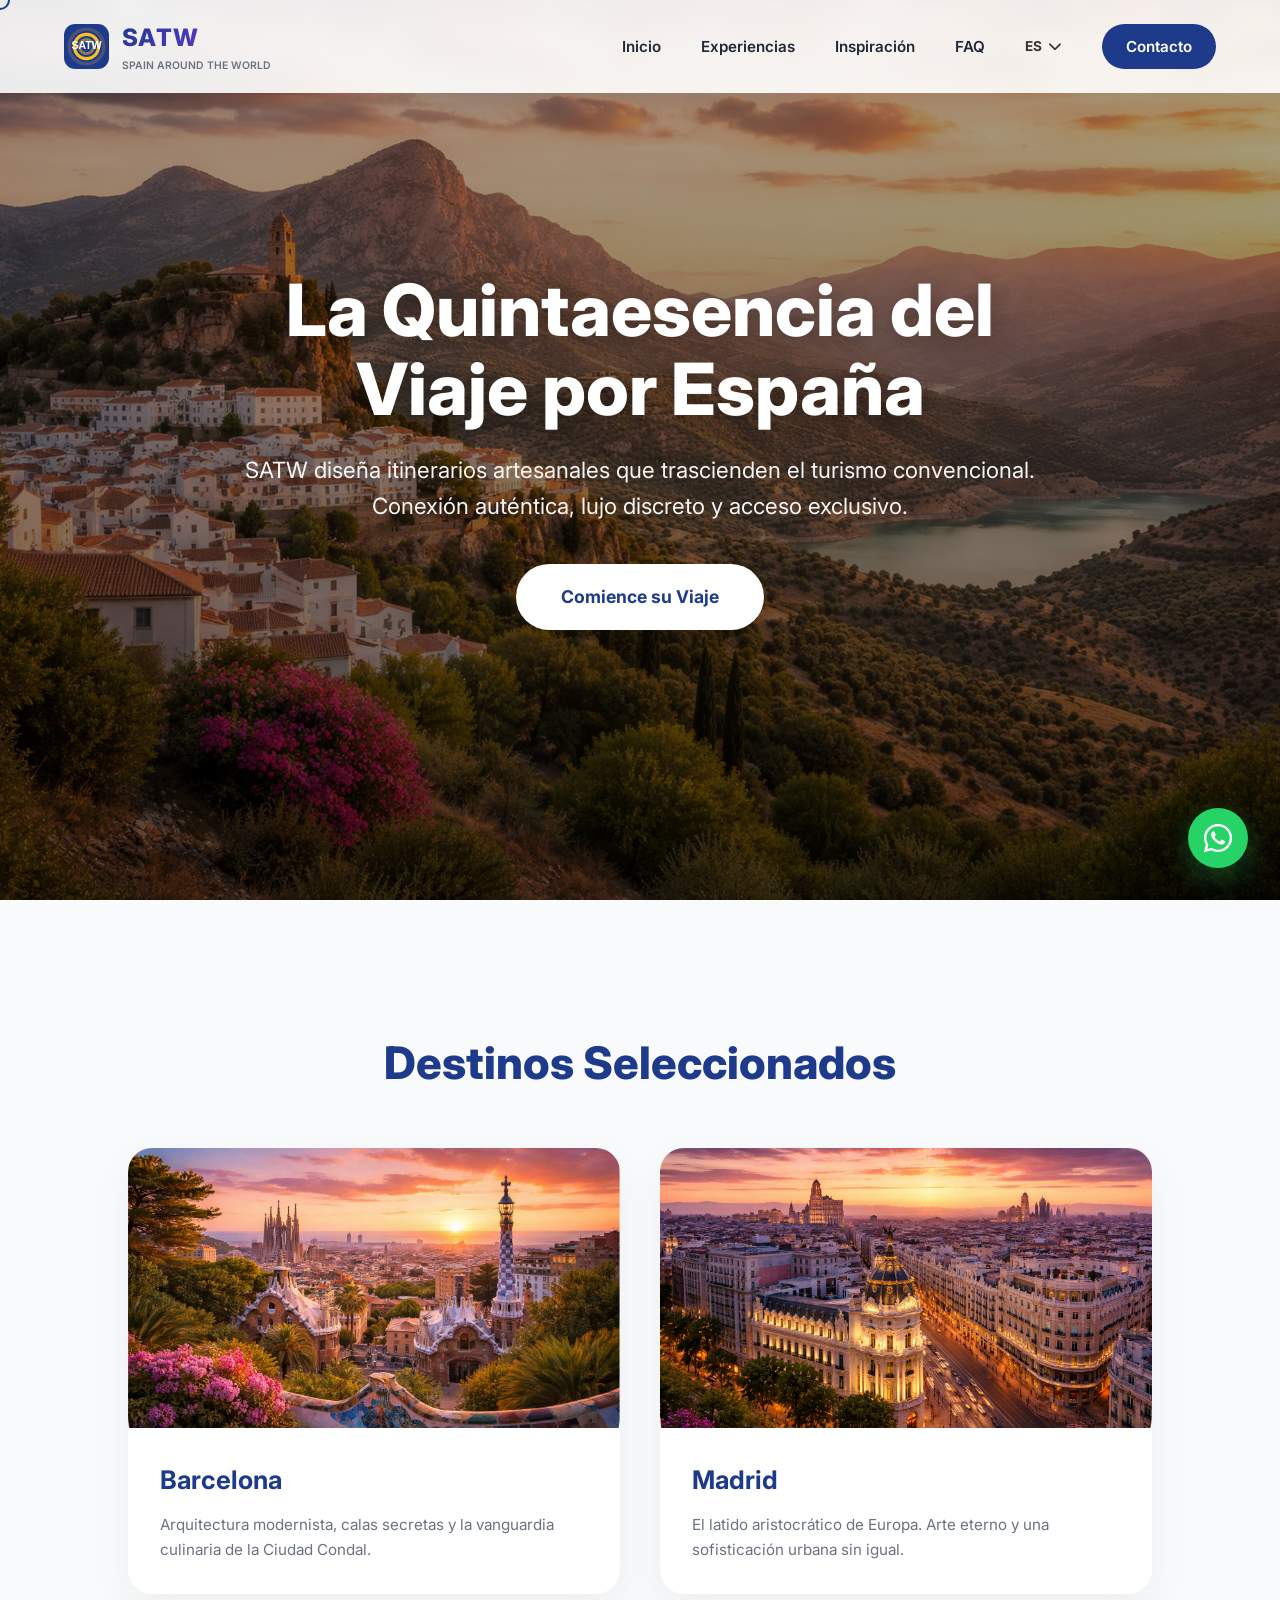
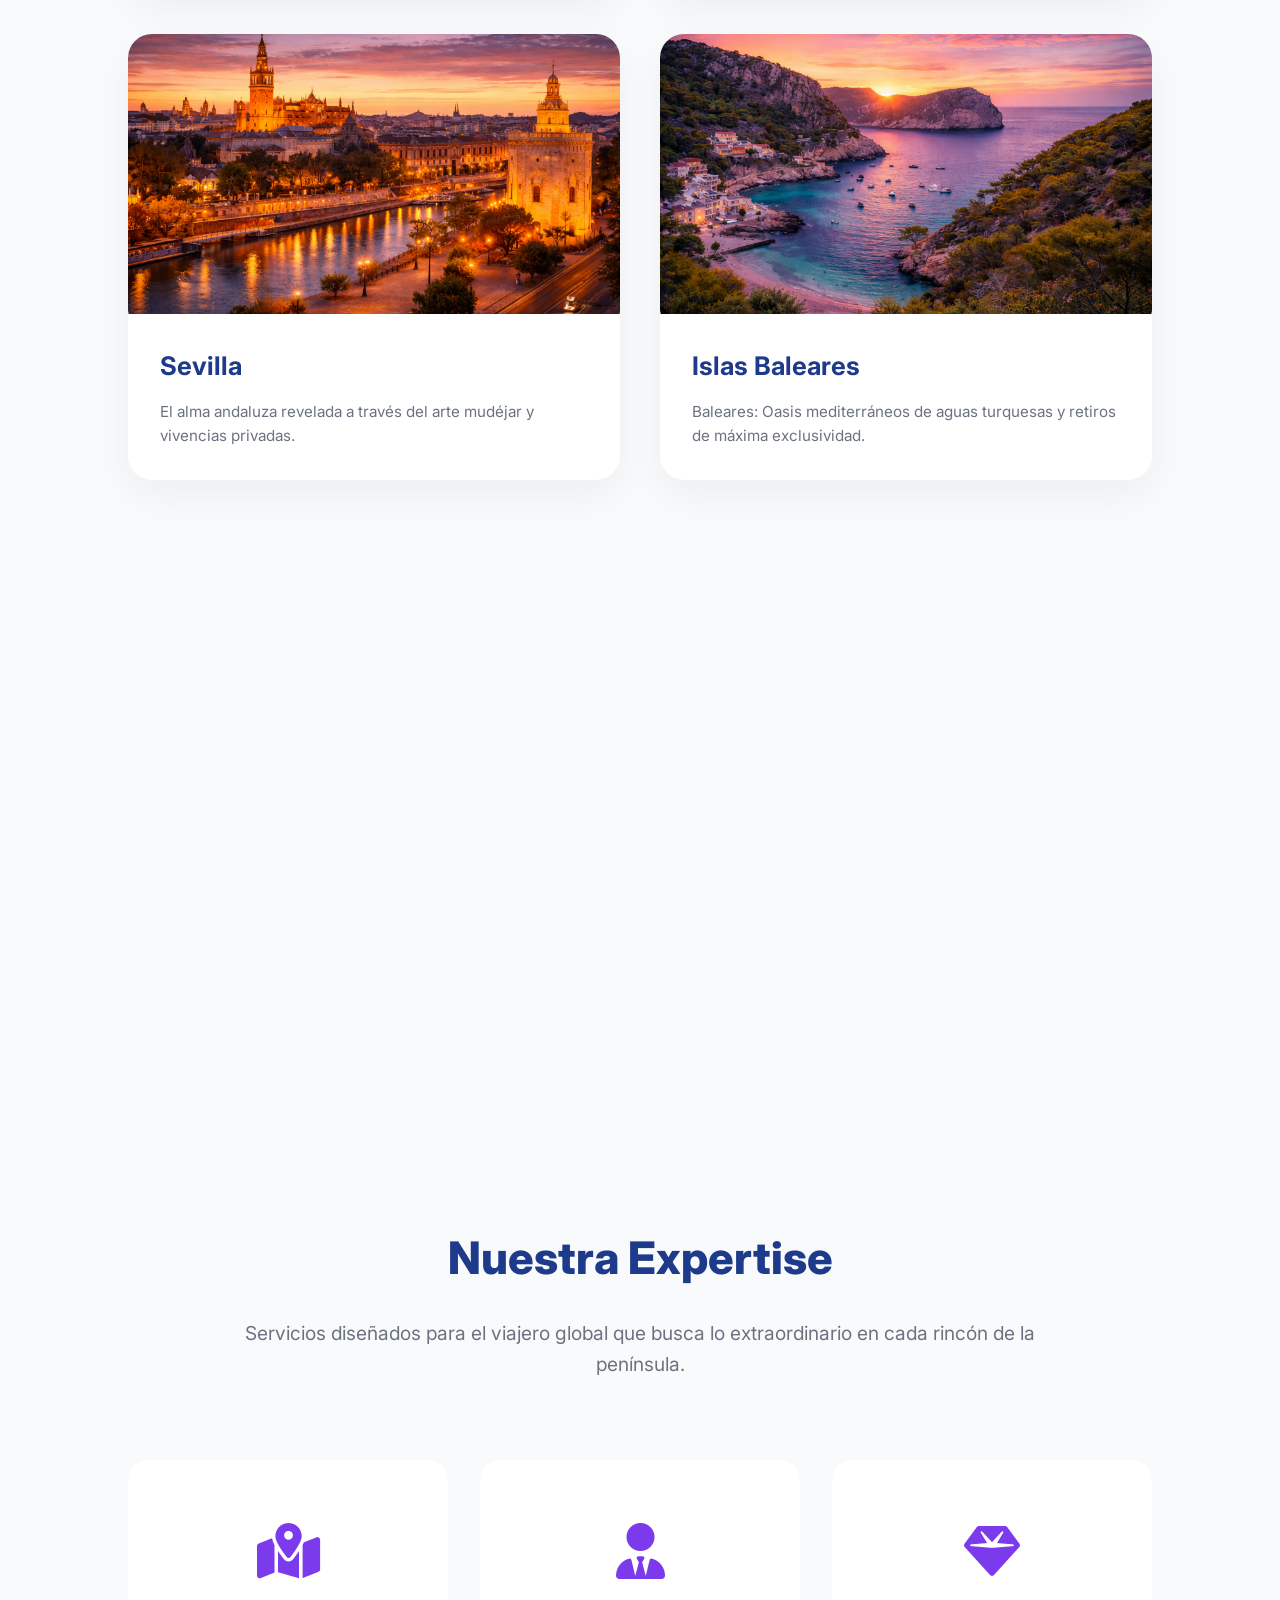
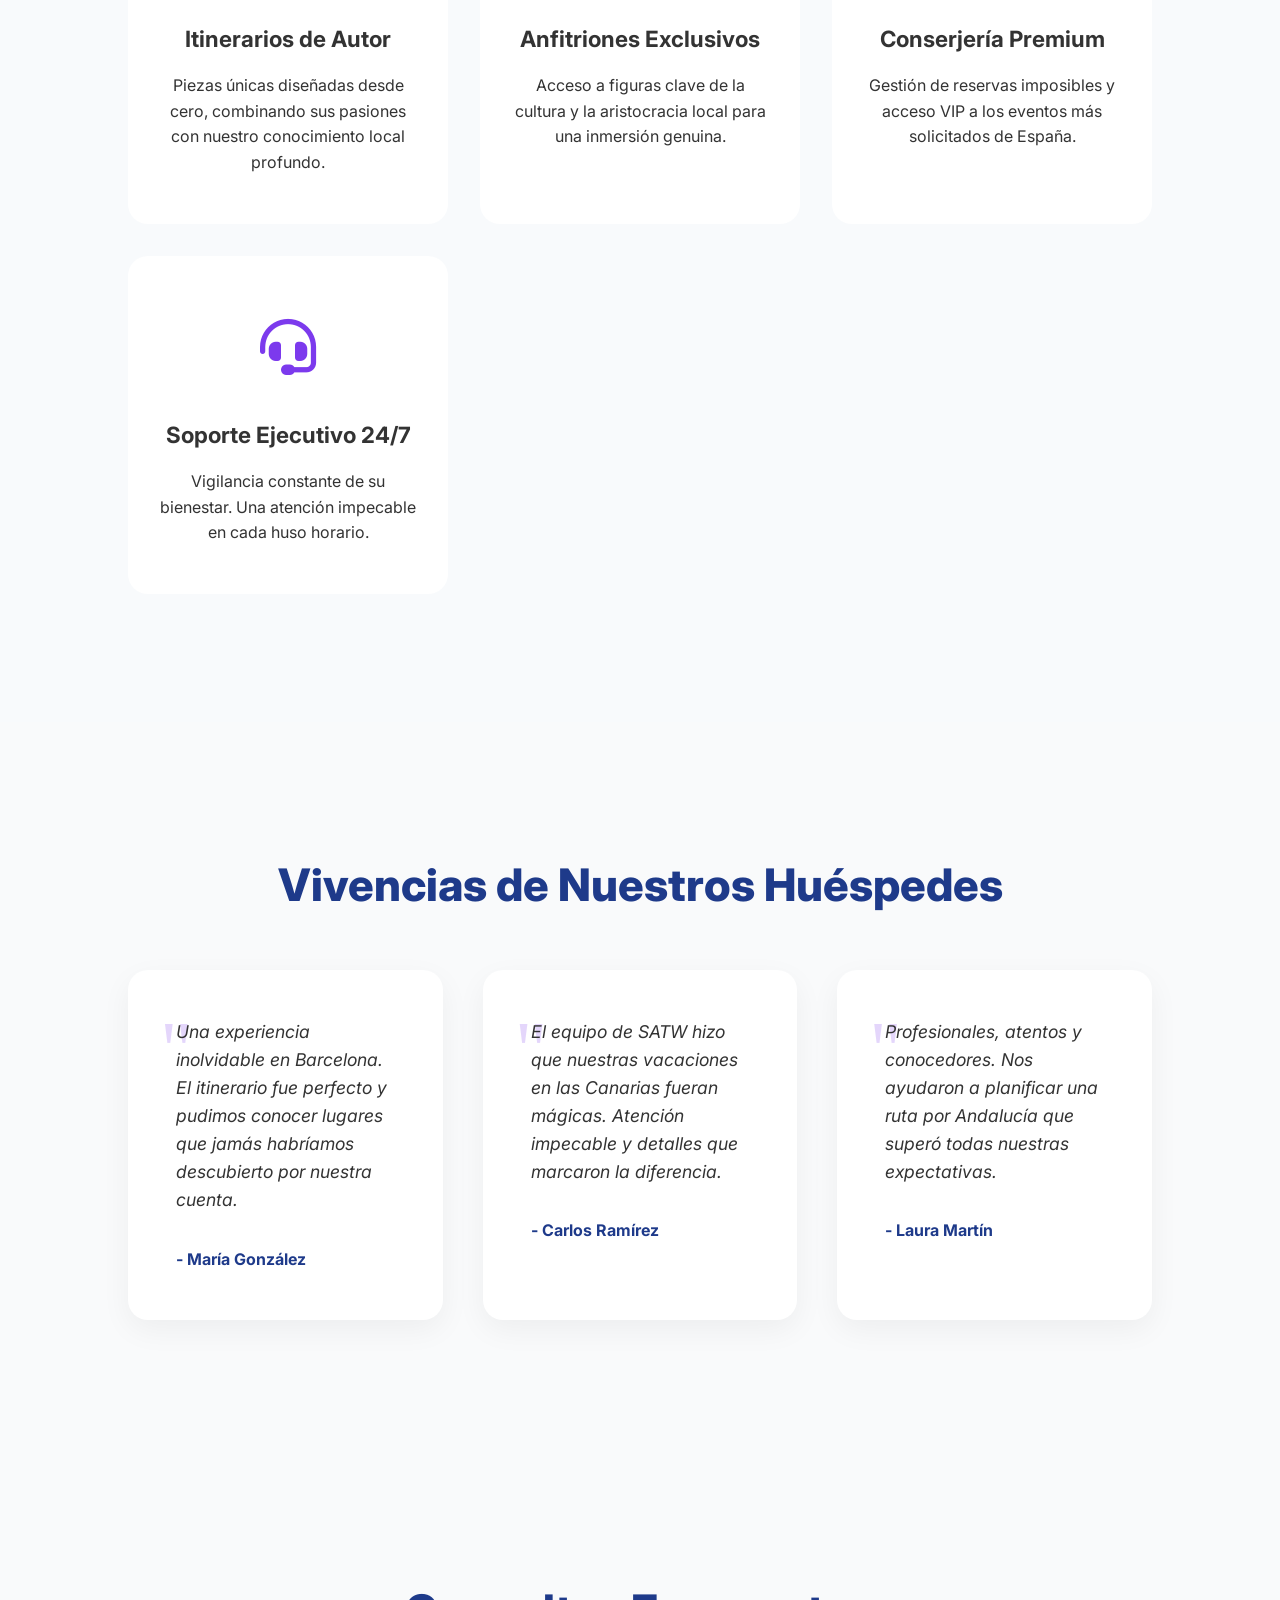
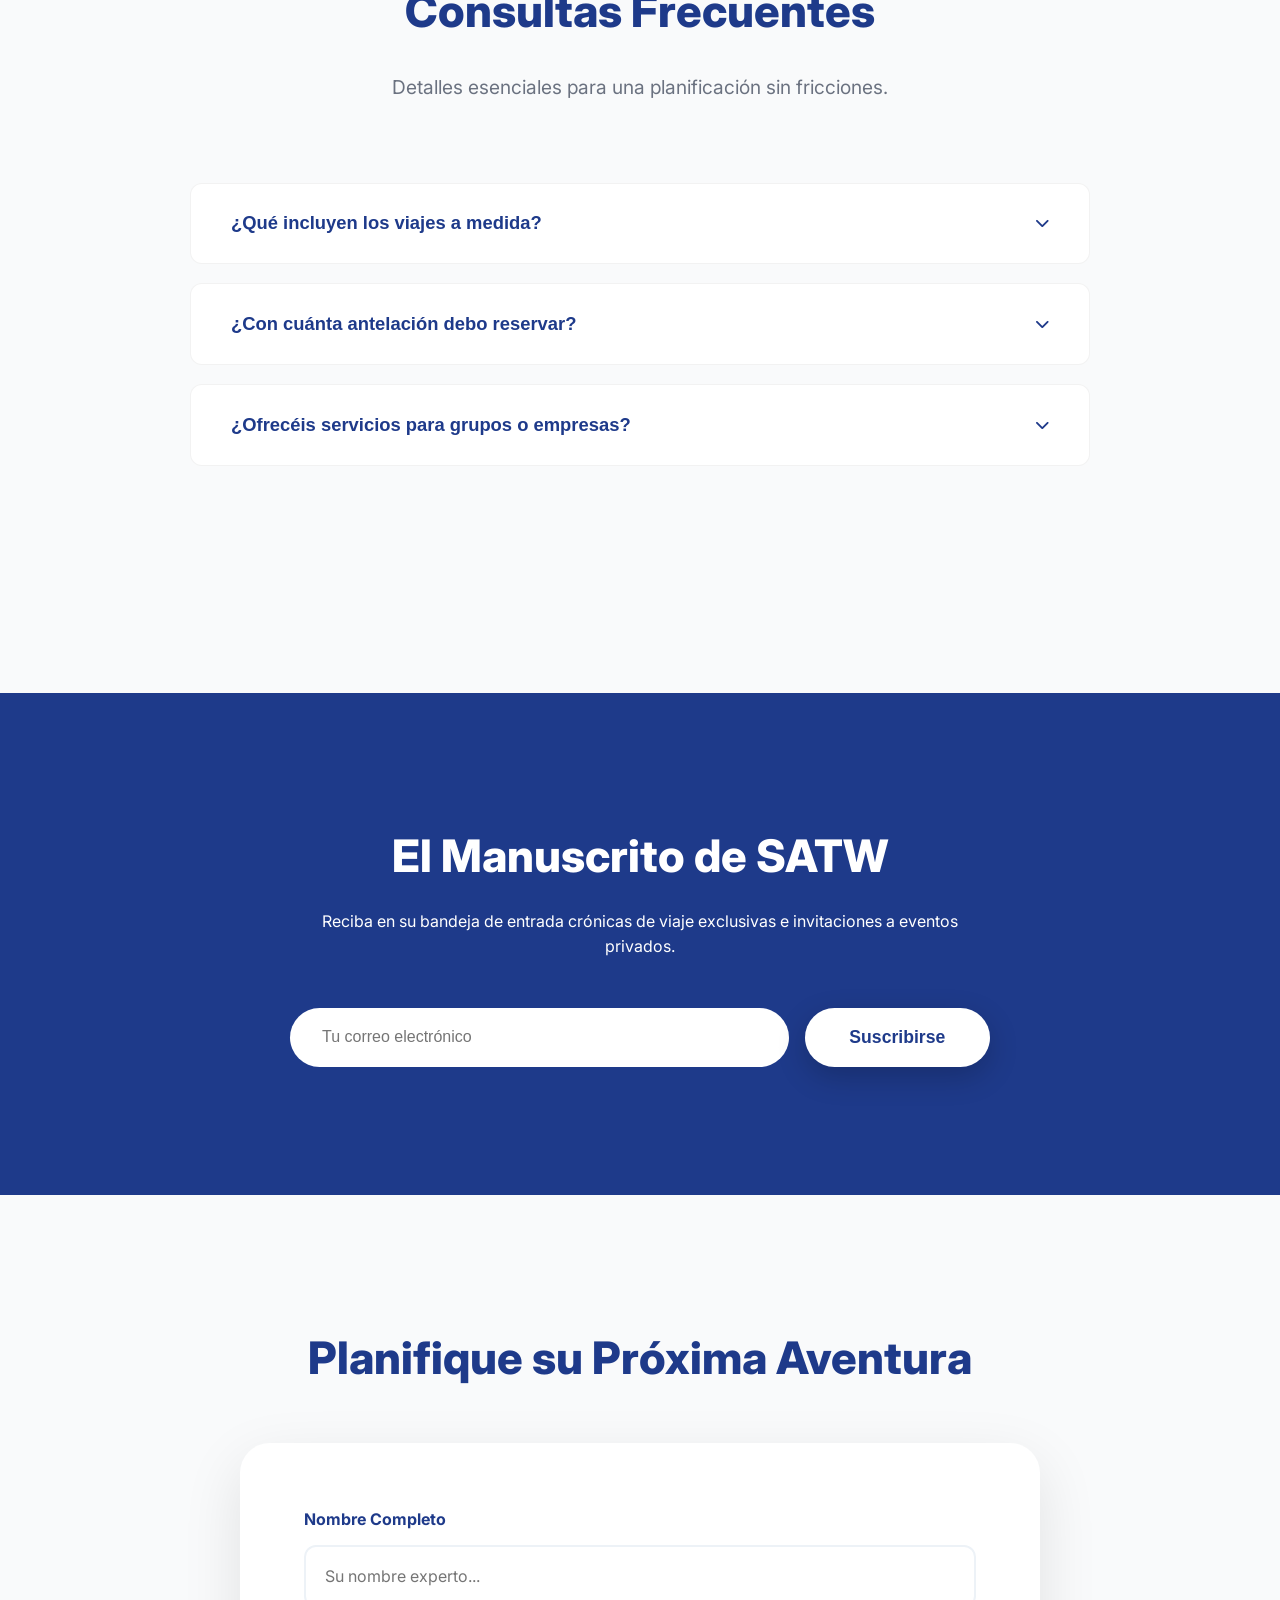
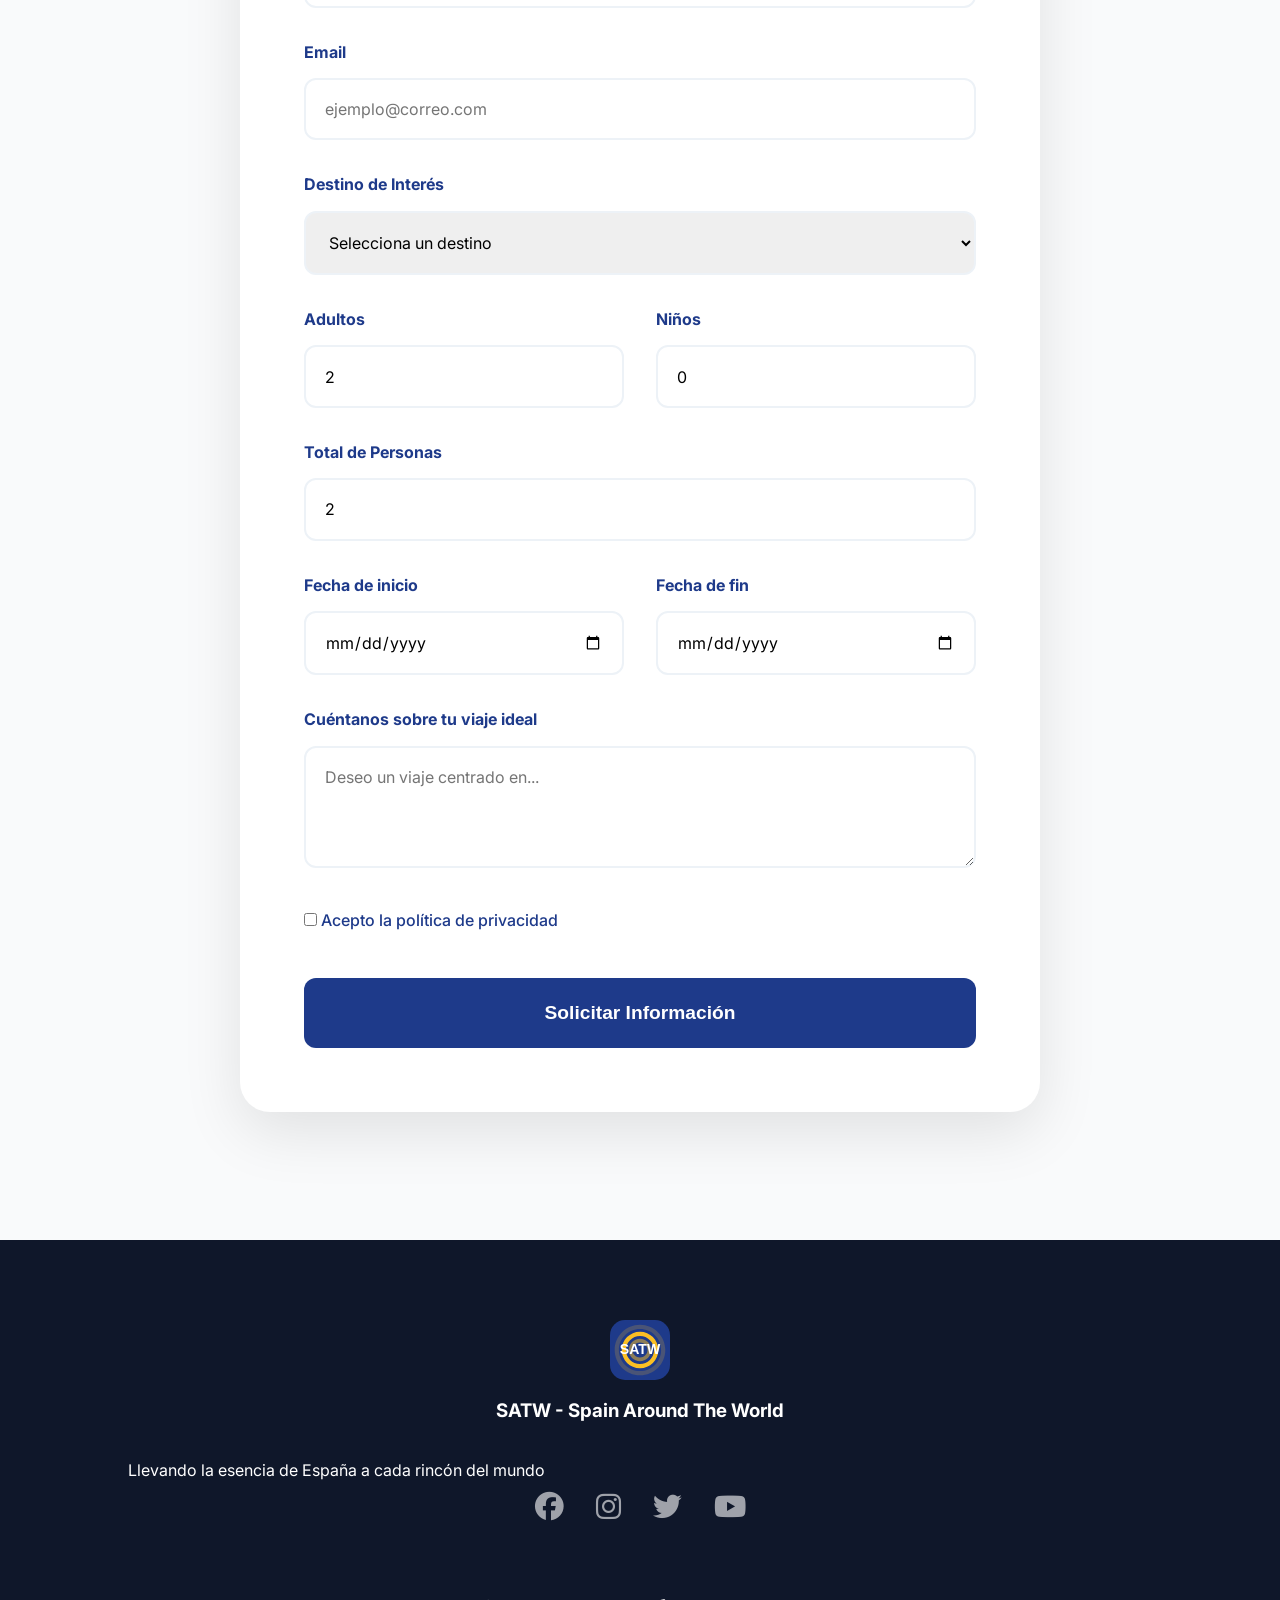
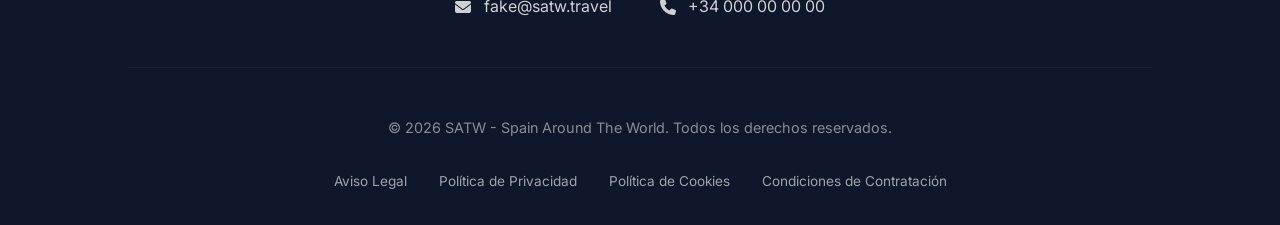
==== commit 8d30be6e: "Add files via upload" ====
--- a/index.html
+++ b/index.html
@@ -1,386 +1,606 @@
-<!doctype html>
-<html lang="es">
-  <head>
-    <meta charset="UTF-8" />
-    <meta name="viewport" content="width=device-width, initial-scale=1.0" />
-    <title>La Taberna del Retiro | Gastronomía Tradicional en Madrid</title>
-    <meta
-      name="description"
-      content="Disfruta de la mejor gastronomía madrileña frente al Parque del Retiro. Cocido madrileño tradicional, ambiente premium y producto de mercado."
-    />
-
-    <link rel="icon" type="image/svg+xml" href="images/favicon.svg" />
-
-    <!-- Open Graph / Facebook -->
-    <meta property="og:type" content="website" />
-    <meta
-      property="og:title"
-      content="La Taberna del Retiro - El Sabor de Madrid"
-    />
-    <meta
-      property="og:description"
-      content="Recetas heredadas frente al emblemático Parque del Retiro. ¡Haz tu reserva online!"
-    />
-    <meta
-      property="og:image"
-      content="images/restaurante por dentro.webp"
-    />
-
-    <!-- Google Fonts -->
-    <link
-      href="https://fonts.googleapis.com/css2?family=Inter:wght@400;600;700&family=Playfair+Display:ital,wght@0,700;1,700&display=swap"
-      rel="stylesheet"
-    />
-    <!-- Font Awesome -->
-    <link
-      rel="stylesheet"
-      href="https://cdnjs.cloudflare.com/ajax/libs/font-awesome/6.0.0/css/all.min.css"
-    />
-    <!-- AOS Animations -->
-    <link href="https://unpkg.com/aos@2.3.1/dist/aos.css" rel="stylesheet" />
-    <link rel="stylesheet" href="styles.css" />
-  </head>
-  <body>
-    <a href="https://wa.me/34912345678" class="whatsapp-float" target="_blank" aria-label="Contactar por WhatsApp">
-      <i class="fab fa-whatsapp"></i>
-    </a>
-    <nav>
-      <div class="container">
-        <a href="index.html" class="logo">
-          <i class="fas fa-utensils" style="color: var(--primary-color)"></i>
-          <span>LA TABERNA DEL RETIRO</span>
-        </a>
-        <ul class="nav-links">
-          <li><a href="index.html" data-i18n="nav_home">Inicio</a></li>
-          <li>
-            <a href="index.html#historia" data-i18n="nav_history">Historia</a>
-          </li>
-          <li><a href="carta.html" data-i18n="nav_menu">Carta</a></li>
-          <li><a href="reservas.html" data-i18n="nav_contact">Contacto</a></li>
-          <li>
-            <a href="reservas.html" class="btn-primary" data-i18n="nav_reserve"
-              >Reservar Mesa</a
-            >
-          </li>
-
-          <li>
-            <button id="lang-toggle" class="lang-switch">
-              <i class="fas fa-globe"></i> <span id="lang-text">EN</span>
-            </button>
-          </li>
-        </ul>
-
-        <button class="hamburger" id="hamburger" aria-label="Menu">
-          <span></span>
-          <span></span>
-          <span></span>
-        </button>
-      </div>
-    </nav>
-
-    <header
-      class="hero"
-      style="
-        background-image:
-          linear-gradient(rgba(0, 0, 0, 0.6), rgba(0, 0, 0, 0.6)),
-          url(&quot;images/restaurante por dentro.webp&quot;);
-      "
-    >
-      <div class="hero-content">
-        <h4 data-i18n="hero_subtitle">Tradición Madrileña</h4>
-        <h1 data-i18n="hero_title">
-          El sabor de Madrid en el <span>corazón</span> del Retiro
-        </h1>
-        <p data-i18n="hero_description">
-          Platos con alma, recetas heredadas y el mejor ambiente frente al
-          parque más emblemático de la capital.
-        </p>
-        <div class="hero-btns">
-          <a href="carta.html" class="btn-primary"
-            ><i class="fas fa-book-open"></i>
-            <span data-i18n="btn_view_menu">Ver Carta Completa</span></a
-          >
-          <a href="reservas.html" class="btn-outline"
-            ><i class="fas fa-calendar-alt"></i>
-            <span data-i18n="btn_reserve">Reservar Mesa</span></a
-          >
-        </div>
-      </div>
-    </header>
-
-    <section id="historia" class="section container" data-aos="fade-up">
-      <div class="history">
-        <div class="history-image" data-aos="zoom-in" data-aos-delay="200">
-          <img src="images/cocineros.webp" alt="Nuestra Historia - El Retiro" />
-          <div class="history-badge">
-            <span>30+</span>
-            <p>Años de tradición familiar</p>
-          </div>
-        </div>
-        <div class="history-content" data-aos="fade-left" data-aos-delay="400">
-          <h4 data-i18n="history_date">Desde 1994</h4>
-          <h2 data-i18n="history_title">
-            Nuestra Historia: Raíces en Cada Bocado
-          </h2>
-          <p data-i18n="history_quote">
-            "En La Taberna del Retiro, la cocina no es solo comida, es el
-            lenguaje con el que mi abuelo nos decía cuánto nos quería."
-          </p>
-          <p data-i18n="history_p1">
-            Lo que comenzó como una pequeña casa de comidas fundada por la
-            familia García, se ha convertido en un referente de la gastronomía
-            madrileña. Mantenemos viva la esencia de las antiguas tabernas,
-            donde el producto de mercado y el tiempo lento en el fogón son los
-            protagonistas.
-          </p>
-          <p data-i18n="history_p2">
-            Cada Cocido Madrileño que servimos sigue la receta exacta que se
-            escribió hace tres décadas, respetando los tres vuelcos
-            tradicionales y el amor por lo nuestro.
-          </p>
-          <a
-            href="#"
-            style="color: var(--primary-color); font-weight: 600"
-            data-i18n="history_more"
-            >Conoce más sobre nosotros →</a
-          >
-        </div>
-      </div>
-    </section>
-
-    <section class="section" style="background-color: var(--section-bg-light)">
-      <div class="container">
-        <div class="dishes-header" data-aos="fade-right">
-          <div>
-            <h4
-              style="
-                color: var(--primary-color);
-                text-transform: uppercase;
-                letter-spacing: 2px;
-              "
-              data-i18n="dishes_subtitle"
-            >
-              Sugerencias del Chef
-            </h4>
-            <h2
-              class="serif"
-              style="font-size: 2.5rem; margin-top: 10px"
-              data-i18n="dishes_title"
-            >
-              Platos que definen Madrid
-            </h2>
-            <p
-              style="color: var(--muted-text); margin-top: 10px"
-              data-i18n="dishes_description"
-            >
-              Selección de nuestras especialidades más queridas, preparadas a
-              diario con ingredientes frescos del mercado.
-            </p>
-          </div>
-          <a
-            href="carta.html"
-            class="btn-primary"
-            style="
-              background-color: transparent;
-              color: var(--primary-color);
-              border: 1px solid var(--primary-color);
-            "
-            data-i18n="btn_view_menu"
-            >Ver Carta Completa</a
-          >
-        </div>
-
-        <div class="dishes-grid">
-          <div class="dish-card" data-aos="fade-up" data-aos-delay="100">
-            <div class="dish-image">
-              <img
-                src="images/cocido-madrileno-receta.webp"
-                alt="Cocido Madrileño"
-              />
-              <span class="dish-price">24.00€</span>
-            </div>
-            <div class="dish-info">
-              <h3 data-i18n="dish1_title">Cocido Madrileño Completo</h3>
-              <p data-i18n="dish1_desc">
-                Servido en tres vuelcos tradicionales: sopas de fideos,
-                garbanzos con verduras y carnes selectas.
-              </p>
-              <div class="dish-meta">
-                <span
-                  ><i class="fas fa-star" style="color: gold"></i> 4.9 (120
-                  <span data-i18n="reviews">reseñas</span>)</span
-                >
-                <span data-i18n="specialty">Especialidad</span>
-              </div>
-            </div>
-          </div>
-          <div class="dish-card" data-aos="fade-up" data-aos-delay="200">
-            <div class="dish-image">
-              <img
-                src="images/gambas-al-ajillo.webp"
-                alt="Gambas al Ajillo"
-              />
-              <span class="dish-price">16.50€</span>
-            </div>
-            <div class="dish-info">
-              <h3 data-i18n="dish2_title">Gambas al Ajillo "Abuela Rosa"</h3>
-              <p data-i18n="dish2_desc">
-                Gambas blancas frescas, ajos morados de Las Pedroñeras y aceite
-                de oliva virgen extra de Madrid.
-              </p>
-              <div class="dish-meta">
-                <span
-                  ><i class="fas fa-star" style="color: gold"></i> 4.8 (85
-                  <span data-i18n="reviews">reseñas</span>)</span
-                >
-                <span data-i18n="favorite">Favorito</span>
-              </div>
-            </div>
-          </div>
-          <div class="dish-card" data-aos="fade-up" data-aos-delay="300">
-            <div class="dish-image">
-              <img
-                src="images/callos-a-la-madrilena.webp"
-                alt="Callos a la Madrileña"
-              />
-              <span class="dish-price">18.00€</span>
-            </div>
-            <div class="dish-info">
-              <h3 data-i18n="dish3_title">Callos a la Madrileña</h3>
-              <p data-i18n="dish3_desc">
-                Nuestra receta centenaria: melosos, con su toque de pimentón de
-                la Vera y chorizo de matanza.
-              </p>
-              <div class="dish-meta">
-                <span
-                  ><i class="fas fa-star" style="color: gold"></i> 4.7 (92
-                  <span data-i18n="reviews">reseñas</span>)</span
-                >
-                <span data-i18n="tradition">Tradición</span>
-              </div>
-            </div>
-          </div>
-        </div>
-      </div>
-    </section>
-
-    <section class="reservation-teaser" data-aos="zoom-in">
-      <div class="container">
-        <h2 data-i18n="teaser_title">
-          ¿Desea disfrutar de una mesa frente al Retiro?
-        </h2>
-        <p data-i18n="teaser_desc">
-          Garantice su lugar en nuestra taberna y prepárese para una experiencia
-          gastronómica inolvidable.
-        </p>
-        <form class="teaser-form" action="reservas.html" method="GET">
-          <input type="date" name="date" aria-label="Fecha de reserva" required />
-          <select name="people" aria-label="Número de personas" required>
-            <option value="" disabled selected>Personas</option>
-            <option value="1">1 Persona</option>
-            <option value="2">2 Personas</option>
-            <option value="3">3 Personas</option>
-            <option value="4">4 Personas</option>
-            <option value="5">5+ Personas</option>
-          </select>
-          <button
-            type="submit"
-            class="btn-primary"
-            data-i18n="btn_reserve_now"
-          >
-            Reservar Ahora
-          </button>
-        </form>
-        <div style="margin-top: 20px; font-size: 0.9rem">
-          <span><i class="fas fa-phone"></i> +34 123 456 789</span>
-          <span style="margin-left: 20px"
-            ><i class="fas fa-clock"></i>
-            <span data-i18n="hours_summary"
-              >Lunes a Viernes 13:00 - 23:00</span
-            ></span
-          >
-        </div>
-      </div>
-    </section>
-
-    <footer>
-      <div class="container footer-grid">
-        <div class="footer-col">
-          <div class="logo" style="color: white; margin-bottom: 20px">
-            <i class="fas fa-utensils"></i>
-            <span data-i18n="footer_logo">LA TABERNA DEL RETIRO</span>
-          </div>
-          <p data-i18n="footer_desc">
-            Preservando el legado de la gastronomía madrileña en el rincón más
-            bello de la ciudad. Calidad, tradición y esmero.
-          </p>
-          <div class="social-links">
-            <a href="#" aria-label="Facebook"><i class="fab fa-facebook-f"></i></a>
-            <a href="#" aria-label="Instagram"><i class="fab fa-instagram"></i></a>
-            <a href="#" aria-label="Twitter"><i class="fab fa-twitter"></i></a>
-          </div>
-        </div>
-        <div class="footer-col">
-          <h3 data-i18n="footer_hours_title">Horario de Apertura</h3>
-          <p><span data-i18n="mon_thu">Lunes - Jueves</span>: 12:30 - 00:00</p>
-          <p>
-            <span data-i18n="fri_sat">Viernes - Sábado</span>: 12:30 - 01:00
-          </p>
-          <p><span data-i18n="sun">Domingo</span>: 12:30 - 18:00</p>
-        </div>
-        <div class="footer-col">
-          <h3 data-i18n="footer_location_title">Dónde Estamos</h3>
-          <p data-i18n="street">Calle de Alcalá, 123</p>
-          <p data-i18n="city">28009 Madrid, España</p>
-          <p><i class="fas fa-envelope"></i> hola@latabernadelretiro.com</p>
-        </div>
-        <div class="footer-col">
-          <h3 data-i18n="footer_map_title">Mapa</h3>
-          <div
-            style="height: 120px; background: #333; border-radius: 5px"
-          ></div>
-        </div>
-      </div>
-      <div class="container footer-bottom">
-        <p>
-          © 2026 La Taberna del Retiro.
-          <span data-i18n="all_rights">Todos los derechos reservados.</span> |
-          <a href="legal.html" data-i18n="legal">Aviso Legal</a> |
-          <a href="privacidad.html" data-i18n="privacy">Privacidad</a> |
-          <a href="admin.html" aria-label="Admin" rel="nofollow" style="text-decoration: none;"><i class="fas fa-lock" style="color: inherit; opacity: 0.5; font-size: 0.8rem;"></i></a>
-        </p>
-      </div>
-    </footer>
-
-    <!-- Cookie Banner -->
-    <div id="cookie-banner" class="cookie-banner">
-      <div class="container">
-        <div class="cookie-content">
-          <p data-i18n="cookie_text">
-            Utilizamos cookies para garantizar que brindamos la mejor
-            experiencia en nuestro sitio web. Al continuar navegando, acepta su
-            uso.
-          </p>
-        </div>
-        <div class="cookie-actions">
-          <button
-            id="accept-cookies"
-            class="btn-primary"
-            data-i18n="cookie_accept"
-          >
-            Aceptar
-          </button>
-        </div>
-      </div>
-    </div>
-
-    <script src="https://unpkg.com/aos@2.3.1/dist/aos.js"></script>
-    <script>
-      AOS.init({
-        duration: 800,
-        once: true,
-      });
-    </script>
-    <script src="script.js"></script>
-  </body>
-</html>
+<!doctype html>
+<html lang="es">
+  <head>
+    <meta charset="UTF-8" />
+    <meta name="viewport" content="width=device-width, initial-scale=1.0" />
+    <title>
+      SATW - Viajes a España personalizados | Spain Around The World
+    </title>
+    <meta
+      name="description"
+      content="SATW diseña viajes personalizados por España: itinerarios exclusivos, guías locales y atención 24/7. Descubre Barcelona, Madrid, Andalucía y las islas con expertos locales."
+    />
+    <link rel="canonical" href="https://satw.travel/" />
+    <meta name="robots" content="index, follow" />
+    <meta name="theme-color" content="#1e3a8a" />
+
+    <!-- Open Graph -->
+    <meta property="og:title" content="SATW - Viajes a España personalizados" />
+    <meta
+      property="og:description"
+      content="Diseñamos viajes a medida por España con guías locales, mejores precios y soporte 24/7."
+    />
+    <meta property="og:type" content="website" />
+    <meta property="og:url" content="https://satw.travel/" />
+    <meta
+      property="og:image"
+      content="https://satw.travel/images/favicon.svg"
+    />
+    <meta property="og:locale" content="es_ES" />
+
+    <!-- Twitter Card -->
+    <meta name="twitter:card" content="summary_large_image" />
+    <meta
+      name="twitter:title"
+      content="SATW - Viajes a España personalizados"
+    />
+    <meta
+      name="twitter:description"
+      content="Viajes a medida por España: itinerarios únicos, guías locales y atención 24/7."
+    />
+    <meta
+      name="twitter:image"
+      content="https://satw.travel/images/favicon.svg"
+    />
+
+    <!-- JSON-LD Structured Data -->
+    <script type="application/ld+json">
+      {
+        "@context": "https://schema.org",
+        "@type": "TravelAgency",
+        "name": "SATW - Spain Around The World",
+        "image": "https://satw.travel/images/favicon.svg",
+        "@id": "https://satw.travel/",
+        "url": "https://satw.travel/",
+        "telephone": "+34000000000",
+        "address": {
+          "@type": "PostalAddress",
+          "streetAddress": "Calle Falsa 123",
+          "addressLocality": "Madrid",
+          "postalCode": "28001",
+          "addressCountry": "ES"
+        },
+        "geo": {
+          "@type": "GeoCoordinates",
+          "latitude": 40.416775,
+          "longitude": -3.70379
+        },
+        "openingHoursSpecification": {
+          "@type": "OpeningHoursSpecification",
+          "dayOfWeek": ["Monday", "Tuesday", "Wednesday", "Thursday", "Friday"],
+          "opens": "09:00",
+          "closes": "18:00"
+        }
+      }
+    </script>
+    <link
+      rel="stylesheet"
+      href="https://cdnjs.cloudflare.com/ajax/libs/font-awesome/6.5.1/css/all.min.css"
+      integrity="sha512-DTOQO9RWCH3ppGqcWaEA1BIZOC6xxalwEsw9c2QQeAIftl+Vegovlnee1c9QX4TctnWMn13TZye+giMm8e2LwA=="
+      crossorigin="anonymous"
+      referrerpolicy="no-referrer"
+    />
+    <link
+      href="https://fonts.googleapis.com/css2?family=Inter:wght@300;400;500;600;700;800&display=swap"
+      rel="stylesheet"
+    />
+    <link rel="stylesheet" href="styles.css" />
+    <script src="script.js" defer></script>
+    <link rel="icon" type="image/svg+xml" href="images/favicon.svg" />
+  </head>
+  <body class="loading">
+    <!-- Splash Screen -->
+    <div id="splash-screen">
+      <div class="splash-content">
+        <img src="images/favicon.svg" alt="SATW Logo" class="splash-logo" />
+        <div class="splash-loader"></div>
+      </div>
+    </div>
+
+    <!-- Custom Cursor -->
+    <div class="custom-cursor"></div>
+
+    <!-- Scroll Progress Bar -->
+    <div class="scroll-progress"></div>
+
+    <!-- Floating Contact Button -->
+    <a
+      href="https://wa.me/34000000000"
+      class="floating-whatsapp"
+      target="_blank"
+      rel="noopener"
+      aria-label="Contactar por WhatsApp"
+    >
+      <i class="fa-brands fa-whatsapp"></i>
+    </a>
+
+    <!-- Header -->
+    <header>
+      <nav>
+        <div class="logo">
+          <a href="index.html" class="logo-link" aria-label="Volver al inicio">
+            <img
+              src="images/favicon.svg"
+              alt="España Alrededor del Mundo Logo"
+              class="logo-image"
+            />
+            <div class="logo-text">
+              <span class="logo-main">SATW</span>
+              <span class="logo-sub">Spain Around The World</span>
+            </div>
+          </a>
+        </div>
+        <input
+          type="checkbox"
+          id="nav-toggle"
+          class="nav-toggle-input"
+          aria-hidden="true"
+        />
+        <label for="nav-toggle" class="nav-toggle" aria-label="Abrir menú">
+          <span class="hamburger"></span>
+        </label>
+        <ul id="primary-navigation" class="nav-links">
+          <li><a href="index.html" data-i18n="nav_home">Inicio</a></li>
+          <li>
+            <a href="experiencias.html" data-i18n="nav_exp">Experiencias</a>
+          </li>
+          <li><a href="blog.html" data-i18n="nav_blog">Inspiración</a></li>
+          <li><a href="index.html#faq" data-i18n="nav_faq">FAQ</a></li>
+          <li>
+            <div class="lang-selector">
+              <span class="current-lang"
+                >ES <i class="fa-solid fa-chevron-down"></i
+              ></span>
+              <ul class="lang-dropdown">
+                <li><a href="#" data-lang="es">Español</a></li>
+                <li><a href="#" data-lang="en">English</a></li>
+                <li><a href="#" data-lang="fr">Français</a></li>
+                <li><a href="#" data-lang="nl">Nederlands</a></li>
+              </ul>
+            </div>
+          </li>
+          <li>
+            <a
+              href="index.html#contacto"
+              class="nav-cta"
+              data-i18n="nav_contact"
+              >Contacto</a
+            >
+          </li>
+        </ul>
+      </nav>
+    </header>
+
+    <!-- Hero Section -->
+    <main>
+      <section class="hero">
+        <img
+          src="images/paisaje españa.png"
+          alt="Imagen de España"
+          class="hero-image"
+        />
+        <div class="hero-content">
+          <h1 data-i18n="hero_h1">Descubre España y Compártela con el Mundo</h1>
+          <p data-i18n="hero_p">
+            SATW te conecta con los rincones más auténticos de España y los
+            lleva a cada esquina del planeta
+          </p>
+          <a href="#contacto" class="cta-button" data-i18n="cta_plan"
+            >Planifica tu Aventura</a
+          >
+        </div>
+      </section>
+
+      <!-- Destinos -->
+      <section id="destinos">
+        <h2 class="reveal" data-i18n="dest_title">Destinos Destacados</h2>
+        <div class="destinations-grid">
+          <div class="destination-card reveal">
+            <div class="destination-image">
+              <img src="images/paisaje barcelona.png" alt="Barcelona" />
+            </div>
+            <div class="destination-info">
+              <h3>Barcelona</h3>
+              <p data-i18n="dest_bcn_p">
+                Arquitectura modernista, playas mediterráneas y una vida
+                nocturna vibrante te esperan en la Ciudad Condal.
+              </p>
+            </div>
+          </div>
+          <div class="destination-card reveal">
+            <div class="destination-image">
+              <img src="images/paisaje madrid.png" alt="Madrid" />
+            </div>
+            <div class="destination-info">
+              <h3>Madrid</h3>
+              <p data-i18n="dest_mad_p">
+                La capital ofrece arte de clase mundial, gastronomía excepcional
+                y una energía incomparable.
+              </p>
+            </div>
+          </div>
+          <div class="destination-card reveal">
+            <div class="destination-image">
+              <img src="images/paisaje sevilla.png" alt="Sevilla" />
+            </div>
+            <div class="destination-info">
+              <h3>Sevilla</h3>
+              <p data-i18n="dest_sev_p">
+                Sumérgete en el flamenco, la arquitectura mudéjar y la esencia
+                del sur español.
+              </p>
+            </div>
+          </div>
+          <div class="destination-card reveal">
+            <div class="destination-image">
+              <img
+                src="images/paisaje islas baleares.png"
+                alt="Islas Baleares"
+              />
+            </div>
+            <div class="destination-info">
+              <h3>Islas Baleares</h3>
+              <p data-i18n="dest_bal_p">
+                Paraísos mediterráneos con calas cristalinas, cultura única y
+                ambiente cosmopolita.
+              </p>
+            </div>
+          </div>
+          <div class="destination-card reveal">
+            <div class="destination-image">
+              <img
+                src="images/paisaje islas canarias.png"
+                alt="Islas Canarias"
+              />
+            </div>
+            <div class="destination-info">
+              <h3>Islas Canarias</h3>
+              <p data-i18n="dest_can_p">
+                Paisajes volcánicos, playas de ensueño y clima primaveral
+                durante todo el año.
+              </p>
+            </div>
+          </div>
+          <div class="destination-card reveal">
+            <div class="destination-image">
+              <img src="images/paisaje san sebastian.png" alt="San Sebastián" />
+            </div>
+            <div class="destination-info">
+              <h3>San Sebastián</h3>
+              <p data-i18n="dest_ss_p">
+                Capital gastronómica con playas urbanas espectaculares y cultura
+                vasca auténtica.
+              </p>
+            </div>
+          </div>
+        </div>
+      </section>
+
+      <!-- Servicios -->
+      <section id="servicios" class="services">
+        <div class="section-header reveal">
+          <h2 data-i18n="serv_title">Nuestros Servicios</h2>
+          <p class="section-subtitle" data-i18n="serv_subtitle">
+            Exclusividad, confort y experiencias diseñadas exclusivamente para
+            ti en cada rincón de España.
+          </p>
+        </div>
+        <div class="services-grid">
+          <div class="service-card reveal">
+            <div class="service-icon">
+              <i class="fa-solid fa-map-location-dot"></i>
+            </div>
+            <h3 data-i18n="serv_custom_h">Viajes a Medida</h3>
+            <p data-i18n="serv_custom_p">
+              Creamos itinerarios artesanales que reflejan tus sueños, desde
+              retiros boutique hasta aventuras gastronómicas privadas.
+            </p>
+          </div>
+          <div class="service-card reveal">
+            <div class="service-icon">
+              <i class="fa-solid fa-user-tie"></i>
+            </div>
+            <h3 data-i18n="serv_local_h">Embajadores Locales</h3>
+            <p data-i18n="serv_local_p">
+              Más que guías, tendrás anfitriones expertos que te abrirán las
+              puertas a los secretos mejor guardados de nuestra cultura.
+            </p>
+          </div>
+          <div class="service-card reveal">
+            <div class="service-icon">
+              <i class="fa-solid fa-gem"></i>
+            </div>
+            <h3 data-i18n="serv_exec_h">Garantía de Excelencia</h3>
+            <p data-i18n="serv_exec_p">
+              Acceso a tarifas preferenciales y beneficios exclusivos en los
+              mejores hoteles y establecimientos de la península.
+            </p>
+          </div>
+          <div class="service-card reveal">
+            <div class="service-icon">
+              <i class="fa-solid fa-headset"></i>
+            </div>
+            <h3 data-i18n="serv_supp_h">Asistencia Ejecutiva 24/7</h3>
+            <p data-i18n="serv_supp_p">
+              Tu tranquilidad es nuestra prioridad. Nuestro equipo de soporte
+              premium te acompaña en cada paso de tu viaje.
+            </p>
+          </div>
+        </div>
+      </section>
+
+      <!-- Testimonios -->
+      <section id="testimonios">
+        <h2 class="reveal" data-i18n="test_title">
+          Lo Que Dicen Nuestros Clientes
+        </h2>
+        <div class="testimonials-container">
+          <div class="testimonial reveal">
+            <div class="testimonial-quote">"</div>
+            <p class="testimonial-text" data-i18n="test_1_text">
+              Una experiencia inolvidable en Barcelona. El itinerario fue
+              perfecto y pudimos conocer lugares que jamás habríamos descubierto
+              por nuestra cuenta.
+            </p>
+            <p class="testimonial-author" data-i18n="test_1_author">
+              - María González
+            </p>
+          </div>
+          <div class="testimonial reveal">
+            <div class="testimonial-quote">"</div>
+            <p class="testimonial-text" data-i18n="test_2_text">
+              El equipo de Viajes Horizonte hizo que nuestras vacaciones en las
+              Canarias fueran mágicas. Atención impecable y detalles que
+              marcaron la diferencia.
+            </p>
+            <p class="testimonial-author" data-i18n="test_2_author">
+              - Carlos Ramírez
+            </p>
+          </div>
+          <div class="testimonial reveal">
+            <div class="testimonial-quote">"</div>
+            <p class="testimonial-text" data-i18n="test_3_text">
+              Profesionales, atentos y conocedores. Nos ayudaron a planificar
+              una ruta por Andalucía que superó todas nuestras expectativas.
+            </p>
+            <p class="testimonial-author" data-i18n="test_3_author">
+              - Laura Martín
+            </p>
+          </div>
+        </div>
+      </section>
+
+      <!-- FAQ Section -->
+      <section id="faq" class="faq-section reveal">
+        <div class="section-header">
+          <h2 data-i18n="faq_title">Preguntas Frecuentes</h2>
+          <p class="section-subtitle" data-i18n="faq_subtitle">
+            Resolvemos tus dudas para que solo te preocupes de disfrutar de tu
+            viaje.
+          </p>
+        </div>
+        <div class="faq-container">
+          <div class="faq-item">
+            <button
+              class="faq-question"
+              aria-expanded="false"
+              data-i18n="faq_q1"
+            >
+              ¿Qué incluyen los viajes a medida?
+              <i class="fa-solid fa-chevron-down"></i>
+            </button>
+            <div class="faq-answer">
+              <p data-i18n="faq_a1">
+                Nuestros viajes incluyen itinerarios 100% personalizados,
+                selección de hoteles boutique, transporte privado, guías locales
+                exclusivos y asistencia 24/7 durante toda tu estancia.
+              </p>
+            </div>
+          </div>
+          <div class="faq-item">
+            <button
+              class="faq-question"
+              aria-expanded="false"
+              data-i18n="faq_q2"
+            >
+              ¿Con cuánta antelación debo reservar?
+              <i class="fa-solid fa-chevron-down"></i>
+            </button>
+            <div class="faq-answer">
+              <p data-i18n="faq_a2">
+                Recomendamos un mínimo de 2 a 3 meses para garantizar la
+                disponibilidad en los destinos más exclusivos, aunque podemos
+                gestionar peticiones de última hora según disponibilidad.
+              </p>
+            </div>
+          </div>
+          <div class="faq-item">
+            <button
+              class="faq-question"
+              aria-expanded="false"
+              data-i18n="faq_q3"
+            >
+              ¿Ofrecéis servicios para grupos o empresas?
+              <i class="fa-solid fa-chevron-down"></i>
+            </button>
+            <div class="faq-answer">
+              <p data-i18n="faq_a3">
+                Sí, diseñamos experiencias MICE, viajes de incentivo y retiros
+                corporativos, así como viajes para grandes grupos familiares con
+                logística dedicada.
+              </p>
+            </div>
+          </div>
+        </div>
+      </section>
+
+      <!-- Newsletter Section -->
+      <section id="newsletter" class="newsletter-section reveal">
+        <div class="newsletter-content">
+          <h2 data-i18n="news_h2">Suscríbete a nuestra Newsletter</h2>
+          <p data-i18n="news_p">
+            Recibe itinerarios exclusivos y secretos de viaje directamente en tu
+            bandeja de entrada.
+          </p>
+          <form class="newsletter-form">
+            <input
+              type="email"
+              placeholder="Tu correo electrónico"
+              required
+              aria-label="Correo electrónico para newsletter"
+              data-i18n="news_placeholder"
+            />
+            <button type="submit" class="cta-button" data-i18n="news_btn">
+              Suscribirme
+            </button>
+          </form>
+        </div>
+      </section>
+
+      <!-- Formulario de Contacto -->
+      <section id="contacto">
+        <h2 class="reveal" data-i18n="contact_h2">
+          Planifica Tu Próxima Aventura
+        </h2>
+        <form class="contact-form reveal">
+          <div class="form-group">
+            <label for="nombre" data-i18n="form_name">Nombre Completo</label>
+            <input
+              type="text"
+              id="nombre"
+              name="nombre"
+              required
+              data-i18n="form_name_placeholder"
+            />
+          </div>
+          <div class="form-group">
+            <label for="email" data-i18n="form_email">Email</label>
+            <input
+              type="email"
+              id="email"
+              name="email"
+              required
+              data-i18n="form_email_placeholder"
+            />
+          </div>
+          <div class="form-group">
+            <label for="destino" data-i18n="form_destination"
+              >Destino de Interés</label
+            >
+            <select id="destino" name="destino">
+              <option value="" data-i18n="form_opt_default">
+                Selecciona un destino
+              </option>
+              <option value="barcelona">Barcelona</option>
+              <option value="madrid">Madrid</option>
+              <option value="sevilla">Sevilla</option>
+              <option value="baleares">Islas Baleares</option>
+              <option value="canarias">Islas Canarias</option>
+              <option value="san-sebastian">San Sebastián</option>
+              <option value="otro" data-i18n="form_opt_other">
+                Otro destino
+              </option>
+            </select>
+          </div>
+          <div class="form-group small-inputs-grid">
+            <div>
+              <label for="adultos" data-i18n="form_adults">Adultos</label>
+              <input
+                type="number"
+                id="adultos"
+                name="adultos"
+                min="0"
+                value="2"
+              />
+            </div>
+            <div>
+              <label for="ninos" data-i18n="form_children">Niños</label>
+              <input type="number" id="ninos" name="ninos" min="0" value="0" />
+            </div>
+          </div>
+          <div class="form-group">
+            <label for="total-personas" data-i18n="form_total"
+              >Total de Personas</label
+            >
+            <input
+              type="number"
+              id="total-personas"
+              name="total-personas"
+              readonly
+              value="2"
+            />
+          </div>
+          <div class="form-group date-grid">
+            <div>
+              <label for="fecha-inicio" data-i18n="form_start"
+                >Fecha de inicio</label
+              >
+              <input type="date" id="fecha-inicio" name="fecha-inicio" />
+            </div>
+            <div>
+              <label for="fecha-fin" data-i18n="form_end">Fecha de fin</label>
+              <input type="date" id="fecha-fin" name="fecha-fin" />
+            </div>
+          </div>
+          <div class="form-group">
+            <label for="mensaje" data-i18n="form_message"
+              >Cuéntanos sobre tu viaje ideal</label
+            >
+            <textarea
+              id="mensaje"
+              name="mensaje"
+              rows="4"
+              data-i18n="form_message_placeholder"
+            ></textarea>
+          </div>
+          <div class="form-group privacy-checkbox">
+            <input type="checkbox" id="privacy-consent" name="privacy-consent" required style="width: auto; height: auto; display: inline-block;">
+            <label for="privacy-consent" style="display: inline-block; font-weight: 500;" data-i18n="form_privacy_consent">Acepto la política de privacidad</label>
+          </div>
+          <button type="submit" class="submit-button" data-i18n="form_btn">
+            Solicitar Información
+          </button>
+        </form>
+      </section>
+    </main>
+
+    <!-- Footer -->
+    <footer>
+      <div class="footer-content">
+        <div class="footer-logo">
+          <img
+            src="images/favicon.svg"
+            alt=""
+            class="logo-image"
+            aria-hidden="true"
+          />
+          <h3 data-i18n="footer_h3">SATW - Spain Around The World</h3>
+        </div>
+        <p data-i18n="footer_tagline">
+          Llevando la esencia de España a cada rincón del mundo
+        </p>
+        <div class="social-links">
+          <a href="#" aria-label="Facebook"><i class="fab fa-facebook"></i></a>
+          <a href="#" aria-label="Instagram"
+            ><i class="fab fa-instagram"></i
+          ></a>
+          <a href="#" aria-label="Twitter"><i class="fab fa-twitter"></i></a>
+          <a href="#" aria-label="YouTube"><i class="fab fa-youtube"></i></a>
+        </div>
+        <div class="footer-contact">
+          <p><i class="fa-solid fa-envelope"></i> fake@satw.travel</p>
+          <p><i class="fa-solid fa-phone"></i> +34 000 00 00 00</p>
+        </div>
+        <p class="copyright" data-i18n="footer_copy">
+          © 2026 SATW - Spain Around The World. Todos los derechos reservados.
+        </p>
+        <div class="footer-legal-links">
+          <a href="aviso-legal.html" data-i18n="legal_notice">Aviso Legal</a>
+          <a href="politica-privacidad.html" data-i18n="privacy_policy">Política de Privacidad</a>
+          <a href="politica-cookies.html" data-i18n="cookies_policy">Política de Cookies</a>
+          <a href="condiciones-contratacion.html" data-i18n="terms_conditions">Condiciones de Contratación</a>
+        </div>
+      </div>
+    </footer>
+  </body>
+</html>
--- a/styles.css
+++ b/styles.css
@@ -1,26 +1,12 @@
 :root {
-  --primary-color: #e67e5d; /* Terracotta-ish */
-  --secondary-color: #f8f5f2; /* Cream background */
-  --dark-color: #1a1a1a; /* Dark charcoal */
-  --text-color: #333333;
-  --muted-text: #666666;
-  --light-muted-text: #999999;
-  --white: #ffffff;
-  --accent-color: #8d5b4c;
-  --transition: all 0.3s ease;
-  --container-width: 1200px;
-  --bg-color: var(--secondary-color);
-  --nav-bg: rgba(255, 255, 255, 0.95);
-  --card-bg: var(--white);
-  --border-color: rgba(0, 0, 0, 0.1);
-  --form-bg: var(--white);
-  --input-border: #dddddd;
-  --tag-bg: #ffece6;
-  --contact-card-bg: #fff5f1;
-  --section-bg-light: #fcfcfc;
-}
-
-
+  --primary-dark: #1e3a8a;
+  --primary-light: #3b82f6;
+  --accent: #7c3aed;
+  --accent-warm: #ffd166;
+  --text-dark: #1f2937;
+  --text-light: #6b7280;
+  --bg-light: #f9fafb;
+}
 
 * {
   margin: 0;
@@ -29,875 +15,1124 @@
 }
 
 body {
-  font-family: "Inter", sans-serif;
-  background-color: var(--bg-color);
-  color: var(--text-color);
+  font-family: "Inter", "Segoe UI", Tahoma, Geneva, Verdana, sans-serif;
+  color: #333;
+  overflow-x: hidden;
+  background-color: var(--bg-light);
   line-height: 1.6;
-  overflow-x: hidden;
-  transition: var(--transition);
-  position: relative;
-  width: 100%;
-}
-
-html {
-  overflow-x: hidden;
-  width: 100%;
-  scroll-behavior: smooth;
-}
-
-h1,
-h2,
-h3,
-.serif {
-  font-family: "Playfair Display", serif;
-  font-weight: 700;
-}
-
-a {
-  text-decoration: none;
-  color: inherit;
-  transition: var(--transition);
-}
-
-ul {
-  list-style: none;
-}
-
-img {
-  max-width: 100%;
-  display: block;
-}
-
-/* Layout */
-.container {
-  max-width: var(--container-width);
-  margin: 0 auto;
-  padding: 0 20px;
-}
-
-.section {
-  padding: 100px 0;
-}
-
-/* Navigation */
-nav {
+}
+
+body.loading {
+  overflow: hidden;
+}
+
+/* --- Animations --- */
+.reveal {
+  opacity: 0;
+  transform: translateY(30px);
+  transition: all 0.8s cubic-bezier(0.16, 1, 0.3, 1);
+}
+
+.reveal.active {
+  opacity: 1;
+  transform: translateY(0);
+}
+
+.reveal-left {
+  opacity: 0;
+  transform: translateX(-50px);
+  transition: all 0.8s cubic-bezier(0.16, 1, 0.3, 1);
+}
+
+.reveal-left.active {
+  opacity: 1;
+  transform: translateX(0);
+}
+
+.reveal-right {
+  opacity: 0;
+  transform: translateX(50px);
+  transition: all 0.8s cubic-bezier(0.16, 1, 0.3, 1);
+}
+
+.reveal-right.active {
+  opacity: 1;
+  transform: translateX(0);
+}
+
+/* --- Splash Screen --- */
+#splash-screen {
   position: fixed;
   top: 0;
   left: 0;
   width: 100%;
-  background: var(--nav-bg);
+  height: 100%;
+  background: #fff;
+  display: flex;
+  justify-content: center;
+  align-items: center;
+  z-index: 9999;
+  transition: opacity 0.8s cubic-bezier(0.45, 0, 0.55, 1), visibility 0.8s;
+}
+
+#splash-screen.hidden {
+  opacity: 0;
+  visibility: hidden;
+}
+
+.splash-content {
+  text-align: center;
+  animation: pulse 2s infinite ease-in-out;
+}
+
+.splash-logo {
+  width: 120px;
+  margin-bottom: 2rem;
+}
+
+.splash-loader {
+  width: 50px;
+  height: 50px;
+  border: 3px solid rgba(30, 58, 138, 0.1);
+  border-top: 3px solid var(--primary-dark);
+  border-radius: 50%;
+  margin: 0 auto;
+  animation: spin 1s linear infinite;
+}
+
+@keyframes spin { 0% { transform: rotate(0deg); } 100% { transform: rotate(360deg); } }
+@keyframes pulse { 0%, 100% { transform: scale(1); opacity: 1; } 50% { transform: scale(1.05); opacity: 0.8; } }
+
+/* --- Custom Cursor --- */
+.custom-cursor {
+  width: 20px;
+  height: 20px;
+  border: 2px solid var(--primary-dark);
+  border-radius: 50%;
+  position: fixed;
+  pointer-events: none;
+  z-index: 99999;
+  transform: translate(-50%, -50%);
+  transition: width 0.3s, height 0.3s, background 0.3s, border-color 0.3s;
+}
+
+.custom-cursor.hover {
+  width: 40px;
+  height: 40px;
+  background: rgba(30, 58, 138, 0.1);
+  border-color: var(--accent);
+}
+
+@media (max-width: 1024px) {
+  .custom-cursor { display: none; }
+}
+
+/* --- Scroll Progress Bar --- */
+.scroll-progress {
+  position: fixed;
+  top: 0;
+  left: 0;
+  width: 0%;
+  height: 4px;
+  background: linear-gradient(to right, var(--primary-dark), var(--accent));
+  z-index: 2000;
+  transition: width 0.1s ease;
+}
+
+/* --- Floating WhatsApp --- */
+.floating-whatsapp {
+  position: fixed;
+  bottom: 2rem;
+  right: 2rem;
+  width: 60px;
+  height: 60px;
+  background: #25d366;
+  color: white;
+  border-radius: 50%;
+  display: flex;
+  align-items: center;
+  justify-content: center;
+  font-size: 2rem;
+  box-shadow: 0 10px 30px rgba(37, 211, 102, 0.3);
+  z-index: 1000;
+  text-decoration: none;
+  transition: all 0.3s;
+}
+
+.floating-whatsapp:hover {
+  transform: scale(1.1) translateY(-5px);
+  box-shadow: 0 15px 40px rgba(37, 211, 102, 0.4);
+}
+
+/* --- Header --- */
+header {
+  position: fixed;
+  top: 0;
+  width: 100%;
+  background: rgba(255, 255, 255, 0.9);
   -webkit-backdrop-filter: blur(10px);
   backdrop-filter: blur(10px);
+  box-shadow: 0 2px 20px rgba(0, 0, 0, 0.05);
   z-index: 1000;
-  padding: 15px 0;
-  border-bottom: 1px solid var(--border-color);
-  transition: var(--transition);
-}
-
-nav .container {
+  transition: all 0.4s ease;
+  padding: 1.2rem 5%;
+}
+
+header.scrolled {
+  padding: 0.7rem 5%;
+  background: rgba(255, 255, 255, 0.98);
+  box-shadow: 0 4px 30px rgba(0, 0, 0, 0.1);
+}
+
+nav {
   display: flex;
   justify-content: space-between;
   align-items: center;
 }
 
-.logo {
-  display: flex;
-  align-items: center;
-  gap: 10px;
-  font-size: 1.2rem;
+.logo-link {
+  text-decoration: none;
+  display: flex;
+  align-items: center;
+  gap: 0.8rem;
+}
+
+.logo-image {
+  width: 45px;
+  height: auto;
+  flex-shrink: 0;
+}
+
+.logo-text {
+  display: flex;
+  flex-direction: column;
+}
+
+.logo-main {
+  font-size: 1.5rem;
+  font-weight: 800;
+  background: linear-gradient(135deg, var(--primary-dark), var(--accent));
+  -webkit-background-clip: text;
+  -webkit-text-fill-color: transparent;
+  background-clip: text;
+  letter-spacing: 1.5px;
+}
+
+.logo-sub {
+  font-size: 0.65rem;
+  color: var(--text-light);
+  font-weight: 600;
+  text-transform: uppercase;
+}
+
+.nav-links {
+  display: flex;
+  gap: 2.5rem;
+  list-style: none;
+  align-items: center;
+}
+
+.nav-links a {
+  text-decoration: none;
+  color: var(--text-dark);
+  font-weight: 600;
+  font-size: 0.95rem;
+  transition: color 0.3s;
+}
+
+.nav-links a:hover,
+.nav-links a.active {
+  color: var(--accent);
+}
+
+.nav-cta {
+  background: var(--primary-dark);
+  color: white !important;
+  padding: 0.8rem 1.5rem;
+  border-radius: 50px;
+  transition: all 0.3s !important;
+}
+
+.nav-cta:hover {
+  background: var(--accent);
+  transform: translateY(-2px);
+  box-shadow: 0 5px 15px rgba(124, 58, 237, 0.2);
+}
+
+/* Mobile Toggle */
+.nav-toggle {
+  display: none;
+  cursor: pointer;
+  z-index: 1100;
+}
+
+.hamburger {
+  display: block;
+  width: 25px;
+  height: 2px;
+  background: var(--primary-dark);
+  position: relative;
+  transition: background 0.3s;
+}
+
+.hamburger::before,
+.hamburger::after {
+  content: "";
+  position: absolute;
+  width: 100%;
+  height: 100%;
+  background: var(--primary-dark);
+  transition: all 0.3s;
+}
+
+.hamburger::before { top: -8px; }
+.hamburger::after { top: 8px; }
+
+#nav-toggle:checked + .nav-toggle .hamburger { background: transparent; }
+#nav-toggle:checked + .nav-toggle .hamburger::before { transform: rotate(45deg); top: 0; }
+#nav-toggle:checked + .nav-toggle .hamburger::after { transform: rotate(-45deg); top: 0; }
+
+.nav-toggle-input { display: none; }
+
+/* Language Selector */
+.lang-selector {
+  position: relative;
+  cursor: pointer;
+}
+
+.current-lang {
   font-weight: 700;
-  color: var(--dark-color);
-}
-
-.logo img {
-  height: 40px;
-}
-
-.nav-links {
-  display: flex;
-  gap: 30px;
-  align-items: center;
-}
-
-.nav-links a:hover {
-  color: var(--primary-color);
-}
-
-
-
-.lang-switch {
-  background: transparent;
-  border: 1px solid var(--primary-color);
-  color: var(--primary-color);
-  padding: 5px 12px;
-  border-radius: 20px;
-  font-size: 0.8rem;
-  font-weight: 600;
-  cursor: pointer;
-  display: flex;
-  align-items: center;
-  gap: 8px;
-  transition: var(--transition);
-}
-
-.lang-switch:hover {
-  background: var(--primary-color);
-  color: white;
-}
-
-.btn-primary {
-  background-color: var(--primary-color);
-  color: var(--white);
-  padding: 10px 25px;
-  border-radius: 5px;
-  font-weight: 600;
-  border: none;
-  cursor: pointer;
-  transition: var(--transition);
-}
-
-.btn-primary:hover {
-  background-color: var(--accent-color);
-  transform: translateY(-2px);
-  box-shadow: 0 5px 15px rgba(230, 126, 93, 0.3);
-}
-
-.btn-outline {
-  background: transparent;
-  color: var(--white);
-  padding: 10px 25px;
-  border-radius: 5px;
-  font-weight: 600;
-  border: 2px solid var(--white);
-  cursor: pointer;
-  transition: var(--transition);
-}
-
-.btn-outline:hover {
-  background-color: var(--white);
-  color: var(--dark-color);
-}
-
-/* Hero Section */
+  font-size: 0.85rem;
+  display: flex;
+  align-items: center;
+  gap: 0.4rem;
+}
+
+.lang-dropdown {
+  position: absolute;
+  top: calc(100% + 1rem);
+  right: 0;
+  background: white;
+  border-radius: 12px;
+  box-shadow: 0 10px 40px rgba(0,0,0,0.1);
+  list-style: none;
+  padding: 0.8rem;
+  min-width: 120px;
+  opacity: 0;
+  visibility: hidden;
+  transform: translateY(10px);
+  transition: all 0.3s;
+}
+
+.lang-selector:hover .lang-dropdown {
+  opacity: 1;
+  visibility: visible;
+  transform: translateY(0);
+}
+
+.lang-dropdown li a {
+  display: block;
+  padding: 0.5rem 1rem;
+  border-radius: 6px;
+  white-space: nowrap;
+}
+
+.lang-dropdown li a:hover {
+  background: var(--bg-light);
+}
+
+/* --- Hero Section --- */
 .hero {
   height: 100vh;
-  background:
-    linear-gradient(rgba(0, 0, 0, 0.5), rgba(0, 0, 0, 0.5)),
-    url("assets/hero.jpg");
-  background-size: cover;
-  background-position: center;
+  position: relative;
   display: flex;
   align-items: center;
   justify-content: center;
+  overflow: hidden;
+  color: white;
   text-align: center;
-  color: #ffffff;
-  padding-top: 80px;
-}
-
-.hero-content h4 {
-  text-transform: uppercase;
-  letter-spacing: 4px;
-  margin-bottom: 20px;
-  font-weight: 400;
-}
-
-.hero-content h1 {
-  font-size: 4rem;
-  margin-bottom: 20px;
-  max-width: 800px;
-}
-
-.hero-content h1 span {
-  color: var(--primary-color);
-  font-style: italic;
-}
-
-.hero-content p {
-  font-size: 1.2rem;
-  max-width: 600px;
-  margin: 0 auto 40px;
-  opacity: 0.9;
-}
-
-.hero-btns {
-  display: flex;
-  gap: 20px;
-  justify-content: center;
-}
-
-/* History Section */
-.history {
-  display: grid;
-  grid-template-columns: 1fr 1fr;
-  gap: 80px;
-  align-items: center;
-}
-
-.history-image {
-  position: relative;
-}
-
-.history-image img {
-  border-radius: 10px;
-  box-shadow: 0 20px 40px rgba(0, 0, 0, 0.2);
-  width: 100%;
-  height: 550px;
-  object-fit: cover;
-}
-
-.history-badge {
+}
+
+.hero-image {
   position: absolute;
-  bottom: -30px;
-  right: -30px;
-  background-color: var(--primary-color);
-  color: var(--white);
-  padding: 30px;
-  border-radius: 10px;
-  text-align: center;
-}
-
-.history-badge span {
-  display: block;
-  font-size: 2.5rem;
-  font-weight: 700;
-}
-
-.history-content h4 {
-  color: var(--primary-color);
-  text-transform: uppercase;
-  letter-spacing: 2px;
-  margin-bottom: 10px;
-}
-
-.history-content h2 {
-  font-size: 2.5rem;
-  margin-bottom: 20px;
-}
-
-.history-content p {
-  margin-bottom: 20px;
-  color: var(--muted-text);
-}
-
-/* Dishes Grid */
-.dishes-header {
-  display: flex;
-  justify-content: space-between;
-  align-items: flex-end;
-  margin-bottom: 50px;
-}
-
-.dishes-grid {
-  display: grid;
-  grid-template-columns: repeat(auto-fit, minmax(300px, 1fr));
-  gap: 30px;
-}
-
-.dish-card {
-  background: var(--card-bg);
-  border-radius: 10px;
-  overflow: hidden;
-  box-shadow: 0 10px 30px rgba(0, 0, 0, 0.1);
-  transition: var(--transition);
-}
-
-.dish-card:hover {
-  transform: translateY(-10px);
-}
-
-.dish-image {
-  height: 250px;
-  overflow: hidden;
-  position: relative;
-}
-
-.dish-image img {
+  top: 0;
+  left: 0;
   width: 100%;
   height: 100%;
   object-fit: cover;
-}
-
-.dish-price {
+  z-index: -1;
+}
+
+.hero::after {
+  content: "";
   position: absolute;
-  top: 20px;
-  right: 20px;
-  background: var(--primary-color);
-  color: var(--white);
-  padding: 5px 15px;
+  top: 0;
+  left: 0;
+  width: 100%;
+  height: 100%;
+  background: linear-gradient(to bottom, rgba(0,0,0,0.3), rgba(0,0,0,0.6));
+  z-index: 0;
+}
+
+.hero-content {
+  position: relative;
+  z-index: 10;
+  max-width: 900px;
+  padding: 0 2rem;
+}
+
+.hero h1 {
+  font-size: clamp(2.5rem, 6vw, 4.5rem);
+  font-weight: 800;
+  line-height: 1.1;
+  margin-bottom: 1.5rem;
+  text-shadow: 0 4px 20px rgba(0,0,0,0.3);
+}
+
+.hero p {
+  font-size: clamp(1rem, 2vw, 1.4rem);
+  margin-bottom: 2.5rem;
+  opacity: 0.95;
+}
+
+.cta-button {
+  display: inline-block;
+  padding: 1.2rem 2.8rem;
+  background: white;
+  color: var(--primary-dark);
+  text-decoration: none;
+  border-radius: 50px;
+  font-weight: 700;
+  font-size: 1.1rem;
+  transition: all 0.3s;
+  box-shadow: 0 10px 30px rgba(0,0,0,0.2);
+  border: none;
+  cursor: pointer;
+}
+
+.cta-button:hover {
+  transform: translateY(-3px);
+  box-shadow: 0 15px 40px rgba(0,0,0,0.3);
+  background: var(--primary-light);
+  color: white;
+}
+
+/* --- Sections --- */
+section {
+  padding: 8rem 10%;
+}
+
+h2 {
+  font-size: 2.8rem;
+  font-weight: 800;
+  color: var(--primary-dark);
+  margin-bottom: 3rem;
+  text-align: center;
+}
+
+.section-header {
+  max-width: 800px;
+  margin: 0 auto 5rem;
+  text-align: center;
+}
+
+.section-subtitle {
+  font-size: 1.2rem;
+  color: var(--text-light);
+  margin-top: -1.5rem;
+}
+
+/* --- Destinations --- */
+.destinations-grid {
+  display: grid;
+  grid-template-columns: repeat(auto-fill, minmax(350px, 1fr));
+  gap: 2.5rem;
+}
+
+.destination-card {
+  background: white;
+  border-radius: 24px;
+  overflow: hidden;
+  box-shadow: 0 15px 40px rgba(0,0,0,0.05);
+  transition: all 0.5s cubic-bezier(0.16, 1, 0.3, 1);
+}
+
+.destination-card:hover {
+  transform: translateY(-10px);
+  box-shadow: 0 30px 60px rgba(30, 58, 138, 0.1);
+}
+
+.destination-image {
+  height: 280px;
+  overflow: hidden;
+}
+
+.destination-image img {
+  width: 100%;
+  height: 100%;
+  object-fit: cover;
+  transition: transform 0.8s ease;
+}
+
+.destination-card:hover .destination-image img {
+  transform: scale(1.1);
+}
+
+.destination-info {
+  padding: 2rem;
+}
+
+.destination-info h3 {
+  font-size: 1.6rem;
+  color: var(--primary-dark);
+  margin-bottom: 0.8rem;
+}
+
+.destination-info p {
+  color: var(--text-light);
+  font-size: 0.95rem;
+}
+
+/* --- Services --- */
+.services {
+  background: #f8fafc;
+}
+
+.services-grid {
+  display: grid;
+  grid-template-columns: repeat(auto-fit, minmax(280px, 1fr));
+  gap: 2rem;
+}
+
+.service-card {
+  background: white;
+  padding: 3rem 2rem;
   border-radius: 20px;
-  font-weight: 600;
-}
-
-.dish-info {
-  padding: 25px;
-}
-
-.dish-info h3 {
-  margin-bottom: 10px;
-}
-
-.dish-info p {
+  text-align: center;
+  transition: all 0.3s;
+}
+
+.service-card:hover {
+  background: var(--primary-dark);
+  color: white;
+  transform: scale(1.03);
+}
+
+.service-icon {
+  font-size: 3.5rem;
+  color: var(--accent);
+  margin-bottom: 1.5rem;
+  transition: color 0.3s;
+}
+
+.service-card:hover .service-icon {
+  color: var(--accent-warm);
+}
+
+.service-card h3 {
+  font-size: 1.4rem;
+  margin-bottom: 1rem;
+}
+
+.service-card:hover p {
+  color: rgba(255,255,255,0.8);
+}
+
+/* --- Testimonials --- */
+.testimonials-container {
+  display: grid;
+  grid-template-columns: repeat(auto-fit, minmax(300px, 1fr));
+  gap: 2.5rem;
+}
+
+.testimonial {
+  background: white;
+  padding: 3rem;
+  border-radius: 20px;
+  position: relative;
+  box-shadow: 0 10px 30px rgba(0,0,0,0.05);
+}
+
+.testimonial-quote {
+  font-family: serif;
+  font-size: 5rem;
+  color: var(--accent);
+  opacity: 0.2;
+  position: absolute;
+  top: 1rem;
+  left: 2rem;
+}
+
+.testimonial-text {
+  font-style: italic;
+  font-size: 1.1rem;
+  margin-bottom: 2rem;
+  position: relative;
+  z-index: 1;
+}
+
+.testimonial-author {
+  font-weight: 700;
+  color: var(--primary-dark);
+}
+
+/* --- FAQ --- */
+.faq-container {
+  max-width: 900px;
+  margin: 0 auto;
+}
+
+.faq-item {
+  margin-bottom: 1.2rem;
+  border-radius: 12px;
+  background: white;
+  border: 1px solid rgba(0,0,0,0.05);
+  overflow: hidden;
+}
+
+.faq-question {
+  width: 100%;
+  padding: 1.8rem 2.5rem;
+  background: none;
+  border: none;
+  display: flex;
+  justify-content: space-between;
+  align-items: center;
+  font-size: 1.15rem;
+  font-weight: 700;
+  color: var(--primary-dark);
+  cursor: pointer;
+  text-align: left;
+  transition: all 0.3s;
+}
+
+.faq-question i {
   font-size: 0.9rem;
-  color: var(--muted-text);
-  margin-bottom: 15px;
-}
-
-.dish-meta {
-  display: flex;
-  justify-content: space-between;
-  align-items: center;
-  font-size: 0.8rem;
-  color: var(--light-muted-text);
-}
-
-/* Reservation Teaser */
-.reservation-teaser {
-  background-color: var(--primary-color);
-  color: var(--white);
+  transition: transform 0.3s;
+}
+
+.faq-item.active .faq-question {
+  background: var(--bg-light);
+  color: var(--accent);
+}
+
+.faq-item.active i { transform: rotate(180deg); }
+
+.faq-answer {
+  max-height: 0;
+  overflow: hidden;
+  transition: max-height 0.4s cubic-bezier(0.16, 1, 0.3, 1);
+}
+
+.faq-item.active .faq-answer {
+  max-height: 300px;
+  padding: 0 2.5rem 2rem;
+}
+
+/* --- Newsletter --- */
+.newsletter-section {
+  background: var(--primary-dark);
+  color: white;
+  margin-top: 5rem;
+}
+
+.newsletter-content {
+  max-width: 700px;
+  margin: 0 auto;
   text-align: center;
-  padding: 80px 0;
-}
-
-.reservation-teaser h2 {
-  font-size: 2.5rem;
-  margin-bottom: 20px;
-}
-
-.reservation-teaser p {
-  margin-bottom: 40px;
-  opacity: 0.9;
-}
-
-.teaser-form {
-  display: flex;
-  gap: 15px;
-  justify-content: center;
+}
+
+.newsletter-content h2 {
+  color: white;
+  margin-bottom: 1rem;
+}
+
+.newsletter-form {
+  display: flex;
+  gap: 1rem;
+  margin-top: 3rem;
+}
+
+.newsletter-form input {
+  flex: 1;
+  padding: 1.2rem 2rem;
+  border-radius: 50px;
+  border: none;
+  outline: none;
+  font-size: 1rem;
+}
+
+@media (max-width: 600px) {
+  .newsletter-form { flex-direction: column; }
+}
+
+/* --- Contact Form --- */
+.contact-form {
   max-width: 800px;
   margin: 0 auto;
-}
-
-.teaser-form input,
-.teaser-form select {
-  padding: 15px;
-  border-radius: 5px;
-  border: none;
-  flex: 1;
-}
-
-.teaser-form .btn-primary {
   background: white;
-  color: var(--primary-color);
-}
-
-/* Footer */
-footer {
-  background-color: #0a0a0a;
-  color: var(--light-muted-text);
-  padding: 80px 0 20px;
-}
-
-.footer-grid {
-  display: grid;
-  grid-template-columns: 2fr 1fr 1fr 1fr;
-  gap: 50px;
-  margin-bottom: 50px;
-}
-
-.footer-col h3 {
-  color: var(--white);
-  margin-bottom: 25px;
-}
-
-.footer-col p {
-  margin-bottom: 15px;
-}
-
-.social-links {
-  display: flex;
-  gap: 15px;
-  margin-top: 20px;
-}
-
-.footer-bottom {
-  border-top: 1px solid rgba(255, 255, 255, 0.1);
-  padding-top: 20px;
-  display: flex;
-  justify-content: space-between;
-  font-size: 0.8rem;
-}
-
-/* Contact/Reservation Page specific */
-.contact-container {
-  display: grid;
-  grid-template-columns: 1fr 1fr;
-  gap: 50px;
-  margin-bottom: 50px;
-}
-
-.reservation-form-container {
-  background: var(--form-bg);
-  padding: 40px;
-  border-radius: 10px;
-  box-shadow: 0 20px 50px rgba(0, 0, 0, 0.1);
+  padding: 4rem;
+  border-radius: 30px;
+  box-shadow: 0 20px 60px rgba(0,0,0,0.1);
 }
 
 .form-group {
-  margin-bottom: 20px;
+  margin-bottom: 2rem;
 }
 
 .form-group label {
   display: block;
-  margin-bottom: 8px;
-  font-weight: 600;
+  font-weight: 700;
+  margin-bottom: 0.8rem;
+  color: var(--primary-dark);
 }
 
 .form-group input,
 .form-group select,
 .form-group textarea {
   width: 100%;
-  padding: 12px;
-  border: 1px solid var(--input-border);
-  border-radius: 5px;
+  padding: 1.2rem;
+  border: 2px solid #edf2f7;
+  border-radius: 12px;
   font-family: inherit;
-  background-color: var(--bg-color);
-  color: var(--text-color);
-}
-
-.contact-info-card {
-  background: var(--contact-card-bg);
-  padding: 40px;
-  border-radius: 10px;
-  border-left: 5px solid var(--primary-color);
-}
-
-.info-item {
-  display: flex;
-  gap: 15px;
-  margin-bottom: 25px;
-}
-
-.info-icon {
-  color: var(--primary-color);
-  font-size: 1.5rem;
-}
-
-.map-placeholder {
-  height: 300px;
-  background: #eee;
-  margin-top: 30px;
-  border-radius: 10px;
-  display: flex;
-  align-items: center;
-  justify-content: center;
-  background-image: url("assets/map.jpg");
-  background-size: cover;
-}
-
-/* Menu Page Styles */
-.menu-category {
-  margin-bottom: 60px;
-}
-
-.menu-category-header {
-  display: flex;
-  align-items: center;
-  gap: 15px;
-  margin-bottom: 30px;
-}
-
-.menu-category-header i {
-  color: var(--primary-color);
-  font-size: 1.5rem;
-}
-
-.menu-items-grid {
+  font-size: 1rem;
+  transition: border-color 0.3s;
+}
+
+.form-group input:focus,
+.form-group select:focus,
+.form-group textarea:focus {
+  outline: none;
+  border-color: var(--accent);
+}
+
+.small-inputs-grid, .date-grid {
   display: grid;
   grid-template-columns: 1fr 1fr;
-  gap: 50px 100px;
-}
-
-.menu-item {
-  display: flex;
-  justify-content: space-between;
-  align-items: flex-start;
-  padding-bottom: 15px;
-  border-bottom: 1px dashed var(--border-color);
-}
-
-.menu-item-info h4 {
+  gap: 2rem;
+}
+
+.submit-button {
+  width: 100%;
+  padding: 1.5rem;
+  background: var(--primary-dark);
+  color: white;
+  border: none;
+  border-radius: 12px;
   font-size: 1.2rem;
-  margin-bottom: 5px;
-}
-
-.menu-item-info p {
+  font-weight: 800;
+  cursor: pointer;
+  transition: all 0.3s;
+}
+
+.submit-button:hover {
+  background: var(--accent);
+  transform: translateY(-3px);
+  box-shadow: 0 10px 30px rgba(124, 58, 237, 0.3);
+}
+
+/* --- Footer --- */
+footer {
+  background: #0f172a;
+  color: white;
+  padding: 5rem 10% 2rem;
+}
+
+.footer-logo {
+  margin-bottom: 2rem;
+  display: flex;
+  flex-direction: column;
+  align-items: center;
+  gap: 1rem;
+}
+
+.footer-logo img { width: 60px; }
+
+.footer-contact {
+  display: flex;
+  justify-content: center;
+  gap: 3rem;
+  margin: 3rem 0;
+}
+
+.footer-contact p {
+  display: flex;
+  align-items: center;
+  gap: 0.8rem;
+  opacity: 0.8;
+}
+
+.social-links {
+  display: flex;
+  justify-content: center;
+  gap: 2rem;
+  margin-bottom: 4rem;
+}
+
+.social-links a {
+  font-size: 1.8rem;
+  color: white;
+  opacity: 0.6;
+  transition: all 0.3s;
+}
+
+.social-links a:hover {
+  opacity: 1;
+  transform: translateY(-5px);
+  color: var(--accent);
+}
+
+.copyright {
+  text-align: center;
+  padding-top: 3rem;
+  border-top: 1px solid rgba(255,255,255,0.1);
   font-size: 0.9rem;
-  color: var(--muted-text);
-}
-
-.menu-item-price {
+  opacity: 0.5;
+}
+
+.footer-legal-links {
+  display: flex;
+  justify-content: center;
+  gap: 2rem;
+  margin-top: 2rem;
+  flex-wrap: wrap;
+}
+
+.footer-legal-links a {
+  color: white;
+  opacity: 0.6;
+  text-decoration: none;
+  font-size: 0.85rem;
+  transition: opacity 0.3s;
+}
+
+.footer-legal-links a:hover {
+  opacity: 1;
+  text-decoration: underline;
+}
+
+/* --- Cookie Banner --- */
+.cookie-banner {
+  position: fixed;
+  bottom: -100px;
+  left: 2rem;
+  right: 2rem;
+  background: white;
+  padding: 1.5rem 2.5rem;
+  border-radius: 20px;
+  box-shadow: 0 20px 60px rgba(0,0,0,0.15);
+  z-index: 10000;
+  transition: bottom 0.5s cubic-bezier(0.16, 1, 0.3, 1);
+  display: flex;
+  justify-content: center;
+}
+
+.cookie-banner.show {
+  bottom: 2rem;
+}
+
+.cookie-banner-content {
+  display: flex;
+  align-items: center;
+  gap: 2rem;
+  max-width: 1200px;
+  width: 100%;
+}
+
+.cookie-banner-content p {
+  color: var(--text-dark);
+  font-size: 0.95rem;
+  margin: 0;
+  flex: 1;
+}
+
+.cookie-banner-buttons {
+  display: flex;
+  align-items: center;
+  gap: 1.5rem;
+  flex-shrink: 0;
+}
+
+.cookie-link {
+  color: var(--accent);
+  text-decoration: none;
   font-weight: 700;
-  color: var(--primary-color);
-}
-
-.tag-badge {
-  font-size: 0.7rem;
-  background: var(--tag-bg);
-  color: var(--primary-color);
-  padding: 2px 8px;
-  border-radius: 4px;
-  margin-left: 10px;
+  font-size: 0.9rem;
+}
+
+.cookie-btn {
+  padding: 0.8rem 1.8rem;
+  border-radius: 50px;
+  border: none;
+  font-weight: 800;
+  cursor: pointer;
+  transition: all 0.3s;
+  font-size: 0.9rem;
+}
+
+.cookie-btn.reject {
+  background: var(--bg-light);
+  color: var(--text-dark);
+}
+
+.cookie-btn.accept {
+  background: var(--primary-dark);
+  color: white;
+}
+
+.cookie-btn.accept:hover {
+  background: var(--accent);
+  transform: translateY(-2px);
+}
+
+@media (max-width: 900px) {
+  .cookie-banner {
+    left: 1rem;
+    right: 1rem;
+    padding: 1.5rem;
+  }
+  .cookie-banner-content {
+    flex-direction: column;
+    text-align: center;
+    gap: 1.5rem;
+  }
+  .cookie-banner-buttons {
+    width: 100%;
+    justify-content: center;
+    flex-wrap: wrap;
+  }
+}
+
+/* --- Legal Content Pages --- */
+.legal-content {
+  padding: 140px 10% 80px;
+  max-width: 1000px;
+  margin: 0 auto;
+  min-height: 80vh;
+}
+
+.legal-content h1 {
+  color: var(--primary-dark);
+  margin-bottom: 3rem;
+  font-size: 3rem;
+  font-weight: 800;
+  text-align: center;
+}
+
+.legal-content h2 {
+  text-align: left;
+  font-size: 1.8rem;
+  margin: 3rem 0 1.5rem;
+  color: var(--primary-dark);
+  font-weight: 800;
+}
+
+.legal-content p, .legal-content ul {
+  margin-bottom: 1.5rem;
+  color: var(--text-dark);
+  font-size: 1.05rem;
+  line-height: 1.8;
+}
+
+.legal-content ul {
+  padding-left: 1.5rem;
+}
+
+.legal-content li {
+  margin-bottom: 0.8rem;
+}
+
+
+/* --- Subpages --- */
+.hero-sub {
+  height: 50vh;
+  min-height: 400px;
+  display: flex;
+  align-items: center;
+  justify-content: center;
+  background: var(--primary-dark);
+  color: white;
+  text-align: center;
+  padding-top: 100px;
+  position: relative;
+}
+
+.hero-sub.blog-bg {
+  background: linear-gradient(rgba(0,0,0,0.4), rgba(0,0,0,0.4)), url('images/paisaje madrid.png') center/cover;
+}
+
+.hero-sub.exp-bg {
+  background: linear-gradient(rgba(0,0,0,0.4), rgba(0,0,0,0.4)), url('images/paisaje islas baleares.png') center/cover;
+}
+
+/* --- Experiences Gallery --- */
+.experiences-container {
+  max-width: 1200px;
+  margin: 0 auto;
+  display: flex;
+  flex-direction: column;
+  gap: 6rem;
+}
+
+.experience-item {
+  display: flex;
+  gap: 5rem;
+  align-items: center;
+}
+
+.experience-item.inverted { flex-direction: row-reverse; }
+
+.experience-visual {
+  flex: 1.3;
+  height: 500px;
+  border-radius: 30px;
+  overflow: hidden;
+  position: relative;
+}
+
+.experience-visual img { width: 100%; height: 100%; object-fit: cover; }
+
+.experience-overlay {
+  position: absolute;
+  top: 0;
+  left: 0;
+  width: 100%;
+  height: 100%;
+  background: linear-gradient(to top, rgba(0,0,0,0.4), transparent);
+}
+
+.experience-label {
+  position: absolute;
+  top: 2rem;
+  left: 2rem;
+  background: white;
+  color: var(--primary-dark);
+  padding: 0.6rem 1.4rem;
+  border-radius: 50px;
+  font-weight: 800;
+  font-size: 0.8rem;
   text-transform: uppercase;
 }
 
-/* Mobile Responsive */
-@media (max-width: 992px) {
-  .hero-content h1 {
-    font-size: 3rem;
+.experience-text { flex: 1; }
+
+.experience-location {
+  color: var(--accent);
+  font-weight: 800;
+  font-size: 0.9rem;
+  margin-bottom: 1rem;
+  display: block;
+}
+
+.experience-text h3 {
+  font-size: 2.5rem;
+  margin-bottom: 1.5rem;
+}
+
+.experience-cta {
+  display: flex;
+  align-items: center;
+  gap: 1rem;
+  text-decoration: none;
+  color: var(--primary-dark);
+  font-weight: 800;
+  margin-top: 2rem;
+  transition: all 0.3s;
+}
+
+.experience-cta:hover { gap: 1.5rem; color: var(--accent); }
+
+/* --- Blog Masonry --- */
+.blog-masonry-grid {
+  display: grid;
+  grid-template-columns: repeat(auto-fill, minmax(350px, 1fr));
+  gap: 3rem;
+}
+
+.blog-post-card.large {
+  grid-column: span 2;
+}
+
+@media (max-width: 900px) {
+  .blog-post-card.large {
+    grid-column: span 1;
   }
-  .history,
-  .contact-container,
-  .menu-items-grid,
-  .footer-grid {
-    grid-template-columns: 1fr;
-    gap: 40px;
-  }
-}
-
-  .hamburger {
-    display: block;
-    cursor: pointer;
-    background: none;
-    border: none;
-    padding: 10px;
-    z-index: 1001;
-  }
-
-  .hamburger span {
-    display: block;
-    width: 25px;
-    height: 3px;
-    background-color: var(--dark-color);
-    margin: 5px 0;
-    transition: var(--transition);
-  }
-
-  /* Hamburger Animation */
-  .hamburger.active span:nth-child(1) {
-    transform: rotate(-45deg) translate(-5px, 6px);
-  }
-  .hamburger.active span:nth-child(2) {
-    opacity: 0;
-  }
-  .hamburger.active span:nth-child(3) {
-    transform: rotate(45deg) translate(-5px, -6px);
-  }
-
+}
+
+.blog-post-card {
+  background: white;
+  border-radius: 24px;
+  overflow: hidden;
+  box-shadow: 0 15px 40px rgba(0,0,0,0.05);
+}
+
+.blog-post-visual {
+  height: 260px;
+  position: relative;
+}
+
+.blog-post-visual img { width: 100%; height: 100%; object-fit: cover; }
+
+.blog-post-tag {
+  position: absolute;
+  bottom: 1.5rem;
+  right: 1.5rem;
+  background: var(--accent);
+  color: white;
+  padding: 0.5rem 1.2rem;
+  border-radius: 50px;
+  font-size: 0.75rem;
+  font-weight: 700;
+}
+
+.blog-post-content { padding: 2.5rem; }
+
+.blog-post-meta {
+  display: flex;
+  gap: 1.5rem;
+  font-size: 0.85rem;
+  color: var(--text-light);
+  margin-bottom: 1rem;
+}
+
+.blog-post-link {
+  color: var(--accent);
+  font-weight: 700;
+  text-decoration: none;
+  display: flex;
+  align-items: center;
+  gap: 0.5rem;
+  margin-top: 1.5rem;
+}
+
+/* --- Responsive Adaptations --- */
+@media (max-width: 1024px) {
+  section { padding: 5rem 5%; }
+  .header { padding: 1rem 5%; }
   .nav-links {
     position: fixed;
     top: 0;
     right: -100%;
-    width: 80%;
-    max-width: 320px;
+    width: 300px;
     height: 100vh;
-    background: var(--nav-bg);
-    backdrop-filter: blur(20px);
-    -webkit-backdrop-filter: blur(20px);
+    background: white;
     flex-direction: column;
-    justify-content: center;
-    gap: 40px;
-    transition: 0.5s ease-in-out;
-    box-shadow: -10px 0 30px rgba(0, 0, 0, 0.1);
-  }
-
-  .nav-links.active {
-    right: 0;
-  }
-
-  .nav-links li {
-    opacity: 0;
-    transform: translateX(20px);
-    transition: 0.3s ease;
-  }
-
-  .nav-links.active li {
-    opacity: 1;
-    transform: translateX(0);
-  }
-
-  /* Animate menu items sequentially */
-  .nav-links.active li:nth-child(1) { transition-delay: 0.1s; }
-  .nav-links.active li:nth-child(2) { transition-delay: 0.2s; }
-  .nav-links.active li:nth-child(3) { transition-delay: 0.3s; }
-  .nav-links.active li:nth-child(4) { transition-delay: 0.4s; }
-  .nav-links.active li:nth-child(5) { transition-delay: 0.5s; }
-  .nav-links.active li:nth-child(6) { transition-delay: 0.6s; }
-
-  .teaser-form {
-    flex-direction: column;
-  }
-  .footer-grid {
-    grid-template-columns: 1fr;
-  }
-}
-
-/* Base Hamburger hidden on Desktop */
-.hamburger {
-  display: none;
-}
-
-/* --- PREMIUM TOUCHES --- */
-
-/* Custom Scrollbar */
-::-webkit-scrollbar {
-  width: 10px;
-}
-::-webkit-scrollbar-track {
-  background: var(--secondary-color);
-}
-::-webkit-scrollbar-thumb {
-  background: var(--primary-color);
-  border-radius: 5px;
-}
-::-webkit-scrollbar-thumb:hover {
-  background: var(--accent-color);
-}
-
-/* Floating WhatsApp Button */
-.whatsapp-float {
-  position: fixed;
-  bottom: 30px;
-  right: 30px;
-  background-color: #25d366;
-  color: white;
-  width: 60px;
-  height: 60px;
-  border-radius: 50px;
-  text-align: center;
-  font-size: 30px;
-  box-shadow: 2px 2px 10px rgba(0, 0, 0, 0.2);
-  display: flex;
-  align-items: center;
-  justify-content: center;
-  z-index: 1000;
-  transition: var(--transition);
-}
-.whatsapp-float:hover {
-  transform: scale(1.1) rotate(5deg);
-  color: white;
-}
-
-/* Premium Typography adjustments */
-h1,
-h2,
-.serif {
-  letter-spacing: -1px;
-}
-
-/* Footer premium touch */
-footer {
-  border-top: 5px solid var(--primary-color);
-}
-
-.footer-col h3::after {
-  content: "";
-  display: block;
-  width: 30px;
-  height: 2px;
-  background: var(--primary-color);
-  margin-top: 10px;
-}
-
-/* Responsive Typography & Spacing Improvements */
-@media (max-width: 992px) {
-  :root {
-    --section-padding: 80px 0;
-  }
-  .hero-content h1 {
-    font-size: 3.5rem;
-  }
-  .history {
-    gap: 40px;
-  }
-}
-
-@media (max-width: 1024px) {
-  nav .container {
-    padding: 10px 20px;
-  }
-
-  .hamburger {
-    display: block;
-  }
-
-  .nav-links {
-    position: fixed;
-    top: 0;
-    right: -100%;
-    width: 80%;
-    max-width: 320px;
-    height: 100vh;
-    background: var(--nav-bg);
-    backdrop-filter: blur(20px);
-    -webkit-backdrop-filter: blur(20px);
-    flex-direction: column;
-    justify-content: center;
-    gap: 40px;
-    transition: 0.5s ease-in-out;
-    box-shadow: -10px 0 30px rgba(0, 0, 0, 0.1);
+    padding: 100px 2rem;
+    transition: 0.5s;
+    box-shadow: -10px 0 30px rgba(0,0,0,0.1);
     z-index: 1000;
   }
-
-  .nav-links.active {
-    right: 0;
-  }
-
-  .nav-links li {
-    opacity: 0;
-    transform: translateX(20px);
-    transition: 0.3s ease;
-  }
-
-  .nav-links.active li {
-    opacity: 1;
-    transform: translateX(0);
-  }
-
-  /* Animate menu items sequentially */
-  .nav-links.active li:nth-child(1) { transition-delay: 0.1s; }
-  .nav-links.active li:nth-child(2) { transition-delay: 0.2s; }
-  .nav-links.active li:nth-child(3) { transition-delay: 0.3s; }
-  .nav-links.active li:nth-child(4) { transition-delay: 0.4s; }
-  .nav-links.active li:nth-child(5) { transition-delay: 0.5s; }
-  .nav-links.active li:nth-child(6) { transition-delay: 0.6s; }
-
-  :root {
-    --section-padding: 60px 0;
-  }
-  .section {
-    padding: var(--section-padding);
-  }
-  .hero-content h1 {
-    font-size: 2.8rem;
-    padding: 0 15px;
-  }
-  .hero-content p {
-    font-size: 1.1rem;
-    padding: 0 20px;
-  }
-  .hero-btns {
-    flex-direction: column;
-    align-items: center;
-    width: 100%;
-    max-width: 300px;
-    margin: 0 auto;
-  }
-  .hero-btns .btn-primary,
-  .hero-btns .btn-outline {
-    width: 100%;
-    text-align: center;
-  }
-  .history-content {
-    text-align: center;
-  }
-  .history-badge {
-    position: static;
-    margin: 20px auto 0;
-    width: fit-content;
-  }
-  .dishes-header {
-    flex-direction: column;
-    align-items: center;
-    text-align: center;
-    gap: 30px;
-  }
-  .menu-items-grid {
-    gap: 30px;
-  }
-  .footer-bottom {
-    flex-direction: column;
-    text-align: center;
-    gap: 15px;
-  }
-  
-  .footer-col {
-    text-align: center;
-    display: flex;
-    flex-direction: column;
-    align-items: center;
-  }
-
-  .social-links {
-    justify-content: center;
-  }
-}
-
-@media (max-width: 480px) {
-  .hero-content h1 {
-    font-size: 2.2rem;
-  }
-  .logo span {
-    font-size: 0.9rem;
-  }
-  .dish-price {
-    font-size: 1.1rem;
-    padding: 4px 12px;
-  }
-}
-
-/* Navigation glass effect improvement */
-nav {
-  background: var(--nav-bg);
-  -webkit-backdrop-filter: blur(15px);
-  backdrop-filter: blur(15px);
-}
-
-/* Cookie Banner */
-.cookie-banner {
-  position: fixed;
-  bottom: 0;
-  left: 0;
-  right: 0;
-  background: var(--card-bg);
-  box-shadow: 0 -10px 30px rgba(0, 0, 0, 0.2);
-  padding: 20px 0;
-  z-index: 9999;
-  display: flex;
-  justify-content: space-between;
-  align-items: center;
-  transform: translateY(100%);
-  transition: transform 0.5s ease;
-  border-top: 2px solid var(--primary-color);
-}
-
-.cookie-banner.show {
-  transform: translateY(0);
-}
-
-.cookie-banner .container {
-  display: flex;
-  justify-content: space-between;
-  align-items: center;
-  gap: 30px;
-}
-
-.cookie-content {
-  font-size: 0.9rem;
-  color: var(--text-color);
-  flex: 1;
-}
-
-.cookie-actions {
-  display: flex;
-  gap: 15px;
+  #nav-toggle:checked ~ .nav-links { right: 0; }
+  .nav-toggle { display: block; }
+  .hero h1 { font-size: 3.2rem; }
+  .experience-item { flex-direction: column !important; gap: 2rem; }
+  .experience-visual { width: 100%; height: 350px; }
 }
 
 @media (max-width: 768px) {
-  .cookie-banner .container {
-    flex-direction: column;
-    text-align: center;
-    gap: 15px;
-  }
-}
-\ n / *   A d m i n   u t i l i t y   c l a s s e s   * / \ n . t e x t - p r i m a r y   {   c o l o r :   v a r ( - - p r i m a r y - c o l o r ) ;   } \ n . n a v - c l e a r - b t n   {   c o l o r :   # 6 6 6 ;   f o n t - s i z e :   0 . 8 r e m ;   } \ n . a d m i n - m a i n - p a d d i n g   {   p a d d i n g - t o p :   1 2 0 p x ;   } \ n . n o - r e s e r v a t i o n s - b o x   {   t e x t - a l i g n :   c e n t e r ;   p a d d i n g :   5 0 p x ;   b a c k g r o u n d :   w h i t e ;   b o r d e r - r a d i u s :   1 0 p x ;   m a r g i n - t o p :   3 0 p x ;   } \ n . e m p t y - i c o n   {   f o n t - s i z e :   3 r e m ;   c o l o r :   # c c c ;   m a r g i n - b o t t o m :   2 0 p x ;   } \ n 
- 
- +  .hero h1 { font-size: 2.5rem; }
+  .destinations-grid { grid-template-columns: 1fr; }
+  .small-inputs-grid, .date-grid { grid-template-columns: 1fr; }
+  .footer-contact { flex-direction: column; gap: 1rem; align-items: center; }
+  .contact-form { padding: 2rem; }
+}
